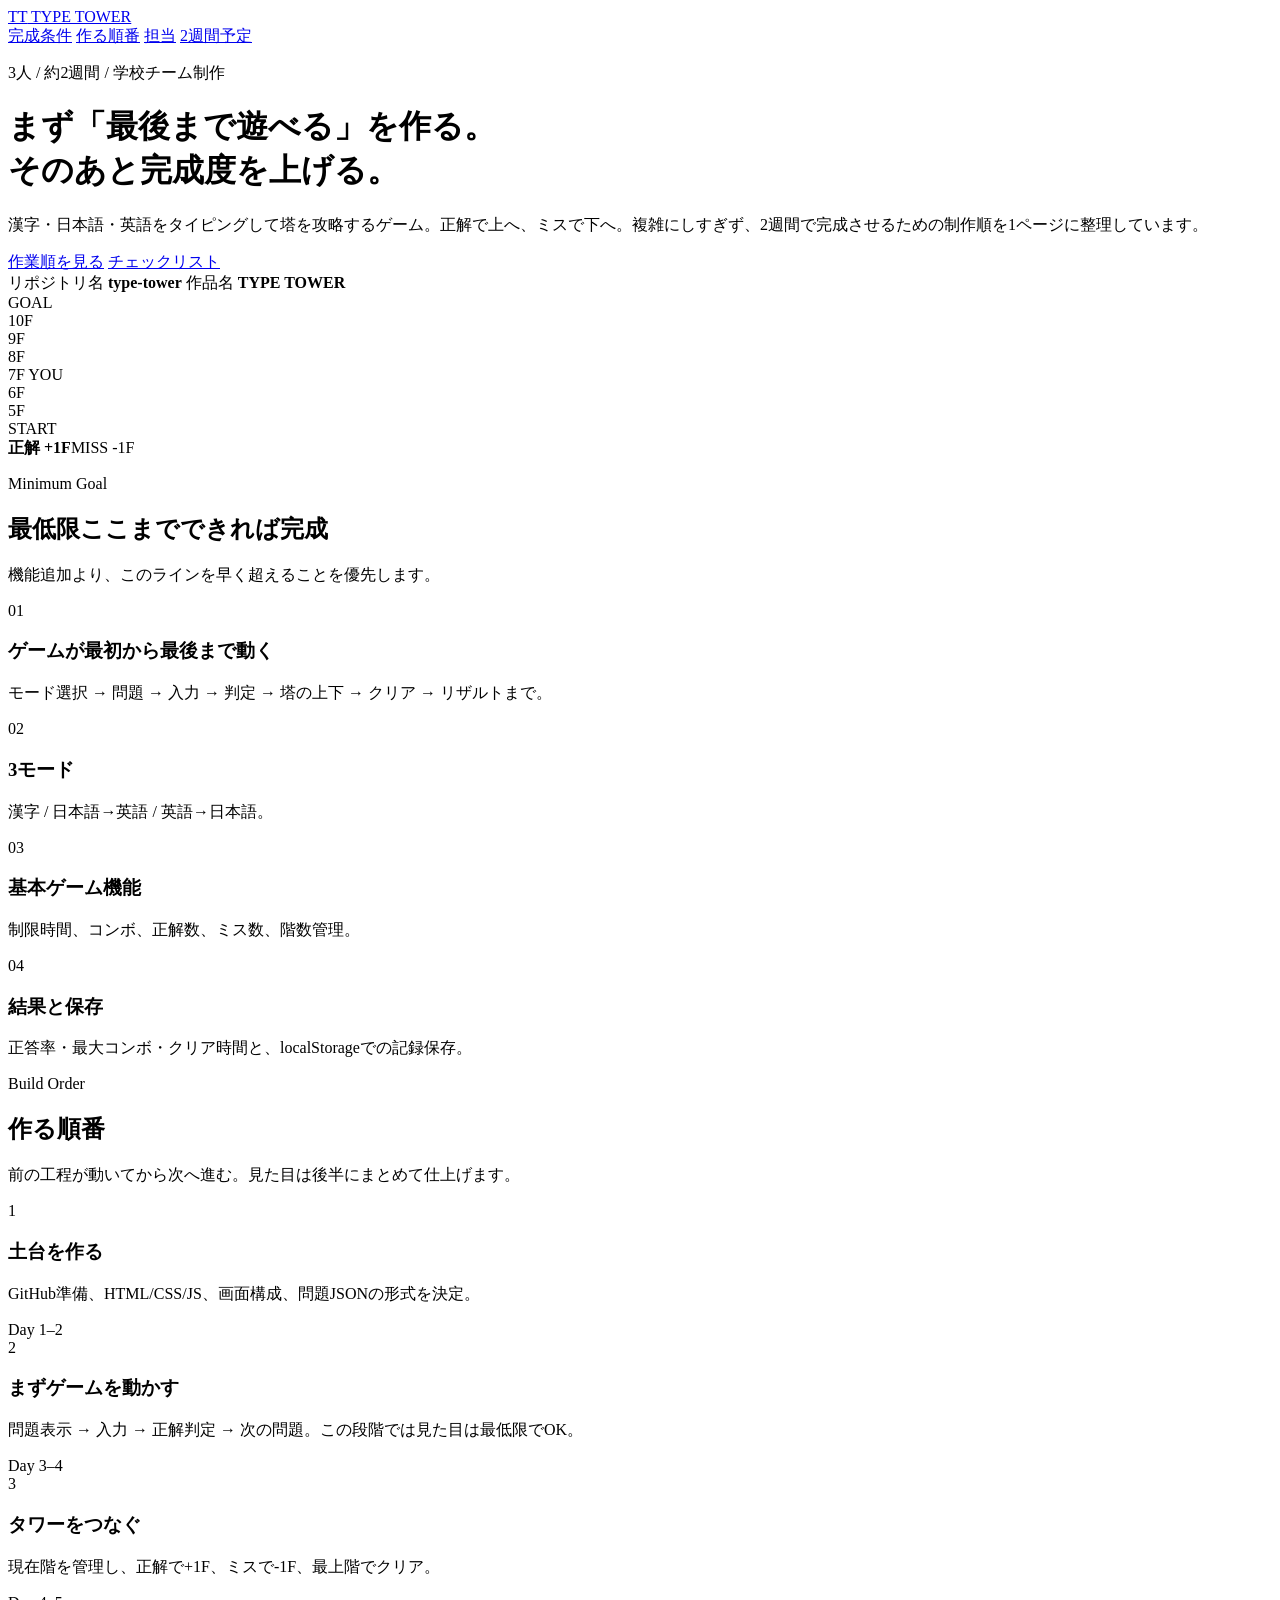
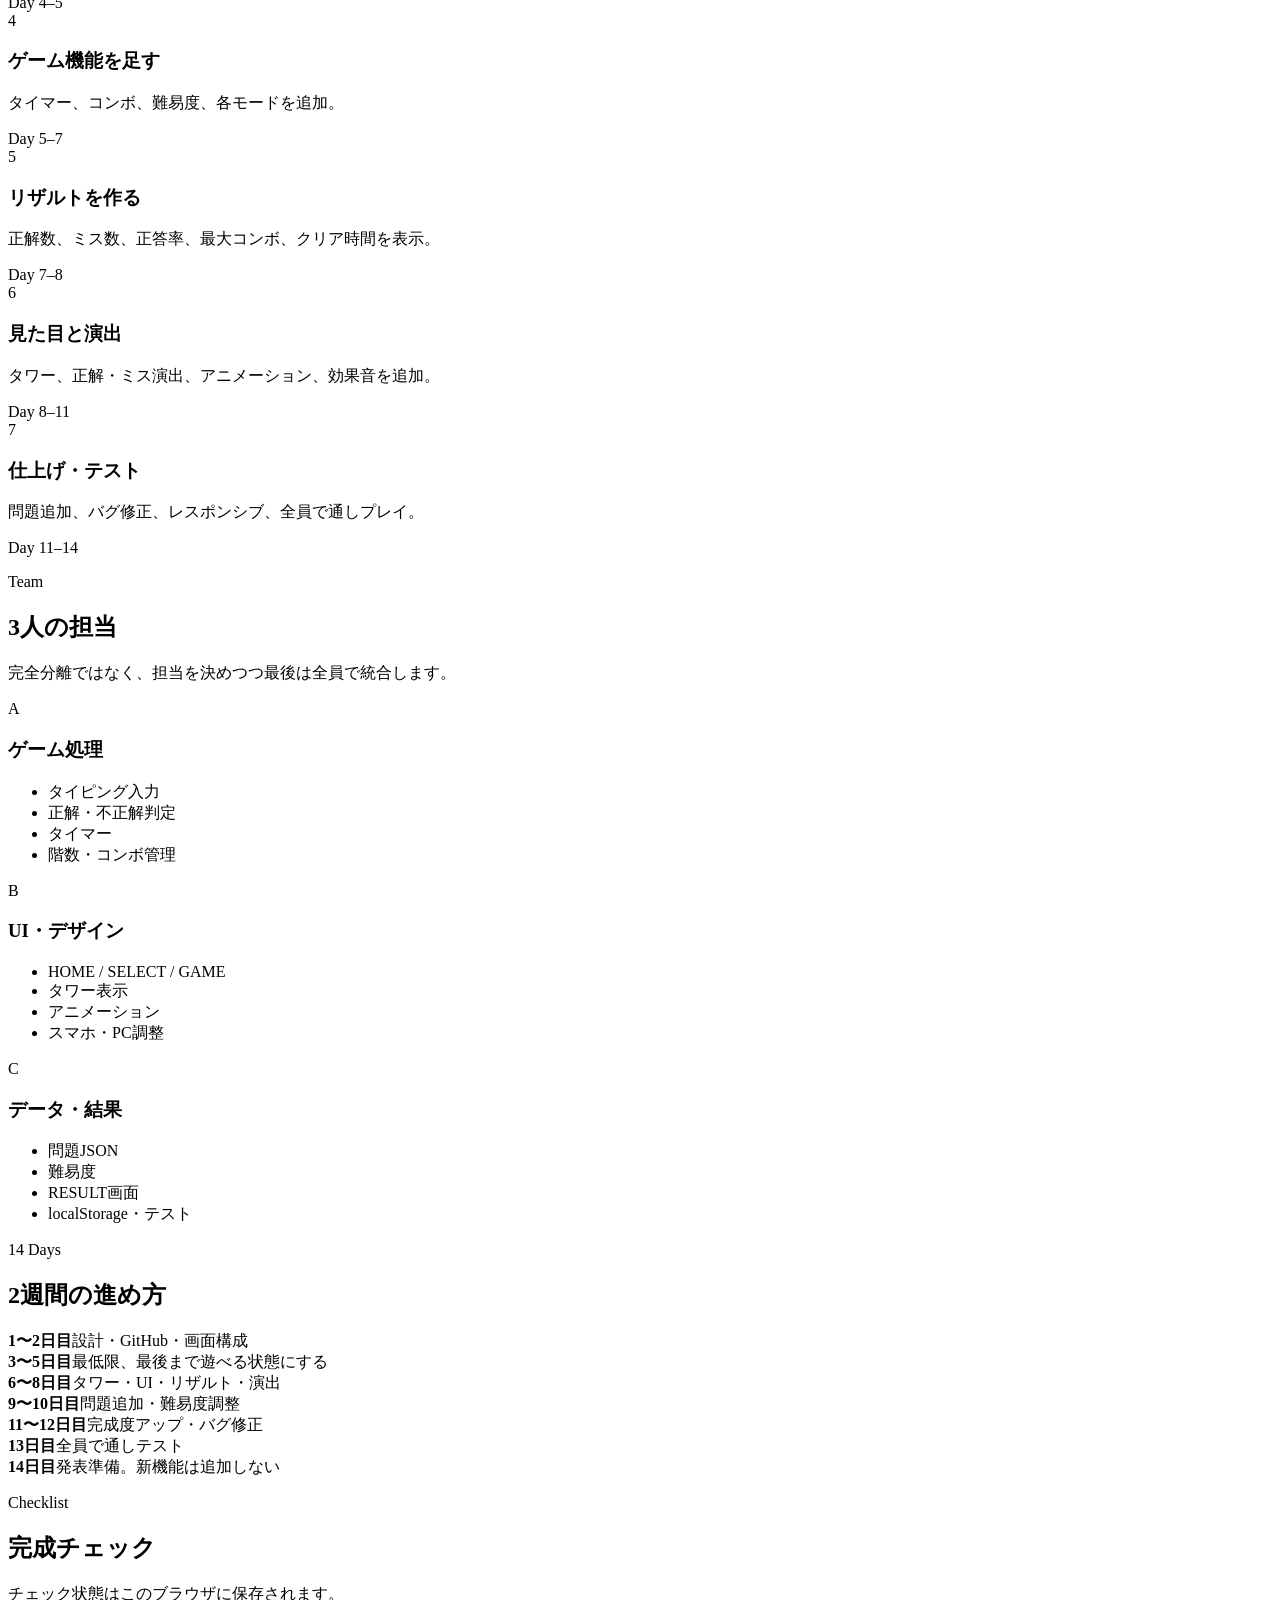
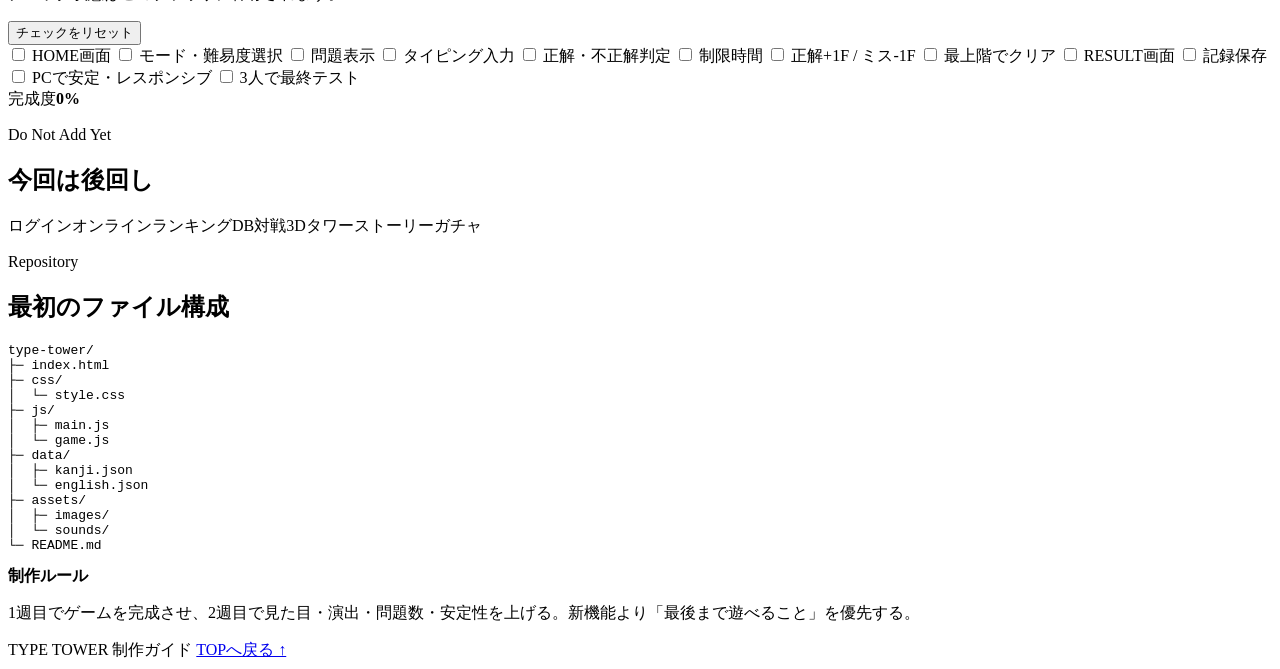
==== index.html @ 8b8db739 "Add TYPE TOWER project guide page" ====
<!doctype html>
<html lang="ja">
<head>
  <meta charset="utf-8" />
  <meta name="viewport" content="width=device-width, initial-scale=1" />
  <meta name="theme-color" content="#0b1020" />
  <title>TYPE TOWER | 制作ガイド</title>
  <link rel="stylesheet" href="styles.css" />
</head>
<body>
  <header class="hero" id="top">
    <nav class="nav wrap" aria-label="メインナビゲーション">
      <a class="brand" href="#top" aria-label="TYPE TOWER トップへ">
        <span class="brand-mark">TT</span>
        <span>TYPE TOWER</span>
      </a>
      <div class="nav-links">
        <a href="#goal">完成条件</a>
        <a href="#steps">作る順番</a>
        <a href="#team">担当</a>
        <a href="#schedule">2週間予定</a>
      </div>
    </nav>

    <div class="wrap hero-grid">
      <div class="hero-copy">
        <p class="eyebrow">3人 / 約2週間 / 学校チーム制作</p>
        <h1>まず「最後まで遊べる」を作る。<br><span>そのあと完成度を上げる。</span></h1>
        <p class="lead">漢字・日本語・英語をタイピングして塔を攻略するゲーム。正解で上へ、ミスで下へ。複雑にしすぎず、2週間で完成させるための制作順を1ページに整理しています。</p>
        <div class="hero-actions">
          <a class="btn primary" href="#steps">作業順を見る</a>
          <a class="btn ghost" href="#checklist">チェックリスト</a>
        </div>
        <div class="meta-row">
          <span>リポジトリ名 <strong>type-tower</strong></span>
          <span>作品名 <strong>TYPE TOWER</strong></span>
        </div>
      </div>

      <div class="tower-card" aria-label="ゲームの基本ループ">
        <div class="tower-top">GOAL</div>
        <div class="tower-floor active">10F</div>
        <div class="tower-floor">9F</div>
        <div class="tower-floor">8F</div>
        <div class="tower-floor player">7F <span>YOU</span></div>
        <div class="tower-floor">6F</div>
        <div class="tower-floor">5F</div>
        <div class="tower-bottom">START</div>
        <div class="rule-mini"><b>正解 +1F</b><span>MISS -1F</span></div>
      </div>
    </div>
  </header>

  <main>
    <section class="section wrap" id="goal">
      <div class="section-head">
        <p class="eyebrow">Minimum Goal</p>
        <h2>最低限ここまでできれば完成</h2>
        <p>機能追加より、このラインを早く超えることを優先します。</p>
      </div>
      <div class="goal-grid">
        <article class="card emphasis">
          <span class="card-num">01</span>
          <h3>ゲームが最初から最後まで動く</h3>
          <p>モード選択 → 問題 → 入力 → 判定 → 塔の上下 → クリア → リザルトまで。</p>
        </article>
        <article class="card">
          <span class="card-num">02</span>
          <h3>3モード</h3>
          <p>漢字 / 日本語→英語 / 英語→日本語。</p>
        </article>
        <article class="card">
          <span class="card-num">03</span>
          <h3>基本ゲーム機能</h3>
          <p>制限時間、コンボ、正解数、ミス数、階数管理。</p>
        </article>
        <article class="card">
          <span class="card-num">04</span>
          <h3>結果と保存</h3>
          <p>正答率・最大コンボ・クリア時間と、localStorageでの記録保存。</p>
        </article>
      </div>
    </section>

    <section class="section section-dark" id="steps">
      <div class="wrap">
        <div class="section-head light">
          <p class="eyebrow">Build Order</p>
          <h2>作る順番</h2>
          <p>前の工程が動いてから次へ進む。見た目は後半にまとめて仕上げます。</p>
        </div>

        <div class="steps">
          <article class="step">
            <div class="step-index">1</div>
            <div>
              <h3>土台を作る</h3>
              <p>GitHub準備、HTML/CSS/JS、画面構成、問題JSONの形式を決定。</p>
            </div>
            <span class="tag">Day 1–2</span>
          </article>
          <article class="step important">
            <div class="step-index">2</div>
            <div>
              <h3>まずゲームを動かす</h3>
              <p>問題表示 → 入力 → 正解判定 → 次の問題。この段階では見た目は最低限でOK。</p>
            </div>
            <span class="tag">Day 3–4</span>
          </article>
          <article class="step">
            <div class="step-index">3</div>
            <div>
              <h3>タワーをつなぐ</h3>
              <p>現在階を管理し、正解で+1F、ミスで-1F、最上階でクリア。</p>
            </div>
            <span class="tag">Day 4–5</span>
          </article>
          <article class="step">
            <div class="step-index">4</div>
            <div>
              <h3>ゲーム機能を足す</h3>
              <p>タイマー、コンボ、難易度、各モードを追加。</p>
            </div>
            <span class="tag">Day 5–7</span>
          </article>
          <article class="step">
            <div class="step-index">5</div>
            <div>
              <h3>リザルトを作る</h3>
              <p>正解数、ミス数、正答率、最大コンボ、クリア時間を表示。</p>
            </div>
            <span class="tag">Day 7–8</span>
          </article>
          <article class="step">
            <div class="step-index">6</div>
            <div>
              <h3>見た目と演出</h3>
              <p>タワー、正解・ミス演出、アニメーション、効果音を追加。</p>
            </div>
            <span class="tag">Day 8–11</span>
          </article>
          <article class="step">
            <div class="step-index">7</div>
            <div>
              <h3>仕上げ・テスト</h3>
              <p>問題追加、バグ修正、レスポンシブ、全員で通しプレイ。</p>
            </div>
            <span class="tag">Day 11–14</span>
          </article>
        </div>
      </div>
    </section>

    <section class="section wrap" id="team">
      <div class="section-head">
        <p class="eyebrow">Team</p>
        <h2>3人の担当</h2>
        <p>完全分離ではなく、担当を決めつつ最後は全員で統合します。</p>
      </div>
      <div class="team-grid">
        <article class="team-card">
          <span class="role">A</span>
          <h3>ゲーム処理</h3>
          <ul>
            <li>タイピング入力</li>
            <li>正解・不正解判定</li>
            <li>タイマー</li>
            <li>階数・コンボ管理</li>
          </ul>
        </article>
        <article class="team-card">
          <span class="role">B</span>
          <h3>UI・デザイン</h3>
          <ul>
            <li>HOME / SELECT / GAME</li>
            <li>タワー表示</li>
            <li>アニメーション</li>
            <li>スマホ・PC調整</li>
          </ul>
        </article>
        <article class="team-card">
          <span class="role">C</span>
          <h3>データ・結果</h3>
          <ul>
            <li>問題JSON</li>
            <li>難易度</li>
            <li>RESULT画面</li>
            <li>localStorage・テスト</li>
          </ul>
        </article>
      </div>
    </section>

    <section class="section section-soft" id="schedule">
      <div class="wrap">
        <div class="section-head">
          <p class="eyebrow">14 Days</p>
          <h2>2週間の進め方</h2>
        </div>
        <div class="schedule">
          <div class="schedule-item"><b>1〜2日目</b><span>設計・GitHub・画面構成</span></div>
          <div class="schedule-item strong"><b>3〜5日目</b><span>最低限、最後まで遊べる状態にする</span></div>
          <div class="schedule-item"><b>6〜8日目</b><span>タワー・UI・リザルト・演出</span></div>
          <div class="schedule-item"><b>9〜10日目</b><span>問題追加・難易度調整</span></div>
          <div class="schedule-item"><b>11〜12日目</b><span>完成度アップ・バグ修正</span></div>
          <div class="schedule-item"><b>13日目</b><span>全員で通しテスト</span></div>
          <div class="schedule-item final"><b>14日目</b><span>発表準備。新機能は追加しない</span></div>
        </div>
      </div>
    </section>

    <section class="section wrap" id="checklist">
      <div class="section-head row-head">
        <div>
          <p class="eyebrow">Checklist</p>
          <h2>完成チェック</h2>
          <p>チェック状態はこのブラウザに保存されます。</p>
        </div>
        <button class="btn small ghost-dark" id="resetChecks" type="button">チェックをリセット</button>
      </div>
      <div class="check-grid" id="checkGrid">
        <label><input type="checkbox" data-key="home"> <span>HOME画面</span></label>
        <label><input type="checkbox" data-key="select"> <span>モード・難易度選択</span></label>
        <label><input type="checkbox" data-key="question"> <span>問題表示</span></label>
        <label><input type="checkbox" data-key="typing"> <span>タイピング入力</span></label>
        <label><input type="checkbox" data-key="judge"> <span>正解・不正解判定</span></label>
        <label><input type="checkbox" data-key="timer"> <span>制限時間</span></label>
        <label><input type="checkbox" data-key="tower"> <span>正解+1F / ミス-1F</span></label>
        <label><input type="checkbox" data-key="clear"> <span>最上階でクリア</span></label>
        <label><input type="checkbox" data-key="result"> <span>RESULT画面</span></label>
        <label><input type="checkbox" data-key="save"> <span>記録保存</span></label>
        <label><input type="checkbox" data-key="responsive"> <span>PCで安定・レスポンシブ</span></label>
        <label><input type="checkbox" data-key="test"> <span>3人で最終テスト</span></label>
      </div>
      <div class="progress-wrap" aria-live="polite">
        <div class="progress-meta"><span>完成度</span><strong id="progressText">0%</strong></div>
        <div class="progress"><span id="progressBar"></span></div>
      </div>
    </section>

    <section class="section section-dark compact">
      <div class="wrap split">
        <div>
          <p class="eyebrow">Do Not Add Yet</p>
          <h2>今回は後回し</h2>
        </div>
        <div class="chips" aria-label="後回しの機能">
          <span>ログイン</span><span>オンラインランキング</span><span>DB</span><span>対戦</span><span>3Dタワー</span><span>ストーリー</span><span>ガチャ</span>
        </div>
      </div>
    </section>

    <section class="section wrap">
      <div class="section-head">
        <p class="eyebrow">Repository</p>
        <h2>最初のファイル構成</h2>
      </div>
      <pre class="code-card"><code>type-tower/
├─ index.html
├─ css/
│  └─ style.css
├─ js/
│  ├─ main.js
│  └─ game.js
├─ data/
│  ├─ kanji.json
│  └─ english.json
├─ assets/
│  ├─ images/
│  └─ sounds/
└─ README.md</code></pre>
      <div class="final-rule">
        <strong>制作ルール</strong>
        <p>1週目でゲームを完成させ、2週目で見た目・演出・問題数・安定性を上げる。新機能より「最後まで遊べること」を優先する。</p>
      </div>
    </section>
  </main>

  <footer>
    <div class="wrap footer-row">
      <span>TYPE TOWER 制作ガイド</span>
      <a href="#top">TOPへ戻る ↑</a>
    </div>
  </footer>

  <script src="app.js"></script>
</body>
</html>
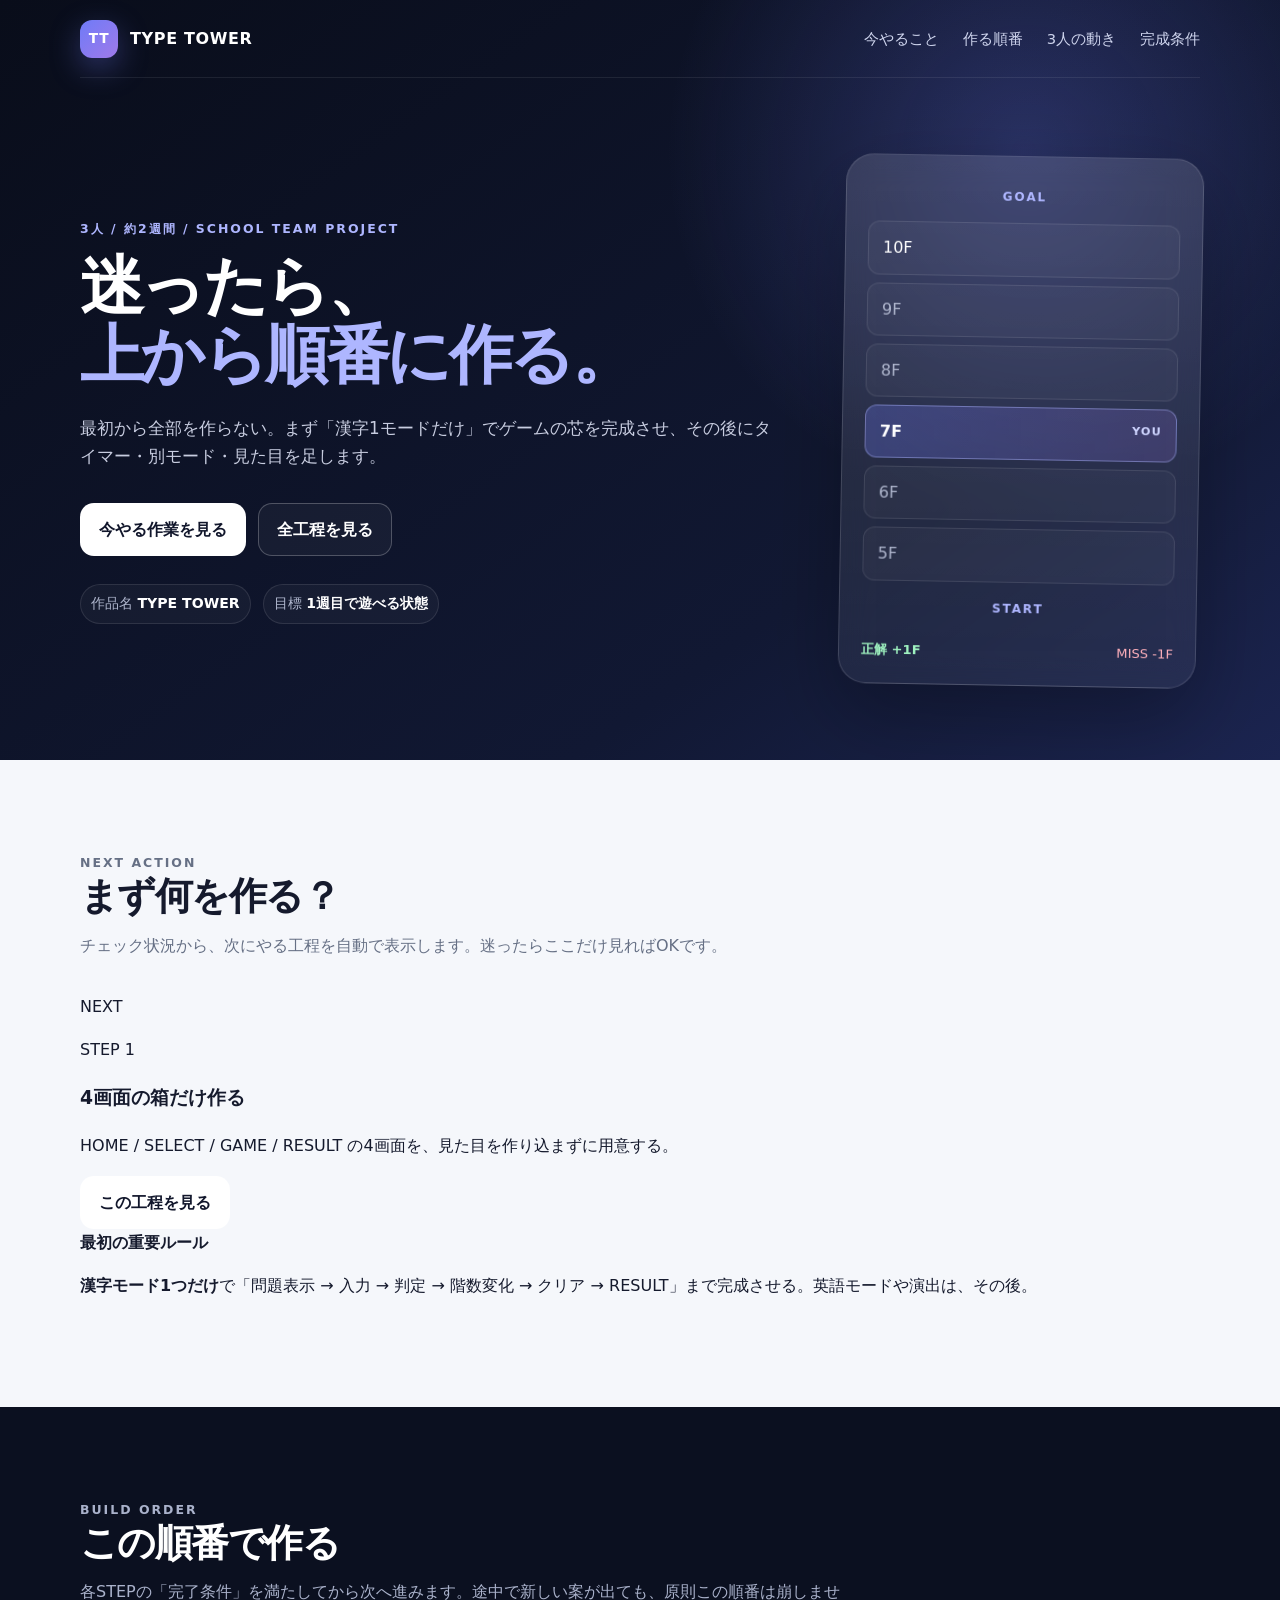
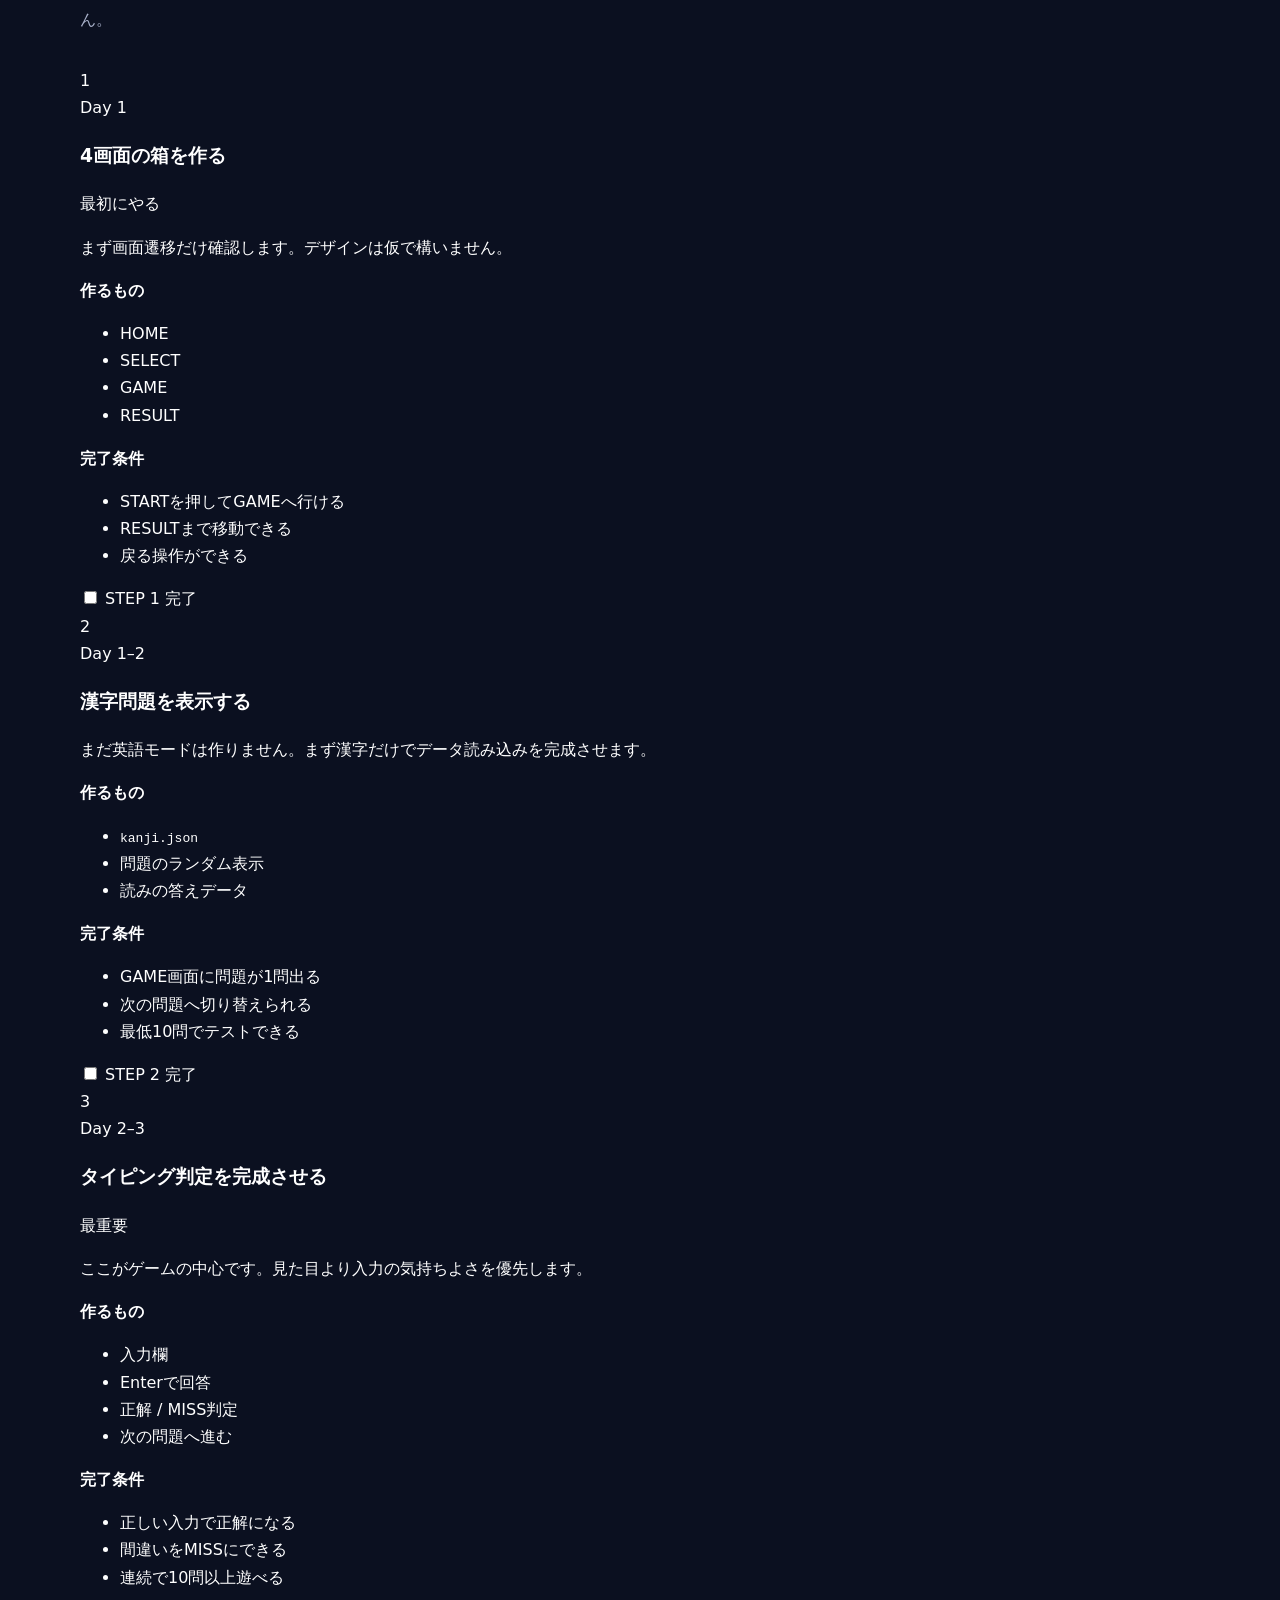
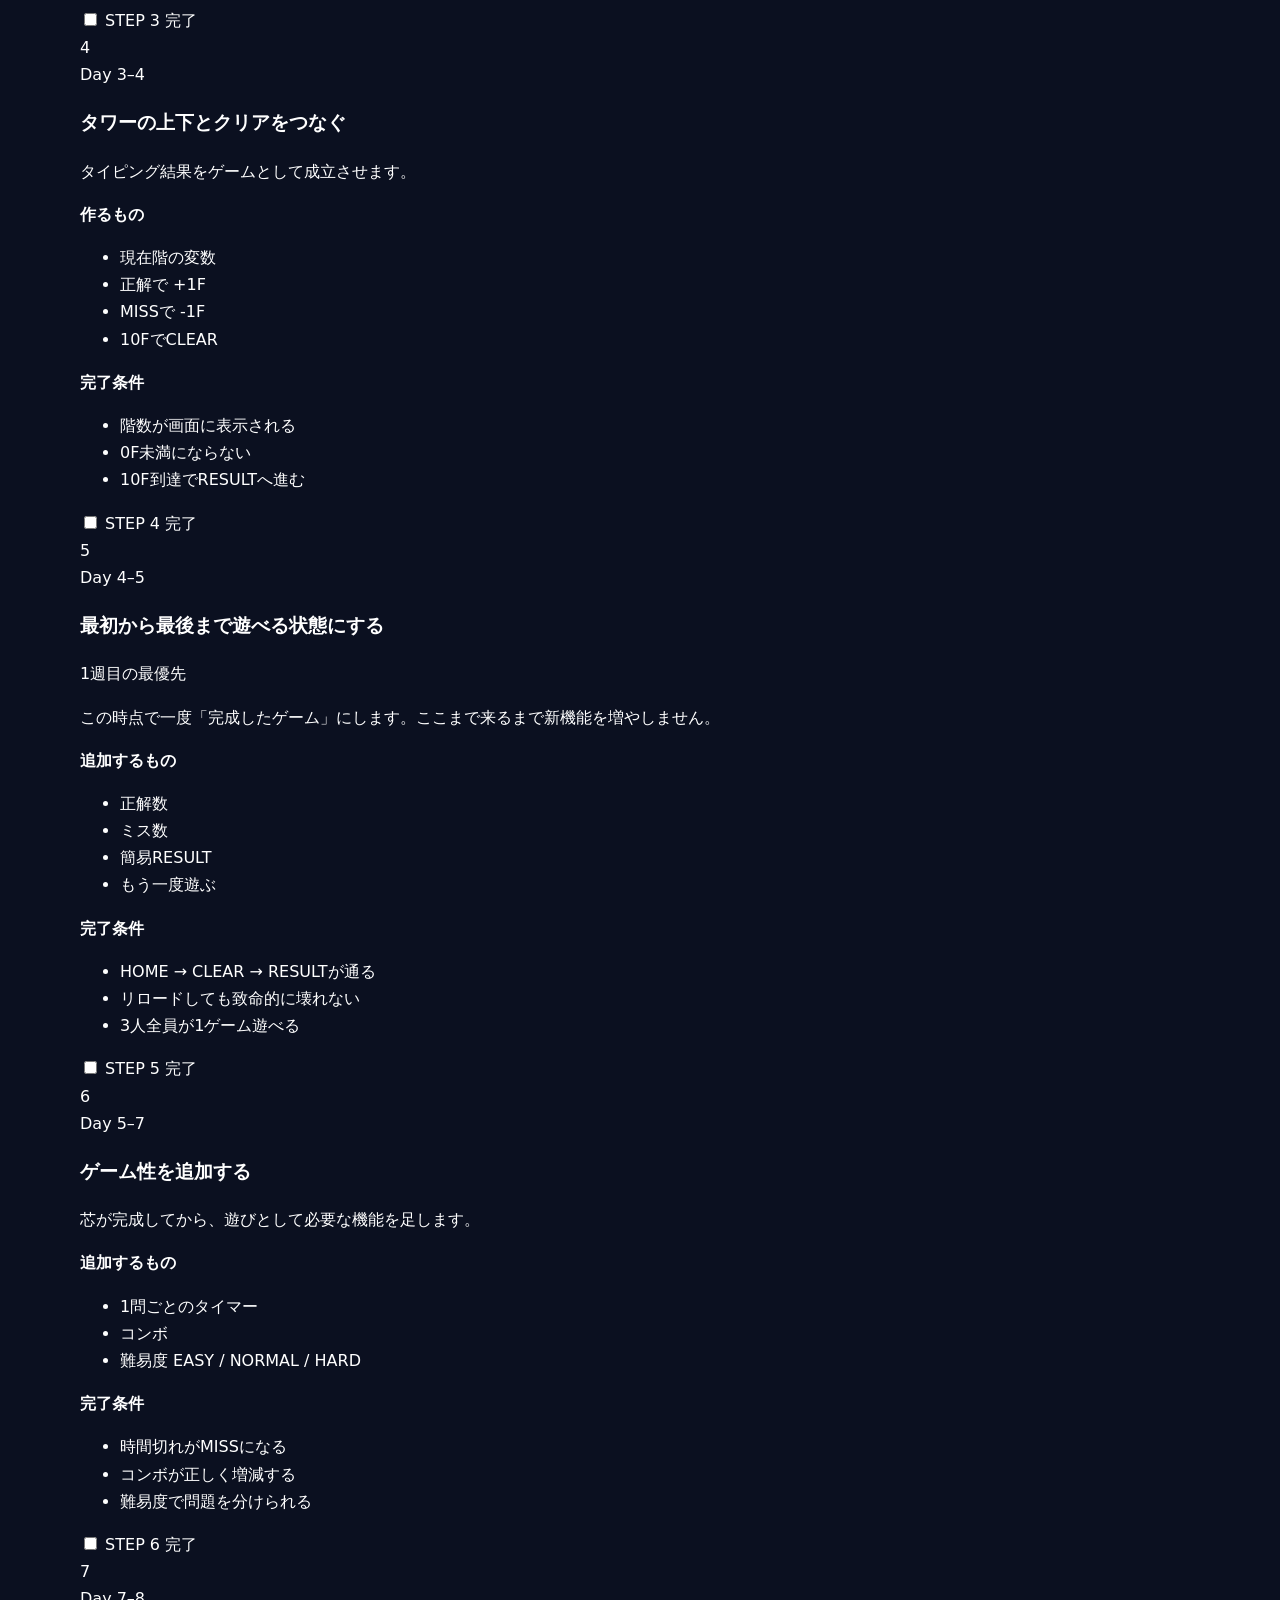
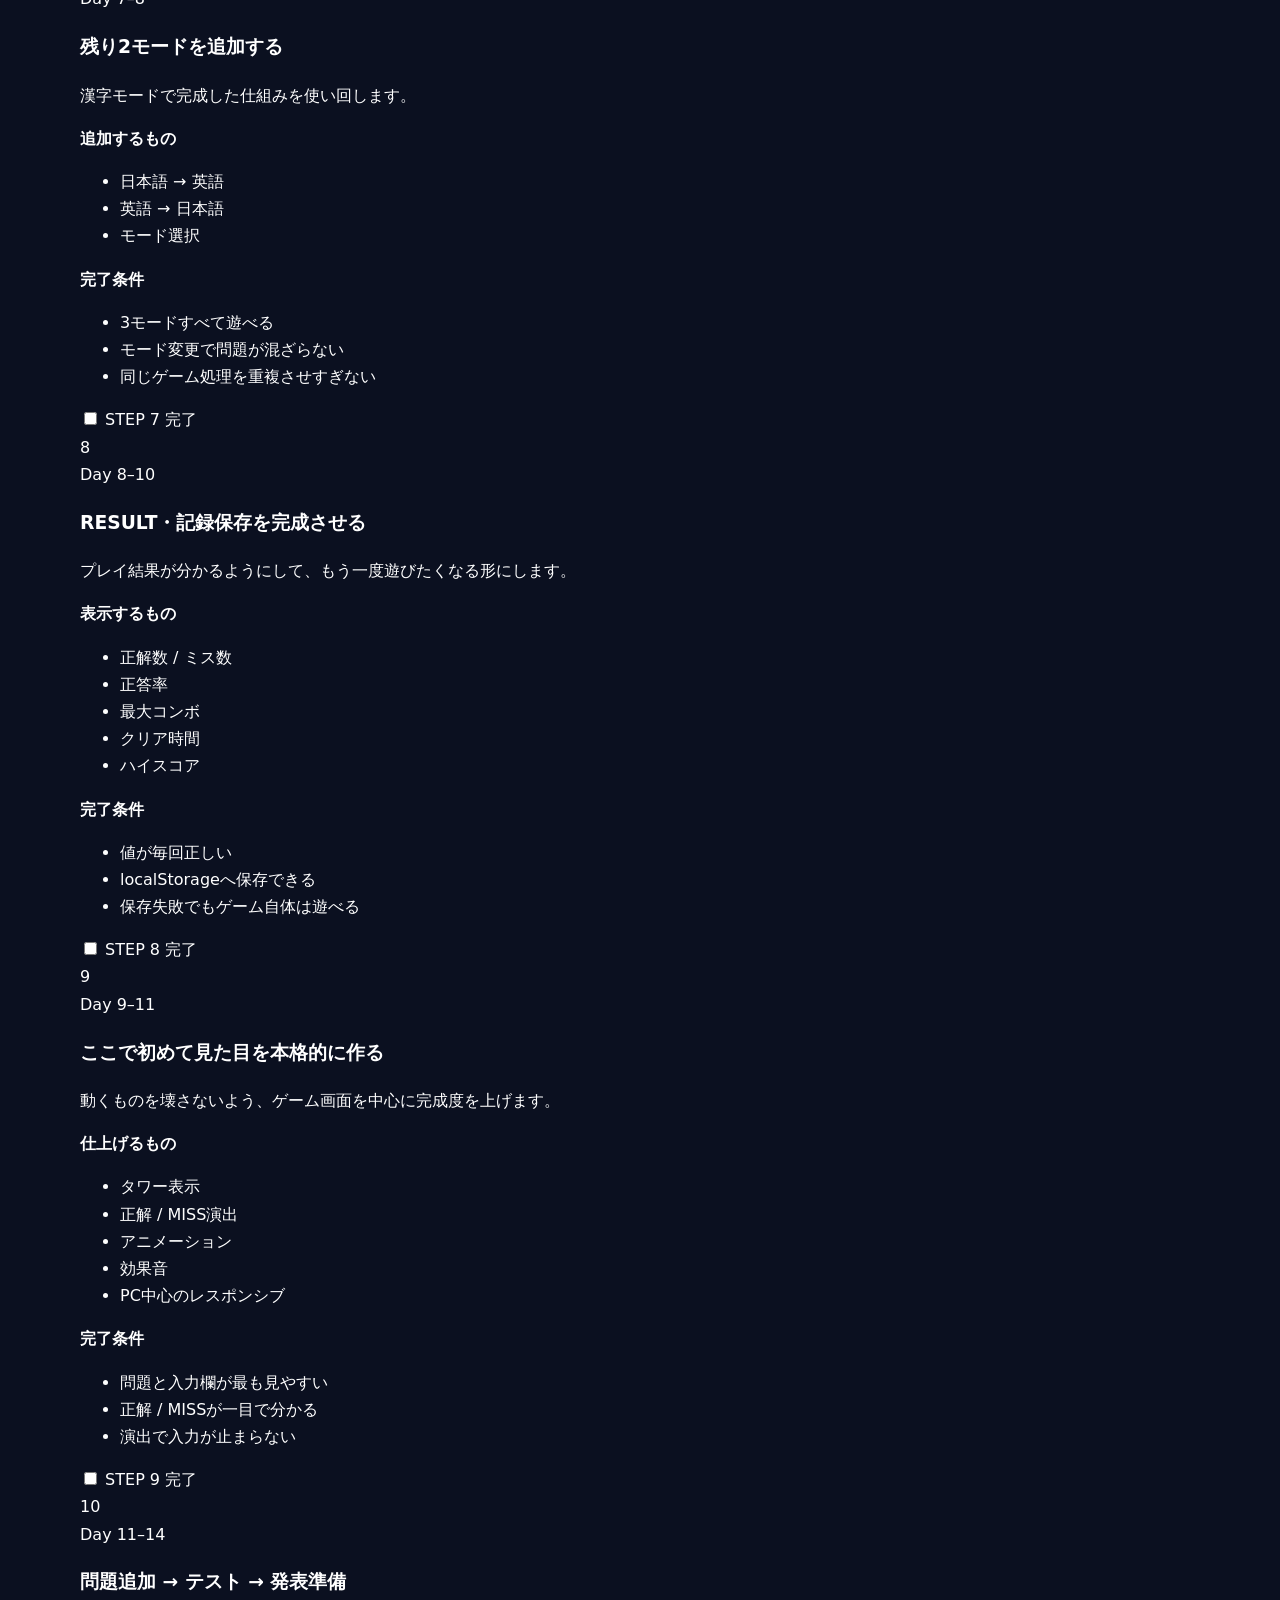
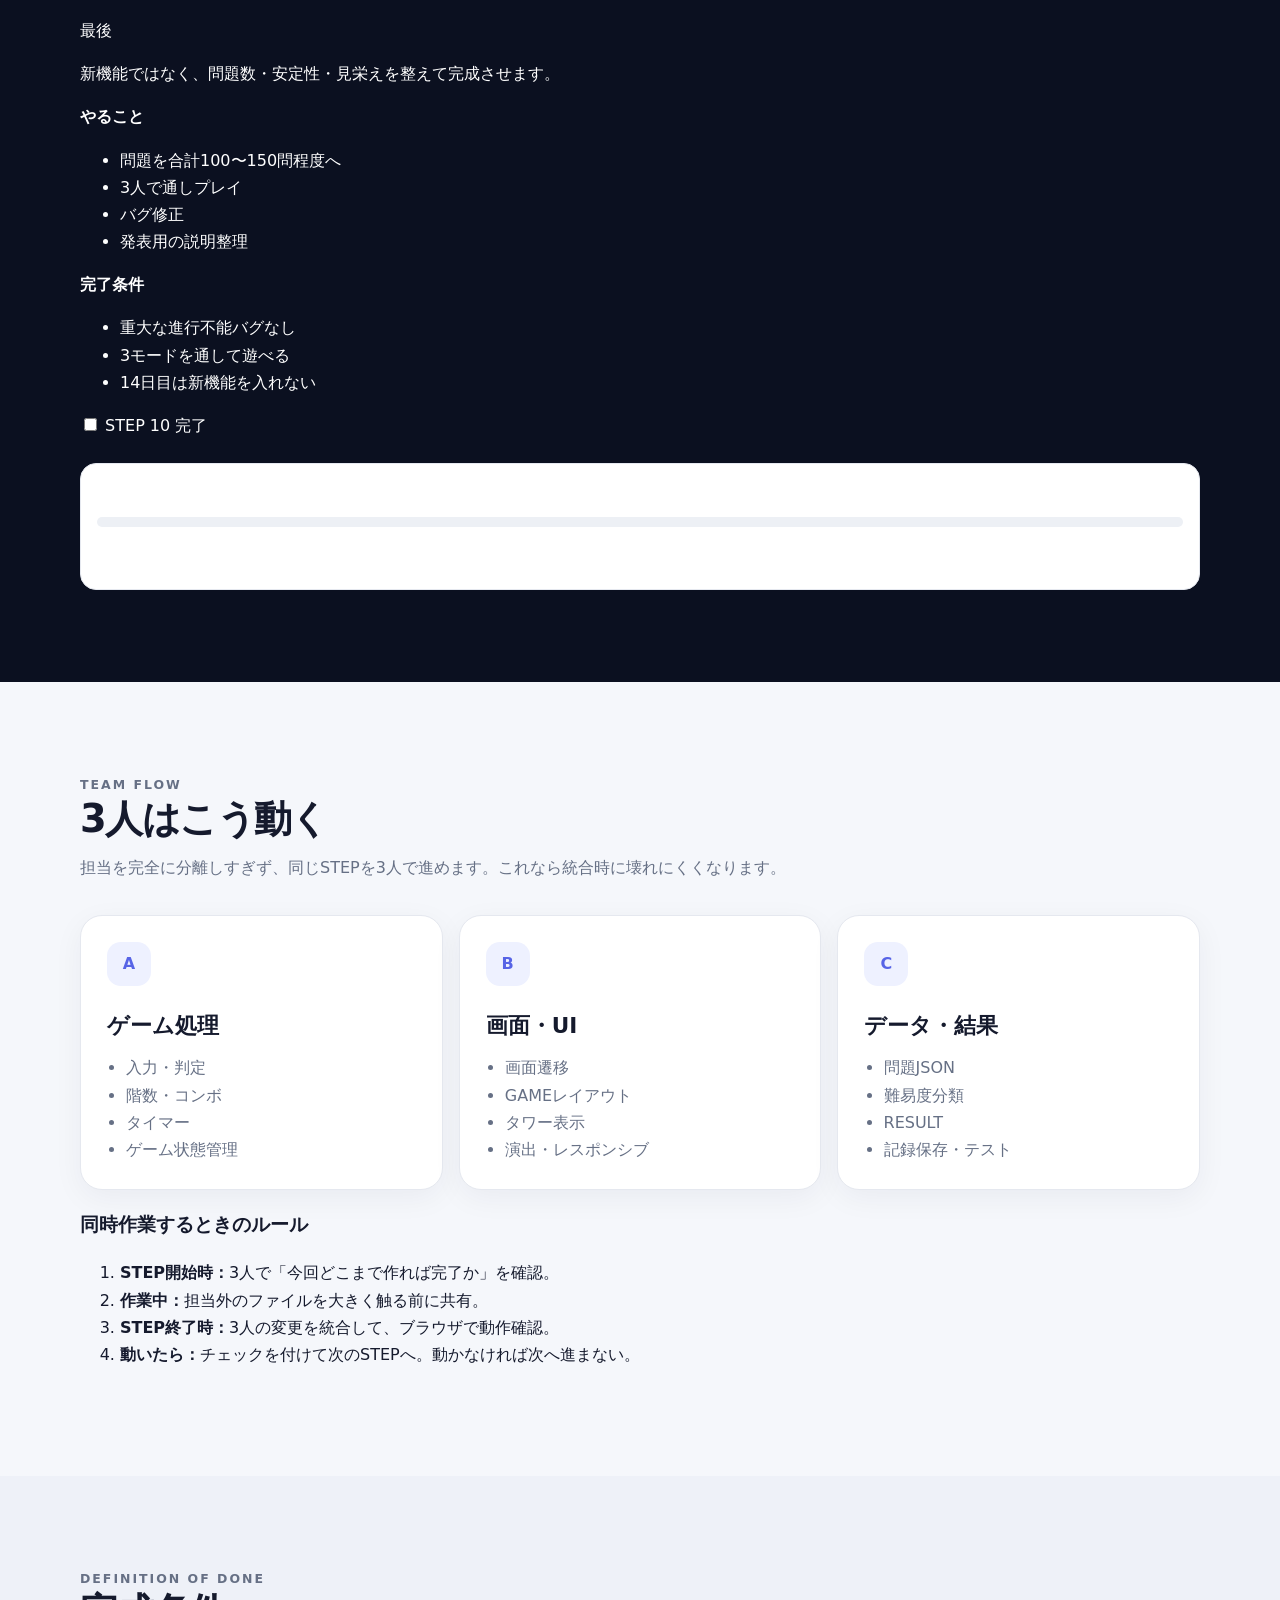
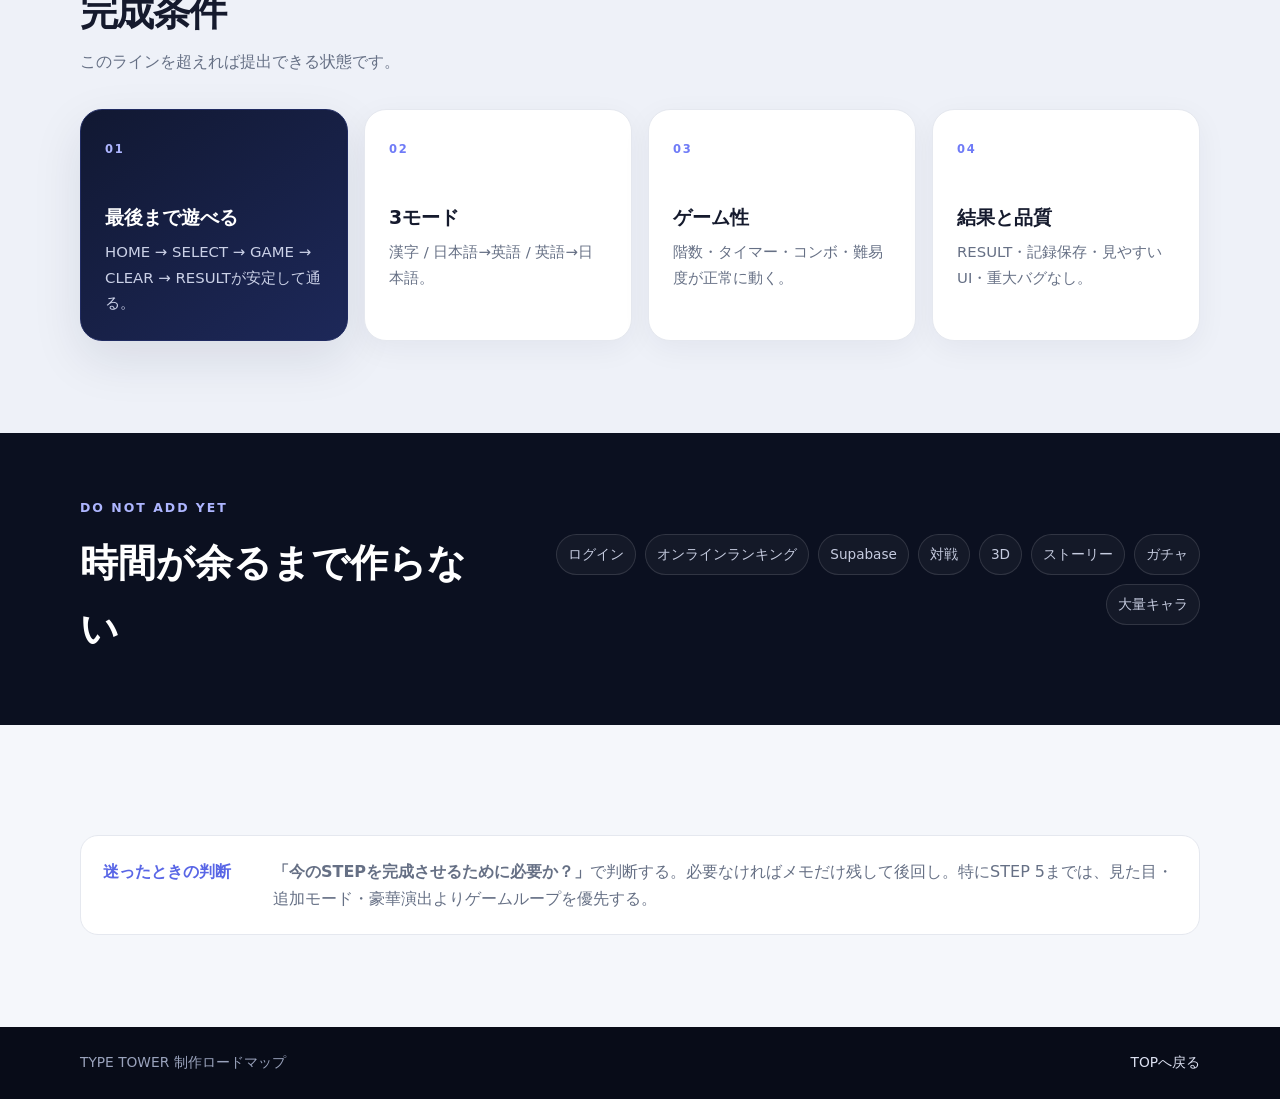
==== commit bfea485c: "Clarify development order and next actions" ====
--- a/index.html
+++ b/index.html
@@ -4,37 +4,31 @@
   <meta charset="utf-8" />
   <meta name="viewport" content="width=device-width, initial-scale=1" />
   <meta name="theme-color" content="#0b1020" />
-  <title>TYPE TOWER | 制作ガイド</title>
+  <title>TYPE TOWER | 制作ロードマップ</title>
   <link rel="stylesheet" href="styles.css" />
 </head>
 <body>
   <header class="hero" id="top">
     <nav class="nav wrap" aria-label="メインナビゲーション">
-      <a class="brand" href="#top" aria-label="TYPE TOWER トップへ">
-        <span class="brand-mark">TT</span>
-        <span>TYPE TOWER</span>
-      </a>
+      <a class="brand" href="#top"><span class="brand-mark">TT</span><span>TYPE TOWER</span></a>
       <div class="nav-links">
-        <a href="#goal">完成条件</a>
-        <a href="#steps">作る順番</a>
-        <a href="#team">担当</a>
-        <a href="#schedule">2週間予定</a>
+        <a href="#now">今やること</a>
+        <a href="#roadmap">作る順番</a>
+        <a href="#team">3人の動き</a>
+        <a href="#finish">完成条件</a>
       </div>
     </nav>
 
     <div class="wrap hero-grid">
       <div class="hero-copy">
-        <p class="eyebrow">3人 / 約2週間 / 学校チーム制作</p>
-        <h1>まず「最後まで遊べる」を作る。<br><span>そのあと完成度を上げる。</span></h1>
-        <p class="lead">漢字・日本語・英語をタイピングして塔を攻略するゲーム。正解で上へ、ミスで下へ。複雑にしすぎず、2週間で完成させるための制作順を1ページに整理しています。</p>
+        <p class="eyebrow">3人 / 約2週間 / SCHOOL TEAM PROJECT</p>
+        <h1>迷ったら、<br><span>上から順番に作る。</span></h1>
+        <p class="lead">最初から全部を作らない。まず「漢字1モードだけ」でゲームの芯を完成させ、その後にタイマー・別モード・見た目を足します。</p>
         <div class="hero-actions">
-          <a class="btn primary" href="#steps">作業順を見る</a>
-          <a class="btn ghost" href="#checklist">チェックリスト</a>
-        </div>
-        <div class="meta-row">
-          <span>リポジトリ名 <strong>type-tower</strong></span>
-          <span>作品名 <strong>TYPE TOWER</strong></span>
-        </div>
+          <a class="btn primary" href="#now">今やる作業を見る</a>
+          <a class="btn ghost" href="#roadmap">全工程を見る</a>
+        </div>
+        <div class="meta-row"><span>作品名 <strong>TYPE TOWER</strong></span><span>目標 <strong>1週目で遊べる状態</strong></span></div>
       </div>
 
       <div class="tower-card" aria-label="ゲームの基本ループ">
@@ -52,237 +46,228 @@
   </header>
 
   <main>
-    <section class="section wrap" id="goal">
+    <section class="section wrap" id="now">
       <div class="section-head">
-        <p class="eyebrow">Minimum Goal</p>
-        <h2>最低限ここまでできれば完成</h2>
-        <p>機能追加より、このラインを早く超えることを優先します。</p>
-      </div>
-      <div class="goal-grid">
-        <article class="card emphasis">
-          <span class="card-num">01</span>
-          <h3>ゲームが最初から最後まで動く</h3>
-          <p>モード選択 → 問題 → 入力 → 判定 → 塔の上下 → クリア → リザルトまで。</p>
-        </article>
-        <article class="card">
-          <span class="card-num">02</span>
-          <h3>3モード</h3>
-          <p>漢字 / 日本語→英語 / 英語→日本語。</p>
-        </article>
-        <article class="card">
-          <span class="card-num">03</span>
-          <h3>基本ゲーム機能</h3>
-          <p>制限時間、コンボ、正解数、ミス数、階数管理。</p>
-        </article>
-        <article class="card">
-          <span class="card-num">04</span>
-          <h3>結果と保存</h3>
-          <p>正答率・最大コンボ・クリア時間と、localStorageでの記録保存。</p>
-        </article>
-      </div>
-    </section>
-
-    <section class="section section-dark" id="steps">
+        <p class="eyebrow">NEXT ACTION</p>
+        <h2>まず何を作る？</h2>
+        <p>チェック状況から、次にやる工程を自動で表示します。迷ったらここだけ見ればOKです。</p>
+      </div>
+
+      <div class="next-action" aria-live="polite">
+        <div class="next-badge">NEXT</div>
+        <div class="next-copy">
+          <p id="nextStepLabel">STEP 1</p>
+          <h3 id="nextStepTitle">4画面の箱だけ作る</h3>
+          <p id="nextStepText">HOME / SELECT / GAME / RESULT の4画面を、見た目を作り込まずに用意する。</p>
+        </div>
+        <a class="btn primary dark-btn" id="nextStepLink" href="#step-1">この工程を見る</a>
+      </div>
+
+      <div class="core-rule">
+        <strong>最初の重要ルール</strong>
+        <p><b>漢字モード1つだけ</b>で「問題表示 → 入力 → 判定 → 階数変化 → クリア → RESULT」まで完成させる。英語モードや演出は、その後。</p>
+      </div>
+    </section>
+
+    <section class="section section-dark" id="roadmap">
       <div class="wrap">
         <div class="section-head light">
-          <p class="eyebrow">Build Order</p>
-          <h2>作る順番</h2>
-          <p>前の工程が動いてから次へ進む。見た目は後半にまとめて仕上げます。</p>
-        </div>
-
-        <div class="steps">
-          <article class="step">
-            <div class="step-index">1</div>
-            <div>
-              <h3>土台を作る</h3>
-              <p>GitHub準備、HTML/CSS/JS、画面構成、問題JSONの形式を決定。</p>
-            </div>
-            <span class="tag">Day 1–2</span>
-          </article>
-          <article class="step important">
-            <div class="step-index">2</div>
-            <div>
-              <h3>まずゲームを動かす</h3>
-              <p>問題表示 → 入力 → 正解判定 → 次の問題。この段階では見た目は最低限でOK。</p>
-            </div>
-            <span class="tag">Day 3–4</span>
-          </article>
-          <article class="step">
-            <div class="step-index">3</div>
-            <div>
-              <h3>タワーをつなぐ</h3>
-              <p>現在階を管理し、正解で+1F、ミスで-1F、最上階でクリア。</p>
-            </div>
-            <span class="tag">Day 4–5</span>
-          </article>
-          <article class="step">
-            <div class="step-index">4</div>
-            <div>
-              <h3>ゲーム機能を足す</h3>
-              <p>タイマー、コンボ、難易度、各モードを追加。</p>
-            </div>
-            <span class="tag">Day 5–7</span>
-          </article>
-          <article class="step">
-            <div class="step-index">5</div>
-            <div>
-              <h3>リザルトを作る</h3>
-              <p>正解数、ミス数、正答率、最大コンボ、クリア時間を表示。</p>
-            </div>
-            <span class="tag">Day 7–8</span>
-          </article>
-          <article class="step">
-            <div class="step-index">6</div>
-            <div>
-              <h3>見た目と演出</h3>
-              <p>タワー、正解・ミス演出、アニメーション、効果音を追加。</p>
-            </div>
-            <span class="tag">Day 8–11</span>
-          </article>
-          <article class="step">
-            <div class="step-index">7</div>
-            <div>
-              <h3>仕上げ・テスト</h3>
-              <p>問題追加、バグ修正、レスポンシブ、全員で通しプレイ。</p>
-            </div>
-            <span class="tag">Day 11–14</span>
-          </article>
+          <p class="eyebrow">BUILD ORDER</p>
+          <h2>この順番で作る</h2>
+          <p>各STEPの「完了条件」を満たしてから次へ進みます。途中で新しい案が出ても、原則この順番は崩しません。</p>
+        </div>
+
+        <div class="roadmap">
+          <article class="road-step" id="step-1" data-step="1">
+            <div class="road-num">1</div>
+            <div class="road-main">
+              <div class="road-title"><div><span>Day 1</span><h3>4画面の箱を作る</h3></div><span class="status">最初にやる</span></div>
+              <p class="why">まず画面遷移だけ確認します。デザインは仮で構いません。</p>
+              <div class="task-grid">
+                <div><b>作るもの</b><ul><li>HOME</li><li>SELECT</li><li>GAME</li><li>RESULT</li></ul></div>
+                <div><b>完了条件</b><ul><li>STARTを押してGAMEへ行ける</li><li>RESULTまで移動できる</li><li>戻る操作ができる</li></ul></div>
+              </div>
+              <label class="stage-check"><input type="checkbox" data-key="step1"> <span>STEP 1 完了</span></label>
+            </div>
+          </article>
+
+          <article class="road-step" id="step-2" data-step="2">
+            <div class="road-num">2</div>
+            <div class="road-main">
+              <div class="road-title"><div><span>Day 1–2</span><h3>漢字問題を表示する</h3></div></div>
+              <p class="why">まだ英語モードは作りません。まず漢字だけでデータ読み込みを完成させます。</p>
+              <div class="task-grid">
+                <div><b>作るもの</b><ul><li><code>kanji.json</code></li><li>問題のランダム表示</li><li>読みの答えデータ</li></ul></div>
+                <div><b>完了条件</b><ul><li>GAME画面に問題が1問出る</li><li>次の問題へ切り替えられる</li><li>最低10問でテストできる</li></ul></div>
+              </div>
+              <label class="stage-check"><input type="checkbox" data-key="step2"> <span>STEP 2 完了</span></label>
+            </div>
+          </article>
+
+          <article class="road-step featured" id="step-3" data-step="3">
+            <div class="road-num">3</div>
+            <div class="road-main">
+              <div class="road-title"><div><span>Day 2–3</span><h3>タイピング判定を完成させる</h3></div><span class="status important">最重要</span></div>
+              <p class="why">ここがゲームの中心です。見た目より入力の気持ちよさを優先します。</p>
+              <div class="task-grid">
+                <div><b>作るもの</b><ul><li>入力欄</li><li>Enterで回答</li><li>正解 / MISS判定</li><li>次の問題へ進む</li></ul></div>
+                <div><b>完了条件</b><ul><li>正しい入力で正解になる</li><li>間違いをMISSにできる</li><li>連続で10問以上遊べる</li></ul></div>
+              </div>
+              <label class="stage-check"><input type="checkbox" data-key="step3"> <span>STEP 3 完了</span></label>
+            </div>
+          </article>
+
+          <article class="road-step" id="step-4" data-step="4">
+            <div class="road-num">4</div>
+            <div class="road-main">
+              <div class="road-title"><div><span>Day 3–4</span><h3>タワーの上下とクリアをつなぐ</h3></div></div>
+              <p class="why">タイピング結果をゲームとして成立させます。</p>
+              <div class="task-grid">
+                <div><b>作るもの</b><ul><li>現在階の変数</li><li>正解で +1F</li><li>MISSで -1F</li><li>10FでCLEAR</li></ul></div>
+                <div><b>完了条件</b><ul><li>階数が画面に表示される</li><li>0F未満にならない</li><li>10F到達でRESULTへ進む</li></ul></div>
+              </div>
+              <label class="stage-check"><input type="checkbox" data-key="step4"> <span>STEP 4 完了</span></label>
+            </div>
+          </article>
+
+          <article class="road-step milestone" id="step-5" data-step="5">
+            <div class="road-num">5</div>
+            <div class="road-main">
+              <div class="road-title"><div><span>Day 4–5</span><h3>最初から最後まで遊べる状態にする</h3></div><span class="status success">1週目の最優先</span></div>
+              <p class="why">この時点で一度「完成したゲーム」にします。ここまで来るまで新機能を増やしません。</p>
+              <div class="task-grid">
+                <div><b>追加するもの</b><ul><li>正解数</li><li>ミス数</li><li>簡易RESULT</li><li>もう一度遊ぶ</li></ul></div>
+                <div><b>完了条件</b><ul><li>HOME → CLEAR → RESULTが通る</li><li>リロードしても致命的に壊れない</li><li>3人全員が1ゲーム遊べる</li></ul></div>
+              </div>
+              <label class="stage-check"><input type="checkbox" data-key="step5"> <span>STEP 5 完了</span></label>
+            </div>
+          </article>
+
+          <article class="road-step" id="step-6" data-step="6">
+            <div class="road-num">6</div>
+            <div class="road-main">
+              <div class="road-title"><div><span>Day 5–7</span><h3>ゲーム性を追加する</h3></div></div>
+              <p class="why">芯が完成してから、遊びとして必要な機能を足します。</p>
+              <div class="task-grid">
+                <div><b>追加するもの</b><ul><li>1問ごとのタイマー</li><li>コンボ</li><li>難易度 EASY / NORMAL / HARD</li></ul></div>
+                <div><b>完了条件</b><ul><li>時間切れがMISSになる</li><li>コンボが正しく増減する</li><li>難易度で問題を分けられる</li></ul></div>
+              </div>
+              <label class="stage-check"><input type="checkbox" data-key="step6"> <span>STEP 6 完了</span></label>
+            </div>
+          </article>
+
+          <article class="road-step" id="step-7" data-step="7">
+            <div class="road-num">7</div>
+            <div class="road-main">
+              <div class="road-title"><div><span>Day 7–8</span><h3>残り2モードを追加する</h3></div></div>
+              <p class="why">漢字モードで完成した仕組みを使い回します。</p>
+              <div class="task-grid">
+                <div><b>追加するもの</b><ul><li>日本語 → 英語</li><li>英語 → 日本語</li><li>モード選択</li></ul></div>
+                <div><b>完了条件</b><ul><li>3モードすべて遊べる</li><li>モード変更で問題が混ざらない</li><li>同じゲーム処理を重複させすぎない</li></ul></div>
+              </div>
+              <label class="stage-check"><input type="checkbox" data-key="step7"> <span>STEP 7 完了</span></label>
+            </div>
+          </article>
+
+          <article class="road-step" id="step-8" data-step="8">
+            <div class="road-num">8</div>
+            <div class="road-main">
+              <div class="road-title"><div><span>Day 8–10</span><h3>RESULT・記録保存を完成させる</h3></div></div>
+              <p class="why">プレイ結果が分かるようにして、もう一度遊びたくなる形にします。</p>
+              <div class="task-grid">
+                <div><b>表示するもの</b><ul><li>正解数 / ミス数</li><li>正答率</li><li>最大コンボ</li><li>クリア時間</li><li>ハイスコア</li></ul></div>
+                <div><b>完了条件</b><ul><li>値が毎回正しい</li><li>localStorageへ保存できる</li><li>保存失敗でもゲーム自体は遊べる</li></ul></div>
+              </div>
+              <label class="stage-check"><input type="checkbox" data-key="step8"> <span>STEP 8 完了</span></label>
+            </div>
+          </article>
+
+          <article class="road-step" id="step-9" data-step="9">
+            <div class="road-num">9</div>
+            <div class="road-main">
+              <div class="road-title"><div><span>Day 9–11</span><h3>ここで初めて見た目を本格的に作る</h3></div></div>
+              <p class="why">動くものを壊さないよう、ゲーム画面を中心に完成度を上げます。</p>
+              <div class="task-grid">
+                <div><b>仕上げるもの</b><ul><li>タワー表示</li><li>正解 / MISS演出</li><li>アニメーション</li><li>効果音</li><li>PC中心のレスポンシブ</li></ul></div>
+                <div><b>完了条件</b><ul><li>問題と入力欄が最も見やすい</li><li>正解 / MISSが一目で分かる</li><li>演出で入力が止まらない</li></ul></div>
+              </div>
+              <label class="stage-check"><input type="checkbox" data-key="step9"> <span>STEP 9 完了</span></label>
+            </div>
+          </article>
+
+          <article class="road-step" id="step-10" data-step="10">
+            <div class="road-num">10</div>
+            <div class="road-main">
+              <div class="road-title"><div><span>Day 11–14</span><h3>問題追加 → テスト → 発表準備</h3></div><span class="status">最後</span></div>
+              <p class="why">新機能ではなく、問題数・安定性・見栄えを整えて完成させます。</p>
+              <div class="task-grid">
+                <div><b>やること</b><ul><li>問題を合計100〜150問程度へ</li><li>3人で通しプレイ</li><li>バグ修正</li><li>発表用の説明整理</li></ul></div>
+                <div><b>完了条件</b><ul><li>重大な進行不能バグなし</li><li>3モードを通して遊べる</li><li>14日目は新機能を入れない</li></ul></div>
+              </div>
+              <label class="stage-check"><input type="checkbox" data-key="step10"> <span>STEP 10 完了</span></label>
+            </div>
+          </article>
+        </div>
+
+        <div class="progress-wrap dark-progress" aria-live="polite">
+          <div class="progress-meta"><span>制作ロードマップ進捗</span><strong id="progressText">0% (0/10)</strong></div>
+          <div class="progress"><span id="progressBar"></span></div>
+          <button class="btn small ghost" id="resetChecks" type="button">進捗をリセット</button>
         </div>
       </div>
     </section>
 
     <section class="section wrap" id="team">
       <div class="section-head">
-        <p class="eyebrow">Team</p>
-        <h2>3人の担当</h2>
-        <p>完全分離ではなく、担当を決めつつ最後は全員で統合します。</p>
+        <p class="eyebrow">TEAM FLOW</p>
+        <h2>3人はこう動く</h2>
+        <p>担当を完全に分離しすぎず、同じSTEPを3人で進めます。これなら統合時に壊れにくくなります。</p>
       </div>
       <div class="team-grid">
-        <article class="team-card">
-          <span class="role">A</span>
-          <h3>ゲーム処理</h3>
-          <ul>
-            <li>タイピング入力</li>
-            <li>正解・不正解判定</li>
-            <li>タイマー</li>
-            <li>階数・コンボ管理</li>
-          </ul>
-        </article>
-        <article class="team-card">
-          <span class="role">B</span>
-          <h3>UI・デザイン</h3>
-          <ul>
-            <li>HOME / SELECT / GAME</li>
-            <li>タワー表示</li>
-            <li>アニメーション</li>
-            <li>スマホ・PC調整</li>
-          </ul>
-        </article>
-        <article class="team-card">
-          <span class="role">C</span>
-          <h3>データ・結果</h3>
-          <ul>
-            <li>問題JSON</li>
-            <li>難易度</li>
-            <li>RESULT画面</li>
-            <li>localStorage・テスト</li>
-          </ul>
-        </article>
-      </div>
-    </section>
-
-    <section class="section section-soft" id="schedule">
+        <article class="team-card"><span class="role">A</span><h3>ゲーム処理</h3><ul><li>入力・判定</li><li>階数・コンボ</li><li>タイマー</li><li>ゲーム状態管理</li></ul></article>
+        <article class="team-card"><span class="role">B</span><h3>画面・UI</h3><ul><li>画面遷移</li><li>GAMEレイアウト</li><li>タワー表示</li><li>演出・レスポンシブ</li></ul></article>
+        <article class="team-card"><span class="role">C</span><h3>データ・結果</h3><ul><li>問題JSON</li><li>難易度分類</li><li>RESULT</li><li>記録保存・テスト</li></ul></article>
+      </div>
+
+      <div class="merge-guide">
+        <h3>同時作業するときのルール</h3>
+        <ol>
+          <li><b>STEP開始時：</b>3人で「今回どこまで作れば完了か」を確認。</li>
+          <li><b>作業中：</b>担当外のファイルを大きく触る前に共有。</li>
+          <li><b>STEP終了時：</b>3人の変更を統合して、ブラウザで動作確認。</li>
+          <li><b>動いたら：</b>チェックを付けて次のSTEPへ。動かなければ次へ進まない。</li>
+        </ol>
+      </div>
+    </section>
+
+    <section class="section section-soft" id="finish">
       <div class="wrap">
-        <div class="section-head">
-          <p class="eyebrow">14 Days</p>
-          <h2>2週間の進め方</h2>
-        </div>
-        <div class="schedule">
-          <div class="schedule-item"><b>1〜2日目</b><span>設計・GitHub・画面構成</span></div>
-          <div class="schedule-item strong"><b>3〜5日目</b><span>最低限、最後まで遊べる状態にする</span></div>
-          <div class="schedule-item"><b>6〜8日目</b><span>タワー・UI・リザルト・演出</span></div>
-          <div class="schedule-item"><b>9〜10日目</b><span>問題追加・難易度調整</span></div>
-          <div class="schedule-item"><b>11〜12日目</b><span>完成度アップ・バグ修正</span></div>
-          <div class="schedule-item"><b>13日目</b><span>全員で通しテスト</span></div>
-          <div class="schedule-item final"><b>14日目</b><span>発表準備。新機能は追加しない</span></div>
-        </div>
-      </div>
-    </section>
-
-    <section class="section wrap" id="checklist">
-      <div class="section-head row-head">
-        <div>
-          <p class="eyebrow">Checklist</p>
-          <h2>完成チェック</h2>
-          <p>チェック状態はこのブラウザに保存されます。</p>
-        </div>
-        <button class="btn small ghost-dark" id="resetChecks" type="button">チェックをリセット</button>
-      </div>
-      <div class="check-grid" id="checkGrid">
-        <label><input type="checkbox" data-key="home"> <span>HOME画面</span></label>
-        <label><input type="checkbox" data-key="select"> <span>モード・難易度選択</span></label>
-        <label><input type="checkbox" data-key="question"> <span>問題表示</span></label>
-        <label><input type="checkbox" data-key="typing"> <span>タイピング入力</span></label>
-        <label><input type="checkbox" data-key="judge"> <span>正解・不正解判定</span></label>
-        <label><input type="checkbox" data-key="timer"> <span>制限時間</span></label>
-        <label><input type="checkbox" data-key="tower"> <span>正解+1F / ミス-1F</span></label>
-        <label><input type="checkbox" data-key="clear"> <span>最上階でクリア</span></label>
-        <label><input type="checkbox" data-key="result"> <span>RESULT画面</span></label>
-        <label><input type="checkbox" data-key="save"> <span>記録保存</span></label>
-        <label><input type="checkbox" data-key="responsive"> <span>PCで安定・レスポンシブ</span></label>
-        <label><input type="checkbox" data-key="test"> <span>3人で最終テスト</span></label>
-      </div>
-      <div class="progress-wrap" aria-live="polite">
-        <div class="progress-meta"><span>完成度</span><strong id="progressText">0%</strong></div>
-        <div class="progress"><span id="progressBar"></span></div>
+        <div class="section-head"><p class="eyebrow">DEFINITION OF DONE</p><h2>完成条件</h2><p>このラインを超えれば提出できる状態です。</p></div>
+        <div class="goal-grid">
+          <article class="card emphasis"><span class="card-num">01</span><h3>最後まで遊べる</h3><p>HOME → SELECT → GAME → CLEAR → RESULTが安定して通る。</p></article>
+          <article class="card"><span class="card-num">02</span><h3>3モード</h3><p>漢字 / 日本語→英語 / 英語→日本語。</p></article>
+          <article class="card"><span class="card-num">03</span><h3>ゲーム性</h3><p>階数・タイマー・コンボ・難易度が正常に動く。</p></article>
+          <article class="card"><span class="card-num">04</span><h3>結果と品質</h3><p>RESULT・記録保存・見やすいUI・重大バグなし。</p></article>
+        </div>
       </div>
     </section>
 
     <section class="section section-dark compact">
       <div class="wrap split">
-        <div>
-          <p class="eyebrow">Do Not Add Yet</p>
-          <h2>今回は後回し</h2>
-        </div>
-        <div class="chips" aria-label="後回しの機能">
-          <span>ログイン</span><span>オンラインランキング</span><span>DB</span><span>対戦</span><span>3Dタワー</span><span>ストーリー</span><span>ガチャ</span>
-        </div>
+        <div><p class="eyebrow">DO NOT ADD YET</p><h2>時間が余るまで作らない</h2></div>
+        <div class="chips"><span>ログイン</span><span>オンラインランキング</span><span>Supabase</span><span>対戦</span><span>3D</span><span>ストーリー</span><span>ガチャ</span><span>大量キャラ</span></div>
       </div>
     </section>
 
     <section class="section wrap">
-      <div class="section-head">
-        <p class="eyebrow">Repository</p>
-        <h2>最初のファイル構成</h2>
-      </div>
-      <pre class="code-card"><code>type-tower/
-├─ index.html
-├─ css/
-│  └─ style.css
-├─ js/
-│  ├─ main.js
-│  └─ game.js
-├─ data/
-│  ├─ kanji.json
-│  └─ english.json
-├─ assets/
-│  ├─ images/
-│  └─ sounds/
-└─ README.md</code></pre>
       <div class="final-rule">
-        <strong>制作ルール</strong>
-        <p>1週目でゲームを完成させ、2週目で見た目・演出・問題数・安定性を上げる。新機能より「最後まで遊べること」を優先する。</p>
+        <strong>迷ったときの判断</strong>
+        <p><b>「今のSTEPを完成させるために必要か？」</b>で判断する。必要なければメモだけ残して後回し。特にSTEP 5までは、見た目・追加モード・豪華演出よりゲームループを優先する。</p>
       </div>
     </section>
   </main>
 
-  <footer>
-    <div class="wrap footer-row">
-      <span>TYPE TOWER 制作ガイド</span>
-      <a href="#top">TOPへ戻る ↑</a>
-    </div>
-  </footer>
-
+  <footer><div class="wrap footer-row"><span>TYPE TOWER 制作ロードマップ</span><a href="#top">TOPへ戻る</a></div></footer>
   <script src="app.js"></script>
 </body>
 </html>
--- a/styles.css
+++ b/styles.css
@@ -0,0 +1,55 @@
+:root{
+  --bg:#f5f7fb;
+  --paper:#ffffff;
+  --ink:#151a2d;
+  --muted:#667085;
+  --line:#e5e8ef;
+  --dark:#0b1020;
+  --dark-2:#121935;
+  --accent:#6f7bf7;
+  --accent-2:#9f7aea;
+  --soft:#eef1ff;
+  --radius:22px;
+  --shadow:0 18px 50px rgba(20,29,63,.10);
+}
+*{box-sizing:border-box}
+html{scroll-behavior:smooth}
+body{margin:0;font-family:Inter,"Noto Sans JP","Yu Gothic UI","Yu Gothic",system-ui,-apple-system,sans-serif;color:var(--ink);background:var(--bg);line-height:1.7}
+a{color:inherit;text-decoration:none}
+button,input{font:inherit}
+.wrap{width:min(1120px,calc(100% - 40px));margin-inline:auto}
+.hero{background:radial-gradient(circle at 80% 20%,rgba(111,123,247,.27),transparent 30%),linear-gradient(145deg,#090d1a,#111833 70%,#1b2450);color:#fff;padding-bottom:74px;overflow:hidden}
+.nav{height:78px;display:flex;align-items:center;justify-content:space-between;border-bottom:1px solid rgba(255,255,255,.08)}
+.brand{display:flex;gap:12px;align-items:center;font-weight:800;letter-spacing:.04em}
+.brand-mark{display:grid;place-items:center;width:38px;height:38px;border-radius:12px;background:linear-gradient(135deg,var(--accent),var(--accent-2));font-size:.86rem;box-shadow:0 10px 30px rgba(111,123,247,.35)}
+.nav-links{display:flex;gap:24px;font-size:.92rem;color:#cfd5ee}
+.nav-links a:hover{color:#fff}
+.hero-grid{display:grid;grid-template-columns:1.45fr .75fr;gap:70px;align-items:center;padding-top:78px}
+.eyebrow{margin:0 0 12px;color:var(--accent);font-size:.78rem;font-weight:800;letter-spacing:.16em;text-transform:uppercase}
+.hero .eyebrow,.section-dark .eyebrow{color:#aeb6ff}
+h1{font-size:clamp(2.6rem,5vw,5.1rem);line-height:1.08;letter-spacing:-.055em;margin:0 0 24px;max-width:830px}
+h1 span{color:#aeb6ff}
+.lead{max-width:760px;color:#c8cde0;font-size:1.05rem;margin:0}
+.hero-actions{display:flex;gap:12px;margin-top:32px}
+.btn{display:inline-flex;align-items:center;justify-content:center;border-radius:14px;padding:12px 18px;font-weight:800;border:1px solid transparent;cursor:pointer;transition:.2s ease}
+.btn.primary{background:#fff;color:#11162b}.btn.primary:hover{transform:translateY(-2px)}
+.btn.ghost{border-color:rgba(255,255,255,.24);color:#fff;background:rgba(255,255,255,.04)}
+.btn.small{padding:10px 14px;font-size:.88rem}
+.ghost-dark{border-color:var(--line);background:#fff;color:var(--ink)}
+.meta-row{display:flex;gap:12px;flex-wrap:wrap;margin-top:28px;color:#aeb5cc;font-size:.88rem}.meta-row span{padding:7px 10px;border:1px solid rgba(255,255,255,.1);border-radius:999px;background:rgba(255,255,255,.035)}.meta-row strong{color:#fff}
+.tower-card{background:linear-gradient(180deg,rgba(255,255,255,.12),rgba(255,255,255,.055));border:1px solid rgba(255,255,255,.14);border-radius:28px;padding:22px;box-shadow:0 30px 80px rgba(0,0,0,.28);backdrop-filter:blur(16px);transform:rotate(1deg)}
+.tower-top,.tower-bottom{text-align:center;font-weight:900;letter-spacing:.16em;font-size:.75rem;color:#aeb6ff;padding:8px}
+.tower-floor{margin:8px 0;padding:12px 14px;border:1px solid rgba(255,255,255,.1);border-radius:12px;color:#aeb5cc;background:rgba(255,255,255,.03)}
+.tower-floor.player{background:linear-gradient(90deg,rgba(111,123,247,.28),rgba(159,122,234,.18));color:#fff;border-color:rgba(174,182,255,.45);font-weight:800;display:flex;justify-content:space-between}.tower-floor.player span{font-size:.7rem;letter-spacing:.1em;color:#cfd5ff}.tower-floor.active{color:#fff}
+.rule-mini{display:flex;justify-content:space-between;gap:10px;padding-top:14px;font-size:.82rem}.rule-mini b{color:#9ff3c0}.rule-mini span{color:#ffb0bb}
+.section{padding:92px 0}.section.compact{padding:64px 0}.section-head{margin-bottom:34px;max-width:760px}.section-head h2{font-size:clamp(2rem,3vw,3.1rem);line-height:1.2;letter-spacing:-.04em;margin:0 0 12px}.section-head p{margin:0;color:var(--muted)}.section-head.light p{color:#aab2cb}.section-dark{background:var(--dark);color:#fff}.section-soft{background:#eef1f8}
+.goal-grid{display:grid;grid-template-columns:repeat(4,1fr);gap:16px}.card{background:var(--paper);border:1px solid var(--line);border-radius:var(--radius);padding:24px;min-height:230px;box-shadow:0 8px 30px rgba(20,29,63,.05)}.card.emphasis{background:linear-gradient(145deg,#111832,#1d2859);color:#fff;border-color:#202b61;box-shadow:var(--shadow)}.card-num{font-size:.72rem;font-weight:900;color:var(--accent);letter-spacing:.15em}.card.emphasis .card-num{color:#aeb6ff}.card h3{font-size:1.18rem;line-height:1.35;margin:44px 0 10px}.card p{margin:0;color:var(--muted);font-size:.93rem}.card.emphasis p{color:#cbd1e7}
+.steps{display:grid;gap:12px}.step{display:grid;grid-template-columns:54px 1fr auto;gap:18px;align-items:center;padding:18px 20px;border:1px solid rgba(255,255,255,.09);border-radius:18px;background:rgba(255,255,255,.035)}.step.important{border-color:rgba(174,182,255,.35);background:linear-gradient(90deg,rgba(111,123,247,.14),rgba(255,255,255,.035))}.step-index{width:46px;height:46px;display:grid;place-items:center;border-radius:14px;background:#1a2348;color:#bfc6ff;font-weight:900}.step h3{margin:0 0 2px;font-size:1.02rem}.step p{margin:0;color:#aab2cb;font-size:.92rem}.tag{font-size:.75rem;color:#cfd5ff;background:#1a2348;padding:6px 9px;border-radius:999px;white-space:nowrap}
+.team-grid{display:grid;grid-template-columns:repeat(3,1fr);gap:16px}.team-card{background:#fff;border:1px solid var(--line);border-radius:var(--radius);padding:26px;box-shadow:0 8px 30px rgba(20,29,63,.05)}.role{display:grid;place-items:center;width:44px;height:44px;border-radius:14px;background:var(--soft);color:#5764e6;font-weight:900}.team-card h3{font-size:1.35rem;margin:22px 0 10px}.team-card ul{margin:0;padding-left:1.2rem;color:var(--muted)}
+.schedule{display:grid;grid-template-columns:repeat(7,1fr);gap:10px}.schedule-item{background:#fff;border:1px solid #dde2ec;border-radius:16px;padding:16px;min-height:150px;display:flex;flex-direction:column;gap:12px}.schedule-item b{font-size:.82rem;color:#596174}.schedule-item span{font-weight:750;line-height:1.45}.schedule-item.strong{background:#141b39;color:#fff;border-color:#141b39}.schedule-item.strong b{color:#aeb6ff}.schedule-item.final{border:2px solid #6f7bf7}
+.row-head{max-width:none;display:flex;align-items:end;justify-content:space-between;gap:20px}.check-grid{display:grid;grid-template-columns:repeat(3,1fr);gap:12px}.check-grid label{display:flex;gap:12px;align-items:center;padding:14px 16px;border-radius:14px;background:#fff;border:1px solid var(--line);cursor:pointer}.check-grid input{width:18px;height:18px;accent-color:#6f7bf7}.check-grid label:has(input:checked){background:#f1f3ff;border-color:#cfd4ff;color:#4f5ad4;text-decoration:line-through}.progress-wrap{margin-top:24px;background:#fff;border:1px solid var(--line);border-radius:16px;padding:16px}.progress-meta{display:flex;justify-content:space-between;margin-bottom:10px}.progress{height:10px;background:#edf0f5;border-radius:999px;overflow:hidden}.progress span{display:block;height:100%;width:0;background:linear-gradient(90deg,var(--accent),var(--accent-2));transition:width .25s ease}
+.split{display:flex;justify-content:space-between;gap:40px;align-items:center}.split h2{margin:0;font-size:2.4rem}.chips{display:flex;gap:9px;flex-wrap:wrap;justify-content:flex-end}.chips span{border:1px solid rgba(255,255,255,.12);border-radius:999px;padding:8px 11px;color:#c6cce0;background:rgba(255,255,255,.04);font-size:.85rem}
+.code-card{margin:0;background:#0d1328;color:#dbe1f5;border-radius:20px;padding:26px;overflow:auto;box-shadow:var(--shadow);font-size:.94rem;line-height:1.75}.final-rule{margin-top:18px;padding:22px;border-radius:18px;background:#fff;border:1px solid var(--line);display:grid;grid-template-columns:150px 1fr;gap:20px;align-items:start}.final-rule strong{color:#5966e6}.final-rule p{margin:0;color:var(--muted)}
+footer{background:#080c18;color:#9aa3bc;padding:24px 0}.footer-row{display:flex;justify-content:space-between;gap:20px;font-size:.86rem}.footer-row a{color:#dce1f1}
+@media(max-width:980px){.hero-grid{grid-template-columns:1fr;gap:42px}.tower-card{max-width:430px}.goal-grid{grid-template-columns:repeat(2,1fr)}.schedule{grid-template-columns:repeat(2,1fr)}.check-grid{grid-template-columns:repeat(2,1fr)}}
+@media(max-width:720px){.wrap{width:min(100% - 24px,1120px)}.nav-links{display:none}.hero{padding-bottom:50px}.hero-grid{padding-top:52px}.hero-actions{flex-direction:column;align-items:stretch}.section{padding:68px 0}.goal-grid,.team-grid,.check-grid,.schedule{grid-template-columns:1fr}.step{grid-template-columns:48px 1fr}.step .tag{grid-column:2;justify-self:start}.row-head,.split,.footer-row{align-items:flex-start;flex-direction:column}.chips{justify-content:flex-start}.final-rule{grid-template-columns:1fr}.card{min-height:auto}.card h3{margin-top:28px}}
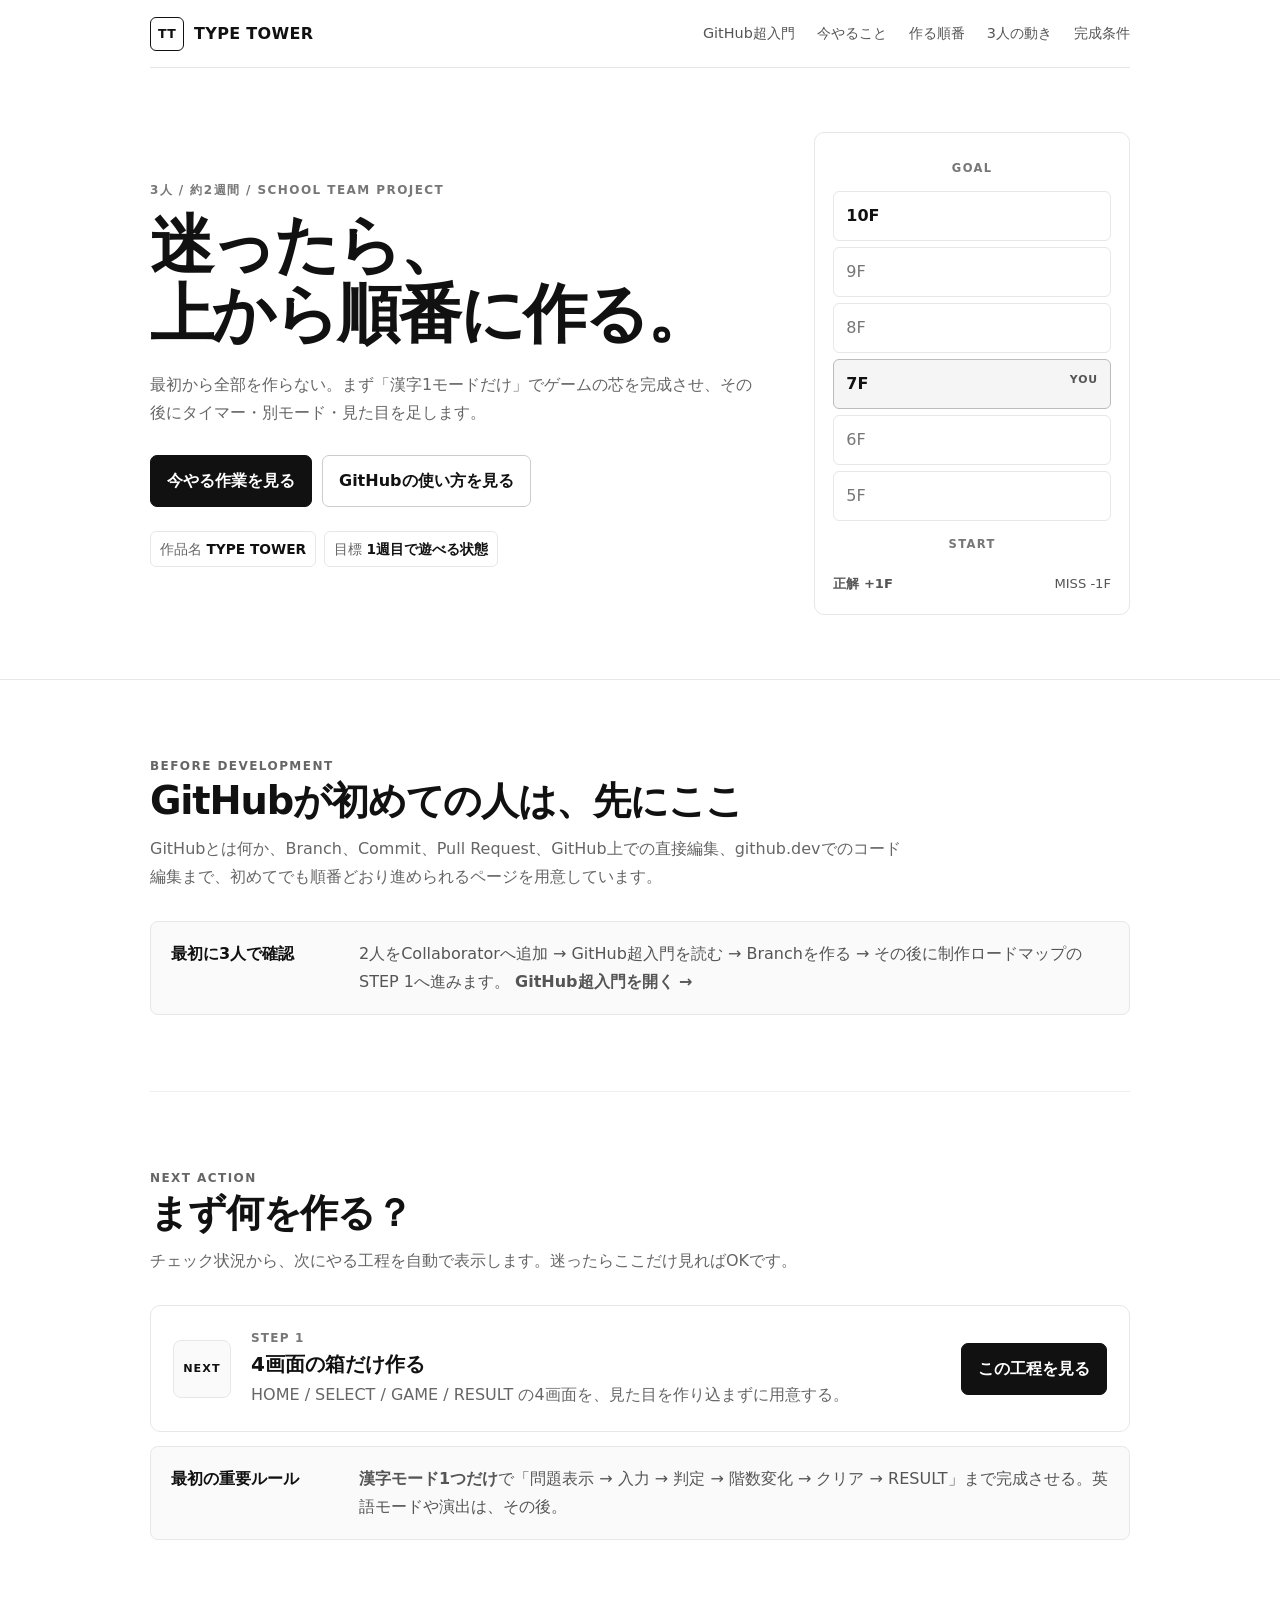
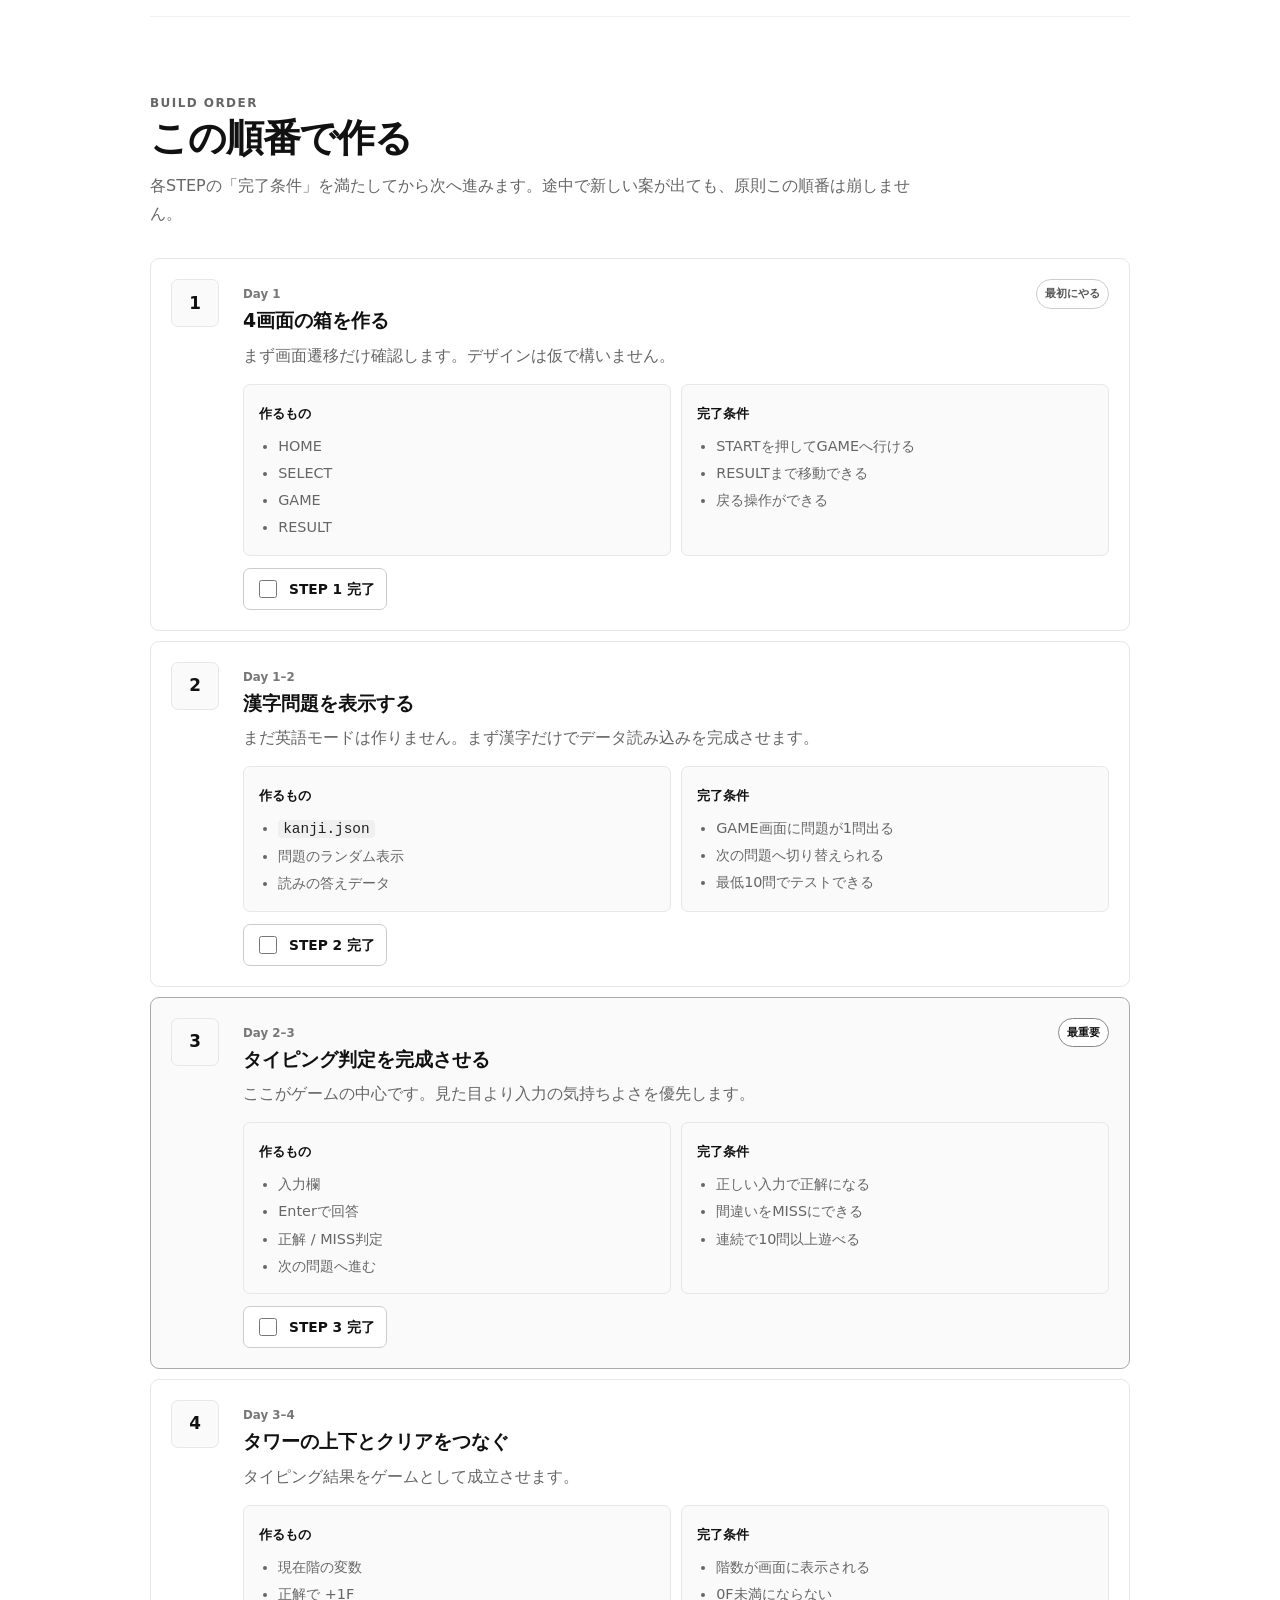
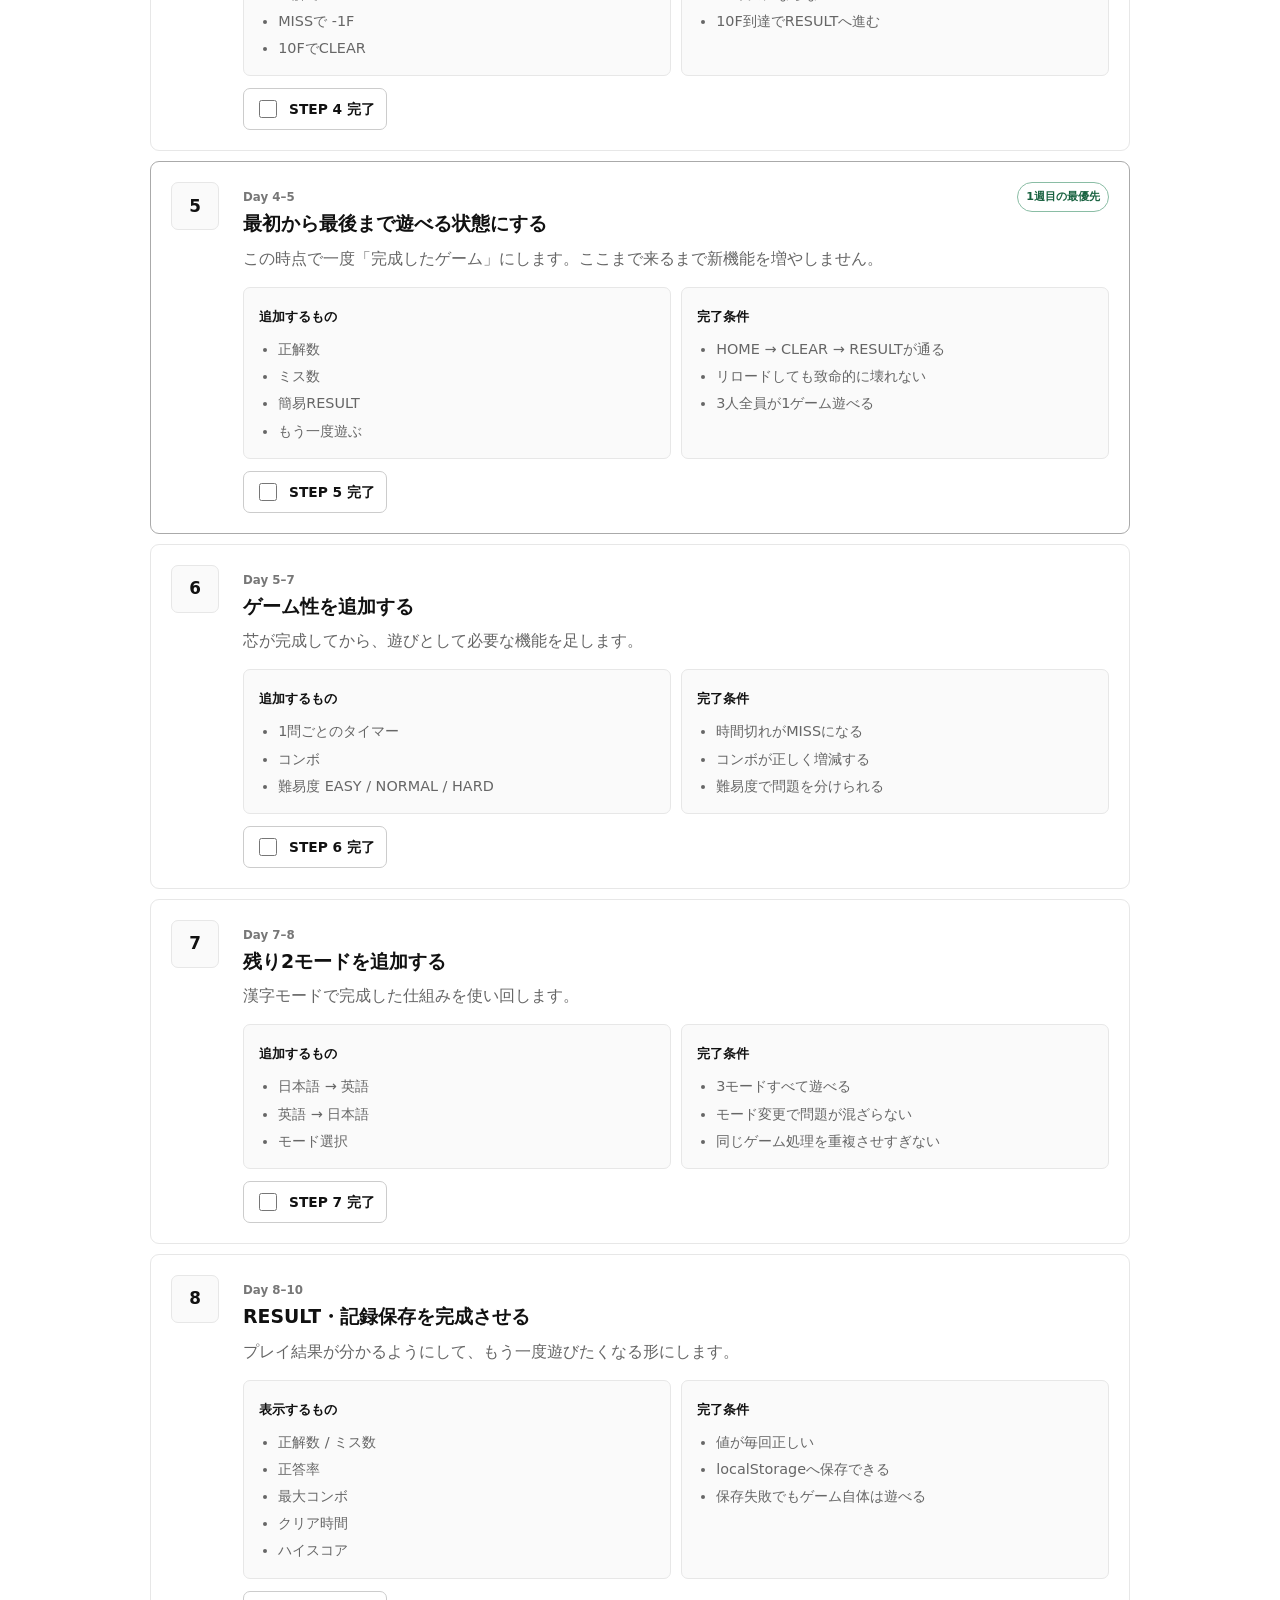
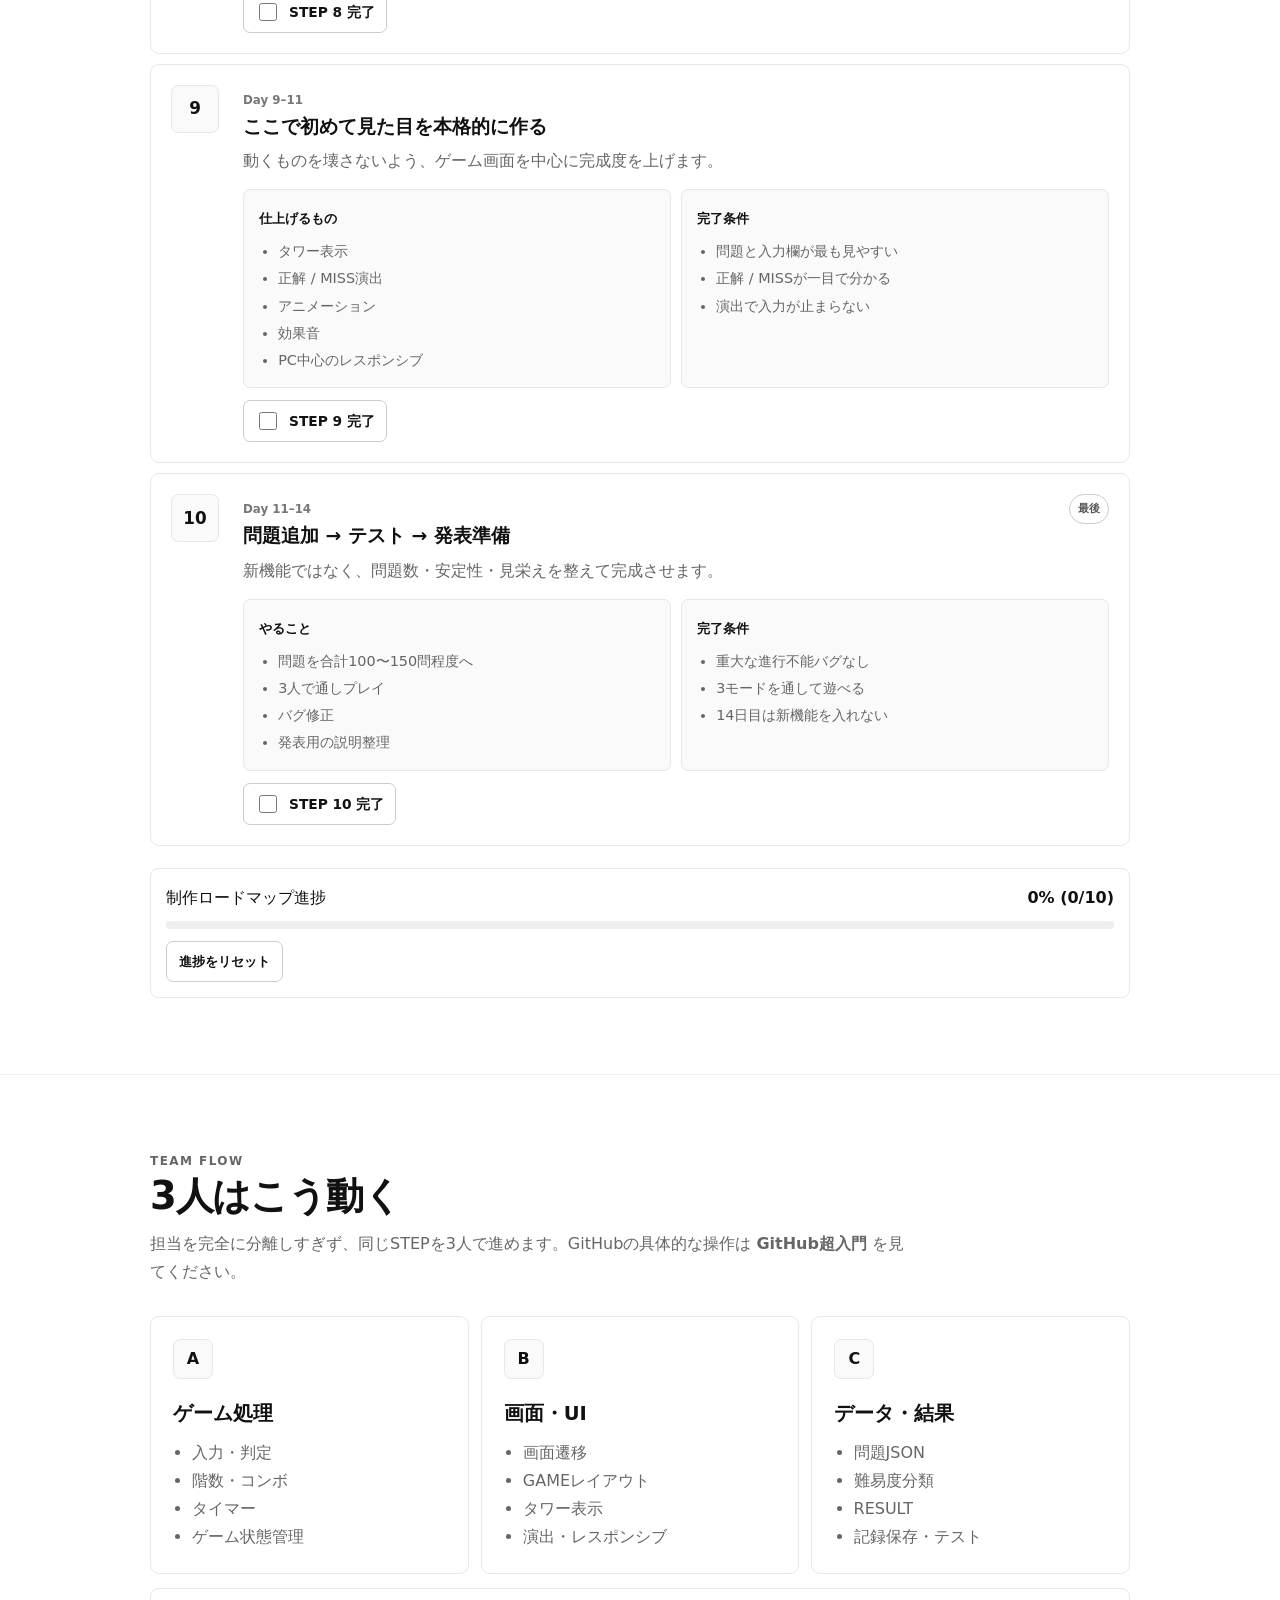
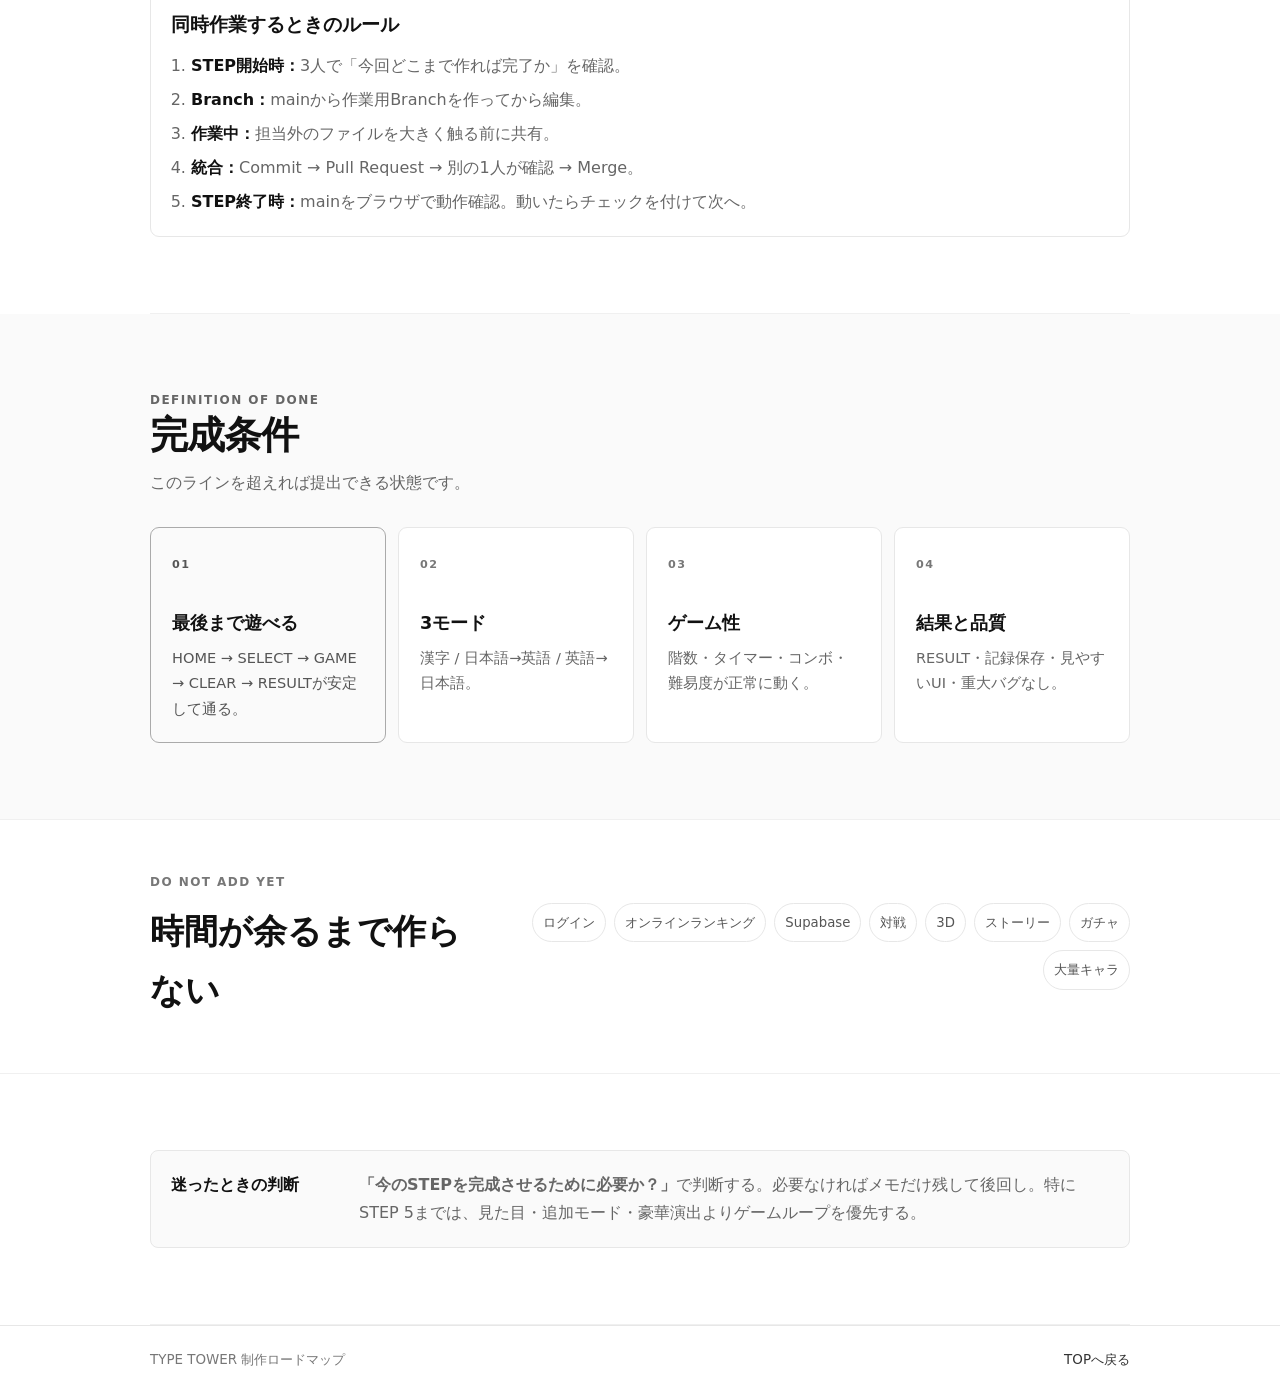
==== commit 6f8ea217: "Link beginner GitHub guide from roadmap" ====
--- a/index.html
+++ b/index.html
@@ -3,7 +3,7 @@
 <head>
   <meta charset="utf-8" />
   <meta name="viewport" content="width=device-width, initial-scale=1" />
-  <meta name="theme-color" content="#0b1020" />
+  <meta name="theme-color" content="#ffffff" />
   <title>TYPE TOWER | 制作ロードマップ</title>
   <link rel="stylesheet" href="styles.css" />
 </head>
@@ -12,6 +12,7 @@
     <nav class="nav wrap" aria-label="メインナビゲーション">
       <a class="brand" href="#top"><span class="brand-mark">TT</span><span>TYPE TOWER</span></a>
       <div class="nav-links">
+        <a href="github-guide.html">GitHub超入門</a>
         <a href="#now">今やること</a>
         <a href="#roadmap">作る順番</a>
         <a href="#team">3人の動き</a>
@@ -26,7 +27,7 @@
         <p class="lead">最初から全部を作らない。まず「漢字1モードだけ」でゲームの芯を完成させ、その後にタイマー・別モード・見た目を足します。</p>
         <div class="hero-actions">
           <a class="btn primary" href="#now">今やる作業を見る</a>
-          <a class="btn ghost" href="#roadmap">全工程を見る</a>
+          <a class="btn ghost" href="github-guide.html">GitHubの使い方を見る</a>
         </div>
         <div class="meta-row"><span>作品名 <strong>TYPE TOWER</strong></span><span>目標 <strong>1週目で遊べる状態</strong></span></div>
       </div>
@@ -46,6 +47,18 @@
   </header>
 
   <main>
+    <section class="section wrap" id="github-first">
+      <div class="section-head">
+        <p class="eyebrow">BEFORE DEVELOPMENT</p>
+        <h2>GitHubが初めての人は、先にここ</h2>
+        <p>GitHubとは何か、Branch、Commit、Pull Request、GitHub上での直接編集、github.devでのコード編集まで、初めてでも順番どおり進められるページを用意しています。</p>
+      </div>
+      <div class="core-rule">
+        <strong>最初に3人で確認</strong>
+        <p>2人をCollaboratorへ追加 → GitHub超入門を読む → Branchを作る → その後に制作ロードマップのSTEP 1へ進みます。 <a href="github-guide.html"><b>GitHub超入門を開く →</b></a></p>
+      </div>
+    </section>
+
     <section class="section wrap" id="now">
       <div class="section-head">
         <p class="eyebrow">NEXT ACTION</p>
@@ -221,7 +234,7 @@
       <div class="section-head">
         <p class="eyebrow">TEAM FLOW</p>
         <h2>3人はこう動く</h2>
-        <p>担当を完全に分離しすぎず、同じSTEPを3人で進めます。これなら統合時に壊れにくくなります。</p>
+        <p>担当を完全に分離しすぎず、同じSTEPを3人で進めます。GitHubの具体的な操作は <a href="github-guide.html"><b>GitHub超入門</b></a> を見てください。</p>
       </div>
       <div class="team-grid">
         <article class="team-card"><span class="role">A</span><h3>ゲーム処理</h3><ul><li>入力・判定</li><li>階数・コンボ</li><li>タイマー</li><li>ゲーム状態管理</li></ul></article>
@@ -233,9 +246,10 @@
         <h3>同時作業するときのルール</h3>
         <ol>
           <li><b>STEP開始時：</b>3人で「今回どこまで作れば完了か」を確認。</li>
+          <li><b>Branch：</b>mainから作業用Branchを作ってから編集。</li>
           <li><b>作業中：</b>担当外のファイルを大きく触る前に共有。</li>
-          <li><b>STEP終了時：</b>3人の変更を統合して、ブラウザで動作確認。</li>
-          <li><b>動いたら：</b>チェックを付けて次のSTEPへ。動かなければ次へ進まない。</li>
+          <li><b>統合：</b>Commit → Pull Request → 別の1人が確認 → Merge。</li>
+          <li><b>STEP終了時：</b>mainをブラウザで動作確認。動いたらチェックを付けて次へ。</li>
         </ol>
       </div>
     </section>
@@ -270,4 +284,4 @@
   <footer><div class="wrap footer-row"><span>TYPE TOWER 制作ロードマップ</span><a href="#top">TOPへ戻る</a></div></footer>
   <script src="app.js"></script>
 </body>
-</html>
+</html>
--- a/styles.css
+++ b/styles.css
@@ -1,55 +1,166 @@
 :root{
-  --bg:#f5f7fb;
+  --bg:#ffffff;
   --paper:#ffffff;
-  --ink:#151a2d;
-  --muted:#667085;
-  --line:#e5e8ef;
-  --dark:#0b1020;
-  --dark-2:#121935;
-  --accent:#6f7bf7;
-  --accent-2:#9f7aea;
-  --soft:#eef1ff;
-  --radius:22px;
-  --shadow:0 18px 50px rgba(20,29,63,.10);
+  --ink:#111111;
+  --muted:#666666;
+  --line:#e7e7e7;
+  --soft:#f7f7f7;
+  --accent:#111111;
+  --green:#18794e;
+  --radius:10px;
 }
 *{box-sizing:border-box}
 html{scroll-behavior:smooth}
-body{margin:0;font-family:Inter,"Noto Sans JP","Yu Gothic UI","Yu Gothic",system-ui,-apple-system,sans-serif;color:var(--ink);background:var(--bg);line-height:1.7}
+body{margin:0;font-family:"Noto Sans JP","Yu Gothic UI","Yu Gothic",system-ui,-apple-system,sans-serif;color:var(--ink);background:var(--bg);line-height:1.75}
 a{color:inherit;text-decoration:none}
 button,input{font:inherit}
-.wrap{width:min(1120px,calc(100% - 40px));margin-inline:auto}
-.hero{background:radial-gradient(circle at 80% 20%,rgba(111,123,247,.27),transparent 30%),linear-gradient(145deg,#090d1a,#111833 70%,#1b2450);color:#fff;padding-bottom:74px;overflow:hidden}
-.nav{height:78px;display:flex;align-items:center;justify-content:space-between;border-bottom:1px solid rgba(255,255,255,.08)}
-.brand{display:flex;gap:12px;align-items:center;font-weight:800;letter-spacing:.04em}
-.brand-mark{display:grid;place-items:center;width:38px;height:38px;border-radius:12px;background:linear-gradient(135deg,var(--accent),var(--accent-2));font-size:.86rem;box-shadow:0 10px 30px rgba(111,123,247,.35)}
-.nav-links{display:flex;gap:24px;font-size:.92rem;color:#cfd5ee}
-.nav-links a:hover{color:#fff}
-.hero-grid{display:grid;grid-template-columns:1.45fr .75fr;gap:70px;align-items:center;padding-top:78px}
-.eyebrow{margin:0 0 12px;color:var(--accent);font-size:.78rem;font-weight:800;letter-spacing:.16em;text-transform:uppercase}
-.hero .eyebrow,.section-dark .eyebrow{color:#aeb6ff}
-h1{font-size:clamp(2.6rem,5vw,5.1rem);line-height:1.08;letter-spacing:-.055em;margin:0 0 24px;max-width:830px}
-h1 span{color:#aeb6ff}
-.lead{max-width:760px;color:#c8cde0;font-size:1.05rem;margin:0}
-.hero-actions{display:flex;gap:12px;margin-top:32px}
-.btn{display:inline-flex;align-items:center;justify-content:center;border-radius:14px;padding:12px 18px;font-weight:800;border:1px solid transparent;cursor:pointer;transition:.2s ease}
-.btn.primary{background:#fff;color:#11162b}.btn.primary:hover{transform:translateY(-2px)}
-.btn.ghost{border-color:rgba(255,255,255,.24);color:#fff;background:rgba(255,255,255,.04)}
-.btn.small{padding:10px 14px;font-size:.88rem}
-.ghost-dark{border-color:var(--line);background:#fff;color:var(--ink)}
-.meta-row{display:flex;gap:12px;flex-wrap:wrap;margin-top:28px;color:#aeb5cc;font-size:.88rem}.meta-row span{padding:7px 10px;border:1px solid rgba(255,255,255,.1);border-radius:999px;background:rgba(255,255,255,.035)}.meta-row strong{color:#fff}
-.tower-card{background:linear-gradient(180deg,rgba(255,255,255,.12),rgba(255,255,255,.055));border:1px solid rgba(255,255,255,.14);border-radius:28px;padding:22px;box-shadow:0 30px 80px rgba(0,0,0,.28);backdrop-filter:blur(16px);transform:rotate(1deg)}
-.tower-top,.tower-bottom{text-align:center;font-weight:900;letter-spacing:.16em;font-size:.75rem;color:#aeb6ff;padding:8px}
-.tower-floor{margin:8px 0;padding:12px 14px;border:1px solid rgba(255,255,255,.1);border-radius:12px;color:#aeb5cc;background:rgba(255,255,255,.03)}
-.tower-floor.player{background:linear-gradient(90deg,rgba(111,123,247,.28),rgba(159,122,234,.18));color:#fff;border-color:rgba(174,182,255,.45);font-weight:800;display:flex;justify-content:space-between}.tower-floor.player span{font-size:.7rem;letter-spacing:.1em;color:#cfd5ff}.tower-floor.active{color:#fff}
-.rule-mini{display:flex;justify-content:space-between;gap:10px;padding-top:14px;font-size:.82rem}.rule-mini b{color:#9ff3c0}.rule-mini span{color:#ffb0bb}
-.section{padding:92px 0}.section.compact{padding:64px 0}.section-head{margin-bottom:34px;max-width:760px}.section-head h2{font-size:clamp(2rem,3vw,3.1rem);line-height:1.2;letter-spacing:-.04em;margin:0 0 12px}.section-head p{margin:0;color:var(--muted)}.section-head.light p{color:#aab2cb}.section-dark{background:var(--dark);color:#fff}.section-soft{background:#eef1f8}
-.goal-grid{display:grid;grid-template-columns:repeat(4,1fr);gap:16px}.card{background:var(--paper);border:1px solid var(--line);border-radius:var(--radius);padding:24px;min-height:230px;box-shadow:0 8px 30px rgba(20,29,63,.05)}.card.emphasis{background:linear-gradient(145deg,#111832,#1d2859);color:#fff;border-color:#202b61;box-shadow:var(--shadow)}.card-num{font-size:.72rem;font-weight:900;color:var(--accent);letter-spacing:.15em}.card.emphasis .card-num{color:#aeb6ff}.card h3{font-size:1.18rem;line-height:1.35;margin:44px 0 10px}.card p{margin:0;color:var(--muted);font-size:.93rem}.card.emphasis p{color:#cbd1e7}
-.steps{display:grid;gap:12px}.step{display:grid;grid-template-columns:54px 1fr auto;gap:18px;align-items:center;padding:18px 20px;border:1px solid rgba(255,255,255,.09);border-radius:18px;background:rgba(255,255,255,.035)}.step.important{border-color:rgba(174,182,255,.35);background:linear-gradient(90deg,rgba(111,123,247,.14),rgba(255,255,255,.035))}.step-index{width:46px;height:46px;display:grid;place-items:center;border-radius:14px;background:#1a2348;color:#bfc6ff;font-weight:900}.step h3{margin:0 0 2px;font-size:1.02rem}.step p{margin:0;color:#aab2cb;font-size:.92rem}.tag{font-size:.75rem;color:#cfd5ff;background:#1a2348;padding:6px 9px;border-radius:999px;white-space:nowrap}
-.team-grid{display:grid;grid-template-columns:repeat(3,1fr);gap:16px}.team-card{background:#fff;border:1px solid var(--line);border-radius:var(--radius);padding:26px;box-shadow:0 8px 30px rgba(20,29,63,.05)}.role{display:grid;place-items:center;width:44px;height:44px;border-radius:14px;background:var(--soft);color:#5764e6;font-weight:900}.team-card h3{font-size:1.35rem;margin:22px 0 10px}.team-card ul{margin:0;padding-left:1.2rem;color:var(--muted)}
-.schedule{display:grid;grid-template-columns:repeat(7,1fr);gap:10px}.schedule-item{background:#fff;border:1px solid #dde2ec;border-radius:16px;padding:16px;min-height:150px;display:flex;flex-direction:column;gap:12px}.schedule-item b{font-size:.82rem;color:#596174}.schedule-item span{font-weight:750;line-height:1.45}.schedule-item.strong{background:#141b39;color:#fff;border-color:#141b39}.schedule-item.strong b{color:#aeb6ff}.schedule-item.final{border:2px solid #6f7bf7}
-.row-head{max-width:none;display:flex;align-items:end;justify-content:space-between;gap:20px}.check-grid{display:grid;grid-template-columns:repeat(3,1fr);gap:12px}.check-grid label{display:flex;gap:12px;align-items:center;padding:14px 16px;border-radius:14px;background:#fff;border:1px solid var(--line);cursor:pointer}.check-grid input{width:18px;height:18px;accent-color:#6f7bf7}.check-grid label:has(input:checked){background:#f1f3ff;border-color:#cfd4ff;color:#4f5ad4;text-decoration:line-through}.progress-wrap{margin-top:24px;background:#fff;border:1px solid var(--line);border-radius:16px;padding:16px}.progress-meta{display:flex;justify-content:space-between;margin-bottom:10px}.progress{height:10px;background:#edf0f5;border-radius:999px;overflow:hidden}.progress span{display:block;height:100%;width:0;background:linear-gradient(90deg,var(--accent),var(--accent-2));transition:width .25s ease}
-.split{display:flex;justify-content:space-between;gap:40px;align-items:center}.split h2{margin:0;font-size:2.4rem}.chips{display:flex;gap:9px;flex-wrap:wrap;justify-content:flex-end}.chips span{border:1px solid rgba(255,255,255,.12);border-radius:999px;padding:8px 11px;color:#c6cce0;background:rgba(255,255,255,.04);font-size:.85rem}
-.code-card{margin:0;background:#0d1328;color:#dbe1f5;border-radius:20px;padding:26px;overflow:auto;box-shadow:var(--shadow);font-size:.94rem;line-height:1.75}.final-rule{margin-top:18px;padding:22px;border-radius:18px;background:#fff;border:1px solid var(--line);display:grid;grid-template-columns:150px 1fr;gap:20px;align-items:start}.final-rule strong{color:#5966e6}.final-rule p{margin:0;color:var(--muted)}
-footer{background:#080c18;color:#9aa3bc;padding:24px 0}.footer-row{display:flex;justify-content:space-between;gap:20px;font-size:.86rem}.footer-row a{color:#dce1f1}
-@media(max-width:980px){.hero-grid{grid-template-columns:1fr;gap:42px}.tower-card{max-width:430px}.goal-grid{grid-template-columns:repeat(2,1fr)}.schedule{grid-template-columns:repeat(2,1fr)}.check-grid{grid-template-columns:repeat(2,1fr)}}
-@media(max-width:720px){.wrap{width:min(100% - 24px,1120px)}.nav-links{display:none}.hero{padding-bottom:50px}.hero-grid{padding-top:52px}.hero-actions{flex-direction:column;align-items:stretch}.section{padding:68px 0}.goal-grid,.team-grid,.check-grid,.schedule{grid-template-columns:1fr}.step{grid-template-columns:48px 1fr}.step .tag{grid-column:2;justify-self:start}.row-head,.split,.footer-row{align-items:flex-start;flex-direction:column}.chips{justify-content:flex-start}.final-rule{grid-template-columns:1fr}.card{min-height:auto}.card h3{margin-top:28px}}
+code{font-family:ui-monospace,SFMono-Regular,Consolas,monospace;background:#f4f4f4;padding:.08em .35em;border-radius:4px}
+.wrap{width:min(980px,calc(100% - 40px));margin-inline:auto}
+
+.hero{background:#fff;color:var(--ink);padding-bottom:64px;border-bottom:1px solid var(--line)}
+.nav{min-height:68px;display:flex;align-items:center;justify-content:space-between;border-bottom:1px solid var(--line)}
+.brand{display:flex;gap:10px;align-items:center;font-weight:800;letter-spacing:.02em}
+.brand-mark{display:grid;place-items:center;width:34px;height:34px;border:1px solid #111;border-radius:6px;background:#fff;font-size:.78rem}
+.nav-links{display:flex;gap:22px;font-size:.9rem;color:#555}
+.nav-links a:hover{text-decoration:underline;text-underline-offset:4px}
+.hero-grid{display:grid;grid-template-columns:1.45fr .75fr;gap:54px;align-items:center;padding-top:64px}
+.eyebrow{margin:0 0 10px;color:#777;font-size:.75rem;font-weight:800;letter-spacing:.12em;text-transform:uppercase}
+.hero .eyebrow,.section-dark .eyebrow{color:#777}
+h1{font-size:clamp(2.4rem,5vw,4.7rem);line-height:1.08;letter-spacing:-.045em;margin:0 0 22px;max-width:780px}
+h1 span{color:var(--ink)}
+.lead{max-width:720px;color:var(--muted);font-size:1rem;margin:0}
+.hero-actions{display:flex;gap:10px;margin-top:28px}
+.btn{display:inline-flex;align-items:center;justify-content:center;border-radius:7px;padding:11px 16px;font-weight:750;border:1px solid #111;cursor:pointer;background:#fff;color:#111;transition:background .15s ease,color .15s ease}
+.btn:hover{background:#f5f5f5}
+.btn.primary,.dark-btn{background:#111;color:#fff}
+.btn.primary:hover,.dark-btn:hover{background:#333}
+.btn.ghost{background:#fff;color:#111;border-color:#ccc}
+.btn.small{padding:8px 12px;font-size:.84rem}
+.meta-row{display:flex;gap:8px;flex-wrap:wrap;margin-top:24px;color:#666;font-size:.86rem}
+.meta-row span{padding:5px 9px;border:1px solid var(--line);border-radius:6px;background:#fff}
+.meta-row strong{color:#111}
+
+.tower-card{background:#fff;border:1px solid var(--line);border-radius:10px;padding:18px}
+.tower-top,.tower-bottom{text-align:center;font-weight:800;letter-spacing:.12em;font-size:.72rem;color:#777;padding:7px}
+.tower-floor{margin:6px 0;padding:10px 12px;border:1px solid var(--line);border-radius:6px;color:#777;background:#fff}
+.tower-floor.active{color:#111;font-weight:700}
+.tower-floor.player{background:#f5f5f5;color:#111;border-color:#bbb;font-weight:800;display:flex;justify-content:space-between}
+.tower-floor.player span{font-size:.68rem;letter-spacing:.08em;color:#555}
+.rule-mini{display:flex;justify-content:space-between;gap:10px;padding-top:12px;font-size:.82rem;color:#555}
+.rule-mini b,.rule-mini span{color:#555}
+
+.section{padding:76px 0;border-bottom:1px solid #f0f0f0}
+.section.compact{padding:52px 0}
+.section-head{margin-bottom:30px;max-width:760px}
+.section-head h2{font-size:clamp(1.8rem,3vw,2.7rem);line-height:1.25;letter-spacing:-.03em;margin:0 0 10px}
+.section-head p{margin:0;color:var(--muted)}
+.section-head.light p{color:var(--muted)}
+.section-dark{background:#fff;color:var(--ink)}
+.section-soft{background:#fafafa}
+
+.next-action{display:grid;grid-template-columns:auto 1fr auto;gap:20px;align-items:center;background:#fff;border:1px solid var(--line);border-radius:10px;padding:22px}
+.next-badge{display:grid;place-items:center;width:58px;height:58px;border:1px solid var(--line);border-radius:8px;background:#fafafa;color:#111;font-size:.7rem;font-weight:900;letter-spacing:.1em}
+.next-copy p{margin:0;color:var(--muted)}
+.next-copy>p:first-child{font-size:.75rem;font-weight:900;letter-spacing:.1em;color:#777}
+.next-copy h3{margin:2px 0 3px;font-size:1.25rem;line-height:1.35}
+.core-rule{margin-top:14px;padding:18px 20px;border:1px solid var(--line);border-radius:8px;background:#fafafa;display:grid;grid-template-columns:170px 1fr;gap:18px}
+.core-rule strong{color:#111}
+.core-rule p{margin:0;color:#555}
+
+.roadmap{display:grid;gap:10px}
+.road-step{display:grid;grid-template-columns:56px 1fr;gap:16px;padding:20px;border:1px solid var(--line);border-radius:9px;background:#fff;scroll-margin-top:20px}
+.road-step.featured{border-color:#aaa;background:#fafafa}
+.road-step.milestone{border-color:#aaa;background:#fff}
+.road-step.done{opacity:.58}
+.road-step.done .road-num{background:#f1f1f1;color:#555}
+.road-step.done .road-title h3{text-decoration:line-through;text-decoration-thickness:1px}
+.road-num{width:48px;height:48px;border:1px solid var(--line);border-radius:7px;background:#fafafa;color:#111;display:grid;place-items:center;font-size:1.05rem;font-weight:900}
+.road-main{min-width:0}
+.road-title{display:flex;justify-content:space-between;gap:18px;align-items:flex-start}
+.road-title>div>span{font-size:.74rem;color:#777;font-weight:800}
+.road-title h3{font-size:1.18rem;margin:1px 0 0;line-height:1.35}
+.status{font-size:.7rem;font-weight:850;border:1px solid #ccc;border-radius:999px;padding:4px 8px;color:#555;white-space:nowrap;background:#fff}
+.status.important{border-color:#888;color:#111}
+.status.success{border-color:#8abda5;color:#17613f}
+.why{margin:8px 0 14px;color:#666}
+.task-grid{display:grid;grid-template-columns:1fr 1fr;gap:10px}
+.task-grid>div{padding:14px 15px;border-radius:7px;background:#fafafa;border:1px solid var(--line)}
+.task-grid b{font-size:.84rem;color:#111}
+.task-grid ul{margin:7px 0 0;padding-left:1.2rem;color:#666;font-size:.9rem}
+.task-grid li+li{margin-top:2px}
+.task-grid code{background:#f0f0f0;color:#222}
+.stage-check{margin-top:12px;display:inline-flex;align-items:center;gap:9px;padding:8px 11px;border-radius:7px;background:#fff;border:1px solid #ccc;cursor:pointer;font-size:.86rem;font-weight:750}
+.stage-check input{width:18px;height:18px;accent-color:#111}
+
+.progress-wrap{margin-top:22px;background:#fff;border:1px solid var(--line);border-radius:8px;padding:15px}
+.dark-progress{background:#fff;border-color:var(--line)}
+.progress-meta{display:flex;justify-content:space-between;margin-bottom:9px}
+.progress{height:8px;background:#eee;border-radius:999px;overflow:hidden}
+.progress span{display:block;height:100%;width:0;background:#111;transition:width .2s ease}
+.dark-progress .btn{margin-top:12px}
+
+.team-grid{display:grid;grid-template-columns:repeat(3,1fr);gap:12px}
+.team-card{background:#fff;border:1px solid var(--line);border-radius:9px;padding:22px}
+.role{display:grid;place-items:center;width:40px;height:40px;border:1px solid var(--line);border-radius:7px;background:#fafafa;color:#111;font-weight:900}
+.team-card h3{font-size:1.22rem;margin:18px 0 8px}
+.team-card ul{margin:0;padding-left:1.2rem;color:var(--muted)}
+.merge-guide{margin-top:14px;background:#fff;border:1px solid var(--line);border-radius:9px;padding:20px}
+.merge-guide h3{margin:0 0 10px}
+.merge-guide ol{margin:0;padding-left:1.25rem;color:var(--muted)}
+.merge-guide li+li{margin-top:6px}
+.merge-guide b{color:var(--ink)}
+
+.goal-grid{display:grid;grid-template-columns:repeat(4,1fr);gap:12px}
+.card{background:#fff;border:1px solid var(--line);border-radius:9px;padding:21px;min-height:200px}
+.card.emphasis{background:#fafafa;color:#111;border-color:#aaa}
+.card-num{font-size:.7rem;font-weight:900;color:#777;letter-spacing:.12em}
+.card.emphasis .card-num{color:#555}
+.card h3{font-size:1.1rem;line-height:1.4;margin:34px 0 9px}
+.card p{margin:0;color:var(--muted);font-size:.91rem}
+.card.emphasis p{color:#555}
+
+.split{display:flex;justify-content:space-between;gap:36px;align-items:center}
+.split h2{margin:0;font-size:2.1rem}
+.chips{display:flex;gap:8px;flex-wrap:wrap;justify-content:flex-end}
+.chips span{border:1px solid var(--line);border-radius:999px;padding:7px 10px;color:#555;background:#fff;font-size:.83rem}
+.final-rule{padding:20px;border-radius:8px;background:#fafafa;border:1px solid var(--line);display:grid;grid-template-columns:170px 1fr;gap:18px;align-items:start}
+.final-rule strong{color:#111}
+.final-rule p{margin:0;color:var(--muted)}
+
+footer{background:#fff;color:#777;padding:22px 0;border-top:1px solid var(--line)}
+.footer-row{display:flex;justify-content:space-between;gap:20px;font-size:.84rem}
+.footer-row a{color:#333}
+
+:focus-visible{outline:2px solid #111;outline-offset:3px}
+
+@media(max-width:900px){
+  .hero-grid{grid-template-columns:1fr;gap:36px}
+  .tower-card{max-width:420px}
+  .goal-grid{grid-template-columns:repeat(2,1fr)}
+  .next-action{grid-template-columns:auto 1fr}
+  .next-action .btn{grid-column:2;justify-self:start}
+  .task-grid{grid-template-columns:1fr}
+  .team-grid{grid-template-columns:repeat(2,1fr)}
+}
+@media(max-width:700px){
+  .wrap{width:min(100% - 24px,980px)}
+  .nav-links{display:none}
+  .hero{padding-bottom:46px}
+  .hero-grid{padding-top:46px}
+  .hero-actions{flex-direction:column;align-items:stretch}
+  .section{padding:56px 0}
+  .next-action{grid-template-columns:1fr}
+  .next-badge{width:48px;height:48px}
+  .next-action .btn{grid-column:auto;justify-self:stretch}
+  .core-rule,.final-rule{grid-template-columns:1fr}
+  .road-step{grid-template-columns:42px 1fr;padding:15px;gap:11px}
+  .road-num{width:40px;height:40px}
+  .road-title{flex-direction:column;gap:6px}
+  .task-grid{grid-template-columns:1fr}
+  .team-grid,.goal-grid{grid-template-columns:1fr}
+  .split,.footer-row{align-items:flex-start;flex-direction:column}
+  .chips{justify-content:flex-start}
+  .card{min-height:auto}
+  .card h3{margin-top:24px}
+}
+@media(prefers-reduced-motion:reduce){html{scroll-behavior:auto}.btn,.progress span{transition:none}}
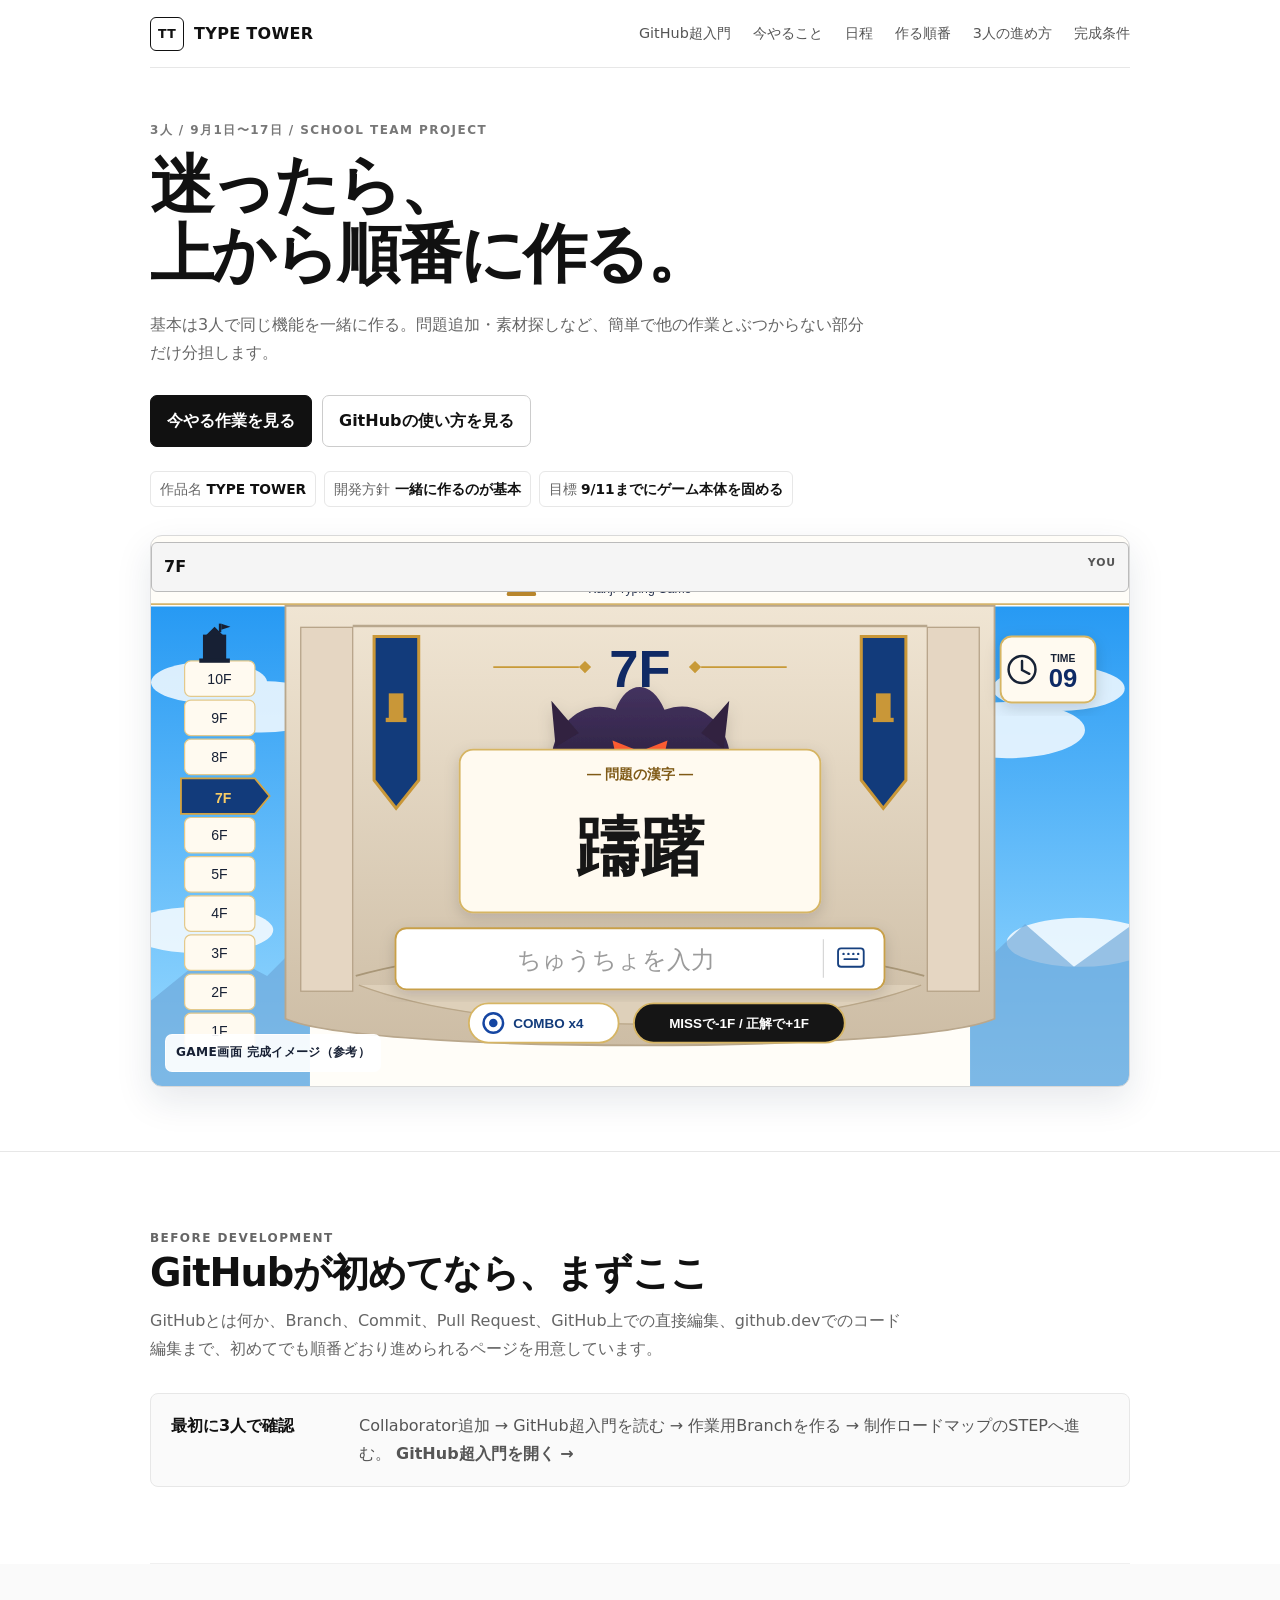
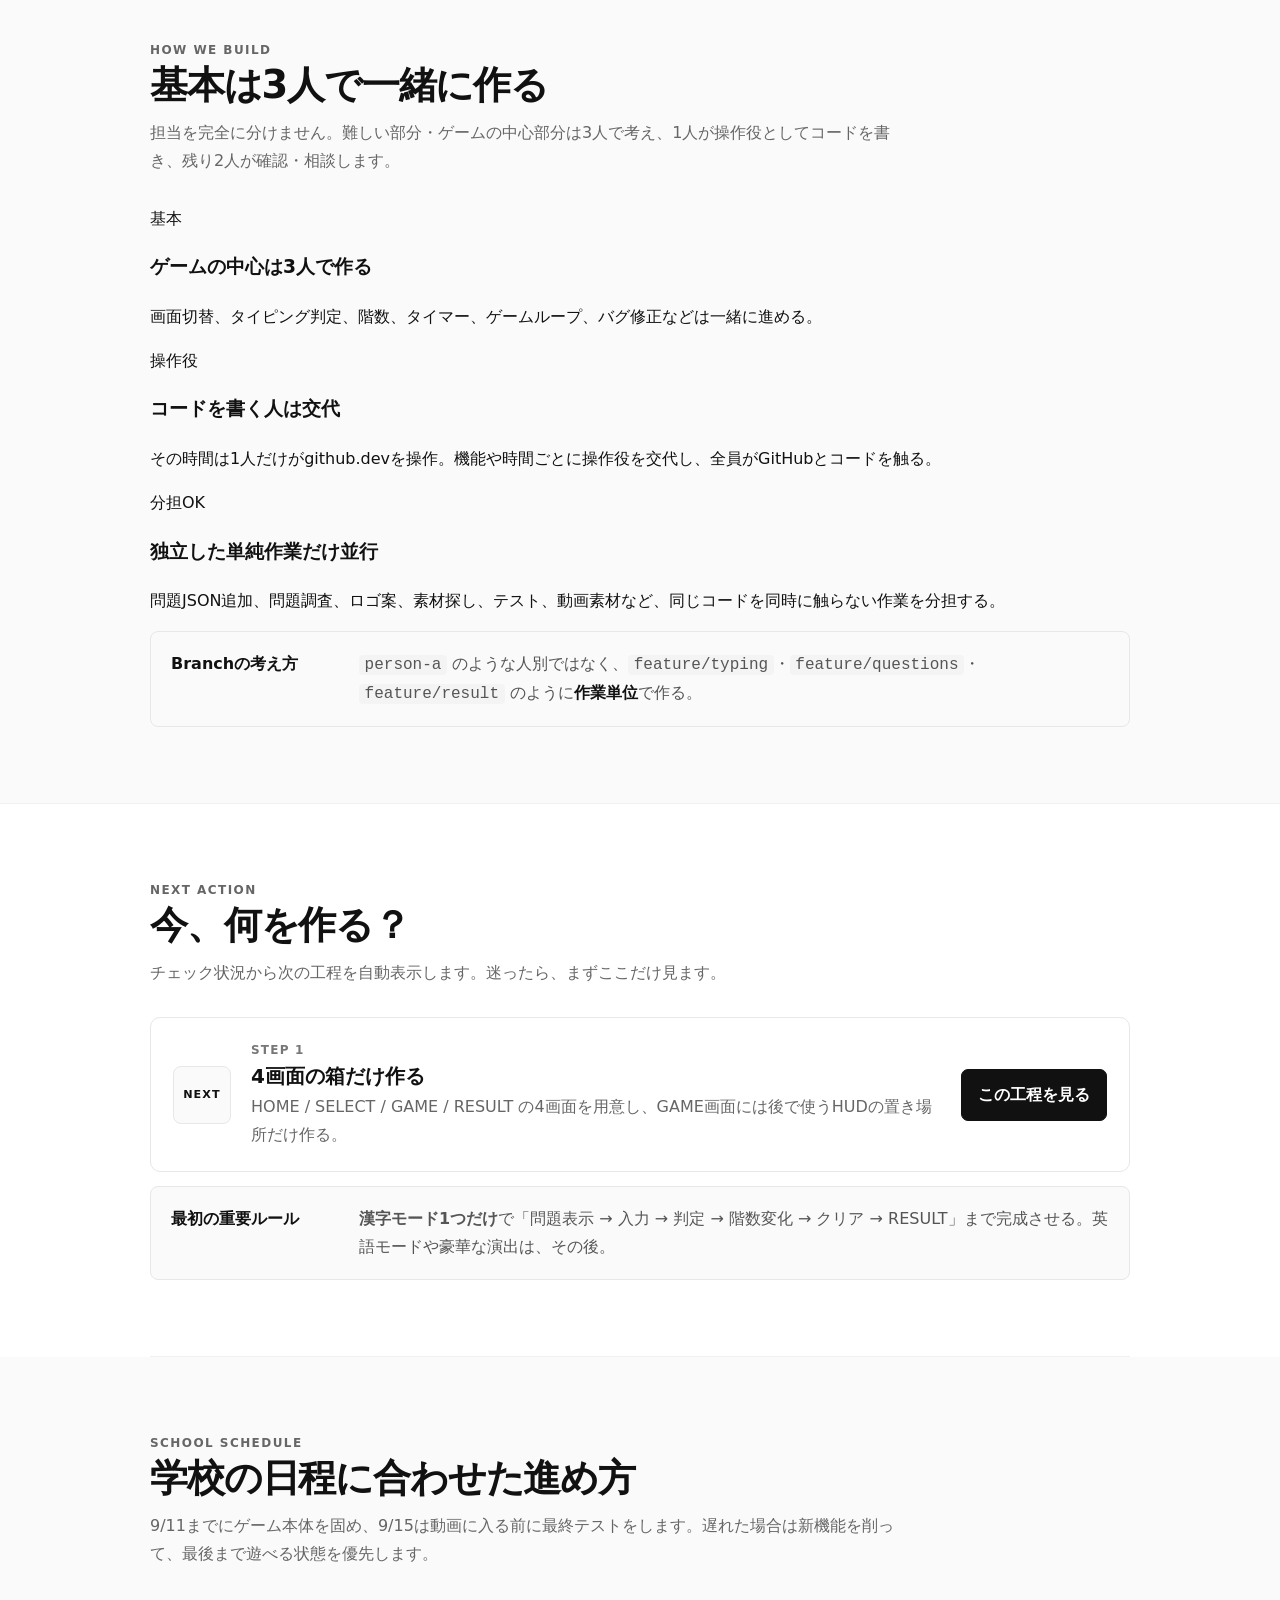
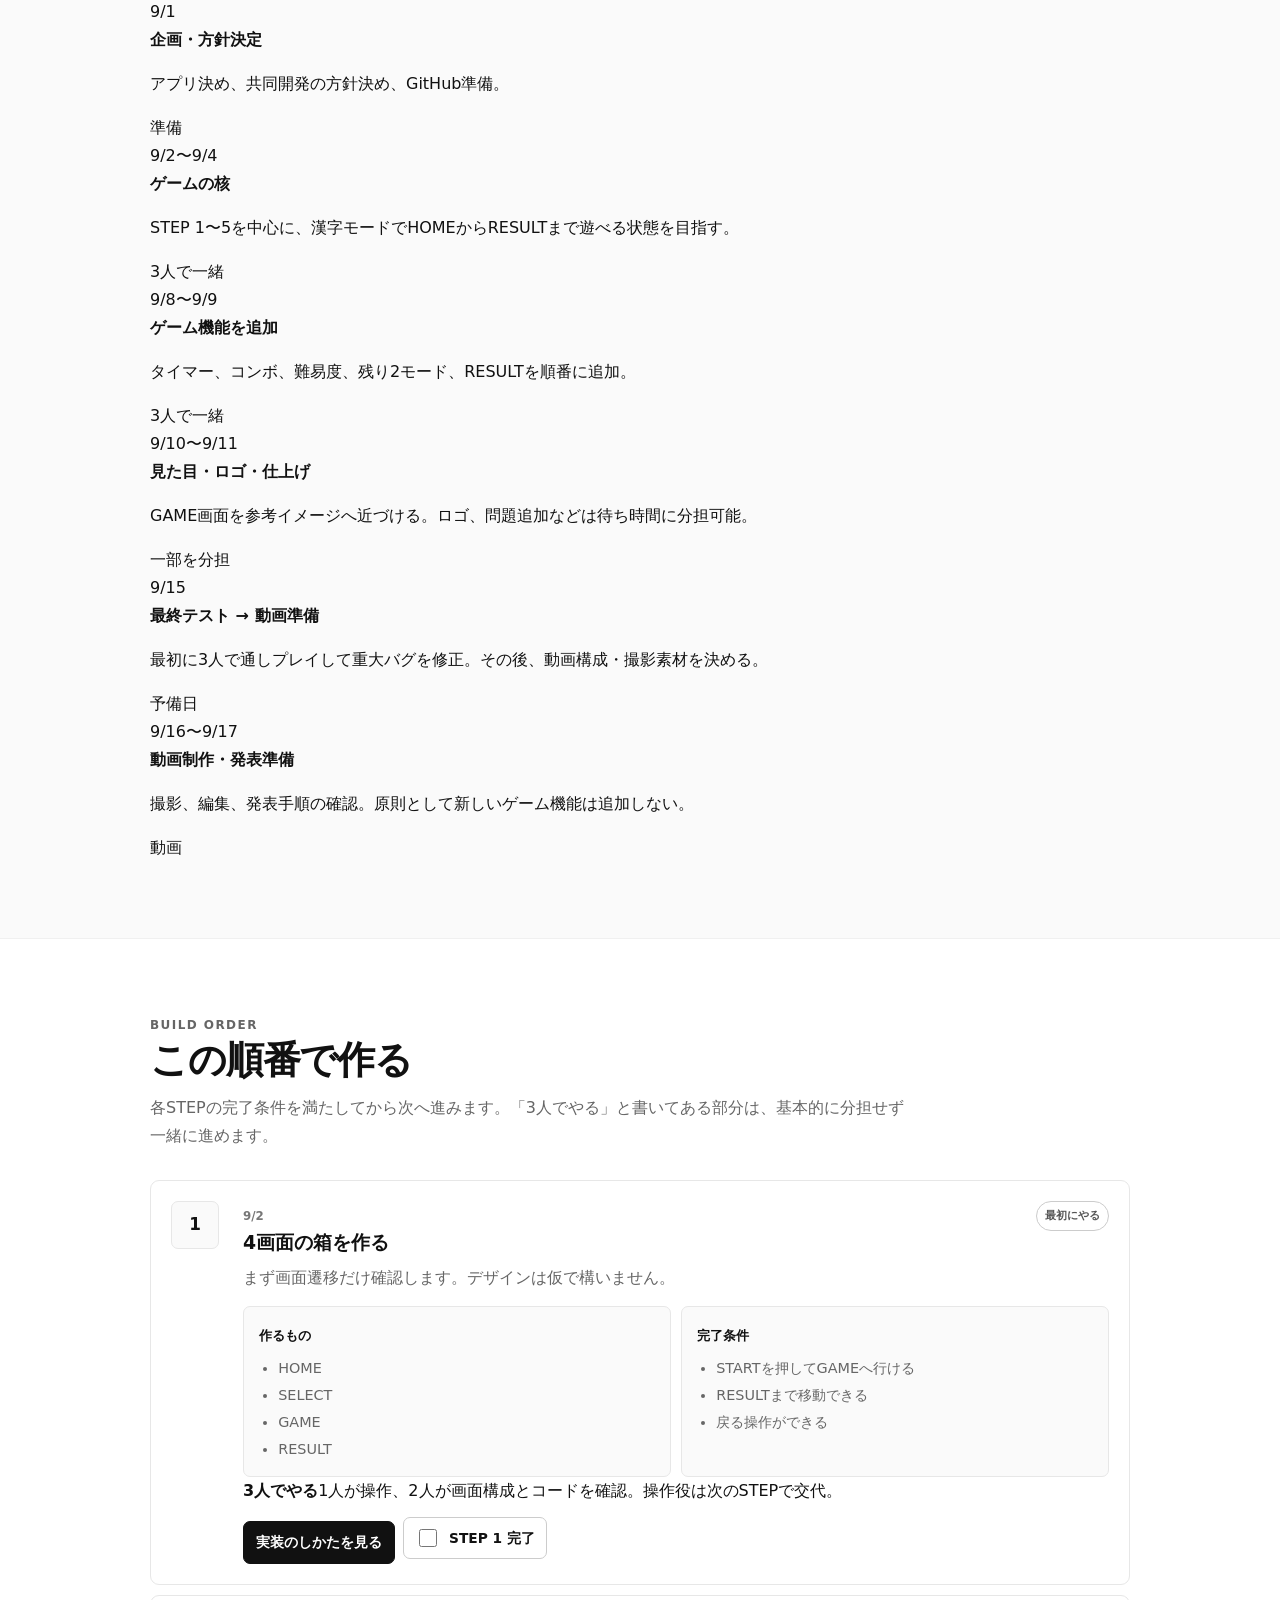
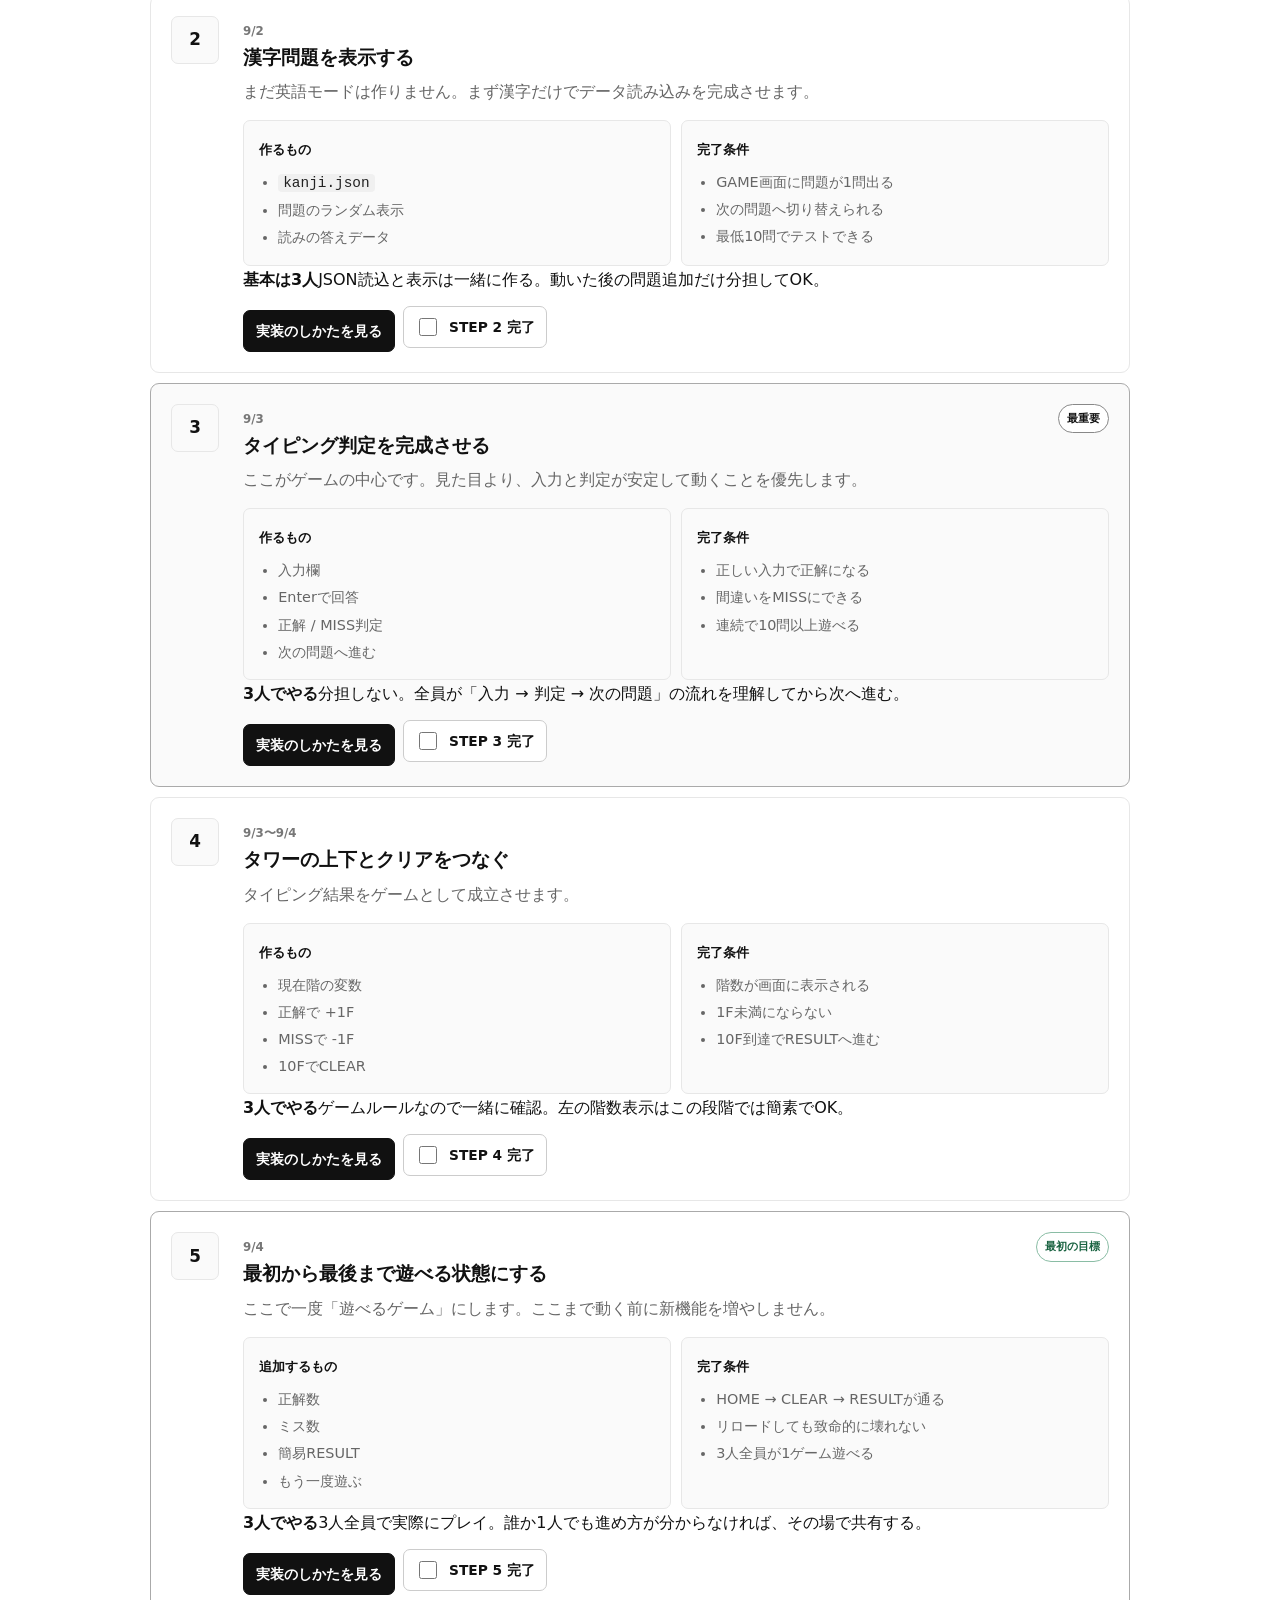
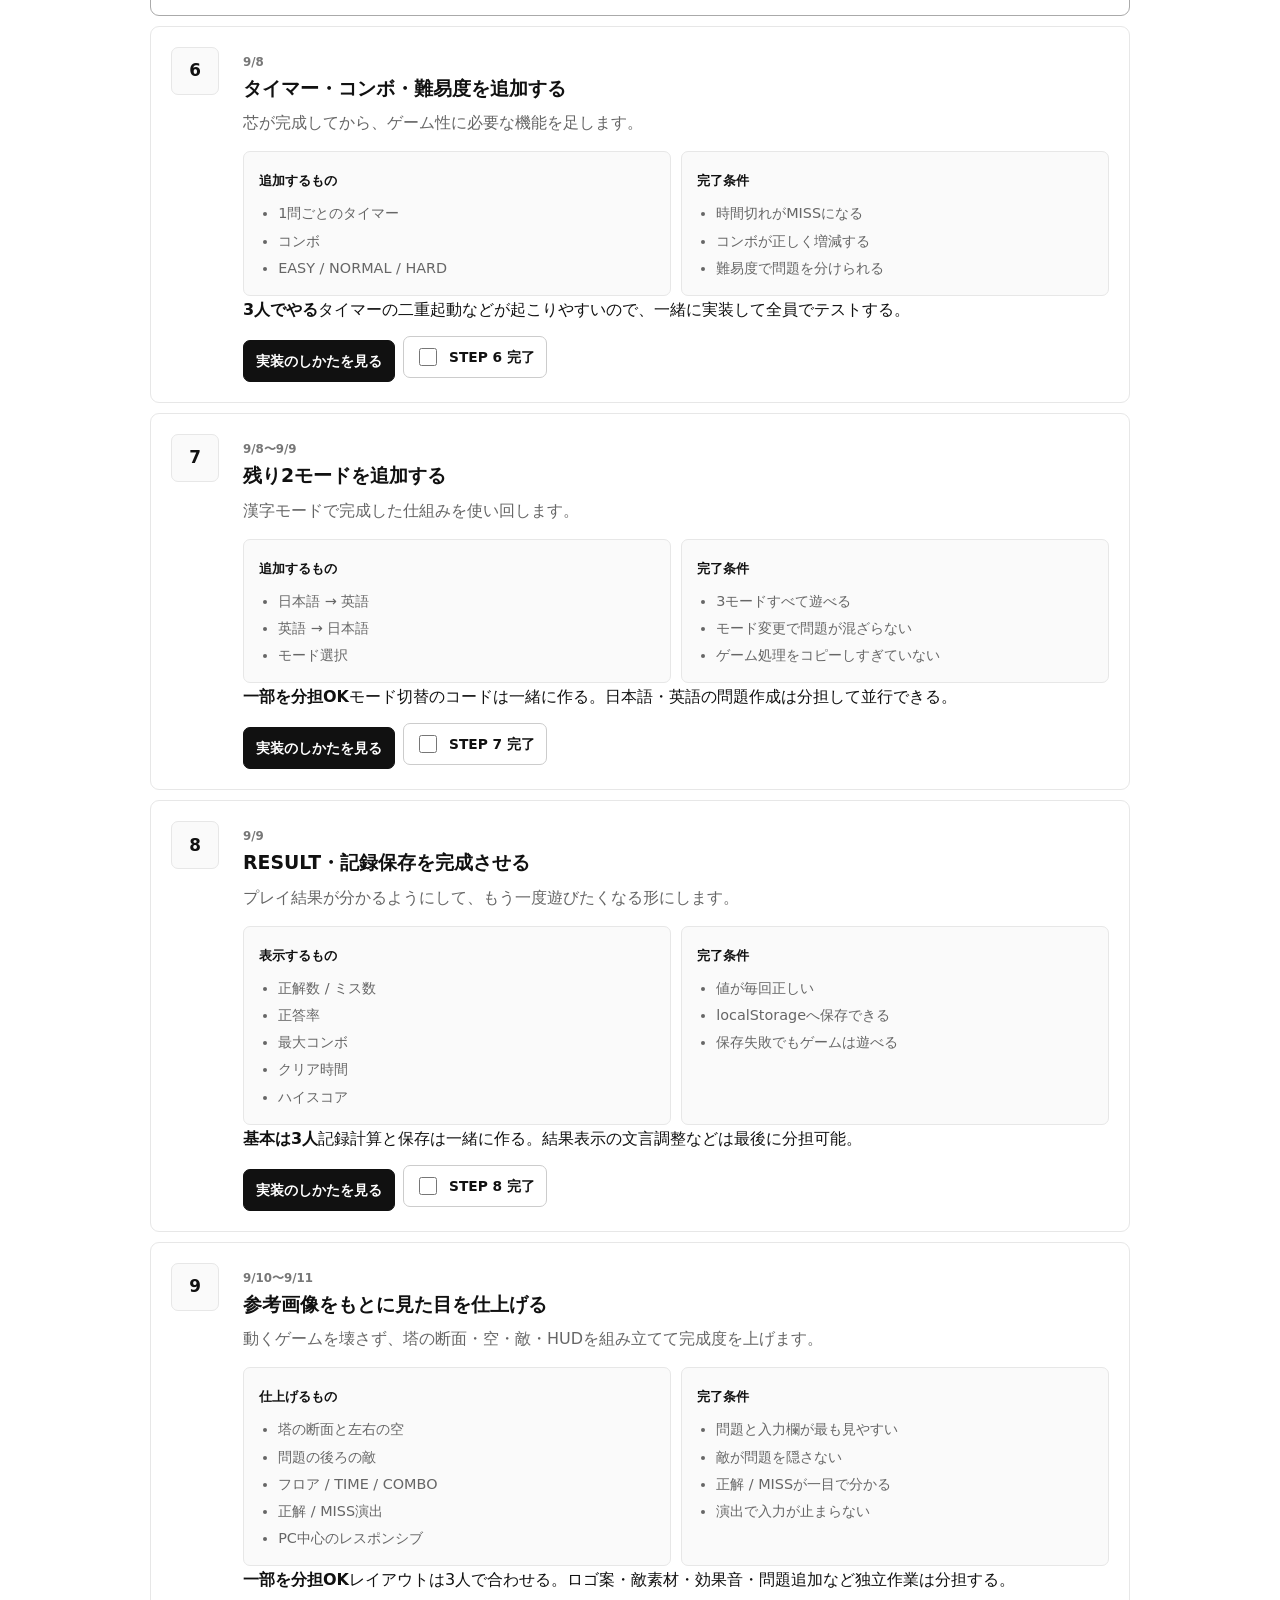
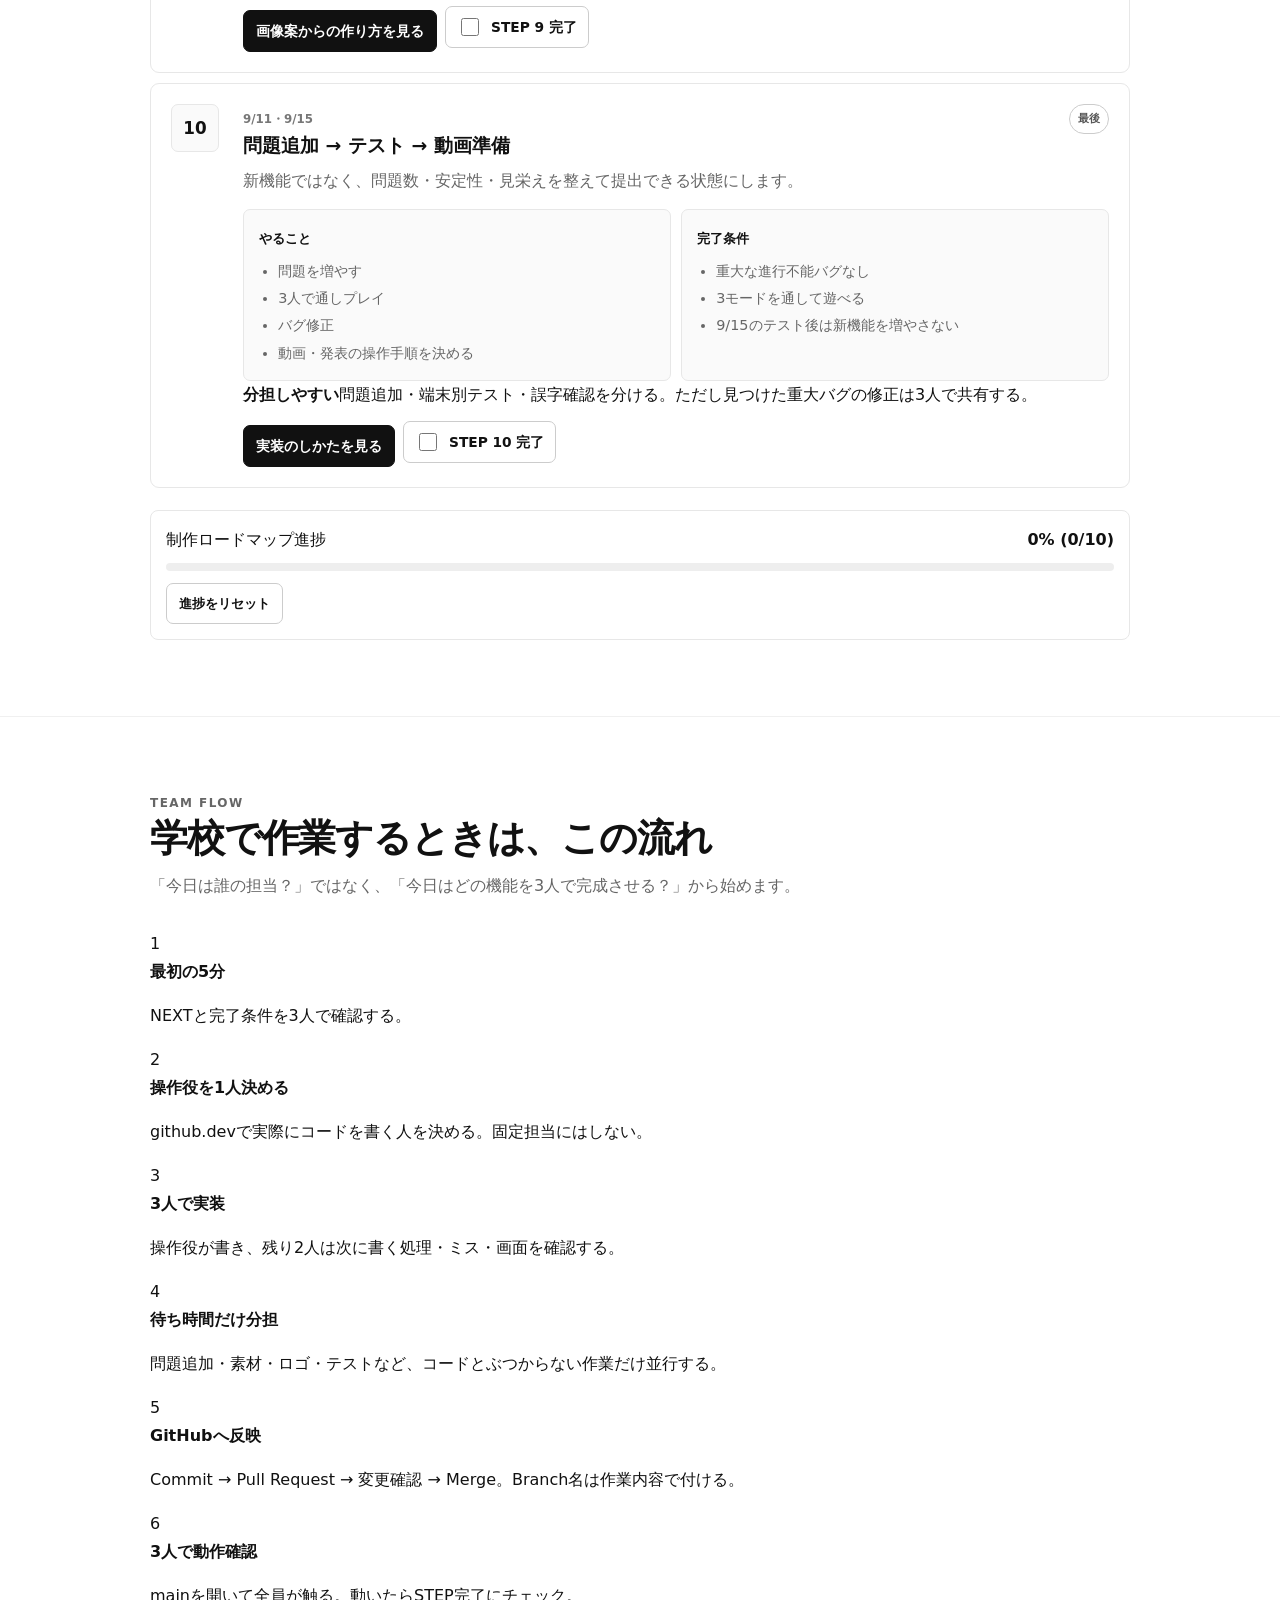
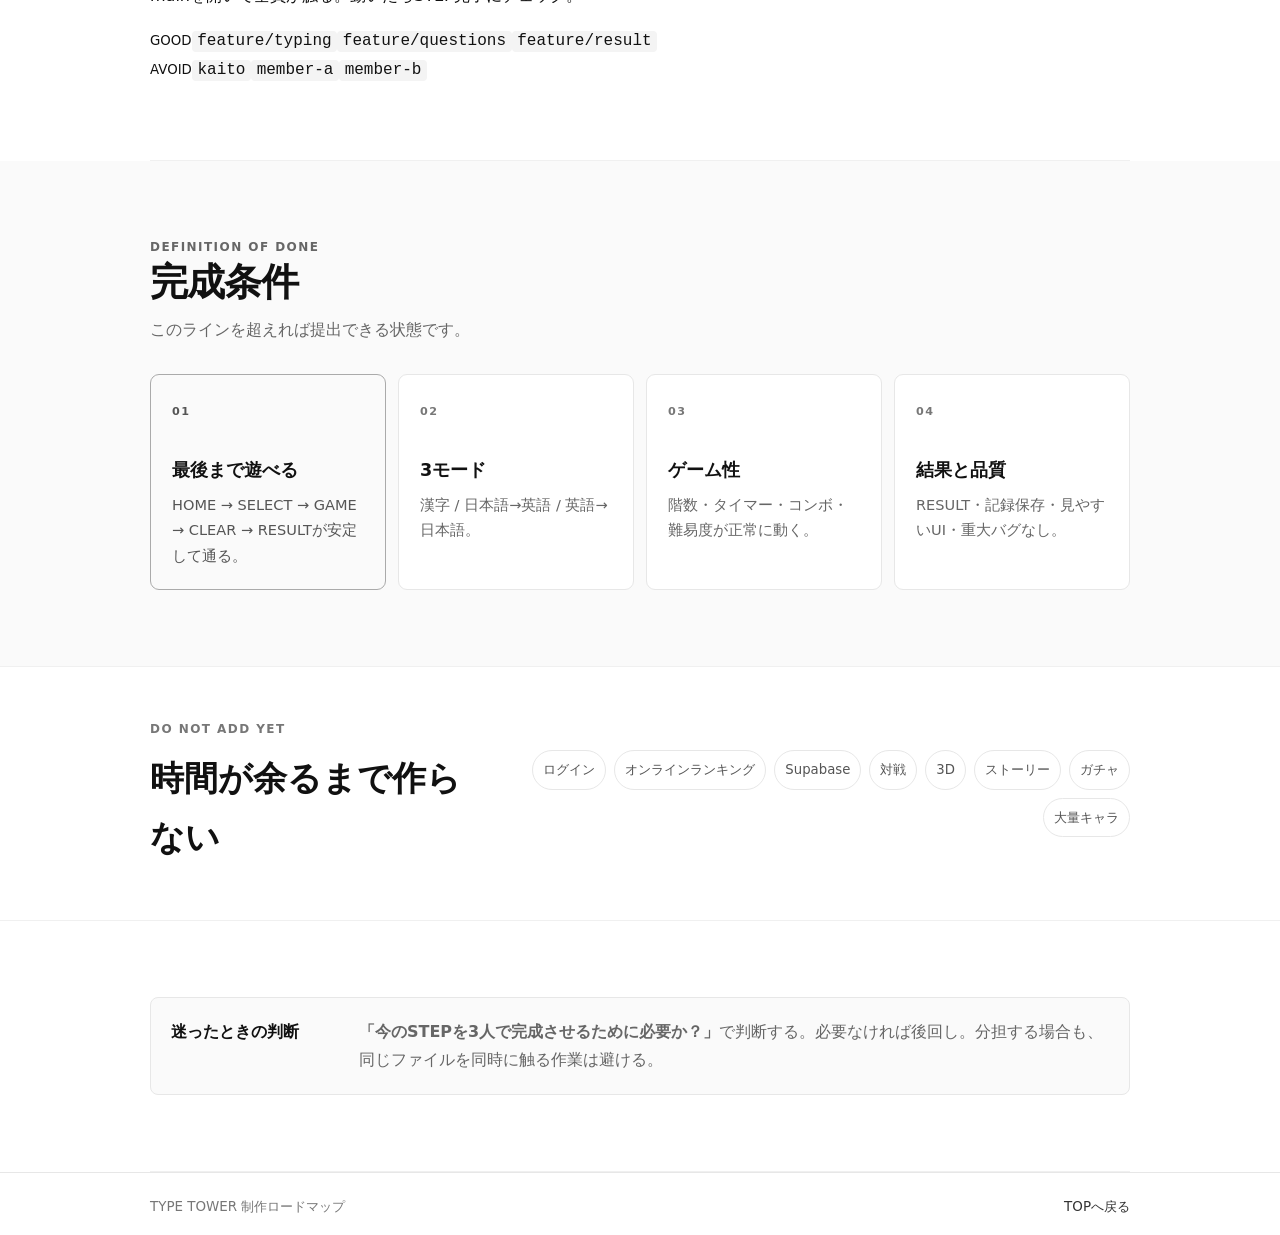
==== commit 75877028: "開発方針と実日程をロードマップへ反映" ====
--- a/index.html
+++ b/index.html
@@ -14,25 +14,30 @@
       <div class="nav-links">
         <a href="github-guide.html">GitHub超入門</a>
         <a href="#now">今やること</a>
+        <a href="#schedule">日程</a>
         <a href="#roadmap">作る順番</a>
-        <a href="#team">3人の動き</a>
+        <a href="#team">3人の進め方</a>
         <a href="#finish">完成条件</a>
       </div>
     </nav>
 
     <div class="wrap hero-grid">
       <div class="hero-copy">
-        <p class="eyebrow">3人 / 約2週間 / SCHOOL TEAM PROJECT</p>
+        <p class="eyebrow">3人 / 9月1日〜17日 / SCHOOL TEAM PROJECT</p>
         <h1>迷ったら、<br><span>上から順番に作る。</span></h1>
-        <p class="lead">最初から全部を作らない。まず「漢字1モードだけ」でゲームの芯を完成させ、その後にタイマー・別モード・見た目を足します。</p>
+        <p class="lead">基本は3人で同じ機能を一緒に作る。問題追加・素材探しなど、簡単で他の作業とぶつからない部分だけ分担します。</p>
         <div class="hero-actions">
           <a class="btn primary" href="#now">今やる作業を見る</a>
           <a class="btn ghost" href="github-guide.html">GitHubの使い方を見る</a>
         </div>
-        <div class="meta-row"><span>作品名 <strong>TYPE TOWER</strong></span><span>目標 <strong>1週目で遊べる状態</strong></span></div>
-      </div>
-
-      <div class="tower-card" aria-label="ゲームの基本ループ">
+        <div class="meta-row">
+          <span>作品名 <strong>TYPE TOWER</strong></span>
+          <span>開発方針 <strong>一緒に作るのが基本</strong></span>
+          <span>目標 <strong>9/11までにゲーム本体を固める</strong></span>
+        </div>
+      </div>
+
+      <div class="tower-card" aria-label="TYPE TOWER GAME画面の完成イメージ">
         <div class="tower-top">GOAL</div>
         <div class="tower-floor active">10F</div>
         <div class="tower-floor">9F</div>
@@ -50,20 +55,53 @@
     <section class="section wrap" id="github-first">
       <div class="section-head">
         <p class="eyebrow">BEFORE DEVELOPMENT</p>
-        <h2>GitHubが初めての人は、先にここ</h2>
+        <h2>GitHubが初めてなら、まずここ</h2>
         <p>GitHubとは何か、Branch、Commit、Pull Request、GitHub上での直接編集、github.devでのコード編集まで、初めてでも順番どおり進められるページを用意しています。</p>
       </div>
       <div class="core-rule">
         <strong>最初に3人で確認</strong>
-        <p>2人をCollaboratorへ追加 → GitHub超入門を読む → Branchを作る → その後に制作ロードマップのSTEP 1へ進みます。 <a href="github-guide.html"><b>GitHub超入門を開く →</b></a></p>
+        <p>Collaborator追加 → GitHub超入門を読む → 作業用Branchを作る → 制作ロードマップのSTEPへ進む。 <a href="github-guide.html"><b>GitHub超入門を開く →</b></a></p>
+      </div>
+    </section>
+
+    <section class="section section-soft" id="team-policy">
+      <div class="wrap">
+        <div class="section-head">
+          <p class="eyebrow">HOW WE BUILD</p>
+          <h2>基本は3人で一緒に作る</h2>
+          <p>担当を完全に分けません。難しい部分・ゲームの中心部分は3人で考え、1人が操作役としてコードを書き、残り2人が確認・相談します。</p>
+        </div>
+
+        <div class="policy-grid">
+          <article class="policy-card primary-policy">
+            <span class="policy-label">基本</span>
+            <h3>ゲームの中心は3人で作る</h3>
+            <p>画面切替、タイピング判定、階数、タイマー、ゲームループ、バグ修正などは一緒に進める。</p>
+          </article>
+          <article class="policy-card">
+            <span class="policy-label">操作役</span>
+            <h3>コードを書く人は交代</h3>
+            <p>その時間は1人だけがgithub.devを操作。機能や時間ごとに操作役を交代し、全員がGitHubとコードを触る。</p>
+          </article>
+          <article class="policy-card">
+            <span class="policy-label">分担OK</span>
+            <h3>独立した単純作業だけ並行</h3>
+            <p>問題JSON追加、問題調査、ロゴ案、素材探し、テスト、動画素材など、同じコードを同時に触らない作業を分担する。</p>
+          </article>
+        </div>
+
+        <div class="core-rule">
+          <strong>Branchの考え方</strong>
+          <p><code>person-a</code> のような人別ではなく、<code>feature/typing</code>・<code>feature/questions</code>・<code>feature/result</code> のように<strong>作業単位</strong>で作る。</p>
+        </div>
       </div>
     </section>
 
     <section class="section wrap" id="now">
       <div class="section-head">
         <p class="eyebrow">NEXT ACTION</p>
-        <h2>まず何を作る？</h2>
-        <p>チェック状況から、次にやる工程を自動で表示します。迷ったらここだけ見ればOKです。</p>
+        <h2>今、何を作る？</h2>
+        <p>チェック状況から次の工程を自動表示します。迷ったら、まずここだけ見ます。</p>
       </div>
 
       <div class="next-action" aria-live="polite">
@@ -78,7 +116,26 @@
 
       <div class="core-rule">
         <strong>最初の重要ルール</strong>
-        <p><b>漢字モード1つだけ</b>で「問題表示 → 入力 → 判定 → 階数変化 → クリア → RESULT」まで完成させる。英語モードや演出は、その後。</p>
+        <p><b>漢字モード1つだけ</b>で「問題表示 → 入力 → 判定 → 階数変化 → クリア → RESULT」まで完成させる。英語モードや豪華な演出は、その後。</p>
+      </div>
+    </section>
+
+    <section class="section section-soft" id="schedule">
+      <div class="wrap">
+        <div class="section-head">
+          <p class="eyebrow">SCHOOL SCHEDULE</p>
+          <h2>学校の日程に合わせた進め方</h2>
+          <p>9/11までにゲーム本体を固め、9/15は動画に入る前に最終テストをします。遅れた場合は新機能を削って、最後まで遊べる状態を優先します。</p>
+        </div>
+
+        <div class="schedule-list">
+          <article class="schedule-item done-plan"><time>9/1</time><div><b>企画・方針決定</b><p>アプリ決め、共同開発の方針決め、GitHub準備。</p></div><span>準備</span></article>
+          <article class="schedule-item coding"><time>9/2〜9/4</time><div><b>ゲームの核</b><p>STEP 1〜5を中心に、漢字モードでHOMEからRESULTまで遊べる状態を目指す。</p></div><span>3人で一緒</span></article>
+          <article class="schedule-item coding"><time>9/8〜9/9</time><div><b>ゲーム機能を追加</b><p>タイマー、コンボ、難易度、残り2モード、RESULTを順番に追加。</p></div><span>3人で一緒</span></article>
+          <article class="schedule-item coding"><time>9/10〜9/11</time><div><b>見た目・ロゴ・仕上げ</b><p>GAME画面を参考イメージへ近づける。ロゴ、問題追加などは待ち時間に分担可能。</p></div><span>一部を分担</span></article>
+          <article class="schedule-item test"><time>9/15</time><div><b>最終テスト → 動画準備</b><p>最初に3人で通しプレイして重大バグを修正。その後、動画構成・撮影素材を決める。</p></div><span>予備日</span></article>
+          <article class="schedule-item video"><time>9/16〜9/17</time><div><b>動画制作・発表準備</b><p>撮影、編集、発表手順の確認。原則として新しいゲーム機能は追加しない。</p></div><span>動画</span></article>
+        </div>
       </div>
     </section>
 
@@ -87,19 +144,20 @@
         <div class="section-head light">
           <p class="eyebrow">BUILD ORDER</p>
           <h2>この順番で作る</h2>
-          <p>各STEPの「完了条件」を満たしてから次へ進みます。途中で新しい案が出ても、原則この順番は崩しません。</p>
+          <p>各STEPの完了条件を満たしてから次へ進みます。「3人でやる」と書いてある部分は、基本的に分担せず一緒に進めます。</p>
         </div>
 
         <div class="roadmap">
           <article class="road-step" id="step-1" data-step="1">
             <div class="road-num">1</div>
             <div class="road-main">
-              <div class="road-title"><div><span>Day 1</span><h3>4画面の箱を作る</h3></div><span class="status">最初にやる</span></div>
+              <div class="road-title"><div><span>9/2</span><h3>4画面の箱を作る</h3></div><span class="status">最初にやる</span></div>
               <p class="why">まず画面遷移だけ確認します。デザインは仮で構いません。</p>
               <div class="task-grid">
                 <div><b>作るもの</b><ul><li>HOME</li><li>SELECT</li><li>GAME</li><li>RESULT</li></ul></div>
                 <div><b>完了条件</b><ul><li>STARTを押してGAMEへ行ける</li><li>RESULTまで移動できる</li><li>戻る操作ができる</li></ul></div>
               </div>
+              <div class="work-mode"><b>3人でやる</b><span>1人が操作、2人が画面構成とコードを確認。操作役は次のSTEPで交代。</span></div>
               <label class="stage-check"><input type="checkbox" data-key="step1"> <span>STEP 1 完了</span></label>
             </div>
           </article>
@@ -107,12 +165,13 @@
           <article class="road-step" id="step-2" data-step="2">
             <div class="road-num">2</div>
             <div class="road-main">
-              <div class="road-title"><div><span>Day 1–2</span><h3>漢字問題を表示する</h3></div></div>
+              <div class="road-title"><div><span>9/2</span><h3>漢字問題を表示する</h3></div></div>
               <p class="why">まだ英語モードは作りません。まず漢字だけでデータ読み込みを完成させます。</p>
               <div class="task-grid">
                 <div><b>作るもの</b><ul><li><code>kanji.json</code></li><li>問題のランダム表示</li><li>読みの答えデータ</li></ul></div>
                 <div><b>完了条件</b><ul><li>GAME画面に問題が1問出る</li><li>次の問題へ切り替えられる</li><li>最低10問でテストできる</li></ul></div>
               </div>
+              <div class="work-mode"><b>基本は3人</b><span>JSON読込と表示は一緒に作る。動いた後の問題追加だけ分担してOK。</span></div>
               <label class="stage-check"><input type="checkbox" data-key="step2"> <span>STEP 2 完了</span></label>
             </div>
           </article>
@@ -120,12 +179,13 @@
           <article class="road-step featured" id="step-3" data-step="3">
             <div class="road-num">3</div>
             <div class="road-main">
-              <div class="road-title"><div><span>Day 2–3</span><h3>タイピング判定を完成させる</h3></div><span class="status important">最重要</span></div>
-              <p class="why">ここがゲームの中心です。見た目より入力の気持ちよさを優先します。</p>
+              <div class="road-title"><div><span>9/3</span><h3>タイピング判定を完成させる</h3></div><span class="status important">最重要</span></div>
+              <p class="why">ここがゲームの中心です。見た目より、入力と判定が安定して動くことを優先します。</p>
               <div class="task-grid">
                 <div><b>作るもの</b><ul><li>入力欄</li><li>Enterで回答</li><li>正解 / MISS判定</li><li>次の問題へ進む</li></ul></div>
                 <div><b>完了条件</b><ul><li>正しい入力で正解になる</li><li>間違いをMISSにできる</li><li>連続で10問以上遊べる</li></ul></div>
               </div>
+              <div class="work-mode"><b>3人でやる</b><span>分担しない。全員が「入力 → 判定 → 次の問題」の流れを理解してから次へ進む。</span></div>
               <label class="stage-check"><input type="checkbox" data-key="step3"> <span>STEP 3 完了</span></label>
             </div>
           </article>
@@ -133,12 +193,13 @@
           <article class="road-step" id="step-4" data-step="4">
             <div class="road-num">4</div>
             <div class="road-main">
-              <div class="road-title"><div><span>Day 3–4</span><h3>タワーの上下とクリアをつなぐ</h3></div></div>
+              <div class="road-title"><div><span>9/3〜9/4</span><h3>タワーの上下とクリアをつなぐ</h3></div></div>
               <p class="why">タイピング結果をゲームとして成立させます。</p>
               <div class="task-grid">
                 <div><b>作るもの</b><ul><li>現在階の変数</li><li>正解で +1F</li><li>MISSで -1F</li><li>10FでCLEAR</li></ul></div>
-                <div><b>完了条件</b><ul><li>階数が画面に表示される</li><li>0F未満にならない</li><li>10F到達でRESULTへ進む</li></ul></div>
-              </div>
+                <div><b>完了条件</b><ul><li>階数が画面に表示される</li><li>1F未満にならない</li><li>10F到達でRESULTへ進む</li></ul></div>
+              </div>
+              <div class="work-mode"><b>3人でやる</b><span>ゲームルールなので一緒に確認。左の階数表示はこの段階では簡素でOK。</span></div>
               <label class="stage-check"><input type="checkbox" data-key="step4"> <span>STEP 4 完了</span></label>
             </div>
           </article>
@@ -146,12 +207,13 @@
           <article class="road-step milestone" id="step-5" data-step="5">
             <div class="road-num">5</div>
             <div class="road-main">
-              <div class="road-title"><div><span>Day 4–5</span><h3>最初から最後まで遊べる状態にする</h3></div><span class="status success">1週目の最優先</span></div>
-              <p class="why">この時点で一度「完成したゲーム」にします。ここまで来るまで新機能を増やしません。</p>
+              <div class="road-title"><div><span>9/4</span><h3>最初から最後まで遊べる状態にする</h3></div><span class="status success">最初の目標</span></div>
+              <p class="why">ここで一度「遊べるゲーム」にします。ここまで動く前に新機能を増やしません。</p>
               <div class="task-grid">
                 <div><b>追加するもの</b><ul><li>正解数</li><li>ミス数</li><li>簡易RESULT</li><li>もう一度遊ぶ</li></ul></div>
                 <div><b>完了条件</b><ul><li>HOME → CLEAR → RESULTが通る</li><li>リロードしても致命的に壊れない</li><li>3人全員が1ゲーム遊べる</li></ul></div>
               </div>
+              <div class="work-mode"><b>3人でやる</b><span>3人全員で実際にプレイ。誰か1人でも進め方が分からなければ、その場で共有する。</span></div>
               <label class="stage-check"><input type="checkbox" data-key="step5"> <span>STEP 5 完了</span></label>
             </div>
           </article>
@@ -159,12 +221,13 @@
           <article class="road-step" id="step-6" data-step="6">
             <div class="road-num">6</div>
             <div class="road-main">
-              <div class="road-title"><div><span>Day 5–7</span><h3>ゲーム性を追加する</h3></div></div>
-              <p class="why">芯が完成してから、遊びとして必要な機能を足します。</p>
-              <div class="task-grid">
-                <div><b>追加するもの</b><ul><li>1問ごとのタイマー</li><li>コンボ</li><li>難易度 EASY / NORMAL / HARD</li></ul></div>
+              <div class="road-title"><div><span>9/8</span><h3>タイマー・コンボ・難易度を追加する</h3></div></div>
+              <p class="why">芯が完成してから、ゲーム性に必要な機能を足します。</p>
+              <div class="task-grid">
+                <div><b>追加するもの</b><ul><li>1問ごとのタイマー</li><li>コンボ</li><li>EASY / NORMAL / HARD</li></ul></div>
                 <div><b>完了条件</b><ul><li>時間切れがMISSになる</li><li>コンボが正しく増減する</li><li>難易度で問題を分けられる</li></ul></div>
               </div>
+              <div class="work-mode"><b>3人でやる</b><span>タイマーの二重起動などが起こりやすいので、一緒に実装して全員でテストする。</span></div>
               <label class="stage-check"><input type="checkbox" data-key="step6"> <span>STEP 6 完了</span></label>
             </div>
           </article>
@@ -172,12 +235,13 @@
           <article class="road-step" id="step-7" data-step="7">
             <div class="road-num">7</div>
             <div class="road-main">
-              <div class="road-title"><div><span>Day 7–8</span><h3>残り2モードを追加する</h3></div></div>
+              <div class="road-title"><div><span>9/8〜9/9</span><h3>残り2モードを追加する</h3></div></div>
               <p class="why">漢字モードで完成した仕組みを使い回します。</p>
               <div class="task-grid">
                 <div><b>追加するもの</b><ul><li>日本語 → 英語</li><li>英語 → 日本語</li><li>モード選択</li></ul></div>
-                <div><b>完了条件</b><ul><li>3モードすべて遊べる</li><li>モード変更で問題が混ざらない</li><li>同じゲーム処理を重複させすぎない</li></ul></div>
-              </div>
+                <div><b>完了条件</b><ul><li>3モードすべて遊べる</li><li>モード変更で問題が混ざらない</li><li>ゲーム処理をコピーしすぎていない</li></ul></div>
+              </div>
+              <div class="work-mode"><b>一部を分担OK</b><span>モード切替のコードは一緒に作る。日本語・英語の問題作成は分担して並行できる。</span></div>
               <label class="stage-check"><input type="checkbox" data-key="step7"> <span>STEP 7 完了</span></label>
             </div>
           </article>
@@ -185,12 +249,13 @@
           <article class="road-step" id="step-8" data-step="8">
             <div class="road-num">8</div>
             <div class="road-main">
-              <div class="road-title"><div><span>Day 8–10</span><h3>RESULT・記録保存を完成させる</h3></div></div>
+              <div class="road-title"><div><span>9/9</span><h3>RESULT・記録保存を完成させる</h3></div></div>
               <p class="why">プレイ結果が分かるようにして、もう一度遊びたくなる形にします。</p>
               <div class="task-grid">
                 <div><b>表示するもの</b><ul><li>正解数 / ミス数</li><li>正答率</li><li>最大コンボ</li><li>クリア時間</li><li>ハイスコア</li></ul></div>
-                <div><b>完了条件</b><ul><li>値が毎回正しい</li><li>localStorageへ保存できる</li><li>保存失敗でもゲーム自体は遊べる</li></ul></div>
-              </div>
+                <div><b>完了条件</b><ul><li>値が毎回正しい</li><li>localStorageへ保存できる</li><li>保存失敗でもゲームは遊べる</li></ul></div>
+              </div>
+              <div class="work-mode"><b>基本は3人</b><span>記録計算と保存は一緒に作る。結果表示の文言調整などは最後に分担可能。</span></div>
               <label class="stage-check"><input type="checkbox" data-key="step8"> <span>STEP 8 完了</span></label>
             </div>
           </article>
@@ -198,12 +263,13 @@
           <article class="road-step" id="step-9" data-step="9">
             <div class="road-num">9</div>
             <div class="road-main">
-              <div class="road-title"><div><span>Day 9–11</span><h3>ここで初めて見た目を本格的に作る</h3></div></div>
-              <p class="why">動くものを壊さないよう、ゲーム画面を中心に完成度を上げます。</p>
-              <div class="task-grid">
-                <div><b>仕上げるもの</b><ul><li>タワー表示</li><li>正解 / MISS演出</li><li>アニメーション</li><li>効果音</li><li>PC中心のレスポンシブ</li></ul></div>
-                <div><b>完了条件</b><ul><li>問題と入力欄が最も見やすい</li><li>正解 / MISSが一目で分かる</li><li>演出で入力が止まらない</li></ul></div>
-              </div>
+              <div class="road-title"><div><span>9/10〜9/11</span><h3>参考画像をもとに見た目を仕上げる</h3></div></div>
+              <p class="why">動くゲームを壊さず、塔の断面・空・敵・HUDを組み立てて完成度を上げます。</p>
+              <div class="task-grid">
+                <div><b>仕上げるもの</b><ul><li>塔の断面と左右の空</li><li>問題の後ろの敵</li><li>フロア / TIME / COMBO</li><li>正解 / MISS演出</li><li>PC中心のレスポンシブ</li></ul></div>
+                <div><b>完了条件</b><ul><li>問題と入力欄が最も見やすい</li><li>敵が問題を隠さない</li><li>正解 / MISSが一目で分かる</li><li>演出で入力が止まらない</li></ul></div>
+              </div>
+              <div class="work-mode"><b>一部を分担OK</b><span>レイアウトは3人で合わせる。ロゴ案・敵素材・効果音・問題追加など独立作業は分担する。</span></div>
               <label class="stage-check"><input type="checkbox" data-key="step9"> <span>STEP 9 完了</span></label>
             </div>
           </article>
@@ -211,12 +277,13 @@
           <article class="road-step" id="step-10" data-step="10">
             <div class="road-num">10</div>
             <div class="road-main">
-              <div class="road-title"><div><span>Day 11–14</span><h3>問題追加 → テスト → 発表準備</h3></div><span class="status">最後</span></div>
-              <p class="why">新機能ではなく、問題数・安定性・見栄えを整えて完成させます。</p>
-              <div class="task-grid">
-                <div><b>やること</b><ul><li>問題を合計100〜150問程度へ</li><li>3人で通しプレイ</li><li>バグ修正</li><li>発表用の説明整理</li></ul></div>
-                <div><b>完了条件</b><ul><li>重大な進行不能バグなし</li><li>3モードを通して遊べる</li><li>14日目は新機能を入れない</li></ul></div>
-              </div>
+              <div class="road-title"><div><span>9/11・9/15</span><h3>問題追加 → テスト → 動画準備</h3></div><span class="status">最後</span></div>
+              <p class="why">新機能ではなく、問題数・安定性・見栄えを整えて提出できる状態にします。</p>
+              <div class="task-grid">
+                <div><b>やること</b><ul><li>問題を増やす</li><li>3人で通しプレイ</li><li>バグ修正</li><li>動画・発表の操作手順を決める</li></ul></div>
+                <div><b>完了条件</b><ul><li>重大な進行不能バグなし</li><li>3モードを通して遊べる</li><li>9/15のテスト後は新機能を増やさない</li></ul></div>
+              </div>
+              <div class="work-mode"><b>分担しやすい</b><span>問題追加・端末別テスト・誤字確認を分ける。ただし見つけた重大バグの修正は3人で共有する。</span></div>
               <label class="stage-check"><input type="checkbox" data-key="step10"> <span>STEP 10 完了</span></label>
             </div>
           </article>
@@ -233,24 +300,22 @@
     <section class="section wrap" id="team">
       <div class="section-head">
         <p class="eyebrow">TEAM FLOW</p>
-        <h2>3人はこう動く</h2>
-        <p>担当を完全に分離しすぎず、同じSTEPを3人で進めます。GitHubの具体的な操作は <a href="github-guide.html"><b>GitHub超入門</b></a> を見てください。</p>
-      </div>
-      <div class="team-grid">
-        <article class="team-card"><span class="role">A</span><h3>ゲーム処理</h3><ul><li>入力・判定</li><li>階数・コンボ</li><li>タイマー</li><li>ゲーム状態管理</li></ul></article>
-        <article class="team-card"><span class="role">B</span><h3>画面・UI</h3><ul><li>画面遷移</li><li>GAMEレイアウト</li><li>タワー表示</li><li>演出・レスポンシブ</li></ul></article>
-        <article class="team-card"><span class="role">C</span><h3>データ・結果</h3><ul><li>問題JSON</li><li>難易度分類</li><li>RESULT</li><li>記録保存・テスト</li></ul></article>
-      </div>
-
-      <div class="merge-guide">
-        <h3>同時作業するときのルール</h3>
-        <ol>
-          <li><b>STEP開始時：</b>3人で「今回どこまで作れば完了か」を確認。</li>
-          <li><b>Branch：</b>mainから作業用Branchを作ってから編集。</li>
-          <li><b>作業中：</b>担当外のファイルを大きく触る前に共有。</li>
-          <li><b>統合：</b>Commit → Pull Request → 別の1人が確認 → Merge。</li>
-          <li><b>STEP終了時：</b>mainをブラウザで動作確認。動いたらチェックを付けて次へ。</li>
-        </ol>
+        <h2>学校で作業するときは、この流れ</h2>
+        <p>「今日は誰の担当？」ではなく、「今日はどの機能を3人で完成させる？」から始めます。</p>
+      </div>
+
+      <div class="team-flow">
+        <div class="flow-step"><span>1</span><div><b>最初の5分</b><p>NEXTと完了条件を3人で確認する。</p></div></div>
+        <div class="flow-step"><span>2</span><div><b>操作役を1人決める</b><p>github.devで実際にコードを書く人を決める。固定担当にはしない。</p></div></div>
+        <div class="flow-step"><span>3</span><div><b>3人で実装</b><p>操作役が書き、残り2人は次に書く処理・ミス・画面を確認する。</p></div></div>
+        <div class="flow-step"><span>4</span><div><b>待ち時間だけ分担</b><p>問題追加・素材・ロゴ・テストなど、コードとぶつからない作業だけ並行する。</p></div></div>
+        <div class="flow-step"><span>5</span><div><b>GitHubへ反映</b><p>Commit → Pull Request → 変更確認 → Merge。Branch名は作業内容で付ける。</p></div></div>
+        <div class="flow-step"><span>6</span><div><b>3人で動作確認</b><p>mainを開いて全員が触る。動いたらSTEP完了にチェック。</p></div></div>
+      </div>
+
+      <div class="branch-examples">
+        <div><small>GOOD</small><code>feature/typing</code><code>feature/questions</code><code>feature/result</code></div>
+        <div><small>AVOID</small><code>kaito</code><code>member-a</code><code>member-b</code></div>
       </div>
     </section>
 
@@ -276,7 +341,7 @@
     <section class="section wrap">
       <div class="final-rule">
         <strong>迷ったときの判断</strong>
-        <p><b>「今のSTEPを完成させるために必要か？」</b>で判断する。必要なければメモだけ残して後回し。特にSTEP 5までは、見た目・追加モード・豪華演出よりゲームループを優先する。</p>
+        <p><b>「今のSTEPを3人で完成させるために必要か？」</b>で判断する。必要なければ後回し。分担する場合も、同じファイルを同時に触る作業は避ける。</p>
       </div>
     </section>
   </main>
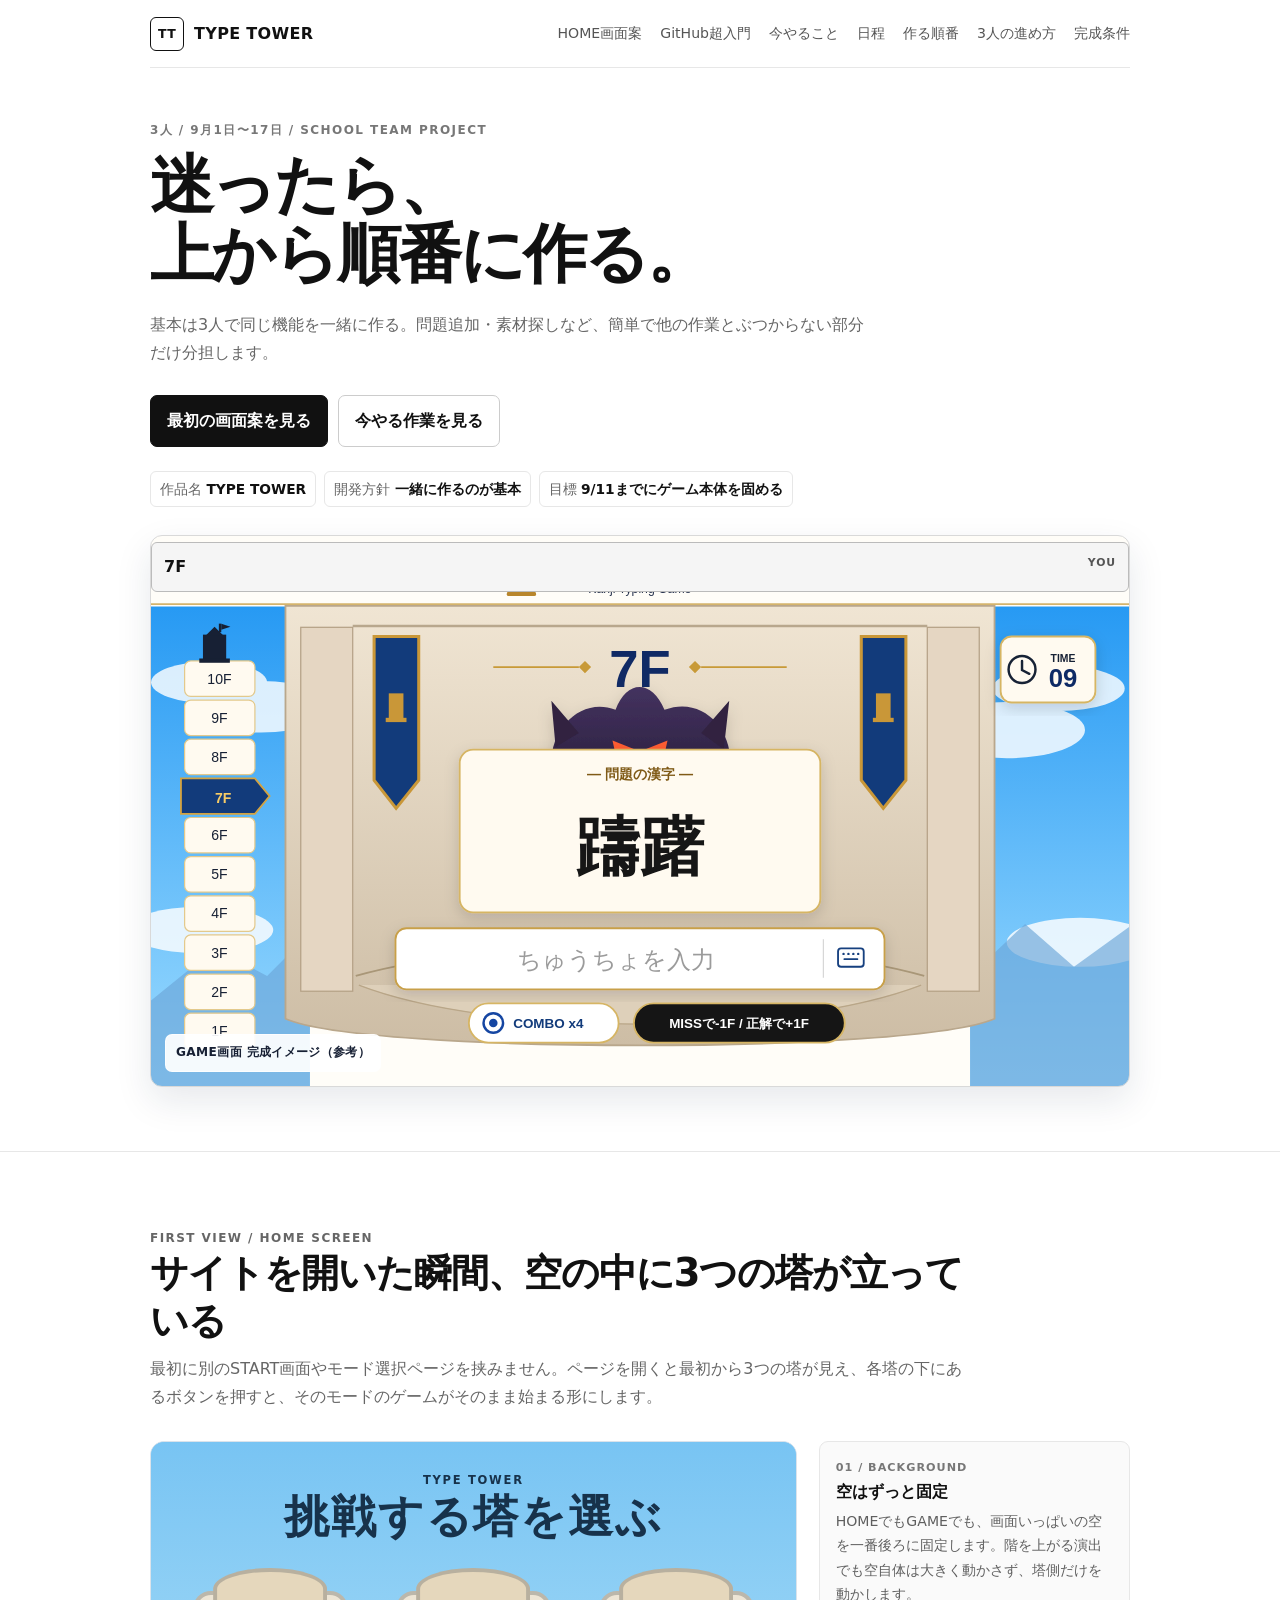
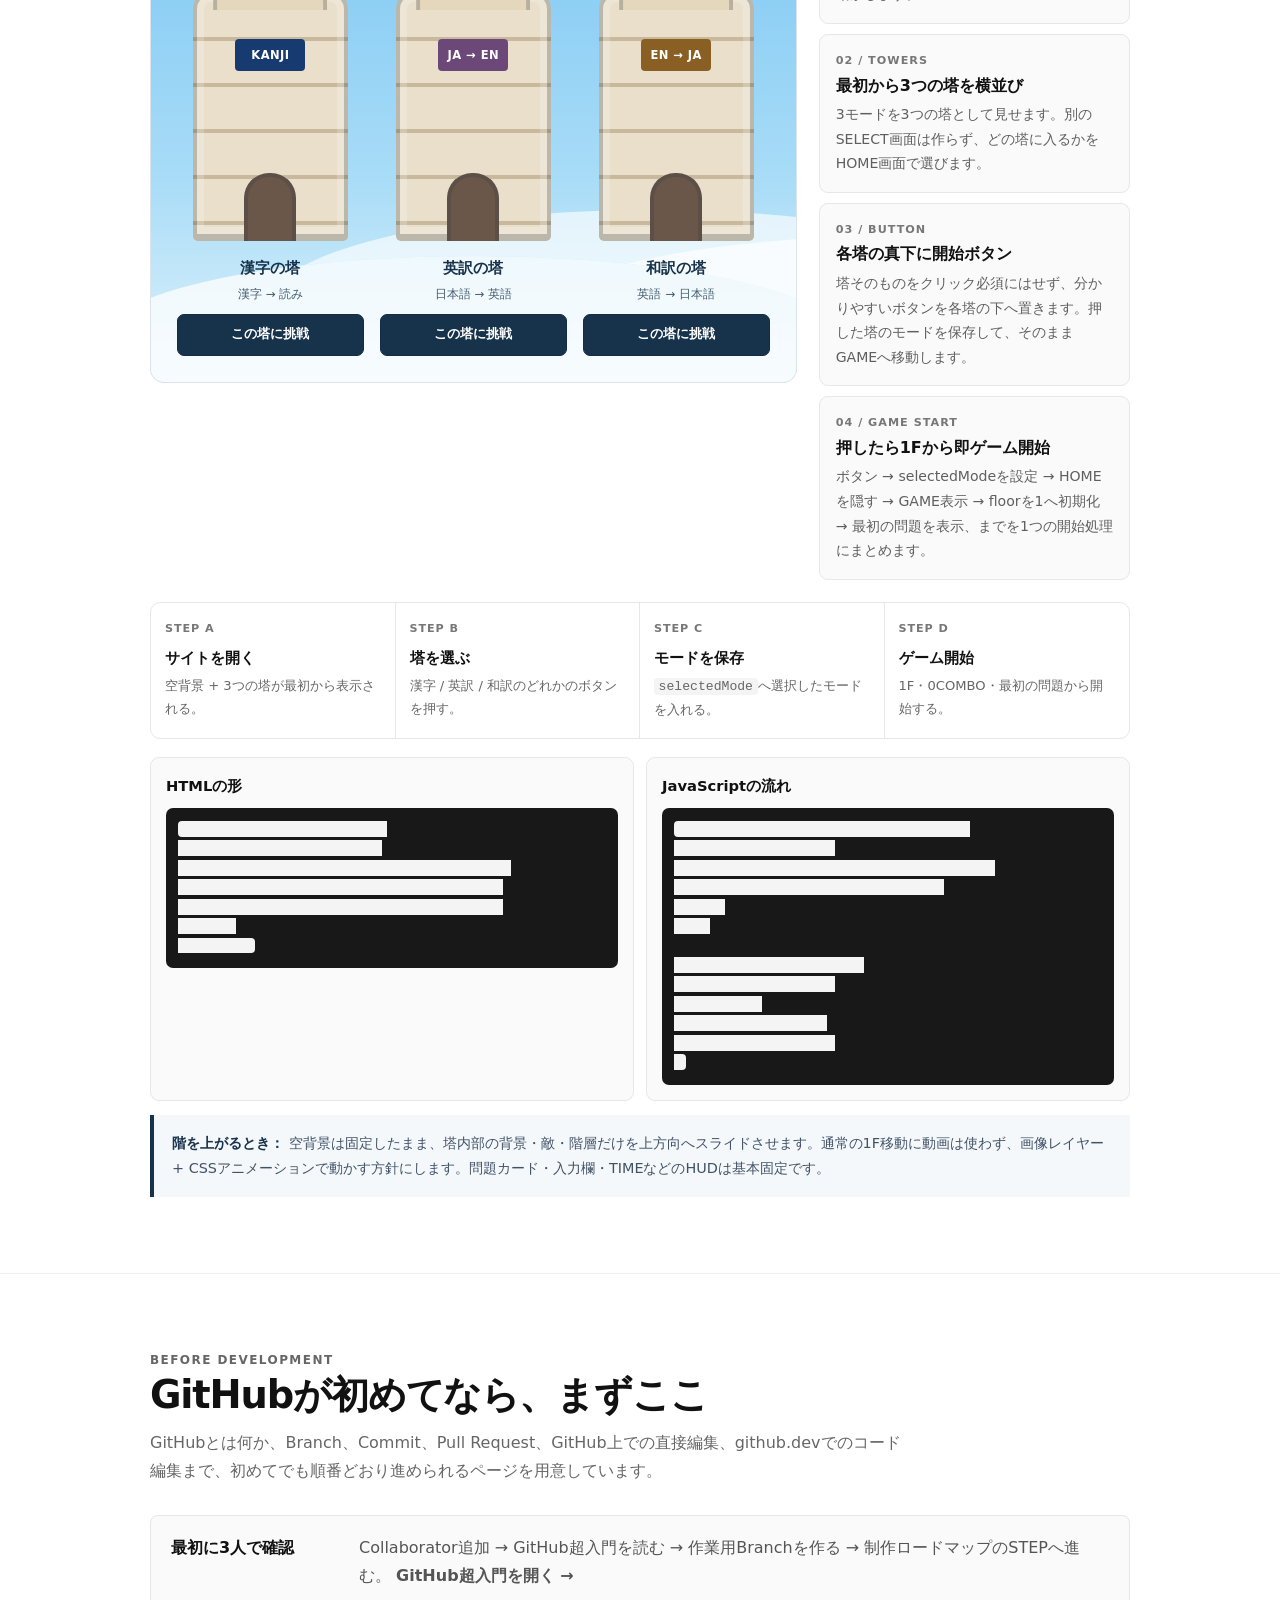
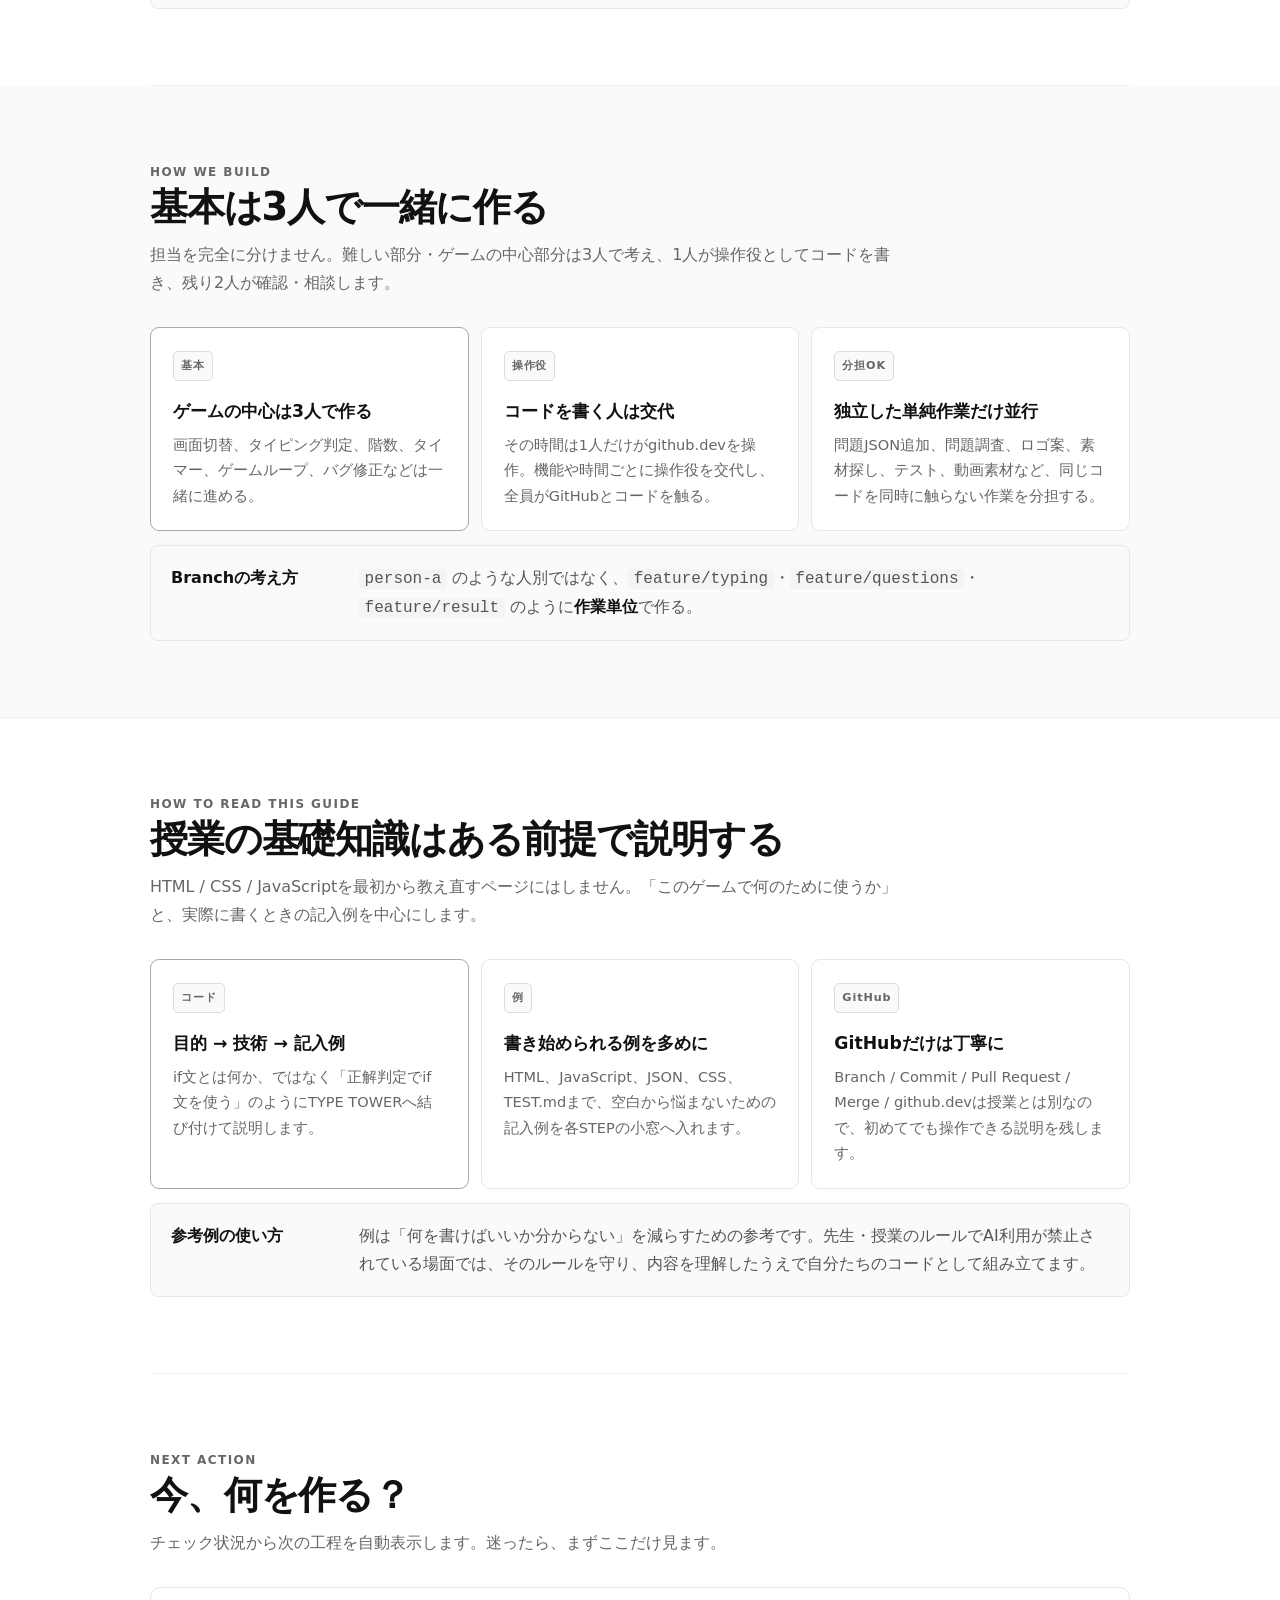
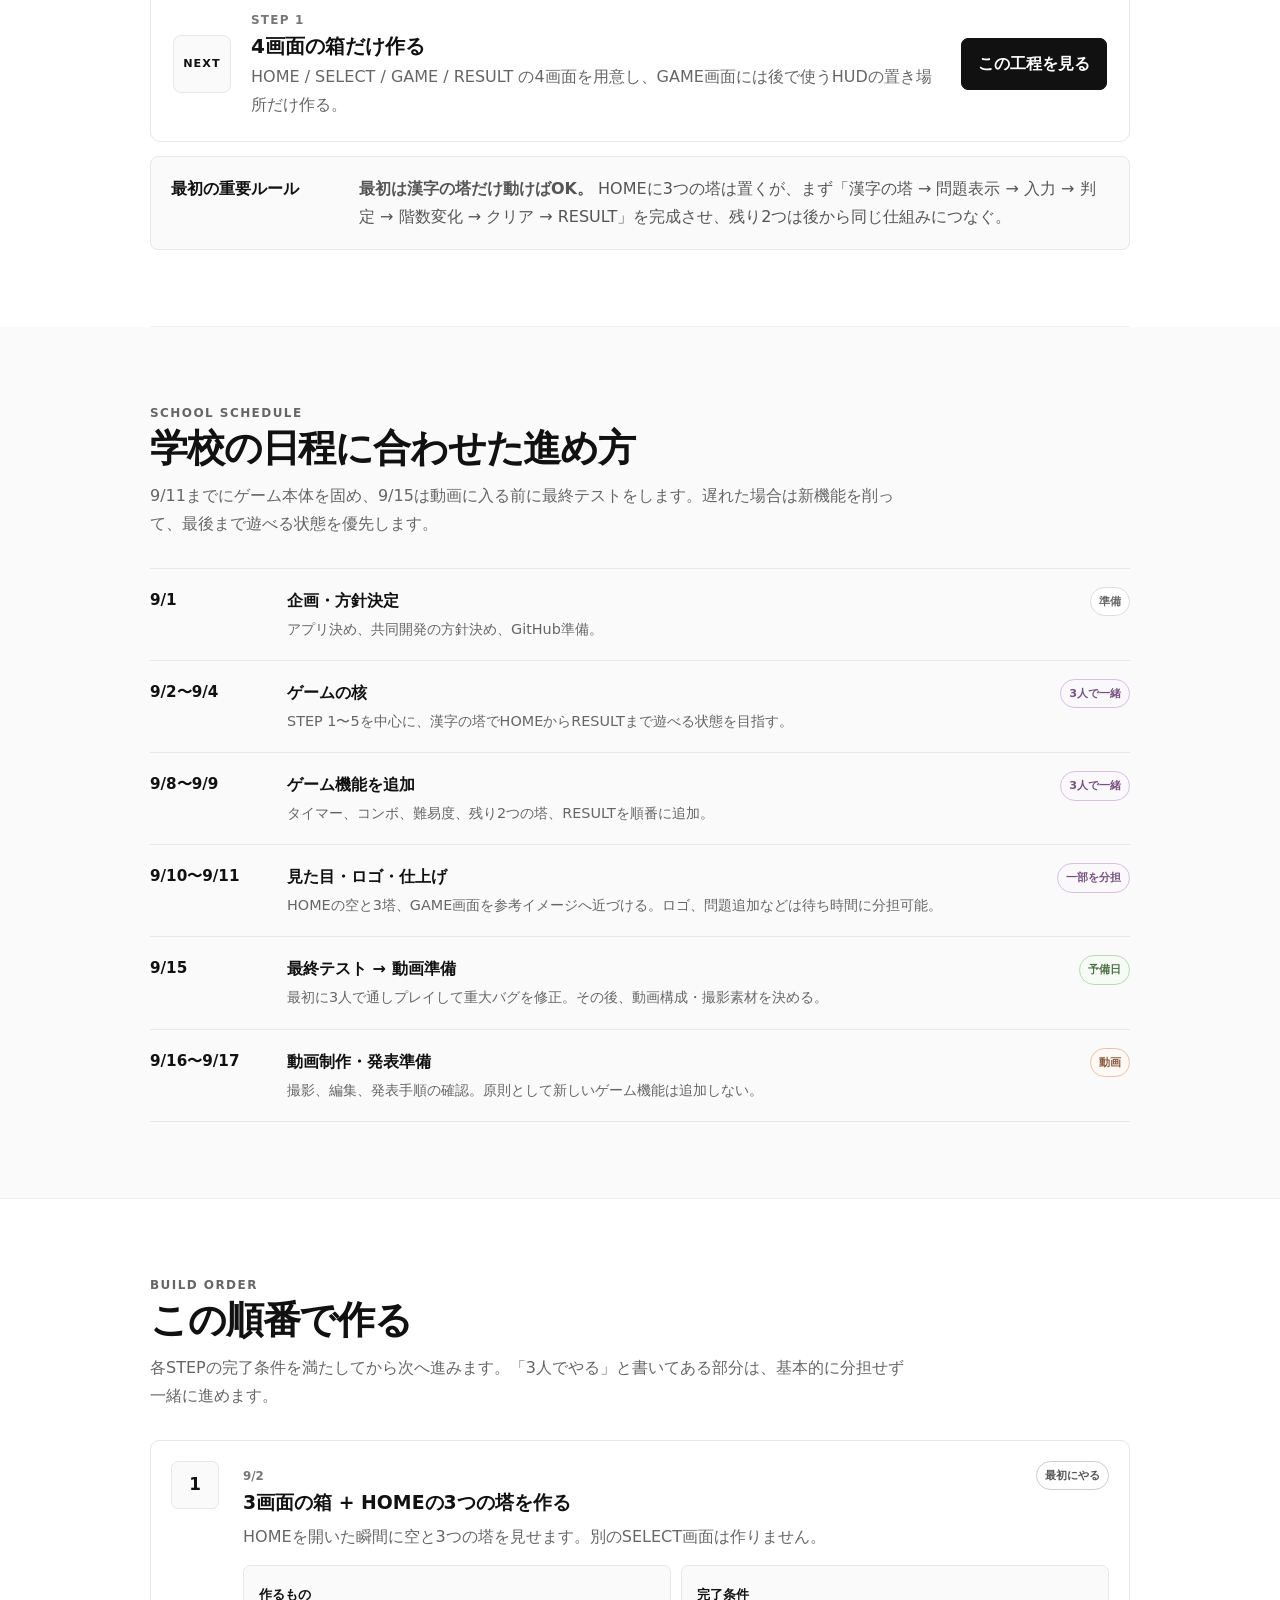
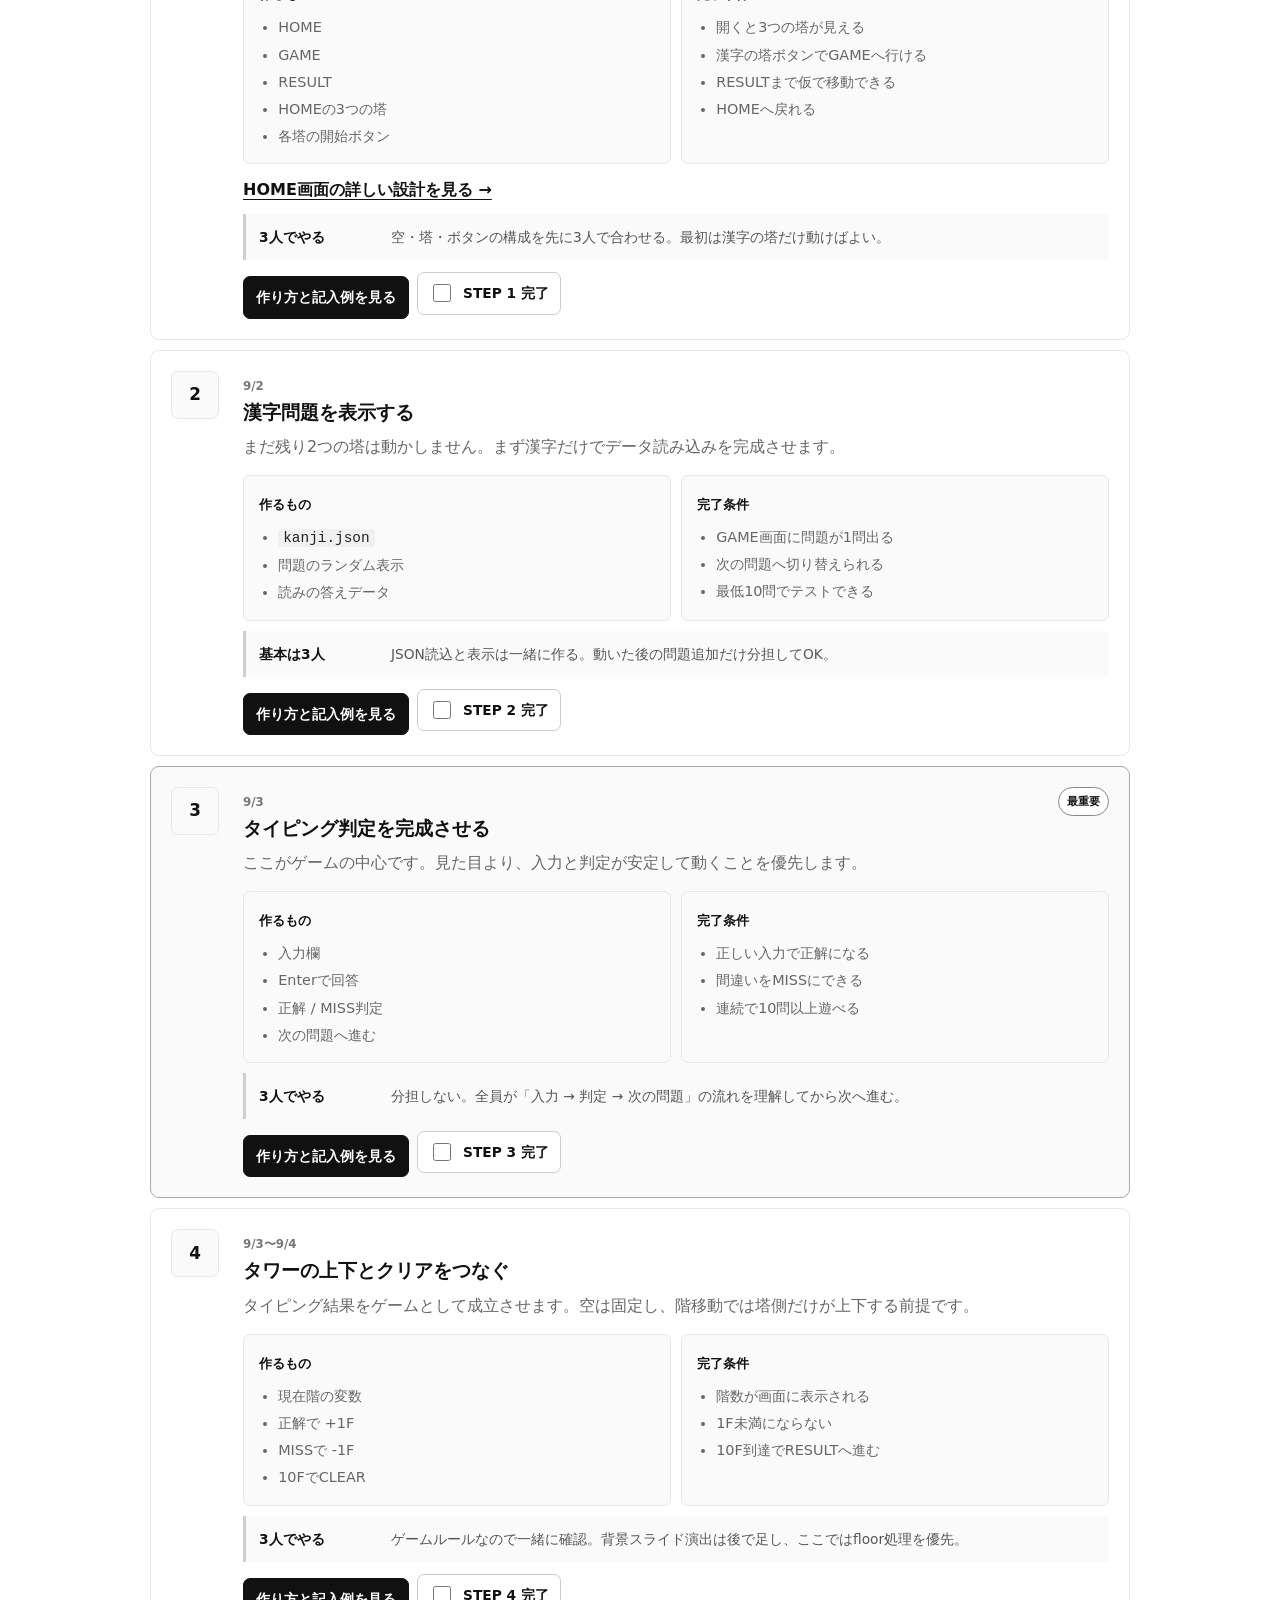
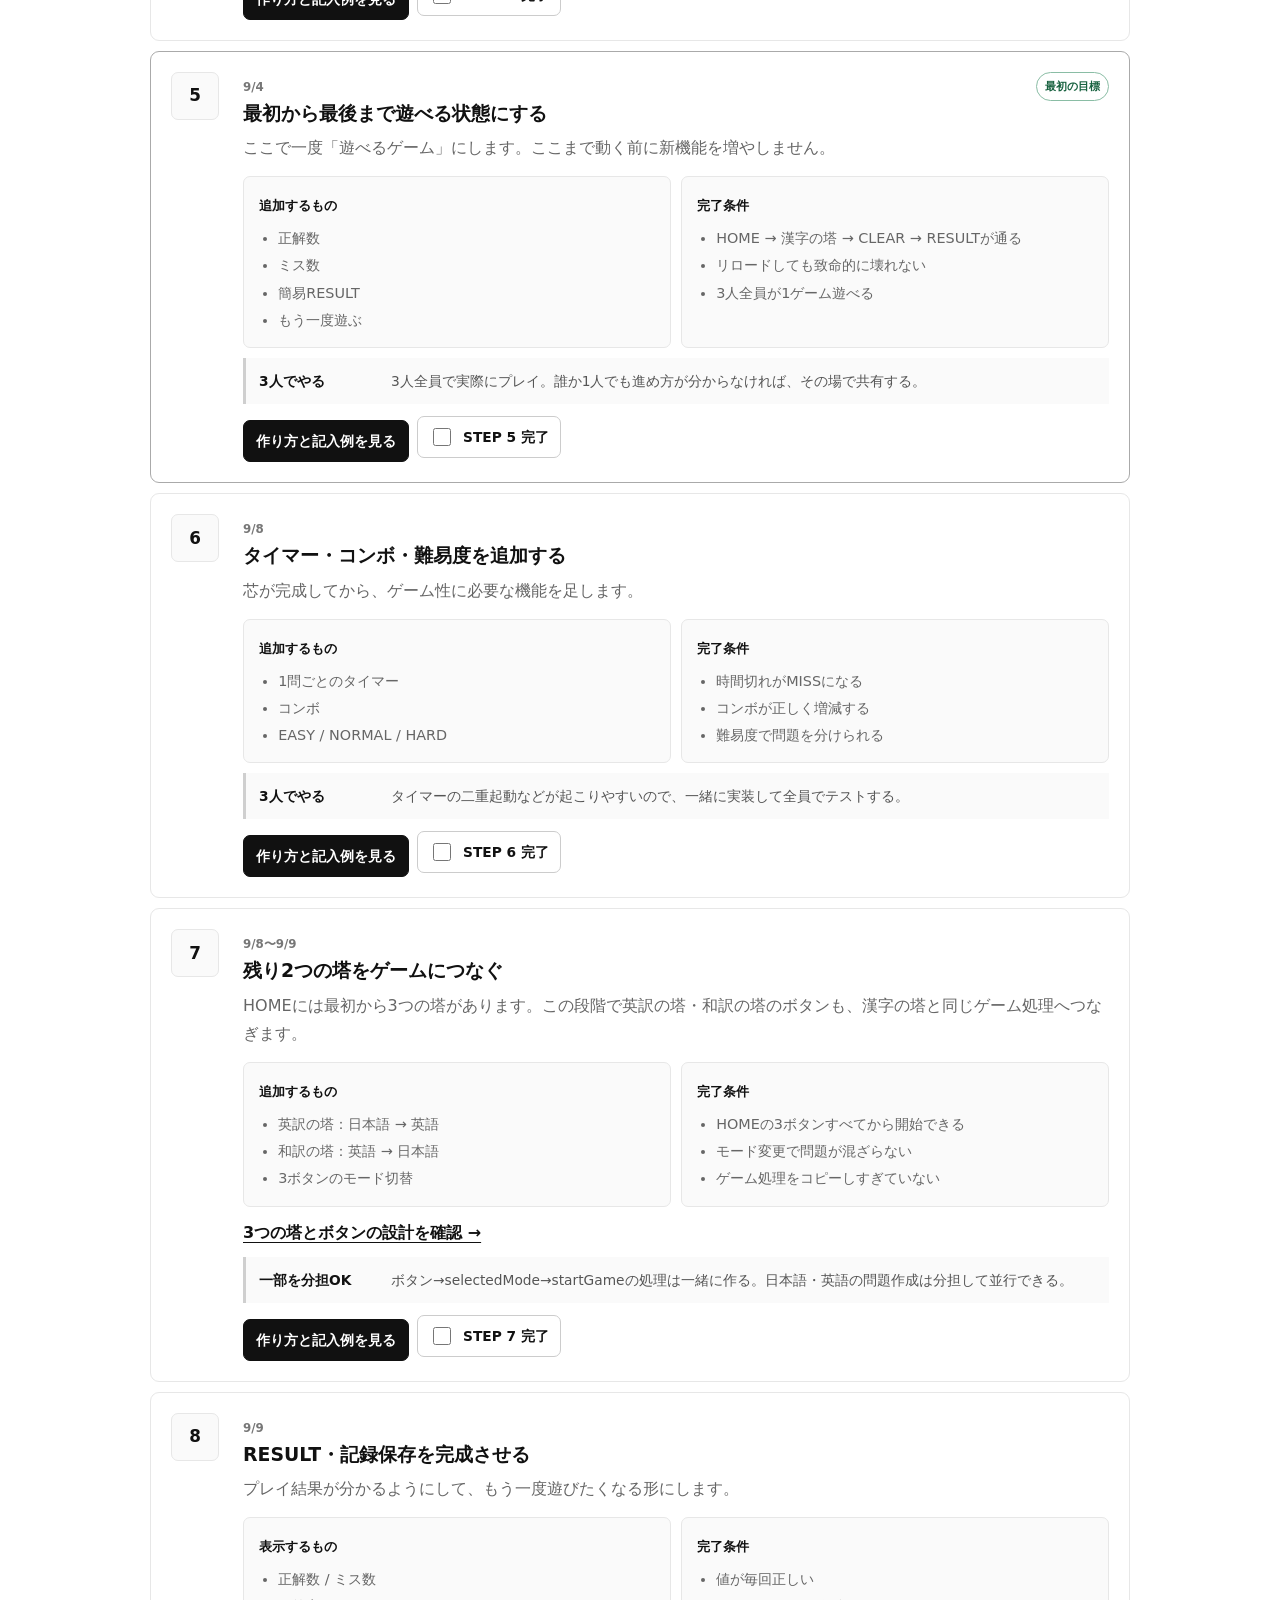
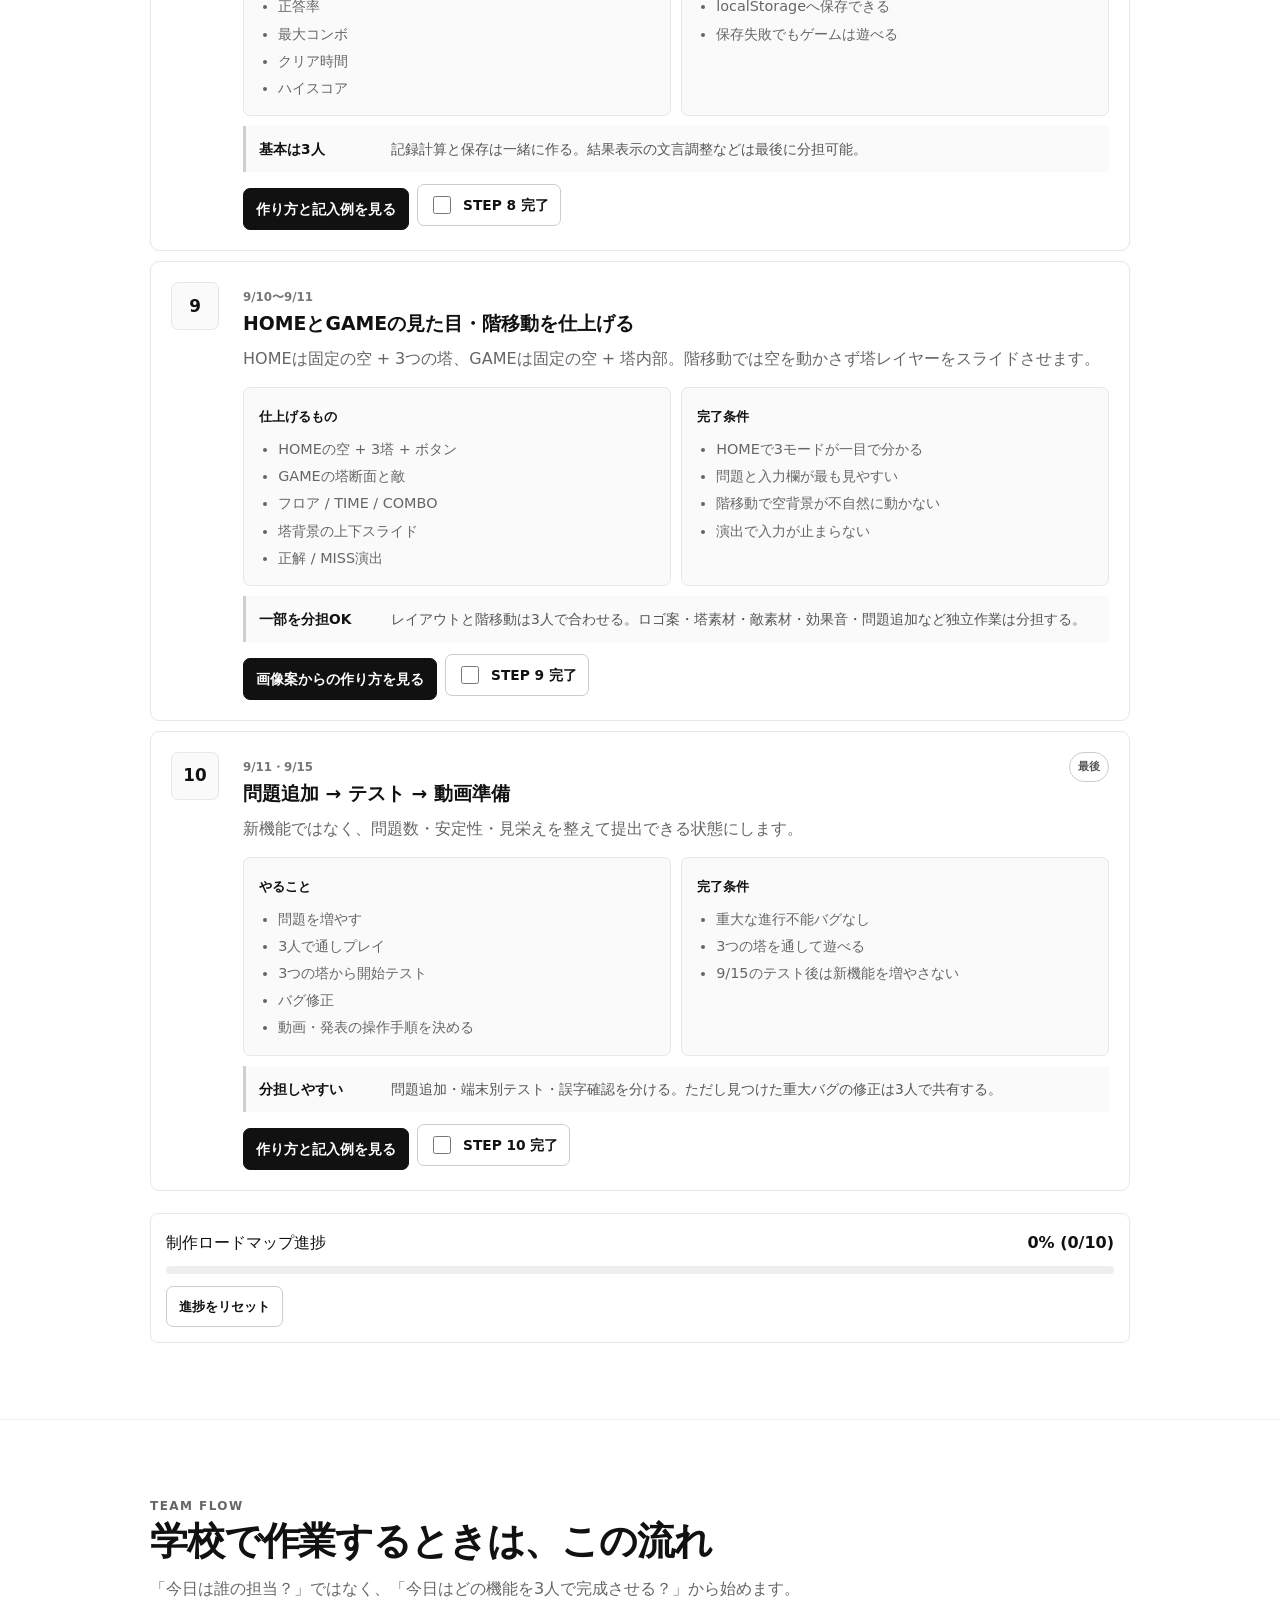
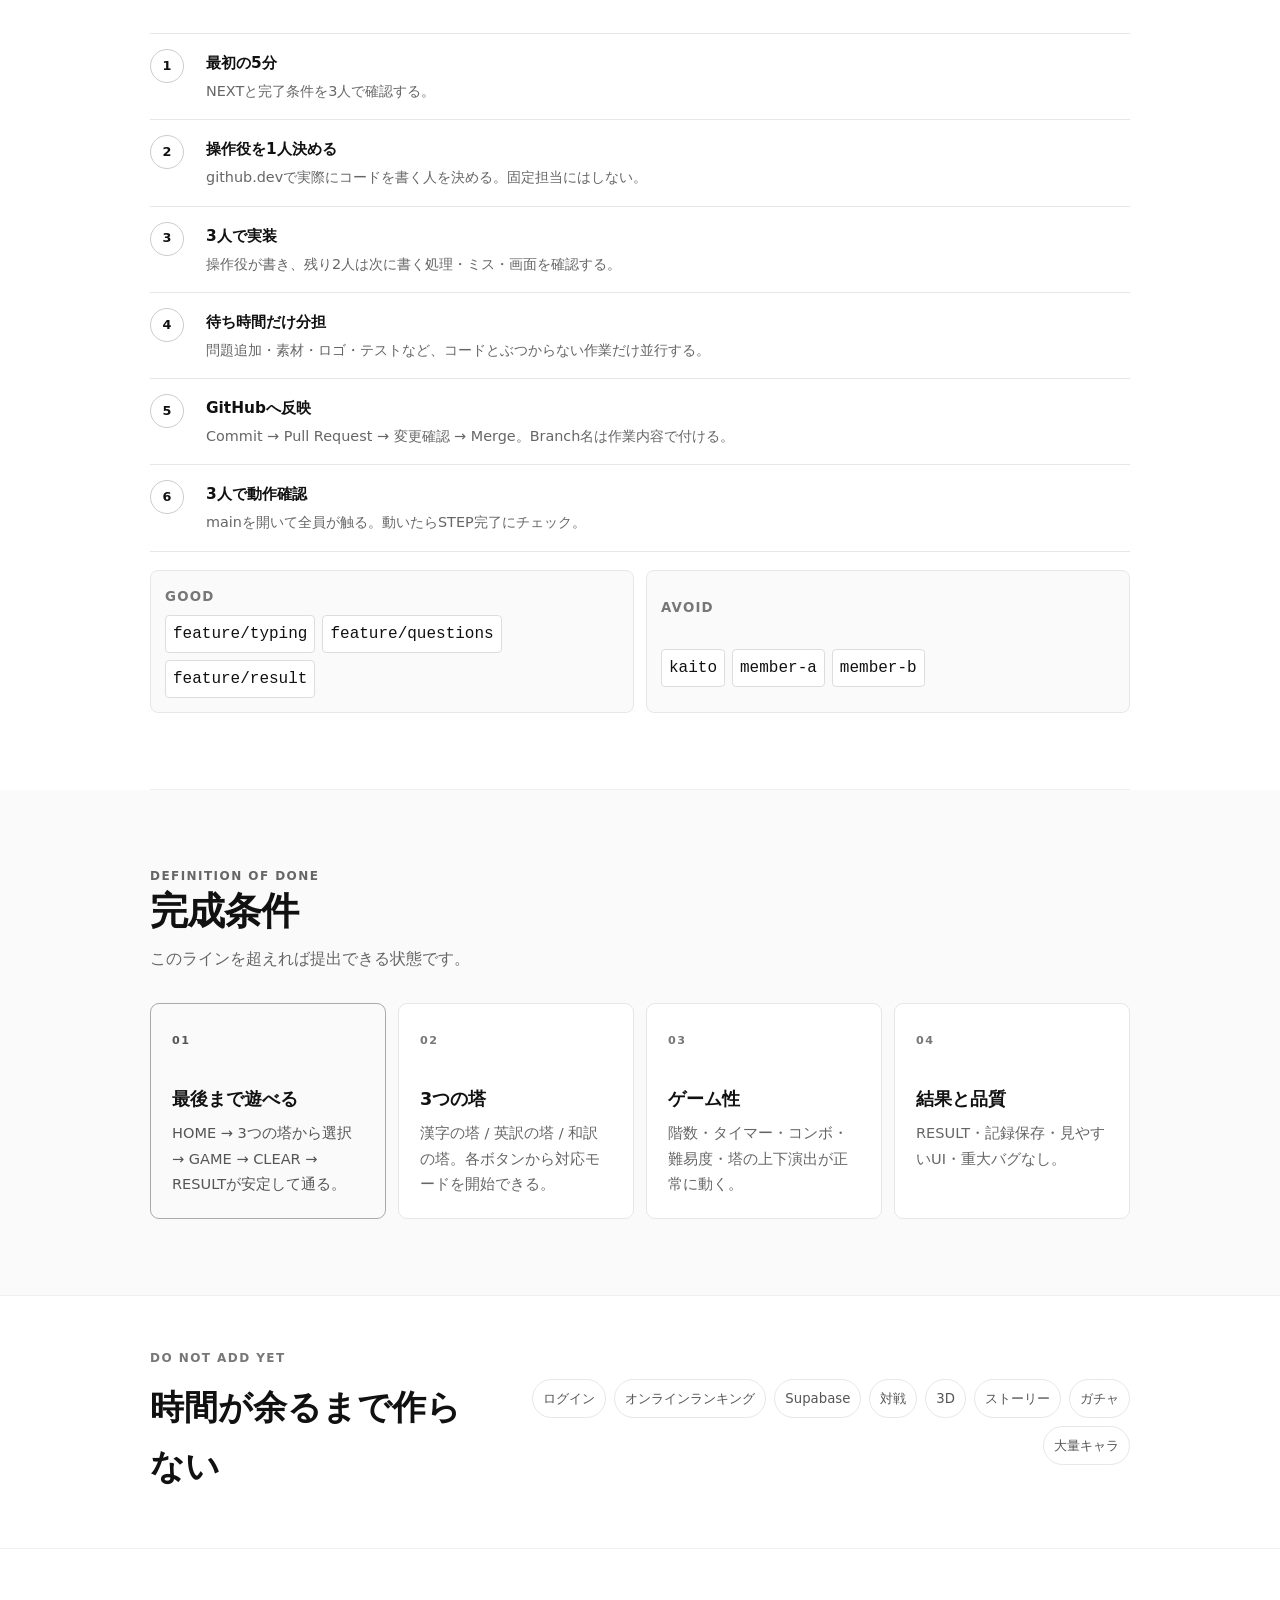
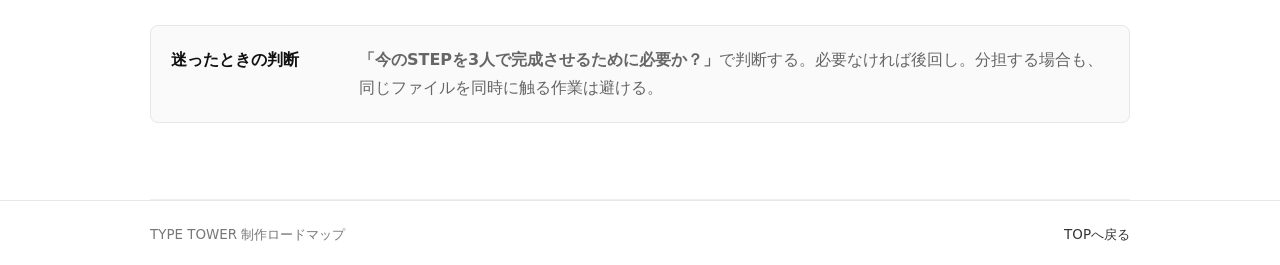
==== commit 21d465d6: "Document three-tower home screen and direct mode start flow" ====
--- a/index.html
+++ b/index.html
@@ -6,12 +6,14 @@
   <meta name="theme-color" content="#ffffff" />
   <title>TYPE TOWER | 制作ロードマップ</title>
   <link rel="stylesheet" href="styles.css" />
+  <link rel="stylesheet" href="home-screen-plan.css" />
 </head>
 <body>
   <header class="hero" id="top">
     <nav class="nav wrap" aria-label="メインナビゲーション">
       <a class="brand" href="#top"><span class="brand-mark">TT</span><span>TYPE TOWER</span></a>
       <div class="nav-links">
+        <a href="#home-screen-plan">HOME画面案</a>
         <a href="github-guide.html">GitHub超入門</a>
         <a href="#now">今やること</a>
         <a href="#schedule">日程</a>
@@ -27,8 +29,8 @@
         <h1>迷ったら、<br><span>上から順番に作る。</span></h1>
         <p class="lead">基本は3人で同じ機能を一緒に作る。問題追加・素材探しなど、簡単で他の作業とぶつからない部分だけ分担します。</p>
         <div class="hero-actions">
-          <a class="btn primary" href="#now">今やる作業を見る</a>
-          <a class="btn ghost" href="github-guide.html">GitHubの使い方を見る</a>
+          <a class="btn primary" href="#home-screen-plan">最初の画面案を見る</a>
+          <a class="btn ghost" href="#now">今やる作業を見る</a>
         </div>
         <div class="meta-row">
           <span>作品名 <strong>TYPE TOWER</strong></span>
@@ -52,6 +54,113 @@
   </header>
 
   <main>
+    <section class="section home-plan" id="home-screen-plan">
+      <div class="wrap">
+        <div class="section-head">
+          <p class="eyebrow">FIRST VIEW / HOME SCREEN</p>
+          <h2>サイトを開いた瞬間、空の中に3つの塔が立っている</h2>
+          <p>最初に別のSTART画面やモード選択ページを挟みません。ページを開くと最初から3つの塔が見え、各塔の下にあるボタンを押すと、そのモードのゲームがそのまま始まる形にします。</p>
+        </div>
+
+        <div class="home-concept">
+          <div class="home-preview" aria-label="TYPE TOWER HOME画面の構成イメージ">
+            <div class="home-preview-ui">
+              <div class="home-preview-title">
+                <small>TYPE TOWER</small>
+                <strong>挑戦する塔を選ぶ</strong>
+              </div>
+
+              <div class="tower-select-row">
+                <article class="tower-choice">
+                  <div class="tower-visual"><span class="tower-banner">KANJI</span></div>
+                  <p class="tower-name">漢字の塔</p>
+                  <p class="tower-mode">漢字 → 読み</p>
+                  <button class="tower-start" type="button" tabindex="-1">この塔に挑戦</button>
+                </article>
+
+                <article class="tower-choice">
+                  <div class="tower-visual"><span class="tower-banner">JA → EN</span></div>
+                  <p class="tower-name">英訳の塔</p>
+                  <p class="tower-mode">日本語 → 英語</p>
+                  <button class="tower-start" type="button" tabindex="-1">この塔に挑戦</button>
+                </article>
+
+                <article class="tower-choice">
+                  <div class="tower-visual"><span class="tower-banner">EN → JA</span></div>
+                  <p class="tower-name">和訳の塔</p>
+                  <p class="tower-mode">英語 → 日本語</p>
+                  <button class="tower-start" type="button" tabindex="-1">この塔に挑戦</button>
+                </article>
+              </div>
+            </div>
+          </div>
+
+          <div class="home-spec-list">
+            <article class="home-spec-card">
+              <small>01 / BACKGROUND</small>
+              <h3>空はずっと固定</h3>
+              <p>HOMEでもGAMEでも、画面いっぱいの空を一番後ろに固定します。階を上がる演出でも空自体は大きく動かさず、塔側だけを動かします。</p>
+            </article>
+            <article class="home-spec-card">
+              <small>02 / TOWERS</small>
+              <h3>最初から3つの塔を横並び</h3>
+              <p>3モードを3つの塔として見せます。別のSELECT画面は作らず、どの塔に入るかをHOME画面で選びます。</p>
+            </article>
+            <article class="home-spec-card">
+              <small>03 / BUTTON</small>
+              <h3>各塔の真下に開始ボタン</h3>
+              <p>塔そのものをクリック必須にはせず、分かりやすいボタンを各塔の下へ置きます。押した塔のモードを保存して、そのままGAMEへ移動します。</p>
+            </article>
+            <article class="home-spec-card">
+              <small>04 / GAME START</small>
+              <h3>押したら1Fから即ゲーム開始</h3>
+              <p>ボタン → selectedModeを設定 → HOMEを隠す → GAME表示 → floorを1へ初期化 → 最初の問題を表示、までを1つの開始処理にまとめます。</p>
+            </article>
+          </div>
+        </div>
+
+        <div class="home-flow" aria-label="HOMEからGAME開始までの流れ">
+          <div><span>STEP A</span><b>サイトを開く</b><p>空背景 + 3つの塔が最初から表示される。</p></div>
+          <div><span>STEP B</span><b>塔を選ぶ</b><p>漢字 / 英訳 / 和訳のどれかのボタンを押す。</p></div>
+          <div><span>STEP C</span><b>モードを保存</b><p><code>selectedMode</code>へ選択したモードを入れる。</p></div>
+          <div><span>STEP D</span><b>ゲーム開始</b><p>1F・0COMBO・最初の問題から開始する。</p></div>
+        </div>
+
+        <div class="home-code">
+          <div>
+            <h3>HTMLの形</h3>
+            <pre><code>&lt;section data-screen="home"&gt;
+  &lt;div class="tower-select"&gt;
+    &lt;button data-mode="kanji"&gt;漢字の塔&lt;/button&gt;
+    &lt;button data-mode="jaEn"&gt;英訳の塔&lt;/button&gt;
+    &lt;button data-mode="enJa"&gt;和訳の塔&lt;/button&gt;
+  &lt;/div&gt;
+&lt;/section&gt;</code></pre>
+          </div>
+          <div>
+            <h3>JavaScriptの流れ</h3>
+            <pre><code>document.querySelectorAll('[data-mode]')
+  .forEach(button =&gt; {
+    button.addEventListener('click', () =&gt; {
+      startGame(button.dataset.mode);
+    });
+  });
+
+function startGame(mode) {
+  selectedMode = mode;
+  floor = 1;
+  showScreen('game');
+  loadModeQuestions();
+}</code></pre>
+          </div>
+        </div>
+
+        <div class="home-note">
+          <b>階を上がるとき：</b> 空背景は固定したまま、塔内部の背景・敵・階層だけを上方向へスライドさせます。通常の1F移動に動画は使わず、画像レイヤー + CSSアニメーションで動かす方針にします。問題カード・入力欄・TIMEなどのHUDは基本固定です。
+        </div>
+      </div>
+    </section>
+
     <section class="section wrap" id="github-first">
       <div class="section-head">
         <p class="eyebrow">BEFORE DEVELOPMENT</p>
@@ -108,15 +217,15 @@
         <div class="next-badge">NEXT</div>
         <div class="next-copy">
           <p id="nextStepLabel">STEP 1</p>
-          <h3 id="nextStepTitle">4画面の箱だけ作る</h3>
-          <p id="nextStepText">HOME / SELECT / GAME / RESULT の4画面を、見た目を作り込まずに用意する。</p>
+          <h3 id="nextStepTitle">3画面の箱とHOMEの塔を作る</h3>
+          <p id="nextStepText">HOME / GAME / RESULT の3画面を用意し、HOMEには3つの塔と開始ボタンを置く。</p>
         </div>
         <a class="btn primary dark-btn" id="nextStepLink" href="#step-1">この工程を見る</a>
       </div>
 
       <div class="core-rule">
         <strong>最初の重要ルール</strong>
-        <p><b>漢字モード1つだけ</b>で「問題表示 → 入力 → 判定 → 階数変化 → クリア → RESULT」まで完成させる。英語モードや豪華な演出は、その後。</p>
+        <p><b>最初は漢字の塔だけ動けばOK。</b> HOMEに3つの塔は置くが、まず「漢字の塔 → 問題表示 → 入力 → 判定 → 階数変化 → クリア → RESULT」を完成させ、残り2つは後から同じ仕組みにつなぐ。</p>
       </div>
     </section>
 
@@ -130,9 +239,9 @@
 
         <div class="schedule-list">
           <article class="schedule-item done-plan"><time>9/1</time><div><b>企画・方針決定</b><p>アプリ決め、共同開発の方針決め、GitHub準備。</p></div><span>準備</span></article>
-          <article class="schedule-item coding"><time>9/2〜9/4</time><div><b>ゲームの核</b><p>STEP 1〜5を中心に、漢字モードでHOMEからRESULTまで遊べる状態を目指す。</p></div><span>3人で一緒</span></article>
-          <article class="schedule-item coding"><time>9/8〜9/9</time><div><b>ゲーム機能を追加</b><p>タイマー、コンボ、難易度、残り2モード、RESULTを順番に追加。</p></div><span>3人で一緒</span></article>
-          <article class="schedule-item coding"><time>9/10〜9/11</time><div><b>見た目・ロゴ・仕上げ</b><p>GAME画面を参考イメージへ近づける。ロゴ、問題追加などは待ち時間に分担可能。</p></div><span>一部を分担</span></article>
+          <article class="schedule-item coding"><time>9/2〜9/4</time><div><b>ゲームの核</b><p>STEP 1〜5を中心に、漢字の塔でHOMEからRESULTまで遊べる状態を目指す。</p></div><span>3人で一緒</span></article>
+          <article class="schedule-item coding"><time>9/8〜9/9</time><div><b>ゲーム機能を追加</b><p>タイマー、コンボ、難易度、残り2つの塔、RESULTを順番に追加。</p></div><span>3人で一緒</span></article>
+          <article class="schedule-item coding"><time>9/10〜9/11</time><div><b>見た目・ロゴ・仕上げ</b><p>HOMEの空と3塔、GAME画面を参考イメージへ近づける。ロゴ、問題追加などは待ち時間に分担可能。</p></div><span>一部を分担</span></article>
           <article class="schedule-item test"><time>9/15</time><div><b>最終テスト → 動画準備</b><p>最初に3人で通しプレイして重大バグを修正。その後、動画構成・撮影素材を決める。</p></div><span>予備日</span></article>
           <article class="schedule-item video"><time>9/16〜9/17</time><div><b>動画制作・発表準備</b><p>撮影、編集、発表手順の確認。原則として新しいゲーム機能は追加しない。</p></div><span>動画</span></article>
         </div>
@@ -151,13 +260,14 @@
           <article class="road-step" id="step-1" data-step="1">
             <div class="road-num">1</div>
             <div class="road-main">
-              <div class="road-title"><div><span>9/2</span><h3>4画面の箱を作る</h3></div><span class="status">最初にやる</span></div>
-              <p class="why">まず画面遷移だけ確認します。デザインは仮で構いません。</p>
-              <div class="task-grid">
-                <div><b>作るもの</b><ul><li>HOME</li><li>SELECT</li><li>GAME</li><li>RESULT</li></ul></div>
-                <div><b>完了条件</b><ul><li>STARTを押してGAMEへ行ける</li><li>RESULTまで移動できる</li><li>戻る操作ができる</li></ul></div>
-              </div>
-              <div class="work-mode"><b>3人でやる</b><span>1人が操作、2人が画面構成とコードを確認。操作役は次のSTEPで交代。</span></div>
+              <div class="road-title"><div><span>9/2</span><h3>3画面の箱 + HOMEの3つの塔を作る</h3></div><span class="status">最初にやる</span></div>
+              <p class="why">HOMEを開いた瞬間に空と3つの塔を見せます。別のSELECT画面は作りません。</p>
+              <div class="task-grid">
+                <div><b>作るもの</b><ul><li>HOME</li><li>GAME</li><li>RESULT</li><li>HOMEの3つの塔</li><li>各塔の開始ボタン</li></ul></div>
+                <div><b>完了条件</b><ul><li>開くと3つの塔が見える</li><li>漢字の塔ボタンでGAMEへ行ける</li><li>RESULTまで仮で移動できる</li><li>HOMEへ戻れる</li></ul></div>
+              </div>
+              <a class="home-plan-link" href="#home-screen-plan">HOME画面の詳しい設計を見る →</a>
+              <div class="work-mode"><b>3人でやる</b><span>空・塔・ボタンの構成を先に3人で合わせる。最初は漢字の塔だけ動けばよい。</span></div>
               <label class="stage-check"><input type="checkbox" data-key="step1"> <span>STEP 1 完了</span></label>
             </div>
           </article>
@@ -166,7 +276,7 @@
             <div class="road-num">2</div>
             <div class="road-main">
               <div class="road-title"><div><span>9/2</span><h3>漢字問題を表示する</h3></div></div>
-              <p class="why">まだ英語モードは作りません。まず漢字だけでデータ読み込みを完成させます。</p>
+              <p class="why">まだ残り2つの塔は動かしません。まず漢字だけでデータ読み込みを完成させます。</p>
               <div class="task-grid">
                 <div><b>作るもの</b><ul><li><code>kanji.json</code></li><li>問題のランダム表示</li><li>読みの答えデータ</li></ul></div>
                 <div><b>完了条件</b><ul><li>GAME画面に問題が1問出る</li><li>次の問題へ切り替えられる</li><li>最低10問でテストできる</li></ul></div>
@@ -194,12 +304,12 @@
             <div class="road-num">4</div>
             <div class="road-main">
               <div class="road-title"><div><span>9/3〜9/4</span><h3>タワーの上下とクリアをつなぐ</h3></div></div>
-              <p class="why">タイピング結果をゲームとして成立させます。</p>
+              <p class="why">タイピング結果をゲームとして成立させます。空は固定し、階移動では塔側だけが上下する前提です。</p>
               <div class="task-grid">
                 <div><b>作るもの</b><ul><li>現在階の変数</li><li>正解で +1F</li><li>MISSで -1F</li><li>10FでCLEAR</li></ul></div>
                 <div><b>完了条件</b><ul><li>階数が画面に表示される</li><li>1F未満にならない</li><li>10F到達でRESULTへ進む</li></ul></div>
               </div>
-              <div class="work-mode"><b>3人でやる</b><span>ゲームルールなので一緒に確認。左の階数表示はこの段階では簡素でOK。</span></div>
+              <div class="work-mode"><b>3人でやる</b><span>ゲームルールなので一緒に確認。背景スライド演出は後で足し、ここではfloor処理を優先。</span></div>
               <label class="stage-check"><input type="checkbox" data-key="step4"> <span>STEP 4 完了</span></label>
             </div>
           </article>
@@ -211,7 +321,7 @@
               <p class="why">ここで一度「遊べるゲーム」にします。ここまで動く前に新機能を増やしません。</p>
               <div class="task-grid">
                 <div><b>追加するもの</b><ul><li>正解数</li><li>ミス数</li><li>簡易RESULT</li><li>もう一度遊ぶ</li></ul></div>
-                <div><b>完了条件</b><ul><li>HOME → CLEAR → RESULTが通る</li><li>リロードしても致命的に壊れない</li><li>3人全員が1ゲーム遊べる</li></ul></div>
+                <div><b>完了条件</b><ul><li>HOME → 漢字の塔 → CLEAR → RESULTが通る</li><li>リロードしても致命的に壊れない</li><li>3人全員が1ゲーム遊べる</li></ul></div>
               </div>
               <div class="work-mode"><b>3人でやる</b><span>3人全員で実際にプレイ。誰か1人でも進め方が分からなければ、その場で共有する。</span></div>
               <label class="stage-check"><input type="checkbox" data-key="step5"> <span>STEP 5 完了</span></label>
@@ -235,13 +345,14 @@
           <article class="road-step" id="step-7" data-step="7">
             <div class="road-num">7</div>
             <div class="road-main">
-              <div class="road-title"><div><span>9/8〜9/9</span><h3>残り2モードを追加する</h3></div></div>
-              <p class="why">漢字モードで完成した仕組みを使い回します。</p>
-              <div class="task-grid">
-                <div><b>追加するもの</b><ul><li>日本語 → 英語</li><li>英語 → 日本語</li><li>モード選択</li></ul></div>
-                <div><b>完了条件</b><ul><li>3モードすべて遊べる</li><li>モード変更で問題が混ざらない</li><li>ゲーム処理をコピーしすぎていない</li></ul></div>
-              </div>
-              <div class="work-mode"><b>一部を分担OK</b><span>モード切替のコードは一緒に作る。日本語・英語の問題作成は分担して並行できる。</span></div>
+              <div class="road-title"><div><span>9/8〜9/9</span><h3>残り2つの塔をゲームにつなぐ</h3></div></div>
+              <p class="why">HOMEには最初から3つの塔があります。この段階で英訳の塔・和訳の塔のボタンも、漢字の塔と同じゲーム処理へつなぎます。</p>
+              <div class="task-grid">
+                <div><b>追加するもの</b><ul><li>英訳の塔：日本語 → 英語</li><li>和訳の塔：英語 → 日本語</li><li>3ボタンのモード切替</li></ul></div>
+                <div><b>完了条件</b><ul><li>HOMEの3ボタンすべてから開始できる</li><li>モード変更で問題が混ざらない</li><li>ゲーム処理をコピーしすぎていない</li></ul></div>
+              </div>
+              <a class="home-plan-link" href="#home-screen-plan">3つの塔とボタンの設計を確認 →</a>
+              <div class="work-mode"><b>一部を分担OK</b><span>ボタン→selectedMode→startGameの処理は一緒に作る。日本語・英語の問題作成は分担して並行できる。</span></div>
               <label class="stage-check"><input type="checkbox" data-key="step7"> <span>STEP 7 完了</span></label>
             </div>
           </article>
@@ -263,13 +374,13 @@
           <article class="road-step" id="step-9" data-step="9">
             <div class="road-num">9</div>
             <div class="road-main">
-              <div class="road-title"><div><span>9/10〜9/11</span><h3>参考画像をもとに見た目を仕上げる</h3></div></div>
-              <p class="why">動くゲームを壊さず、塔の断面・空・敵・HUDを組み立てて完成度を上げます。</p>
-              <div class="task-grid">
-                <div><b>仕上げるもの</b><ul><li>塔の断面と左右の空</li><li>問題の後ろの敵</li><li>フロア / TIME / COMBO</li><li>正解 / MISS演出</li><li>PC中心のレスポンシブ</li></ul></div>
-                <div><b>完了条件</b><ul><li>問題と入力欄が最も見やすい</li><li>敵が問題を隠さない</li><li>正解 / MISSが一目で分かる</li><li>演出で入力が止まらない</li></ul></div>
-              </div>
-              <div class="work-mode"><b>一部を分担OK</b><span>レイアウトは3人で合わせる。ロゴ案・敵素材・効果音・問題追加など独立作業は分担する。</span></div>
+              <div class="road-title"><div><span>9/10〜9/11</span><h3>HOMEとGAMEの見た目・階移動を仕上げる</h3></div></div>
+              <p class="why">HOMEは固定の空 + 3つの塔、GAMEは固定の空 + 塔内部。階移動では空を動かさず塔レイヤーをスライドさせます。</p>
+              <div class="task-grid">
+                <div><b>仕上げるもの</b><ul><li>HOMEの空 + 3塔 + ボタン</li><li>GAMEの塔断面と敵</li><li>フロア / TIME / COMBO</li><li>塔背景の上下スライド</li><li>正解 / MISS演出</li></ul></div>
+                <div><b>完了条件</b><ul><li>HOMEで3モードが一目で分かる</li><li>問題と入力欄が最も見やすい</li><li>階移動で空背景が不自然に動かない</li><li>演出で入力が止まらない</li></ul></div>
+              </div>
+              <div class="work-mode"><b>一部を分担OK</b><span>レイアウトと階移動は3人で合わせる。ロゴ案・塔素材・敵素材・効果音・問題追加など独立作業は分担する。</span></div>
               <label class="stage-check"><input type="checkbox" data-key="step9"> <span>STEP 9 完了</span></label>
             </div>
           </article>
@@ -280,8 +391,8 @@
               <div class="road-title"><div><span>9/11・9/15</span><h3>問題追加 → テスト → 動画準備</h3></div><span class="status">最後</span></div>
               <p class="why">新機能ではなく、問題数・安定性・見栄えを整えて提出できる状態にします。</p>
               <div class="task-grid">
-                <div><b>やること</b><ul><li>問題を増やす</li><li>3人で通しプレイ</li><li>バグ修正</li><li>動画・発表の操作手順を決める</li></ul></div>
-                <div><b>完了条件</b><ul><li>重大な進行不能バグなし</li><li>3モードを通して遊べる</li><li>9/15のテスト後は新機能を増やさない</li></ul></div>
+                <div><b>やること</b><ul><li>問題を増やす</li><li>3人で通しプレイ</li><li>3つの塔から開始テスト</li><li>バグ修正</li><li>動画・発表の操作手順を決める</li></ul></div>
+                <div><b>完了条件</b><ul><li>重大な進行不能バグなし</li><li>3つの塔を通して遊べる</li><li>9/15のテスト後は新機能を増やさない</li></ul></div>
               </div>
               <div class="work-mode"><b>分担しやすい</b><span>問題追加・端末別テスト・誤字確認を分ける。ただし見つけた重大バグの修正は3人で共有する。</span></div>
               <label class="stage-check"><input type="checkbox" data-key="step10"> <span>STEP 10 完了</span></label>
@@ -323,9 +434,9 @@
       <div class="wrap">
         <div class="section-head"><p class="eyebrow">DEFINITION OF DONE</p><h2>完成条件</h2><p>このラインを超えれば提出できる状態です。</p></div>
         <div class="goal-grid">
-          <article class="card emphasis"><span class="card-num">01</span><h3>最後まで遊べる</h3><p>HOME → SELECT → GAME → CLEAR → RESULTが安定して通る。</p></article>
-          <article class="card"><span class="card-num">02</span><h3>3モード</h3><p>漢字 / 日本語→英語 / 英語→日本語。</p></article>
-          <article class="card"><span class="card-num">03</span><h3>ゲーム性</h3><p>階数・タイマー・コンボ・難易度が正常に動く。</p></article>
+          <article class="card emphasis"><span class="card-num">01</span><h3>最後まで遊べる</h3><p>HOME → 3つの塔から選択 → GAME → CLEAR → RESULTが安定して通る。</p></article>
+          <article class="card"><span class="card-num">02</span><h3>3つの塔</h3><p>漢字の塔 / 英訳の塔 / 和訳の塔。各ボタンから対応モードを開始できる。</p></article>
+          <article class="card"><span class="card-num">03</span><h3>ゲーム性</h3><p>階数・タイマー・コンボ・難易度・塔の上下演出が正常に動く。</p></article>
           <article class="card"><span class="card-num">04</span><h3>結果と品質</h3><p>RESULT・記録保存・見やすいUI・重大バグなし。</p></article>
         </div>
       </div>
@@ -349,4 +460,4 @@
   <footer><div class="wrap footer-row"><span>TYPE TOWER 制作ロードマップ</span><a href="#top">TOPへ戻る</a></div></footer>
   <script src="app.js"></script>
 </body>
-</html>+</html>
--- a/styles.css
+++ b/styles.css
@@ -21,7 +21,7 @@
 .nav{min-height:68px;display:flex;align-items:center;justify-content:space-between;border-bottom:1px solid var(--line)}
 .brand{display:flex;gap:10px;align-items:center;font-weight:800;letter-spacing:.02em}
 .brand-mark{display:grid;place-items:center;width:34px;height:34px;border:1px solid #111;border-radius:6px;background:#fff;font-size:.78rem}
-.nav-links{display:flex;gap:22px;font-size:.9rem;color:#555}
+.nav-links{display:flex;gap:18px;font-size:.88rem;color:#555}
 .nav-links a:hover{text-decoration:underline;text-underline-offset:4px}
 .hero-grid{display:grid;grid-template-columns:1.45fr .75fr;gap:54px;align-items:center;padding-top:64px}
 .eyebrow{margin:0 0 10px;color:#777;font-size:.75rem;font-weight:800;letter-spacing:.12em;text-transform:uppercase}
@@ -133,6 +133,40 @@
 
 :focus-visible{outline:2px solid #111;outline-offset:3px}
 
+/* 3人共同開発の方針 */
+.policy-grid{display:grid;grid-template-columns:repeat(3,1fr);gap:12px}
+.policy-card{border:1px solid var(--line);background:#fff;border-radius:9px;padding:22px}
+.policy-card.primary-policy{border-color:#a8a8a8}
+.policy-label{display:inline-block;margin-bottom:18px;padding:4px 7px;border:1px solid #ddd;border-radius:5px;background:#fafafa;color:#666;font-size:.7rem;font-weight:850;letter-spacing:.08em}
+.policy-card h3{margin:0 0 8px;font-size:1.08rem;line-height:1.45}
+.policy-card p{margin:0;color:var(--muted);font-size:.91rem}
+
+/* 学校の実日程 */
+.schedule-list{border-top:1px solid var(--line)}
+.schedule-item{display:grid;grid-template-columns:115px 1fr auto;gap:22px;align-items:start;padding:18px 0;border-bottom:1px solid var(--line)}
+.schedule-item time{font-weight:850;font-size:.95rem}
+.schedule-item b{display:block;margin-bottom:2px;font-size:1rem}
+.schedule-item p{margin:0;color:var(--muted);font-size:.9rem}
+.schedule-item>span{border:1px solid #ddd;border-radius:999px;padding:4px 8px;background:#fff;color:#666;font-size:.7rem;font-weight:800;white-space:nowrap}
+.schedule-item.coding>span{border-color:#d5c0df;background:#fbf8fc;color:#75517e}
+.schedule-item.test>span{border-color:#bed7b8;background:#f7fbf5;color:#4d7146}
+.schedule-item.video>span{border-color:#e8c2aa;background:#fff9f5;color:#8a5b3d}
+
+/* 各STEPの「一緒にやる / 分担OK」 */
+.work-mode{display:grid;grid-template-columns:120px 1fr;gap:12px;align-items:start;margin-top:10px;padding:11px 13px;border-left:3px solid #cfcfcf;background:#fafafa;color:#555;font-size:.86rem}
+.work-mode b{color:#111}
+
+/* 毎回の作業フロー */
+.team-flow{display:grid;gap:0;border-top:1px solid var(--line)}
+.flow-step{display:grid;grid-template-columns:42px 1fr;gap:14px;padding:15px 0;border-bottom:1px solid var(--line)}
+.flow-step>span{display:grid;place-items:center;width:34px;height:34px;border:1px solid #ccc;border-radius:50%;font-size:.8rem;font-weight:850}
+.flow-step b{font-size:.96rem}
+.flow-step p{margin:2px 0 0;color:var(--muted);font-size:.9rem}
+.branch-examples{display:grid;grid-template-columns:1fr 1fr;gap:12px;margin-top:18px}
+.branch-examples>div{display:flex;align-items:center;gap:7px;flex-wrap:wrap;padding:14px;border:1px solid var(--line);border-radius:8px;background:#fafafa}
+.branch-examples small{width:100%;color:#777;font-weight:850;letter-spacing:.09em}
+.branch-examples code{border:1px solid #ddd;background:#fff;padding:4px 7px}
+
 @media(max-width:900px){
   .hero-grid{grid-template-columns:1fr;gap:36px}
   .tower-card{max-width:420px}
@@ -141,6 +175,7 @@
   .next-action .btn{grid-column:2;justify-self:start}
   .task-grid{grid-template-columns:1fr}
   .team-grid{grid-template-columns:repeat(2,1fr)}
+  .policy-grid{grid-template-columns:1fr}
 }
 @media(max-width:700px){
   .wrap{width:min(100% - 24px,980px)}
@@ -162,5 +197,9 @@
   .chips{justify-content:flex-start}
   .card{min-height:auto}
   .card h3{margin-top:24px}
+  .schedule-item{grid-template-columns:1fr;gap:5px;padding:16px 0}
+  .schedule-item>span{justify-self:start;margin-top:5px}
+  .work-mode{grid-template-columns:1fr;gap:3px}
+  .branch-examples{grid-template-columns:1fr}
 }
-@media(prefers-reduced-motion:reduce){html{scroll-behavior:auto}.btn,.progress span{transition:none}}
+@media(prefers-reduced-motion:reduce){html{scroll-behavior:auto}.btn,.progress span{transition:none}}
--- a/home-screen-plan.css
+++ b/home-screen-plan.css
@@ -0,0 +1,66 @@
+.home-plan{background:#fff}
+.home-plan .section-head{max-width:820px}
+.home-concept{display:grid;grid-template-columns:minmax(0,1.35fr) minmax(280px,.65fr);gap:22px;align-items:start}
+.home-preview{position:relative;min-height:540px;overflow:hidden;border:1px solid #dbe3eb;border-radius:14px;background:#87c8f4}
+.home-preview::before{content:"";position:absolute;inset:0;background:linear-gradient(to bottom,#78c4f3 0%,#a8dcf7 62%,#dff2fb 100%)}
+.home-preview::after{content:"";position:absolute;left:-8%;right:-8%;bottom:-44px;height:170px;border-radius:50%;background:rgba(255,255,255,.76);box-shadow:180px -34px 0 12px rgba(255,255,255,.65),420px 4px 0 24px rgba(255,255,255,.72),760px -28px 0 8px rgba(255,255,255,.62)}
+.home-preview-ui{position:relative;z-index:1;display:flex;min-height:540px;flex-direction:column;padding:28px 26px 22px}
+.home-preview-title{text-align:center;color:#17324b}
+.home-preview-title small{display:block;font-size:.72rem;font-weight:850;letter-spacing:.15em}
+.home-preview-title strong{display:block;margin-top:2px;font-size:clamp(1.65rem,4vw,2.8rem);line-height:1.1;letter-spacing:.04em}
+.tower-select-row{display:grid;grid-template-columns:repeat(3,1fr);gap:16px;align-items:end;margin:auto 0 4px}
+.tower-choice{text-align:center;min-width:0}
+.tower-visual{position:relative;width:min(100%,155px);height:250px;margin:0 auto 14px;border:4px solid rgba(45,55,69,.24);border-bottom-width:7px;border-radius:18px 18px 5px 5px;background:repeating-linear-gradient(to bottom,#e9dfcb 0 42px,#c8b99d 42px 46px);box-shadow:inset 0 0 0 7px rgba(255,255,255,.18)}
+.tower-visual::before{content:"";position:absolute;left:50%;top:-27px;width:72%;height:38px;transform:translateX(-50%);border:4px solid rgba(45,55,69,.24);border-bottom:0;border-radius:50% 50% 0 0;background:#e5d7bc}
+.tower-visual::after{content:"";position:absolute;left:50%;bottom:-7px;width:44px;height:64px;transform:translateX(-50%);border:4px solid rgba(45,55,69,.24);border-bottom:0;border-radius:25px 25px 0 0;background:#6b5749}
+.tower-banner{position:absolute;left:50%;top:44px;z-index:2;transform:translateX(-50%);min-width:70px;padding:6px 8px;border-radius:4px;background:#173a70;color:#fff;font-size:.72rem;font-weight:900;letter-spacing:.04em}
+.tower-choice:nth-child(2) .tower-banner{background:#6c4879}
+.tower-choice:nth-child(3) .tower-banner{background:#8a5f24}
+.tower-name{margin:0 0 2px;color:#17324b;font-size:.96rem;font-weight:900}
+.tower-mode{margin:0 0 9px;color:#435c70;font-size:.74rem}
+.tower-start{width:100%;min-height:42px;border:1px solid #142d45;border-radius:7px;background:#17324b;color:#fff;font:inherit;font-size:.82rem;font-weight:850;cursor:default}
+.home-spec-list{display:grid;gap:10px}
+.home-spec-card{padding:16px;border:1px solid var(--line);border-radius:9px;background:#fafafa}
+.home-spec-card small{display:block;margin-bottom:4px;color:#777;font-size:.7rem;font-weight:900;letter-spacing:.09em}
+.home-spec-card h3{margin:0 0 5px;font-size:1rem;line-height:1.4}
+.home-spec-card p{margin:0;color:#5f5f5f;font-size:.88rem}
+.home-flow{display:grid;grid-template-columns:repeat(4,1fr);gap:0;margin-top:22px;border:1px solid var(--line);border-radius:10px;overflow:hidden;background:#fff}
+.home-flow>div{position:relative;padding:16px 14px;min-height:118px;border-right:1px solid var(--line)}
+.home-flow>div:last-child{border-right:0}
+.home-flow span{display:block;margin-bottom:7px;color:#777;font-size:.7rem;font-weight:900;letter-spacing:.08em}
+.home-flow b{display:block;font-size:.92rem}
+.home-flow p{margin:4px 0 0;color:#666;font-size:.82rem}
+.home-code{margin-top:18px;display:grid;grid-template-columns:1fr 1fr;gap:12px}
+.home-code>div{min-width:0;padding:15px;border:1px solid var(--line);border-radius:9px;background:#fafafa}
+.home-code h3{margin:0 0 9px;font-size:.92rem}
+.home-code pre{margin:0;overflow:auto;padding:12px;border-radius:7px;background:#181818;color:#f4f4f4;font-size:.76rem;line-height:1.6;white-space:pre}
+.home-note{margin-top:14px;padding:16px 18px;border-left:4px solid #17324b;background:#f5f8fb;color:#415267;font-size:.9rem}
+.home-note b{color:#17324b}
+.home-plan-link{display:inline-flex;margin-top:12px;font-weight:800;text-decoration:underline;text-underline-offset:4px}
+
+@media(max-width:900px){
+  .home-concept{grid-template-columns:1fr}
+  .home-spec-list{grid-template-columns:repeat(2,1fr)}
+  .home-flow{grid-template-columns:repeat(2,1fr)}
+  .home-flow>div:nth-child(2){border-right:0}
+  .home-flow>div:nth-child(-n+2){border-bottom:1px solid var(--line)}
+}
+@media(max-width:700px){
+  .home-preview{min-height:610px}
+  .home-preview-ui{min-height:610px;padding:24px 14px 18px}
+  .tower-select-row{grid-template-columns:repeat(3,minmax(0,1fr));gap:7px}
+  .tower-visual{height:205px;border-width:3px;border-bottom-width:6px;border-radius:13px 13px 4px 4px;background:repeating-linear-gradient(to bottom,#e9dfcb 0 34px,#c8b99d 34px 38px)}
+  .tower-visual::before{top:-22px;height:31px;border-width:3px;border-bottom:0}
+  .tower-visual::after{bottom:-6px;width:34px;height:50px;border-width:3px;border-bottom:0}
+  .tower-banner{top:36px;min-width:0;width:76%;padding:5px 3px;font-size:.6rem}
+  .tower-name{font-size:.76rem}
+  .tower-mode{min-height:34px;font-size:.61rem;line-height:1.4}
+  .tower-start{min-height:38px;padding:5px;font-size:.68rem}
+  .home-spec-list,.home-flow,.home-code{grid-template-columns:1fr}
+  .home-flow>div{border-right:0;border-bottom:1px solid var(--line)}
+  .home-flow>div:last-child{border-bottom:0}
+}
+
+@media(prefers-reduced-motion:reduce){
+  .home-preview *{scroll-behavior:auto}
+}
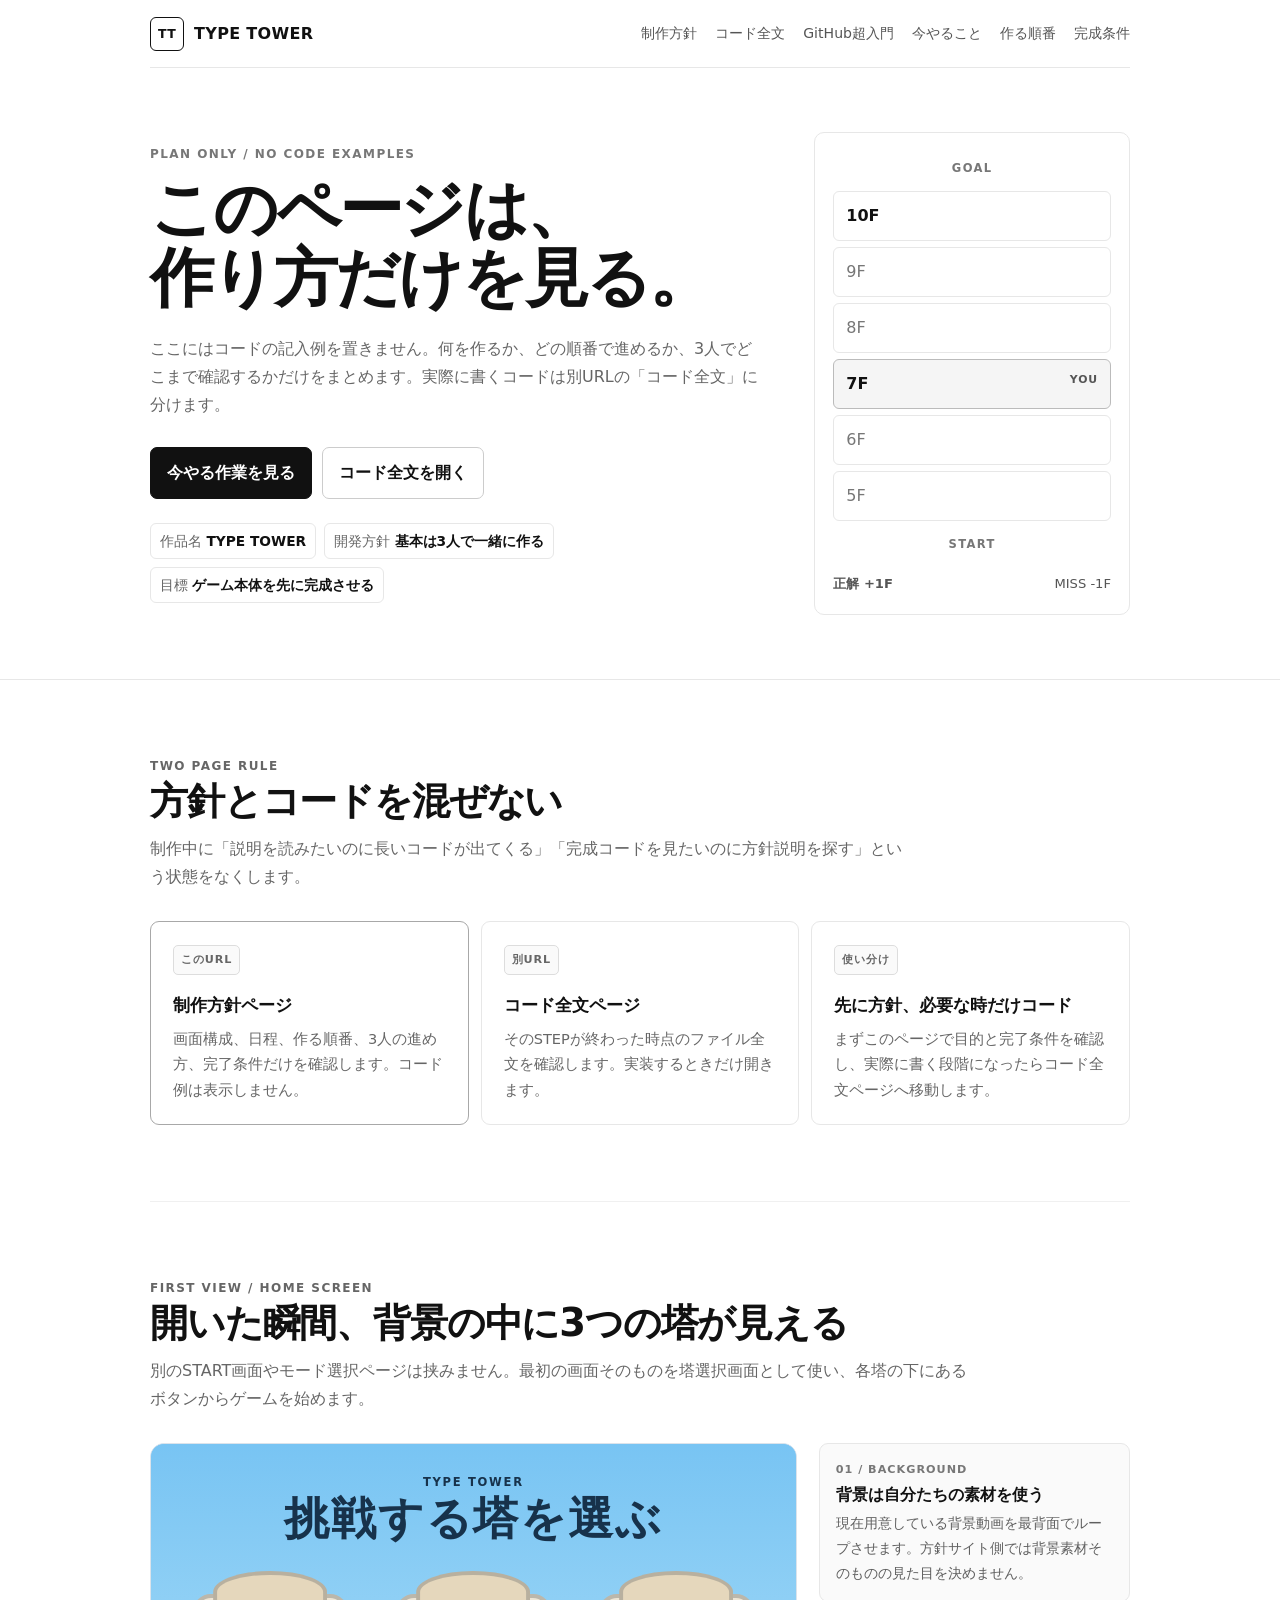
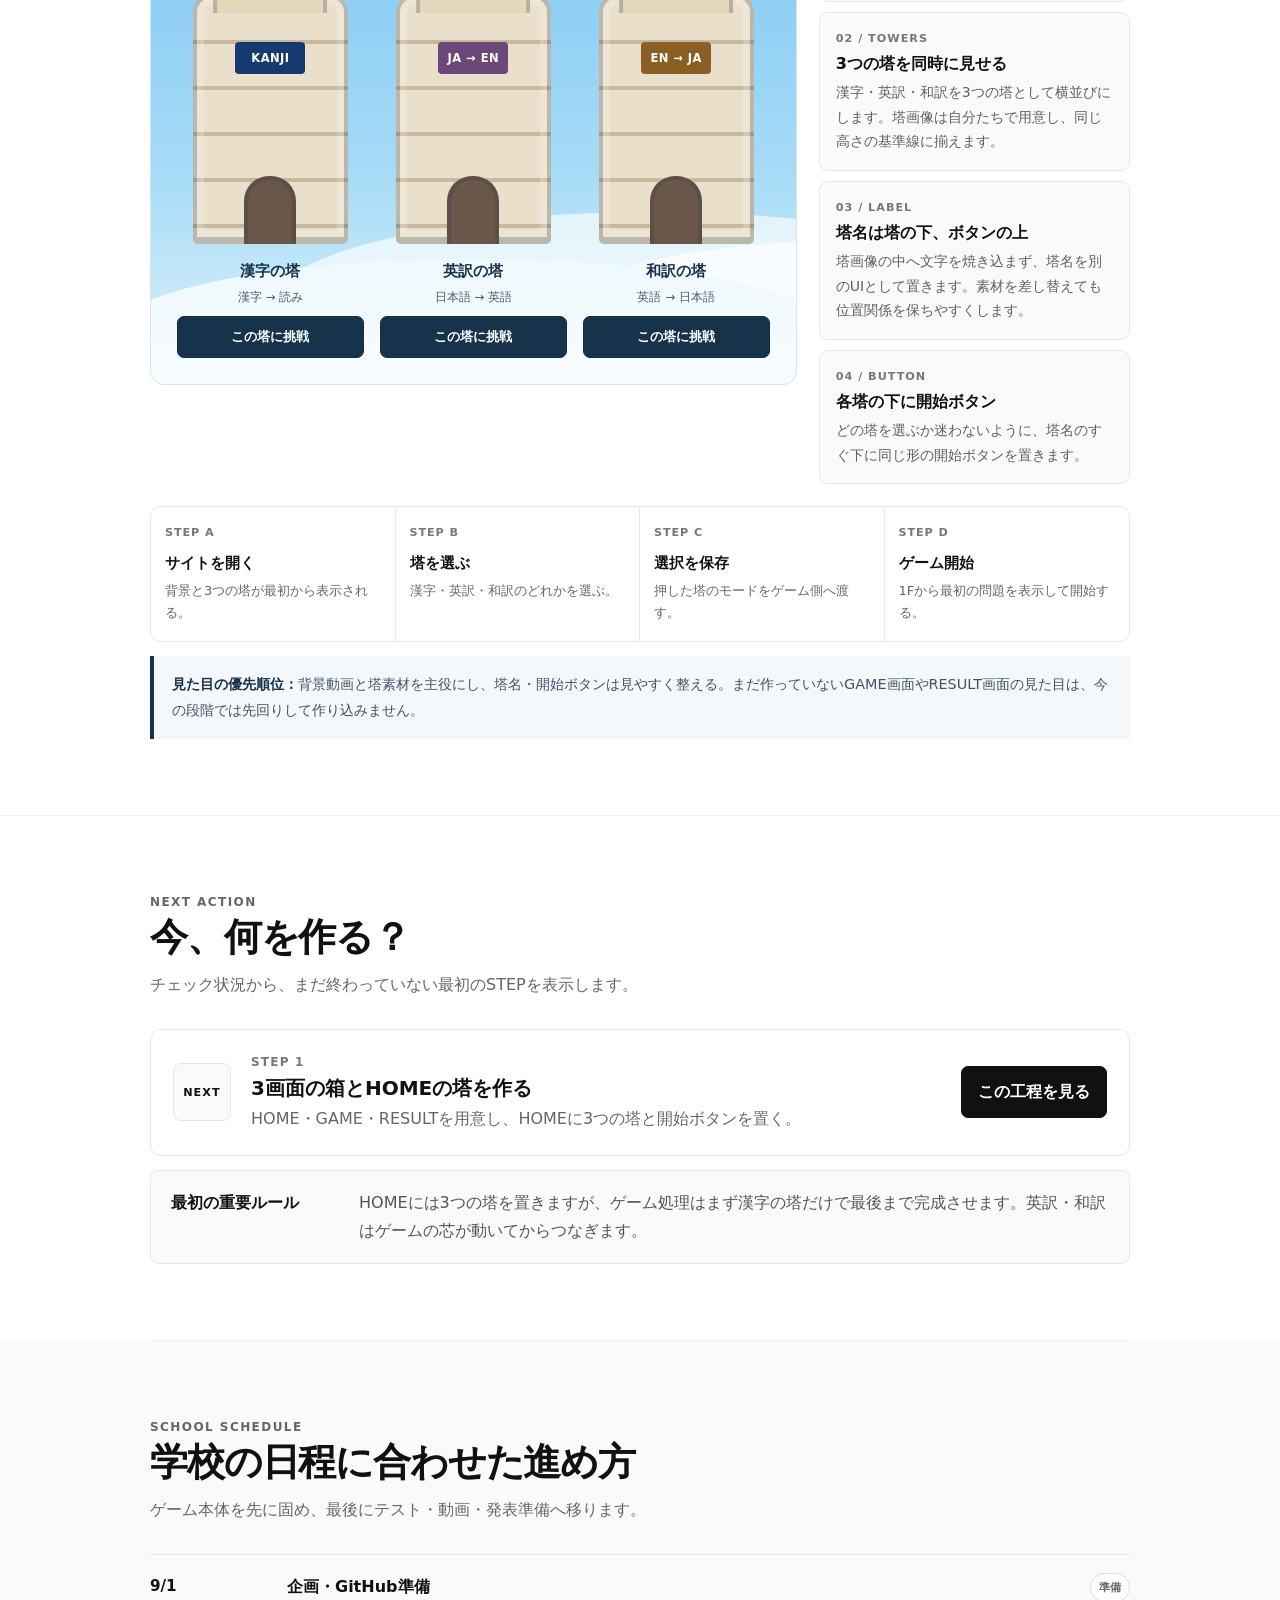
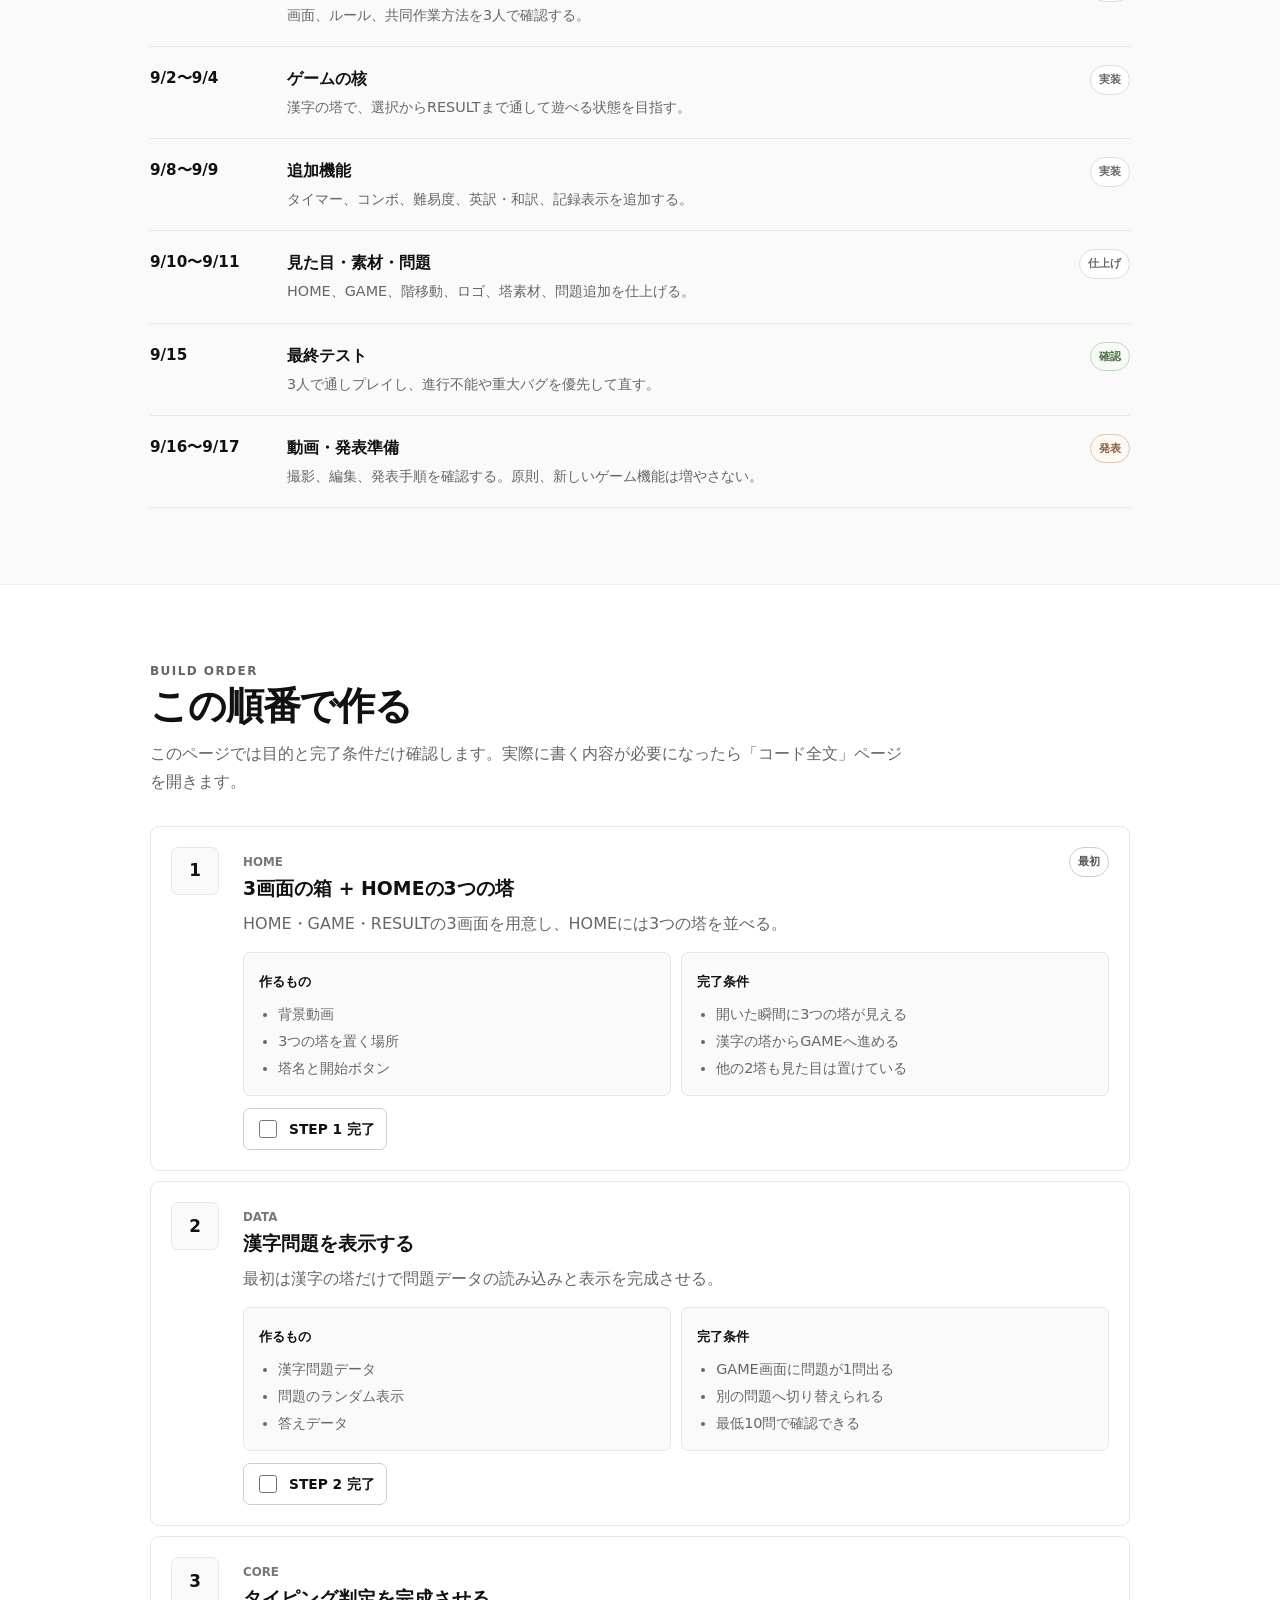
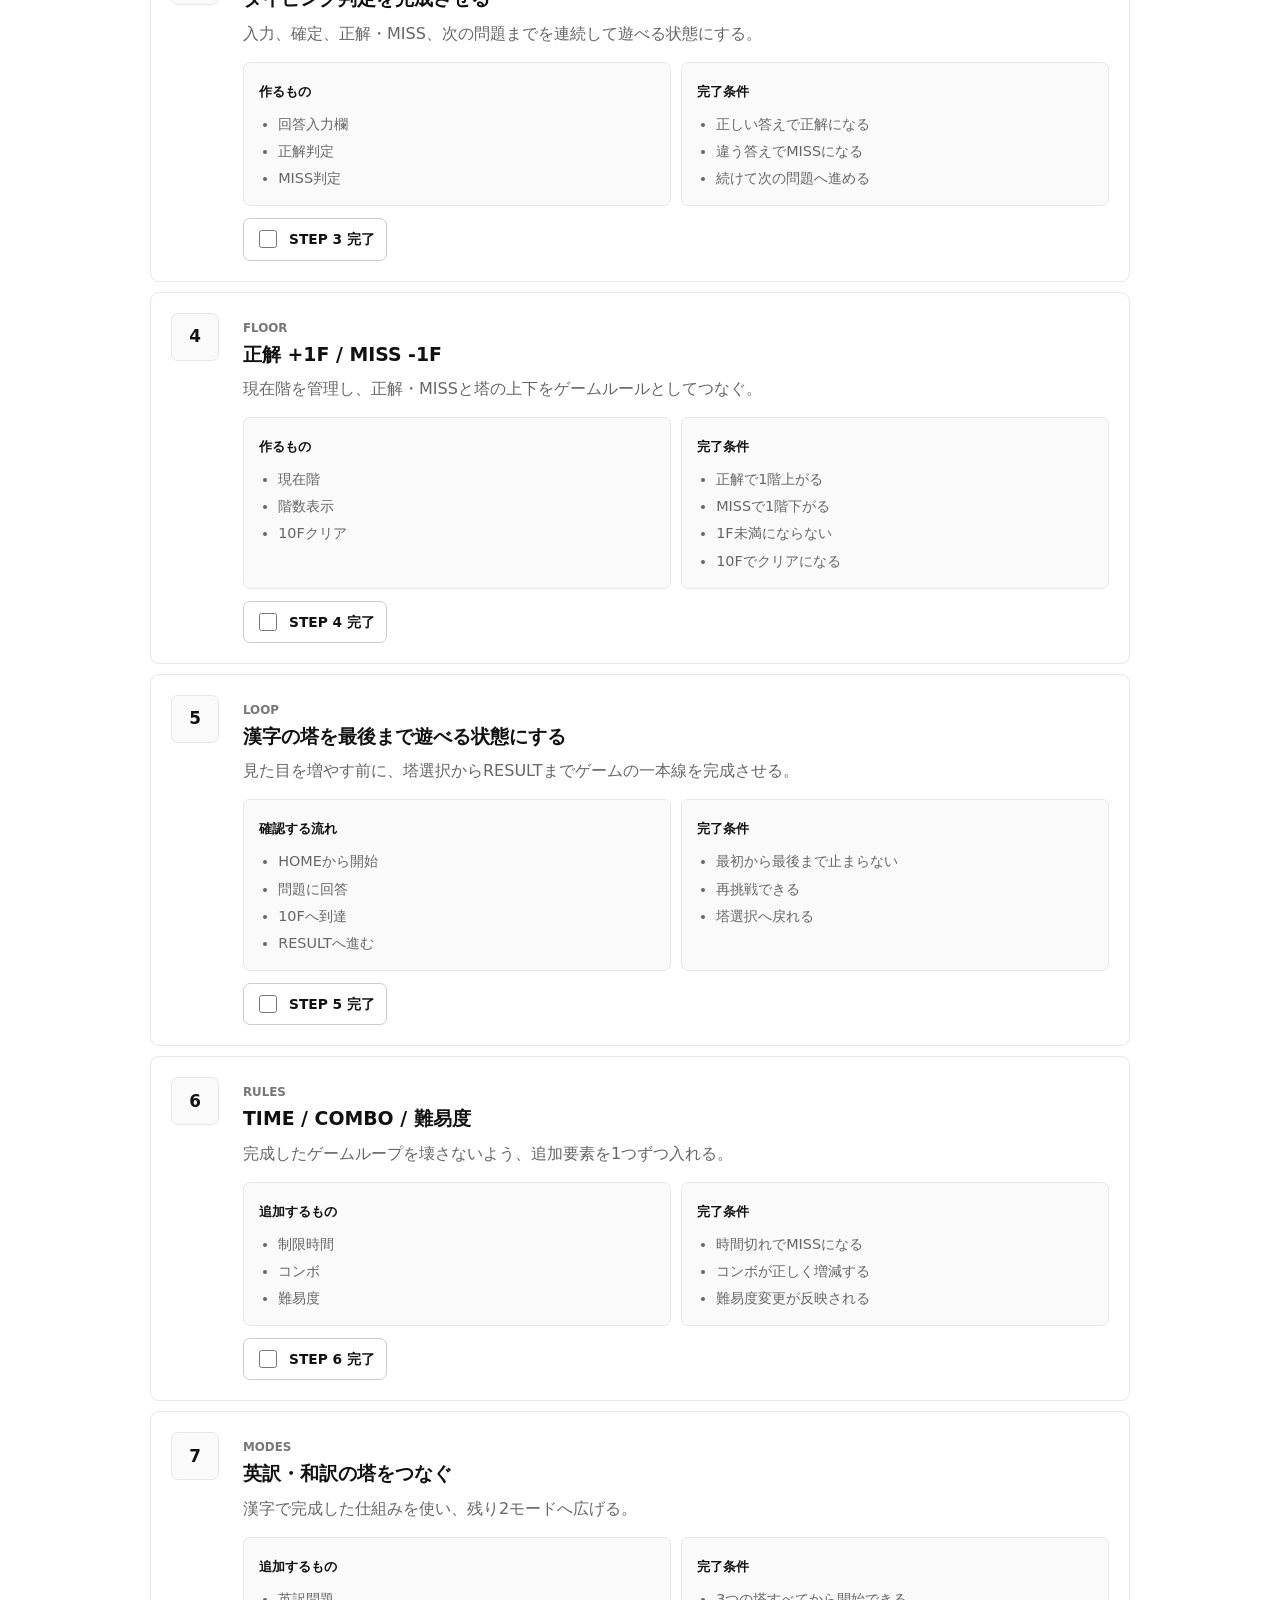
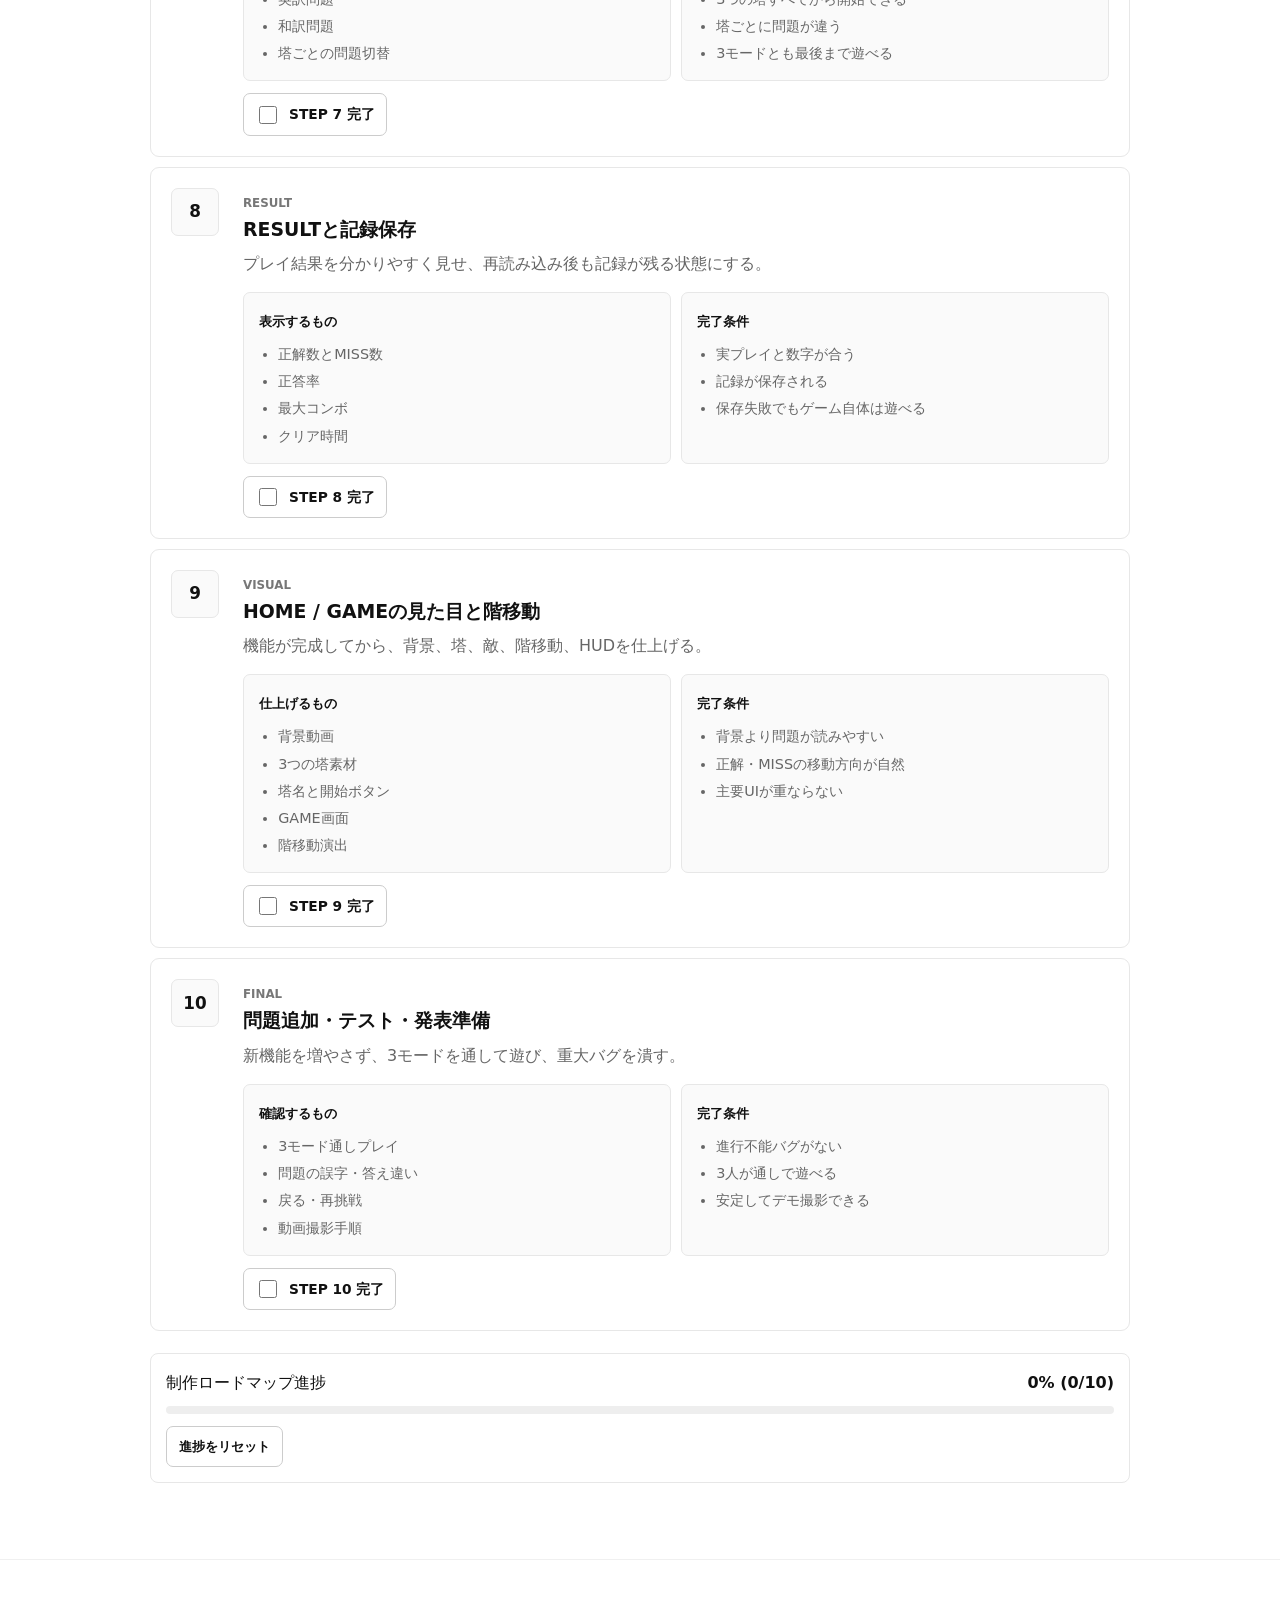
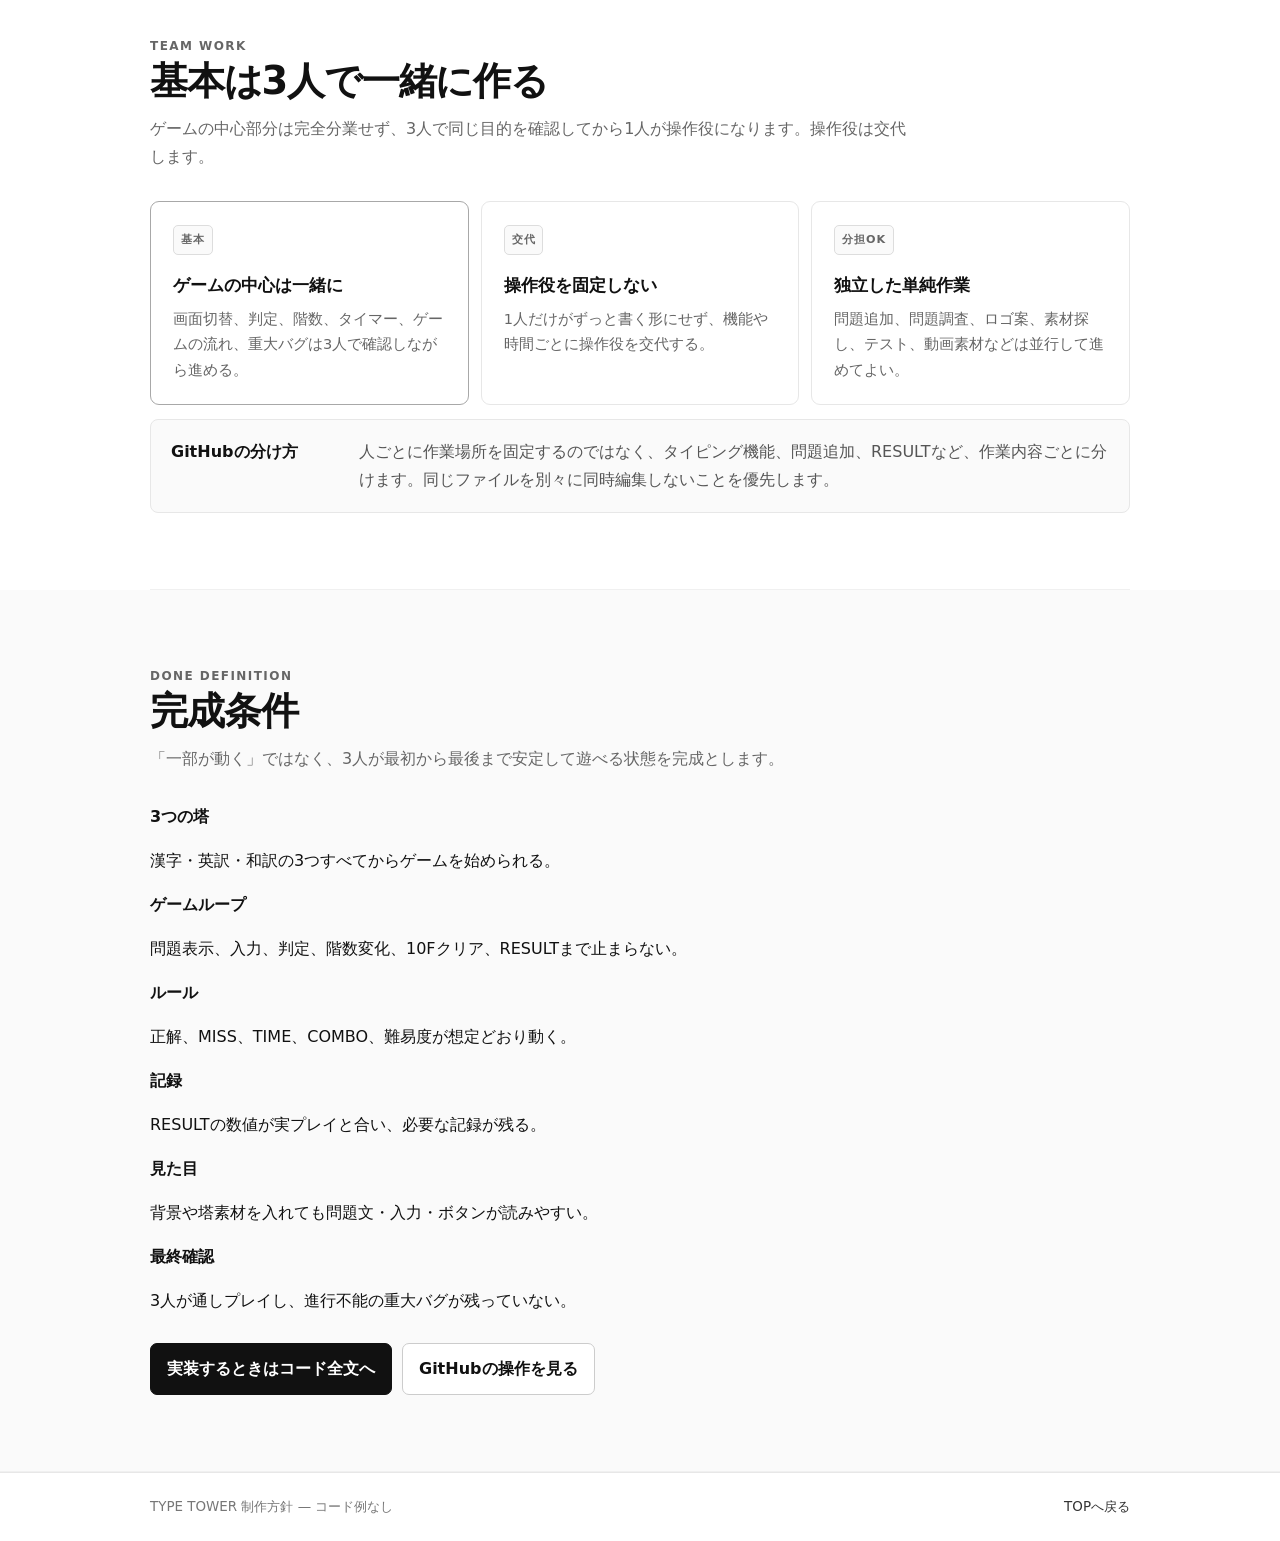
==== commit 8accd49f: "Make roadmap page code-free" ====
--- a/index.html
+++ b/index.html
@@ -1,45 +1,44 @@
 <!doctype html>
 <html lang="ja">
 <head>
-  <meta charset="utf-8" />
-  <meta name="viewport" content="width=device-width, initial-scale=1" />
-  <meta name="theme-color" content="#ffffff" />
-  <title>TYPE TOWER | 制作ロードマップ</title>
-  <link rel="stylesheet" href="styles.css" />
-  <link rel="stylesheet" href="home-screen-plan.css" />
+  <meta charset="utf-8">
+  <meta name="viewport" content="width=device-width, initial-scale=1">
+  <meta name="theme-color" content="#ffffff">
+  <title>TYPE TOWER | 制作方針</title>
+  <link rel="stylesheet" href="styles.css">
+  <link rel="stylesheet" href="home-screen-plan.css">
 </head>
 <body>
   <header class="hero" id="top">
     <nav class="nav wrap" aria-label="メインナビゲーション">
       <a class="brand" href="#top"><span class="brand-mark">TT</span><span>TYPE TOWER</span></a>
       <div class="nav-links">
-        <a href="#home-screen-plan">HOME画面案</a>
+        <a href="index.html" aria-current="page">制作方針</a>
+        <a href="code.html">コード全文</a>
         <a href="github-guide.html">GitHub超入門</a>
         <a href="#now">今やること</a>
-        <a href="#schedule">日程</a>
         <a href="#roadmap">作る順番</a>
-        <a href="#team">3人の進め方</a>
         <a href="#finish">完成条件</a>
       </div>
     </nav>
 
     <div class="wrap hero-grid">
       <div class="hero-copy">
-        <p class="eyebrow">3人 / 9月1日〜17日 / SCHOOL TEAM PROJECT</p>
-        <h1>迷ったら、<br><span>上から順番に作る。</span></h1>
-        <p class="lead">基本は3人で同じ機能を一緒に作る。問題追加・素材探しなど、簡単で他の作業とぶつからない部分だけ分担します。</p>
+        <p class="eyebrow">PLAN ONLY / NO CODE EXAMPLES</p>
+        <h1>このページは、<br><span>作り方だけを見る。</span></h1>
+        <p class="lead">ここにはコードの記入例を置きません。何を作るか、どの順番で進めるか、3人でどこまで確認するかだけをまとめます。実際に書くコードは別URLの「コード全文」に分けます。</p>
         <div class="hero-actions">
-          <a class="btn primary" href="#home-screen-plan">最初の画面案を見る</a>
-          <a class="btn ghost" href="#now">今やる作業を見る</a>
+          <a class="btn primary" href="#now">今やる作業を見る</a>
+          <a class="btn ghost" href="code.html">コード全文を開く</a>
         </div>
         <div class="meta-row">
           <span>作品名 <strong>TYPE TOWER</strong></span>
-          <span>開発方針 <strong>一緒に作るのが基本</strong></span>
-          <span>目標 <strong>9/11までにゲーム本体を固める</strong></span>
-        </div>
-      </div>
-
-      <div class="tower-card" aria-label="TYPE TOWER GAME画面の完成イメージ">
+          <span>開発方針 <strong>基本は3人で一緒に作る</strong></span>
+          <span>目標 <strong>ゲーム本体を先に完成させる</strong></span>
+        </div>
+      </div>
+
+      <div class="tower-card" aria-label="TYPE TOWERの進行イメージ">
         <div class="tower-top">GOAL</div>
         <div class="tower-floor active">10F</div>
         <div class="tower-floor">9F</div>
@@ -54,12 +53,37 @@
   </header>
 
   <main>
+    <section class="section wrap" id="page-rule">
+      <div class="section-head">
+        <p class="eyebrow">TWO PAGE RULE</p>
+        <h2>方針とコードを混ぜない</h2>
+        <p>制作中に「説明を読みたいのに長いコードが出てくる」「完成コードを見たいのに方針説明を探す」という状態をなくします。</p>
+      </div>
+      <div class="policy-grid">
+        <article class="policy-card primary-policy">
+          <span class="policy-label">このURL</span>
+          <h3>制作方針ページ</h3>
+          <p>画面構成、日程、作る順番、3人の進め方、完了条件だけを確認します。コード例は表示しません。</p>
+        </article>
+        <article class="policy-card">
+          <span class="policy-label">別URL</span>
+          <h3>コード全文ページ</h3>
+          <p>そのSTEPが終わった時点のファイル全文を確認します。実装するときだけ開きます。</p>
+        </article>
+        <article class="policy-card">
+          <span class="policy-label">使い分け</span>
+          <h3>先に方針、必要な時だけコード</h3>
+          <p>まずこのページで目的と完了条件を確認し、実際に書く段階になったらコード全文ページへ移動します。</p>
+        </article>
+      </div>
+    </section>
+
     <section class="section home-plan" id="home-screen-plan">
       <div class="wrap">
         <div class="section-head">
           <p class="eyebrow">FIRST VIEW / HOME SCREEN</p>
-          <h2>サイトを開いた瞬間、空の中に3つの塔が立っている</h2>
-          <p>最初に別のSTART画面やモード選択ページを挟みません。ページを開くと最初から3つの塔が見え、各塔の下にあるボタンを押すと、そのモードのゲームがそのまま始まる形にします。</p>
+          <h2>開いた瞬間、背景の中に3つの塔が見える</h2>
+          <p>別のSTART画面やモード選択ページは挟みません。最初の画面そのものを塔選択画面として使い、各塔の下にあるボタンからゲームを始めます。</p>
         </div>
 
         <div class="home-concept">
@@ -69,7 +93,6 @@
                 <small>TYPE TOWER</small>
                 <strong>挑戦する塔を選ぶ</strong>
               </div>
-
               <div class="tower-select-row">
                 <article class="tower-choice">
                   <div class="tower-visual"><span class="tower-banner">KANJI</span></div>
@@ -77,14 +100,12 @@
                   <p class="tower-mode">漢字 → 読み</p>
                   <button class="tower-start" type="button" tabindex="-1">この塔に挑戦</button>
                 </article>
-
                 <article class="tower-choice">
                   <div class="tower-visual"><span class="tower-banner">JA → EN</span></div>
                   <p class="tower-name">英訳の塔</p>
                   <p class="tower-mode">日本語 → 英語</p>
                   <button class="tower-start" type="button" tabindex="-1">この塔に挑戦</button>
                 </article>
-
                 <article class="tower-choice">
                   <div class="tower-visual"><span class="tower-banner">EN → JA</span></div>
                   <p class="tower-name">和訳の塔</p>
@@ -98,110 +119,36 @@
           <div class="home-spec-list">
             <article class="home-spec-card">
               <small>01 / BACKGROUND</small>
-              <h3>空はずっと固定</h3>
-              <p>HOMEでもGAMEでも、画面いっぱいの空を一番後ろに固定します。階を上がる演出でも空自体は大きく動かさず、塔側だけを動かします。</p>
+              <h3>背景は自分たちの素材を使う</h3>
+              <p>現在用意している背景動画を最背面でループさせます。方針サイト側では背景素材そのものの見た目を決めません。</p>
             </article>
             <article class="home-spec-card">
               <small>02 / TOWERS</small>
-              <h3>最初から3つの塔を横並び</h3>
-              <p>3モードを3つの塔として見せます。別のSELECT画面は作らず、どの塔に入るかをHOME画面で選びます。</p>
+              <h3>3つの塔を同時に見せる</h3>
+              <p>漢字・英訳・和訳を3つの塔として横並びにします。塔画像は自分たちで用意し、同じ高さの基準線に揃えます。</p>
             </article>
             <article class="home-spec-card">
-              <small>03 / BUTTON</small>
-              <h3>各塔の真下に開始ボタン</h3>
-              <p>塔そのものをクリック必須にはせず、分かりやすいボタンを各塔の下へ置きます。押した塔のモードを保存して、そのままGAMEへ移動します。</p>
+              <small>03 / LABEL</small>
+              <h3>塔名は塔の下、ボタンの上</h3>
+              <p>塔画像の中へ文字を焼き込まず、塔名を別のUIとして置きます。素材を差し替えても位置関係を保ちやすくします。</p>
             </article>
             <article class="home-spec-card">
-              <small>04 / GAME START</small>
-              <h3>押したら1Fから即ゲーム開始</h3>
-              <p>ボタン → selectedModeを設定 → HOMEを隠す → GAME表示 → floorを1へ初期化 → 最初の問題を表示、までを1つの開始処理にまとめます。</p>
+              <small>04 / BUTTON</small>
+              <h3>各塔の下に開始ボタン</h3>
+              <p>どの塔を選ぶか迷わないように、塔名のすぐ下に同じ形の開始ボタンを置きます。</p>
             </article>
           </div>
         </div>
 
         <div class="home-flow" aria-label="HOMEからGAME開始までの流れ">
-          <div><span>STEP A</span><b>サイトを開く</b><p>空背景 + 3つの塔が最初から表示される。</p></div>
-          <div><span>STEP B</span><b>塔を選ぶ</b><p>漢字 / 英訳 / 和訳のどれかのボタンを押す。</p></div>
-          <div><span>STEP C</span><b>モードを保存</b><p><code>selectedMode</code>へ選択したモードを入れる。</p></div>
-          <div><span>STEP D</span><b>ゲーム開始</b><p>1F・0COMBO・最初の問題から開始する。</p></div>
-        </div>
-
-        <div class="home-code">
-          <div>
-            <h3>HTMLの形</h3>
-            <pre><code>&lt;section data-screen="home"&gt;
-  &lt;div class="tower-select"&gt;
-    &lt;button data-mode="kanji"&gt;漢字の塔&lt;/button&gt;
-    &lt;button data-mode="jaEn"&gt;英訳の塔&lt;/button&gt;
-    &lt;button data-mode="enJa"&gt;和訳の塔&lt;/button&gt;
-  &lt;/div&gt;
-&lt;/section&gt;</code></pre>
-          </div>
-          <div>
-            <h3>JavaScriptの流れ</h3>
-            <pre><code>document.querySelectorAll('[data-mode]')
-  .forEach(button =&gt; {
-    button.addEventListener('click', () =&gt; {
-      startGame(button.dataset.mode);
-    });
-  });
-
-function startGame(mode) {
-  selectedMode = mode;
-  floor = 1;
-  showScreen('game');
-  loadModeQuestions();
-}</code></pre>
-          </div>
+          <div><span>STEP A</span><b>サイトを開く</b><p>背景と3つの塔が最初から表示される。</p></div>
+          <div><span>STEP B</span><b>塔を選ぶ</b><p>漢字・英訳・和訳のどれかを選ぶ。</p></div>
+          <div><span>STEP C</span><b>選択を保存</b><p>押した塔のモードをゲーム側へ渡す。</p></div>
+          <div><span>STEP D</span><b>ゲーム開始</b><p>1Fから最初の問題を表示して開始する。</p></div>
         </div>
 
         <div class="home-note">
-          <b>階を上がるとき：</b> 空背景は固定したまま、塔内部の背景・敵・階層だけを上方向へスライドさせます。通常の1F移動に動画は使わず、画像レイヤー + CSSアニメーションで動かす方針にします。問題カード・入力欄・TIMEなどのHUDは基本固定です。
-        </div>
-      </div>
-    </section>
-
-    <section class="section wrap" id="github-first">
-      <div class="section-head">
-        <p class="eyebrow">BEFORE DEVELOPMENT</p>
-        <h2>GitHubが初めてなら、まずここ</h2>
-        <p>GitHubとは何か、Branch、Commit、Pull Request、GitHub上での直接編集、github.devでのコード編集まで、初めてでも順番どおり進められるページを用意しています。</p>
-      </div>
-      <div class="core-rule">
-        <strong>最初に3人で確認</strong>
-        <p>Collaborator追加 → GitHub超入門を読む → 作業用Branchを作る → 制作ロードマップのSTEPへ進む。 <a href="github-guide.html"><b>GitHub超入門を開く →</b></a></p>
-      </div>
-    </section>
-
-    <section class="section section-soft" id="team-policy">
-      <div class="wrap">
-        <div class="section-head">
-          <p class="eyebrow">HOW WE BUILD</p>
-          <h2>基本は3人で一緒に作る</h2>
-          <p>担当を完全に分けません。難しい部分・ゲームの中心部分は3人で考え、1人が操作役としてコードを書き、残り2人が確認・相談します。</p>
-        </div>
-
-        <div class="policy-grid">
-          <article class="policy-card primary-policy">
-            <span class="policy-label">基本</span>
-            <h3>ゲームの中心は3人で作る</h3>
-            <p>画面切替、タイピング判定、階数、タイマー、ゲームループ、バグ修正などは一緒に進める。</p>
-          </article>
-          <article class="policy-card">
-            <span class="policy-label">操作役</span>
-            <h3>コードを書く人は交代</h3>
-            <p>その時間は1人だけがgithub.devを操作。機能や時間ごとに操作役を交代し、全員がGitHubとコードを触る。</p>
-          </article>
-          <article class="policy-card">
-            <span class="policy-label">分担OK</span>
-            <h3>独立した単純作業だけ並行</h3>
-            <p>問題JSON追加、問題調査、ロゴ案、素材探し、テスト、動画素材など、同じコードを同時に触らない作業を分担する。</p>
-          </article>
-        </div>
-
-        <div class="core-rule">
-          <strong>Branchの考え方</strong>
-          <p><code>person-a</code> のような人別ではなく、<code>feature/typing</code>・<code>feature/questions</code>・<code>feature/result</code> のように<strong>作業単位</strong>で作る。</p>
+          <b>見た目の優先順位：</b>背景動画と塔素材を主役にし、塔名・開始ボタンは見やすく整える。まだ作っていないGAME画面やRESULT画面の見た目は、今の段階では先回りして作り込みません。
         </div>
       </div>
     </section>
@@ -210,7 +157,7 @@
       <div class="section-head">
         <p class="eyebrow">NEXT ACTION</p>
         <h2>今、何を作る？</h2>
-        <p>チェック状況から次の工程を自動表示します。迷ったら、まずここだけ見ます。</p>
+        <p>チェック状況から、まだ終わっていない最初のSTEPを表示します。</p>
       </div>
 
       <div class="next-action" aria-live="polite">
@@ -218,14 +165,14 @@
         <div class="next-copy">
           <p id="nextStepLabel">STEP 1</p>
           <h3 id="nextStepTitle">3画面の箱とHOMEの塔を作る</h3>
-          <p id="nextStepText">HOME / GAME / RESULT の3画面を用意し、HOMEには3つの塔と開始ボタンを置く。</p>
+          <p id="nextStepText">HOME・GAME・RESULTを用意し、HOMEに3つの塔と開始ボタンを置く。</p>
         </div>
         <a class="btn primary dark-btn" id="nextStepLink" href="#step-1">この工程を見る</a>
       </div>
 
       <div class="core-rule">
         <strong>最初の重要ルール</strong>
-        <p><b>最初は漢字の塔だけ動けばOK。</b> HOMEに3つの塔は置くが、まず「漢字の塔 → 問題表示 → 入力 → 判定 → 階数変化 → クリア → RESULT」を完成させ、残り2つは後から同じ仕組みにつなぐ。</p>
+        <p>HOMEには3つの塔を置きますが、ゲーム処理はまず漢字の塔だけで最後まで完成させます。英訳・和訳はゲームの芯が動いてからつなぎます。</p>
       </div>
     </section>
 
@@ -234,16 +181,15 @@
         <div class="section-head">
           <p class="eyebrow">SCHOOL SCHEDULE</p>
           <h2>学校の日程に合わせた進め方</h2>
-          <p>9/11までにゲーム本体を固め、9/15は動画に入る前に最終テストをします。遅れた場合は新機能を削って、最後まで遊べる状態を優先します。</p>
-        </div>
-
+          <p>ゲーム本体を先に固め、最後にテスト・動画・発表準備へ移ります。</p>
+        </div>
         <div class="schedule-list">
-          <article class="schedule-item done-plan"><time>9/1</time><div><b>企画・方針決定</b><p>アプリ決め、共同開発の方針決め、GitHub準備。</p></div><span>準備</span></article>
-          <article class="schedule-item coding"><time>9/2〜9/4</time><div><b>ゲームの核</b><p>STEP 1〜5を中心に、漢字の塔でHOMEからRESULTまで遊べる状態を目指す。</p></div><span>3人で一緒</span></article>
-          <article class="schedule-item coding"><time>9/8〜9/9</time><div><b>ゲーム機能を追加</b><p>タイマー、コンボ、難易度、残り2つの塔、RESULTを順番に追加。</p></div><span>3人で一緒</span></article>
-          <article class="schedule-item coding"><time>9/10〜9/11</time><div><b>見た目・ロゴ・仕上げ</b><p>HOMEの空と3塔、GAME画面を参考イメージへ近づける。ロゴ、問題追加などは待ち時間に分担可能。</p></div><span>一部を分担</span></article>
-          <article class="schedule-item test"><time>9/15</time><div><b>最終テスト → 動画準備</b><p>最初に3人で通しプレイして重大バグを修正。その後、動画構成・撮影素材を決める。</p></div><span>予備日</span></article>
-          <article class="schedule-item video"><time>9/16〜9/17</time><div><b>動画制作・発表準備</b><p>撮影、編集、発表手順の確認。原則として新しいゲーム機能は追加しない。</p></div><span>動画</span></article>
+          <article class="schedule-item"><time>9/1</time><div><b>企画・GitHub準備</b><p>画面、ルール、共同作業方法を3人で確認する。</p></div><span>準備</span></article>
+          <article class="schedule-item build"><time>9/2〜9/4</time><div><b>ゲームの核</b><p>漢字の塔で、選択からRESULTまで通して遊べる状態を目指す。</p></div><span>実装</span></article>
+          <article class="schedule-item build"><time>9/8〜9/9</time><div><b>追加機能</b><p>タイマー、コンボ、難易度、英訳・和訳、記録表示を追加する。</p></div><span>実装</span></article>
+          <article class="schedule-item polish"><time>9/10〜9/11</time><div><b>見た目・素材・問題</b><p>HOME、GAME、階移動、ロゴ、塔素材、問題追加を仕上げる。</p></div><span>仕上げ</span></article>
+          <article class="schedule-item test"><time>9/15</time><div><b>最終テスト</b><p>3人で通しプレイし、進行不能や重大バグを優先して直す。</p></div><span>確認</span></article>
+          <article class="schedule-item video"><time>9/16〜9/17</time><div><b>動画・発表準備</b><p>撮影、編集、発表手順を確認する。原則、新しいゲーム機能は増やさない。</p></div><span>発表</span></article>
         </div>
       </div>
     </section>
@@ -253,149 +199,97 @@
         <div class="section-head light">
           <p class="eyebrow">BUILD ORDER</p>
           <h2>この順番で作る</h2>
-          <p>各STEPの完了条件を満たしてから次へ進みます。「3人でやる」と書いてある部分は、基本的に分担せず一緒に進めます。</p>
+          <p>このページでは目的と完了条件だけ確認します。実際に書く内容が必要になったら「コード全文」ページを開きます。</p>
         </div>
 
         <div class="roadmap">
           <article class="road-step" id="step-1" data-step="1">
-            <div class="road-num">1</div>
-            <div class="road-main">
-              <div class="road-title"><div><span>9/2</span><h3>3画面の箱 + HOMEの3つの塔を作る</h3></div><span class="status">最初にやる</span></div>
-              <p class="why">HOMEを開いた瞬間に空と3つの塔を見せます。別のSELECT画面は作りません。</p>
-              <div class="task-grid">
-                <div><b>作るもの</b><ul><li>HOME</li><li>GAME</li><li>RESULT</li><li>HOMEの3つの塔</li><li>各塔の開始ボタン</li></ul></div>
-                <div><b>完了条件</b><ul><li>開くと3つの塔が見える</li><li>漢字の塔ボタンでGAMEへ行ける</li><li>RESULTまで仮で移動できる</li><li>HOMEへ戻れる</li></ul></div>
-              </div>
-              <a class="home-plan-link" href="#home-screen-plan">HOME画面の詳しい設計を見る →</a>
-              <div class="work-mode"><b>3人でやる</b><span>空・塔・ボタンの構成を先に3人で合わせる。最初は漢字の塔だけ動けばよい。</span></div>
-              <label class="stage-check"><input type="checkbox" data-key="step1"> <span>STEP 1 完了</span></label>
+            <div class="road-num">1</div><div class="road-main">
+              <div class="road-title"><div><span>HOME</span><h3>3画面の箱 + HOMEの3つの塔</h3></div><span class="status">最初</span></div>
+              <p class="why">HOME・GAME・RESULTの3画面を用意し、HOMEには3つの塔を並べる。</p>
+              <div class="task-grid"><div><b>作るもの</b><ul><li>背景動画</li><li>3つの塔を置く場所</li><li>塔名と開始ボタン</li></ul></div><div><b>完了条件</b><ul><li>開いた瞬間に3つの塔が見える</li><li>漢字の塔からGAMEへ進める</li><li>他の2塔も見た目は置けている</li></ul></div></div>
+              <label class="stage-check"><input type="checkbox" data-key="step1"><span>STEP 1 完了</span></label>
             </div>
           </article>
 
           <article class="road-step" id="step-2" data-step="2">
-            <div class="road-num">2</div>
-            <div class="road-main">
-              <div class="road-title"><div><span>9/2</span><h3>漢字問題を表示する</h3></div></div>
-              <p class="why">まだ残り2つの塔は動かしません。まず漢字だけでデータ読み込みを完成させます。</p>
-              <div class="task-grid">
-                <div><b>作るもの</b><ul><li><code>kanji.json</code></li><li>問題のランダム表示</li><li>読みの答えデータ</li></ul></div>
-                <div><b>完了条件</b><ul><li>GAME画面に問題が1問出る</li><li>次の問題へ切り替えられる</li><li>最低10問でテストできる</li></ul></div>
-              </div>
-              <div class="work-mode"><b>基本は3人</b><span>JSON読込と表示は一緒に作る。動いた後の問題追加だけ分担してOK。</span></div>
-              <label class="stage-check"><input type="checkbox" data-key="step2"> <span>STEP 2 完了</span></label>
-            </div>
-          </article>
-
-          <article class="road-step featured" id="step-3" data-step="3">
-            <div class="road-num">3</div>
-            <div class="road-main">
-              <div class="road-title"><div><span>9/3</span><h3>タイピング判定を完成させる</h3></div><span class="status important">最重要</span></div>
-              <p class="why">ここがゲームの中心です。見た目より、入力と判定が安定して動くことを優先します。</p>
-              <div class="task-grid">
-                <div><b>作るもの</b><ul><li>入力欄</li><li>Enterで回答</li><li>正解 / MISS判定</li><li>次の問題へ進む</li></ul></div>
-                <div><b>完了条件</b><ul><li>正しい入力で正解になる</li><li>間違いをMISSにできる</li><li>連続で10問以上遊べる</li></ul></div>
-              </div>
-              <div class="work-mode"><b>3人でやる</b><span>分担しない。全員が「入力 → 判定 → 次の問題」の流れを理解してから次へ進む。</span></div>
-              <label class="stage-check"><input type="checkbox" data-key="step3"> <span>STEP 3 完了</span></label>
+            <div class="road-num">2</div><div class="road-main">
+              <div class="road-title"><div><span>DATA</span><h3>漢字問題を表示する</h3></div></div>
+              <p class="why">最初は漢字の塔だけで問題データの読み込みと表示を完成させる。</p>
+              <div class="task-grid"><div><b>作るもの</b><ul><li>漢字問題データ</li><li>問題のランダム表示</li><li>答えデータ</li></ul></div><div><b>完了条件</b><ul><li>GAME画面に問題が1問出る</li><li>別の問題へ切り替えられる</li><li>最低10問で確認できる</li></ul></div></div>
+              <label class="stage-check"><input type="checkbox" data-key="step2"><span>STEP 2 完了</span></label>
+            </div>
+          </article>
+
+          <article class="road-step" id="step-3" data-step="3">
+            <div class="road-num">3</div><div class="road-main">
+              <div class="road-title"><div><span>CORE</span><h3>タイピング判定を完成させる</h3></div></div>
+              <p class="why">入力、確定、正解・MISS、次の問題までを連続して遊べる状態にする。</p>
+              <div class="task-grid"><div><b>作るもの</b><ul><li>回答入力欄</li><li>正解判定</li><li>MISS判定</li></ul></div><div><b>完了条件</b><ul><li>正しい答えで正解になる</li><li>違う答えでMISSになる</li><li>続けて次の問題へ進める</li></ul></div></div>
+              <label class="stage-check"><input type="checkbox" data-key="step3"><span>STEP 3 完了</span></label>
             </div>
           </article>
 
           <article class="road-step" id="step-4" data-step="4">
-            <div class="road-num">4</div>
-            <div class="road-main">
-              <div class="road-title"><div><span>9/3〜9/4</span><h3>タワーの上下とクリアをつなぐ</h3></div></div>
-              <p class="why">タイピング結果をゲームとして成立させます。空は固定し、階移動では塔側だけが上下する前提です。</p>
-              <div class="task-grid">
-                <div><b>作るもの</b><ul><li>現在階の変数</li><li>正解で +1F</li><li>MISSで -1F</li><li>10FでCLEAR</li></ul></div>
-                <div><b>完了条件</b><ul><li>階数が画面に表示される</li><li>1F未満にならない</li><li>10F到達でRESULTへ進む</li></ul></div>
-              </div>
-              <div class="work-mode"><b>3人でやる</b><span>ゲームルールなので一緒に確認。背景スライド演出は後で足し、ここではfloor処理を優先。</span></div>
-              <label class="stage-check"><input type="checkbox" data-key="step4"> <span>STEP 4 完了</span></label>
-            </div>
-          </article>
-
-          <article class="road-step milestone" id="step-5" data-step="5">
-            <div class="road-num">5</div>
-            <div class="road-main">
-              <div class="road-title"><div><span>9/4</span><h3>最初から最後まで遊べる状態にする</h3></div><span class="status success">最初の目標</span></div>
-              <p class="why">ここで一度「遊べるゲーム」にします。ここまで動く前に新機能を増やしません。</p>
-              <div class="task-grid">
-                <div><b>追加するもの</b><ul><li>正解数</li><li>ミス数</li><li>簡易RESULT</li><li>もう一度遊ぶ</li></ul></div>
-                <div><b>完了条件</b><ul><li>HOME → 漢字の塔 → CLEAR → RESULTが通る</li><li>リロードしても致命的に壊れない</li><li>3人全員が1ゲーム遊べる</li></ul></div>
-              </div>
-              <div class="work-mode"><b>3人でやる</b><span>3人全員で実際にプレイ。誰か1人でも進め方が分からなければ、その場で共有する。</span></div>
-              <label class="stage-check"><input type="checkbox" data-key="step5"> <span>STEP 5 完了</span></label>
+            <div class="road-num">4</div><div class="road-main">
+              <div class="road-title"><div><span>FLOOR</span><h3>正解 +1F / MISS -1F</h3></div></div>
+              <p class="why">現在階を管理し、正解・MISSと塔の上下をゲームルールとしてつなぐ。</p>
+              <div class="task-grid"><div><b>作るもの</b><ul><li>現在階</li><li>階数表示</li><li>10Fクリア</li></ul></div><div><b>完了条件</b><ul><li>正解で1階上がる</li><li>MISSで1階下がる</li><li>1F未満にならない</li><li>10Fでクリアになる</li></ul></div></div>
+              <label class="stage-check"><input type="checkbox" data-key="step4"><span>STEP 4 完了</span></label>
+            </div>
+          </article>
+
+          <article class="road-step" id="step-5" data-step="5">
+            <div class="road-num">5</div><div class="road-main">
+              <div class="road-title"><div><span>LOOP</span><h3>漢字の塔を最後まで遊べる状態にする</h3></div></div>
+              <p class="why">見た目を増やす前に、塔選択からRESULTまでゲームの一本線を完成させる。</p>
+              <div class="task-grid"><div><b>確認する流れ</b><ul><li>HOMEから開始</li><li>問題に回答</li><li>10Fへ到達</li><li>RESULTへ進む</li></ul></div><div><b>完了条件</b><ul><li>最初から最後まで止まらない</li><li>再挑戦できる</li><li>塔選択へ戻れる</li></ul></div></div>
+              <label class="stage-check"><input type="checkbox" data-key="step5"><span>STEP 5 完了</span></label>
             </div>
           </article>
 
           <article class="road-step" id="step-6" data-step="6">
-            <div class="road-num">6</div>
-            <div class="road-main">
-              <div class="road-title"><div><span>9/8</span><h3>タイマー・コンボ・難易度を追加する</h3></div></div>
-              <p class="why">芯が完成してから、ゲーム性に必要な機能を足します。</p>
-              <div class="task-grid">
-                <div><b>追加するもの</b><ul><li>1問ごとのタイマー</li><li>コンボ</li><li>EASY / NORMAL / HARD</li></ul></div>
-                <div><b>完了条件</b><ul><li>時間切れがMISSになる</li><li>コンボが正しく増減する</li><li>難易度で問題を分けられる</li></ul></div>
-              </div>
-              <div class="work-mode"><b>3人でやる</b><span>タイマーの二重起動などが起こりやすいので、一緒に実装して全員でテストする。</span></div>
-              <label class="stage-check"><input type="checkbox" data-key="step6"> <span>STEP 6 完了</span></label>
+            <div class="road-num">6</div><div class="road-main">
+              <div class="road-title"><div><span>RULES</span><h3>TIME / COMBO / 難易度</h3></div></div>
+              <p class="why">完成したゲームループを壊さないよう、追加要素を1つずつ入れる。</p>
+              <div class="task-grid"><div><b>追加するもの</b><ul><li>制限時間</li><li>コンボ</li><li>難易度</li></ul></div><div><b>完了条件</b><ul><li>時間切れでMISSになる</li><li>コンボが正しく増減する</li><li>難易度変更が反映される</li></ul></div></div>
+              <label class="stage-check"><input type="checkbox" data-key="step6"><span>STEP 6 完了</span></label>
             </div>
           </article>
 
           <article class="road-step" id="step-7" data-step="7">
-            <div class="road-num">7</div>
-            <div class="road-main">
-              <div class="road-title"><div><span>9/8〜9/9</span><h3>残り2つの塔をゲームにつなぐ</h3></div></div>
-              <p class="why">HOMEには最初から3つの塔があります。この段階で英訳の塔・和訳の塔のボタンも、漢字の塔と同じゲーム処理へつなぎます。</p>
-              <div class="task-grid">
-                <div><b>追加するもの</b><ul><li>英訳の塔：日本語 → 英語</li><li>和訳の塔：英語 → 日本語</li><li>3ボタンのモード切替</li></ul></div>
-                <div><b>完了条件</b><ul><li>HOMEの3ボタンすべてから開始できる</li><li>モード変更で問題が混ざらない</li><li>ゲーム処理をコピーしすぎていない</li></ul></div>
-              </div>
-              <a class="home-plan-link" href="#home-screen-plan">3つの塔とボタンの設計を確認 →</a>
-              <div class="work-mode"><b>一部を分担OK</b><span>ボタン→selectedMode→startGameの処理は一緒に作る。日本語・英語の問題作成は分担して並行できる。</span></div>
-              <label class="stage-check"><input type="checkbox" data-key="step7"> <span>STEP 7 完了</span></label>
+            <div class="road-num">7</div><div class="road-main">
+              <div class="road-title"><div><span>MODES</span><h3>英訳・和訳の塔をつなぐ</h3></div></div>
+              <p class="why">漢字で完成した仕組みを使い、残り2モードへ広げる。</p>
+              <div class="task-grid"><div><b>追加するもの</b><ul><li>英訳問題</li><li>和訳問題</li><li>塔ごとの問題切替</li></ul></div><div><b>完了条件</b><ul><li>3つの塔すべてから開始できる</li><li>塔ごとに問題が違う</li><li>3モードとも最後まで遊べる</li></ul></div></div>
+              <label class="stage-check"><input type="checkbox" data-key="step7"><span>STEP 7 完了</span></label>
             </div>
           </article>
 
           <article class="road-step" id="step-8" data-step="8">
-            <div class="road-num">8</div>
-            <div class="road-main">
-              <div class="road-title"><div><span>9/9</span><h3>RESULT・記録保存を完成させる</h3></div></div>
-              <p class="why">プレイ結果が分かるようにして、もう一度遊びたくなる形にします。</p>
-              <div class="task-grid">
-                <div><b>表示するもの</b><ul><li>正解数 / ミス数</li><li>正答率</li><li>最大コンボ</li><li>クリア時間</li><li>ハイスコア</li></ul></div>
-                <div><b>完了条件</b><ul><li>値が毎回正しい</li><li>localStorageへ保存できる</li><li>保存失敗でもゲームは遊べる</li></ul></div>
-              </div>
-              <div class="work-mode"><b>基本は3人</b><span>記録計算と保存は一緒に作る。結果表示の文言調整などは最後に分担可能。</span></div>
-              <label class="stage-check"><input type="checkbox" data-key="step8"> <span>STEP 8 完了</span></label>
+            <div class="road-num">8</div><div class="road-main">
+              <div class="road-title"><div><span>RESULT</span><h3>RESULTと記録保存</h3></div></div>
+              <p class="why">プレイ結果を分かりやすく見せ、再読み込み後も記録が残る状態にする。</p>
+              <div class="task-grid"><div><b>表示するもの</b><ul><li>正解数とMISS数</li><li>正答率</li><li>最大コンボ</li><li>クリア時間</li></ul></div><div><b>完了条件</b><ul><li>実プレイと数字が合う</li><li>記録が保存される</li><li>保存失敗でもゲーム自体は遊べる</li></ul></div></div>
+              <label class="stage-check"><input type="checkbox" data-key="step8"><span>STEP 8 完了</span></label>
             </div>
           </article>
 
           <article class="road-step" id="step-9" data-step="9">
-            <div class="road-num">9</div>
-            <div class="road-main">
-              <div class="road-title"><div><span>9/10〜9/11</span><h3>HOMEとGAMEの見た目・階移動を仕上げる</h3></div></div>
-              <p class="why">HOMEは固定の空 + 3つの塔、GAMEは固定の空 + 塔内部。階移動では空を動かさず塔レイヤーをスライドさせます。</p>
-              <div class="task-grid">
-                <div><b>仕上げるもの</b><ul><li>HOMEの空 + 3塔 + ボタン</li><li>GAMEの塔断面と敵</li><li>フロア / TIME / COMBO</li><li>塔背景の上下スライド</li><li>正解 / MISS演出</li></ul></div>
-                <div><b>完了条件</b><ul><li>HOMEで3モードが一目で分かる</li><li>問題と入力欄が最も見やすい</li><li>階移動で空背景が不自然に動かない</li><li>演出で入力が止まらない</li></ul></div>
-              </div>
-              <div class="work-mode"><b>一部を分担OK</b><span>レイアウトと階移動は3人で合わせる。ロゴ案・塔素材・敵素材・効果音・問題追加など独立作業は分担する。</span></div>
-              <label class="stage-check"><input type="checkbox" data-key="step9"> <span>STEP 9 完了</span></label>
+            <div class="road-num">9</div><div class="road-main">
+              <div class="road-title"><div><span>VISUAL</span><h3>HOME / GAMEの見た目と階移動</h3></div></div>
+              <p class="why">機能が完成してから、背景、塔、敵、階移動、HUDを仕上げる。</p>
+              <div class="task-grid"><div><b>仕上げるもの</b><ul><li>背景動画</li><li>3つの塔素材</li><li>塔名と開始ボタン</li><li>GAME画面</li><li>階移動演出</li></ul></div><div><b>完了条件</b><ul><li>背景より問題が読みやすい</li><li>正解・MISSの移動方向が自然</li><li>主要UIが重ならない</li></ul></div></div>
+              <label class="stage-check"><input type="checkbox" data-key="step9"><span>STEP 9 完了</span></label>
             </div>
           </article>
 
           <article class="road-step" id="step-10" data-step="10">
-            <div class="road-num">10</div>
-            <div class="road-main">
-              <div class="road-title"><div><span>9/11・9/15</span><h3>問題追加 → テスト → 動画準備</h3></div><span class="status">最後</span></div>
-              <p class="why">新機能ではなく、問題数・安定性・見栄えを整えて提出できる状態にします。</p>
-              <div class="task-grid">
-                <div><b>やること</b><ul><li>問題を増やす</li><li>3人で通しプレイ</li><li>3つの塔から開始テスト</li><li>バグ修正</li><li>動画・発表の操作手順を決める</li></ul></div>
-                <div><b>完了条件</b><ul><li>重大な進行不能バグなし</li><li>3つの塔を通して遊べる</li><li>9/15のテスト後は新機能を増やさない</li></ul></div>
-              </div>
-              <div class="work-mode"><b>分担しやすい</b><span>問題追加・端末別テスト・誤字確認を分ける。ただし見つけた重大バグの修正は3人で共有する。</span></div>
-              <label class="stage-check"><input type="checkbox" data-key="step10"> <span>STEP 10 完了</span></label>
+            <div class="road-num">10</div><div class="road-main">
+              <div class="road-title"><div><span>FINAL</span><h3>問題追加・テスト・発表準備</h3></div></div>
+              <p class="why">新機能を増やさず、3モードを通して遊び、重大バグを潰す。</p>
+              <div class="task-grid"><div><b>確認するもの</b><ul><li>3モード通しプレイ</li><li>問題の誤字・答え違い</li><li>戻る・再挑戦</li><li>動画撮影手順</li></ul></div><div><b>完了条件</b><ul><li>進行不能バグがない</li><li>3人が通しで遊べる</li><li>安定してデモ撮影できる</li></ul></div></div>
+              <label class="stage-check"><input type="checkbox" data-key="step10"><span>STEP 10 完了</span></label>
             </div>
           </article>
         </div>
@@ -410,54 +304,48 @@
 
     <section class="section wrap" id="team">
       <div class="section-head">
-        <p class="eyebrow">TEAM FLOW</p>
-        <h2>学校で作業するときは、この流れ</h2>
-        <p>「今日は誰の担当？」ではなく、「今日はどの機能を3人で完成させる？」から始めます。</p>
-      </div>
-
-      <div class="team-flow">
-        <div class="flow-step"><span>1</span><div><b>最初の5分</b><p>NEXTと完了条件を3人で確認する。</p></div></div>
-        <div class="flow-step"><span>2</span><div><b>操作役を1人決める</b><p>github.devで実際にコードを書く人を決める。固定担当にはしない。</p></div></div>
-        <div class="flow-step"><span>3</span><div><b>3人で実装</b><p>操作役が書き、残り2人は次に書く処理・ミス・画面を確認する。</p></div></div>
-        <div class="flow-step"><span>4</span><div><b>待ち時間だけ分担</b><p>問題追加・素材・ロゴ・テストなど、コードとぶつからない作業だけ並行する。</p></div></div>
-        <div class="flow-step"><span>5</span><div><b>GitHubへ反映</b><p>Commit → Pull Request → 変更確認 → Merge。Branch名は作業内容で付ける。</p></div></div>
-        <div class="flow-step"><span>6</span><div><b>3人で動作確認</b><p>mainを開いて全員が触る。動いたらSTEP完了にチェック。</p></div></div>
-      </div>
-
-      <div class="branch-examples">
-        <div><small>GOOD</small><code>feature/typing</code><code>feature/questions</code><code>feature/result</code></div>
-        <div><small>AVOID</small><code>kaito</code><code>member-a</code><code>member-b</code></div>
+        <p class="eyebrow">TEAM WORK</p>
+        <h2>基本は3人で一緒に作る</h2>
+        <p>ゲームの中心部分は完全分業せず、3人で同じ目的を確認してから1人が操作役になります。操作役は交代します。</p>
+      </div>
+      <div class="policy-grid">
+        <article class="policy-card primary-policy"><span class="policy-label">基本</span><h3>ゲームの中心は一緒に</h3><p>画面切替、判定、階数、タイマー、ゲームの流れ、重大バグは3人で確認しながら進める。</p></article>
+        <article class="policy-card"><span class="policy-label">交代</span><h3>操作役を固定しない</h3><p>1人だけがずっと書く形にせず、機能や時間ごとに操作役を交代する。</p></article>
+        <article class="policy-card"><span class="policy-label">分担OK</span><h3>独立した単純作業</h3><p>問題追加、問題調査、ロゴ案、素材探し、テスト、動画素材などは並行して進めてよい。</p></article>
+      </div>
+      <div class="core-rule">
+        <strong>GitHubの分け方</strong>
+        <p>人ごとに作業場所を固定するのではなく、タイピング機能、問題追加、RESULTなど、作業内容ごとに分けます。同じファイルを別々に同時編集しないことを優先します。</p>
       </div>
     </section>
 
     <section class="section section-soft" id="finish">
       <div class="wrap">
-        <div class="section-head"><p class="eyebrow">DEFINITION OF DONE</p><h2>完成条件</h2><p>このラインを超えれば提出できる状態です。</p></div>
-        <div class="goal-grid">
-          <article class="card emphasis"><span class="card-num">01</span><h3>最後まで遊べる</h3><p>HOME → 3つの塔から選択 → GAME → CLEAR → RESULTが安定して通る。</p></article>
-          <article class="card"><span class="card-num">02</span><h3>3つの塔</h3><p>漢字の塔 / 英訳の塔 / 和訳の塔。各ボタンから対応モードを開始できる。</p></article>
-          <article class="card"><span class="card-num">03</span><h3>ゲーム性</h3><p>階数・タイマー・コンボ・難易度・塔の上下演出が正常に動く。</p></article>
-          <article class="card"><span class="card-num">04</span><h3>結果と品質</h3><p>RESULT・記録保存・見やすいUI・重大バグなし。</p></article>
-        </div>
-      </div>
-    </section>
-
-    <section class="section section-dark compact">
-      <div class="wrap split">
-        <div><p class="eyebrow">DO NOT ADD YET</p><h2>時間が余るまで作らない</h2></div>
-        <div class="chips"><span>ログイン</span><span>オンラインランキング</span><span>Supabase</span><span>対戦</span><span>3D</span><span>ストーリー</span><span>ガチャ</span><span>大量キャラ</span></div>
-      </div>
-    </section>
-
-    <section class="section wrap">
-      <div class="final-rule">
-        <strong>迷ったときの判断</strong>
-        <p><b>「今のSTEPを3人で完成させるために必要か？」</b>で判断する。必要なければ後回し。分担する場合も、同じファイルを同時に触る作業は避ける。</p>
+        <div class="section-head">
+          <p class="eyebrow">DONE DEFINITION</p>
+          <h2>完成条件</h2>
+          <p>「一部が動く」ではなく、3人が最初から最後まで安定して遊べる状態を完成とします。</p>
+        </div>
+        <div class="finish-grid">
+          <article><b>3つの塔</b><p>漢字・英訳・和訳の3つすべてからゲームを始められる。</p></article>
+          <article><b>ゲームループ</b><p>問題表示、入力、判定、階数変化、10Fクリア、RESULTまで止まらない。</p></article>
+          <article><b>ルール</b><p>正解、MISS、TIME、COMBO、難易度が想定どおり動く。</p></article>
+          <article><b>記録</b><p>RESULTの数値が実プレイと合い、必要な記録が残る。</p></article>
+          <article><b>見た目</b><p>背景や塔素材を入れても問題文・入力・ボタンが読みやすい。</p></article>
+          <article><b>最終確認</b><p>3人が通しプレイし、進行不能の重大バグが残っていない。</p></article>
+        </div>
+        <div class="hero-actions">
+          <a class="btn primary" href="code.html">実装するときはコード全文へ</a>
+          <a class="btn ghost" href="github-guide.html">GitHubの操作を見る</a>
+        </div>
       </div>
     </section>
   </main>
 
-  <footer><div class="wrap footer-row"><span>TYPE TOWER 制作ロードマップ</span><a href="#top">TOPへ戻る</a></div></footer>
-  <script src="app.js"></script>
+  <footer>
+    <div class="wrap footer-row"><span>TYPE TOWER 制作方針 — コード例なし</span><a href="#top">TOPへ戻る</a></div>
+  </footer>
+
+  <script src="roadmap.js"></script>
 </body>
 </html>
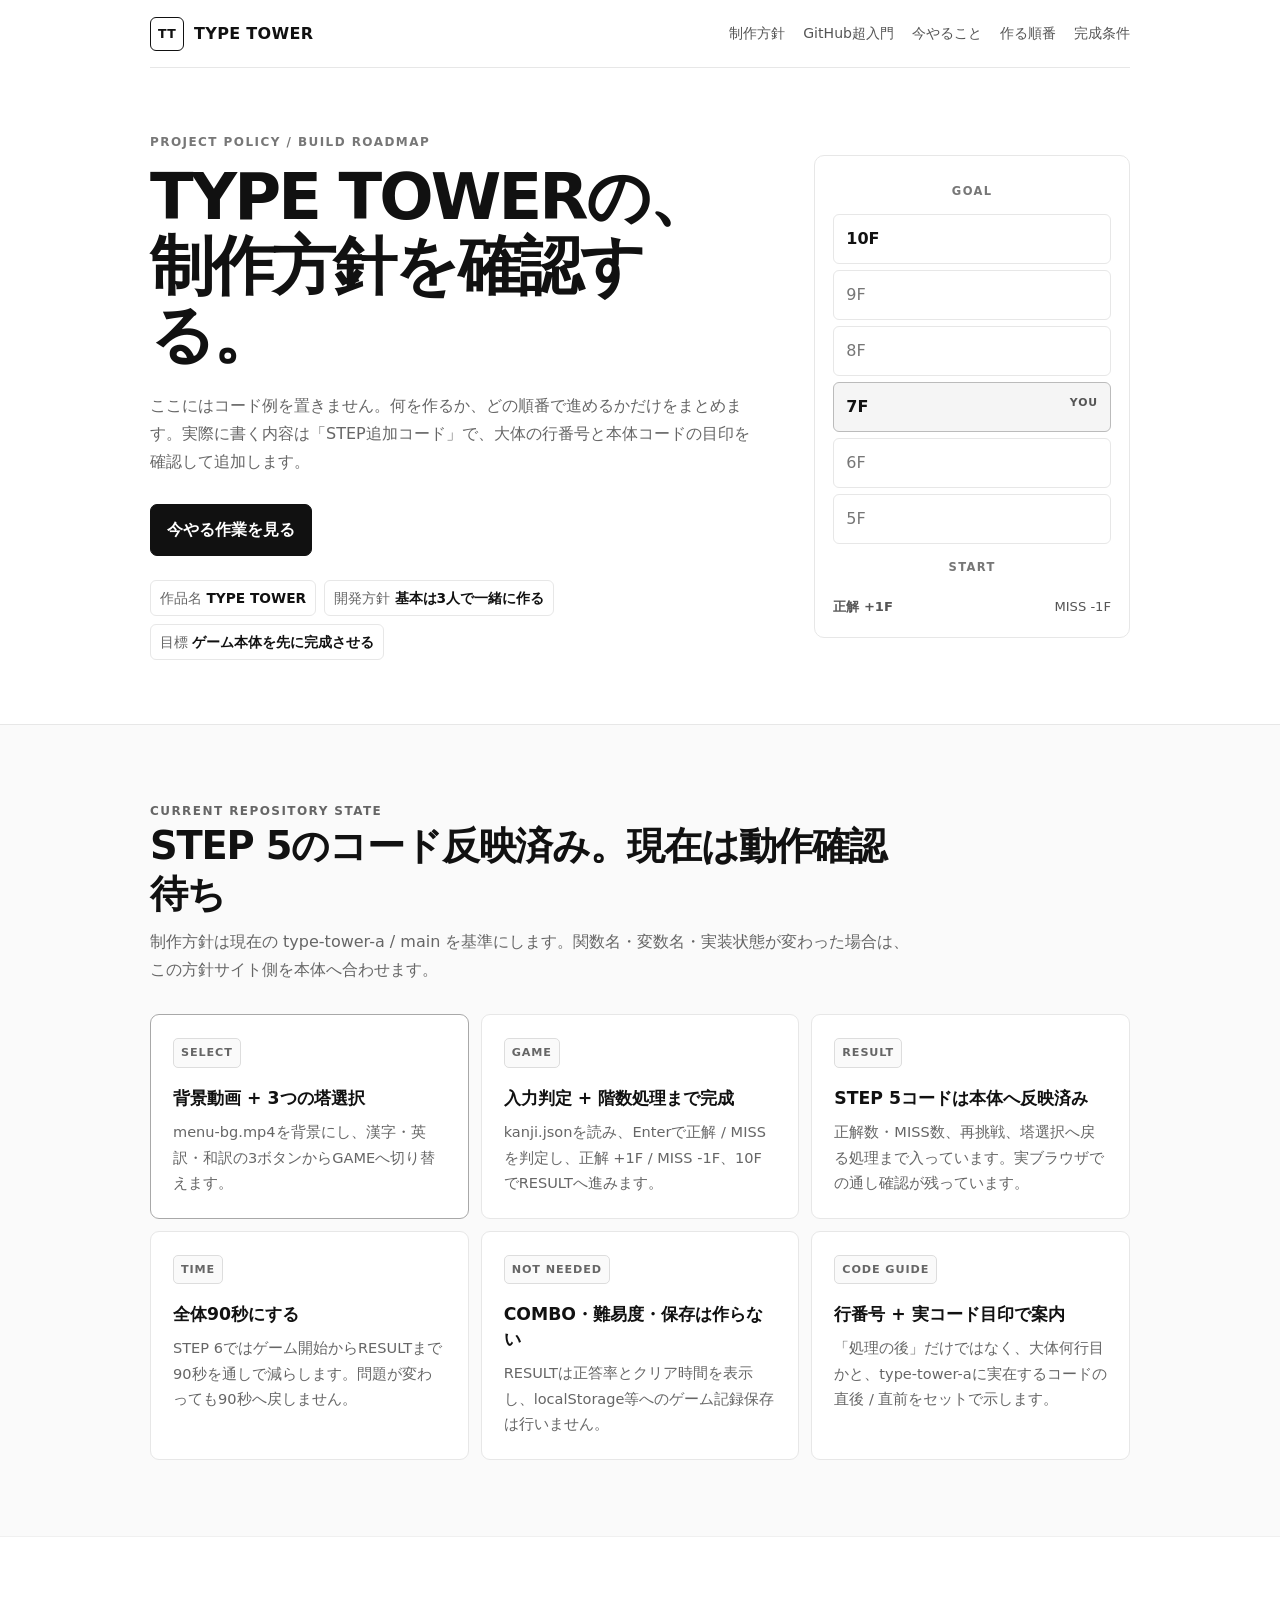
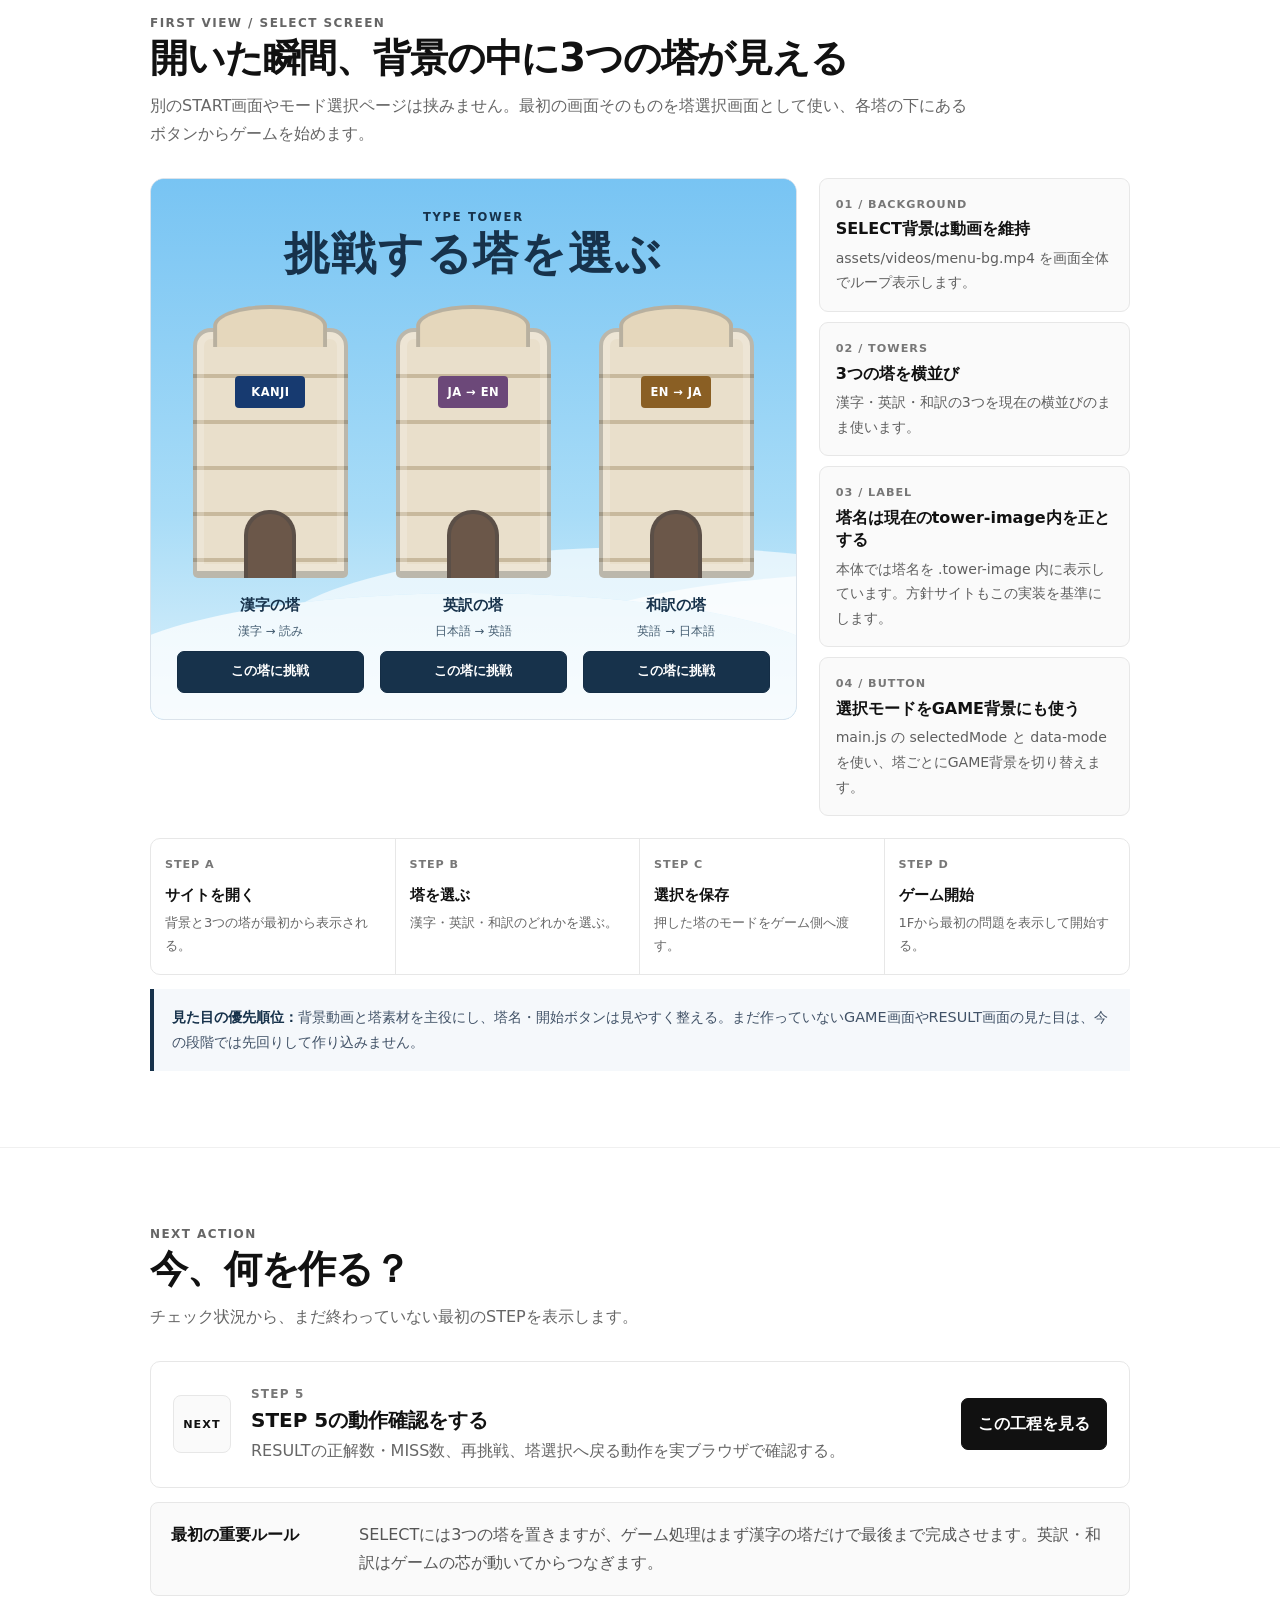
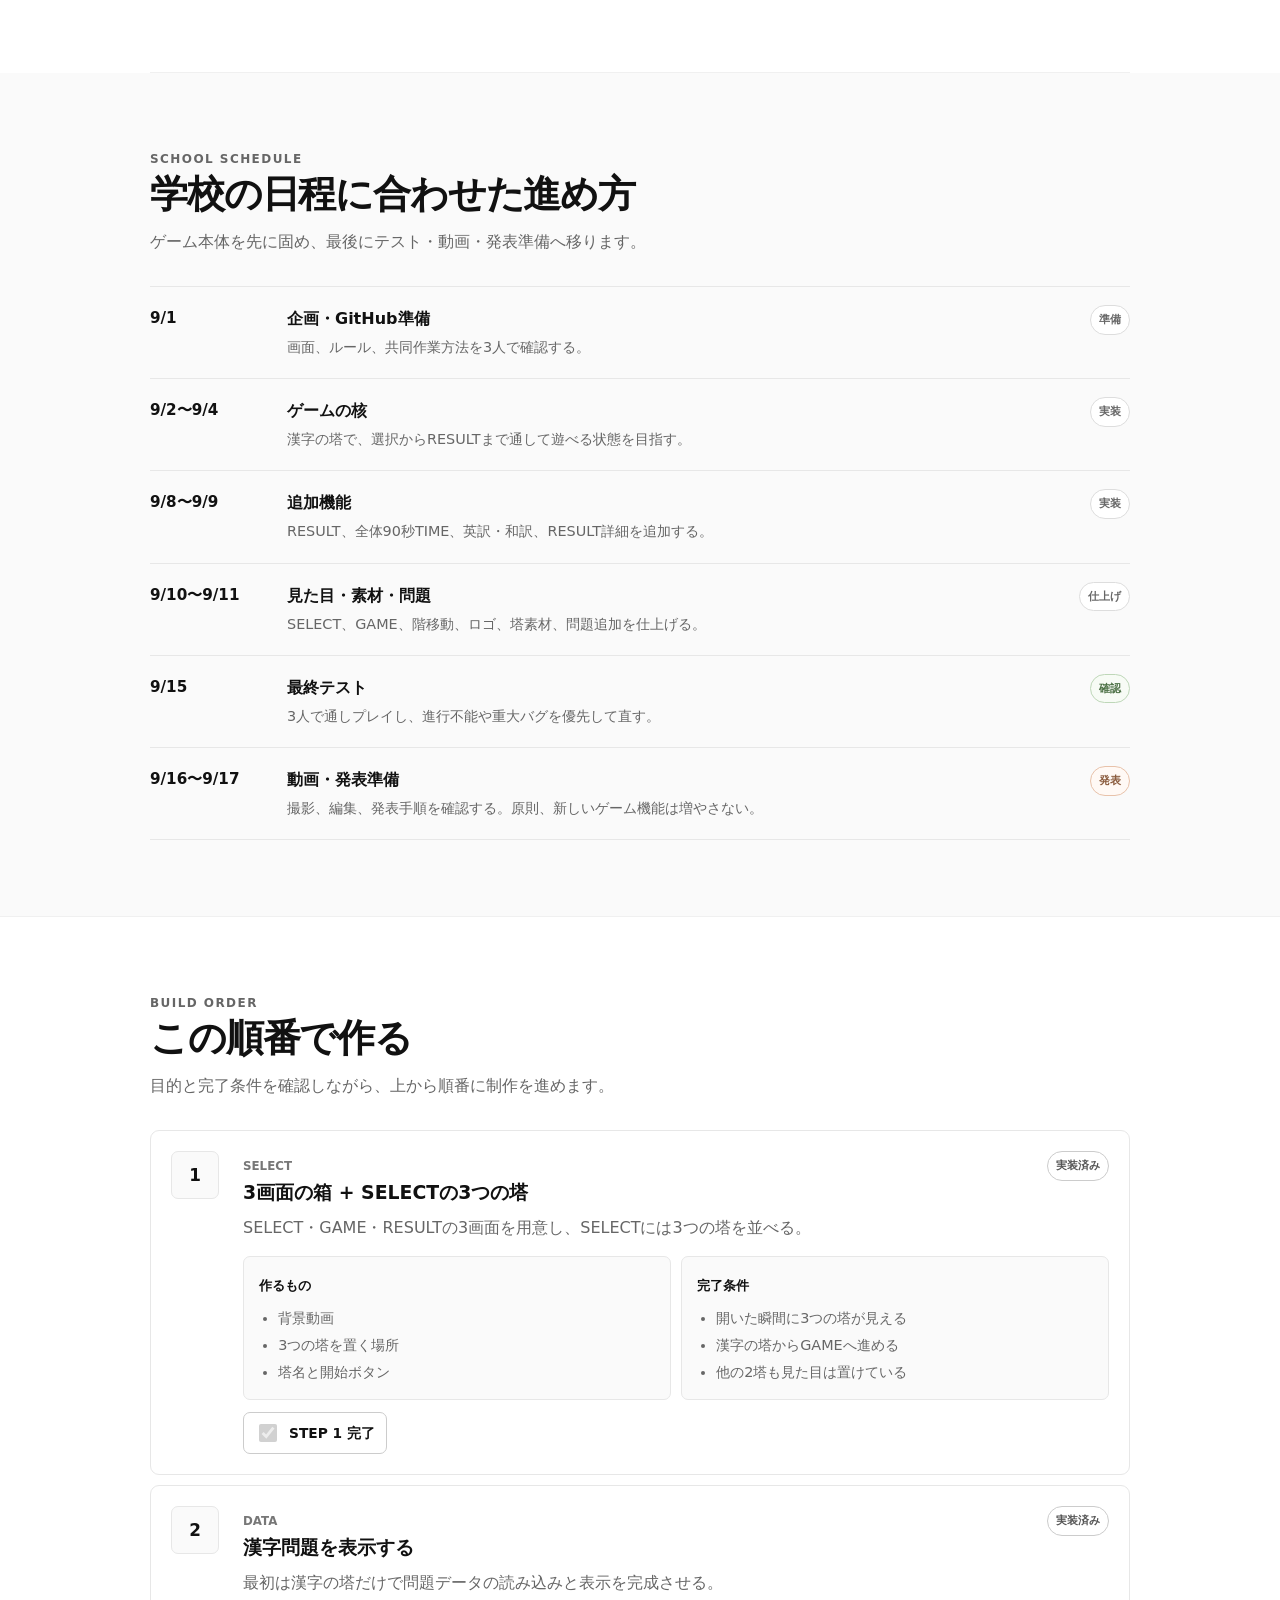
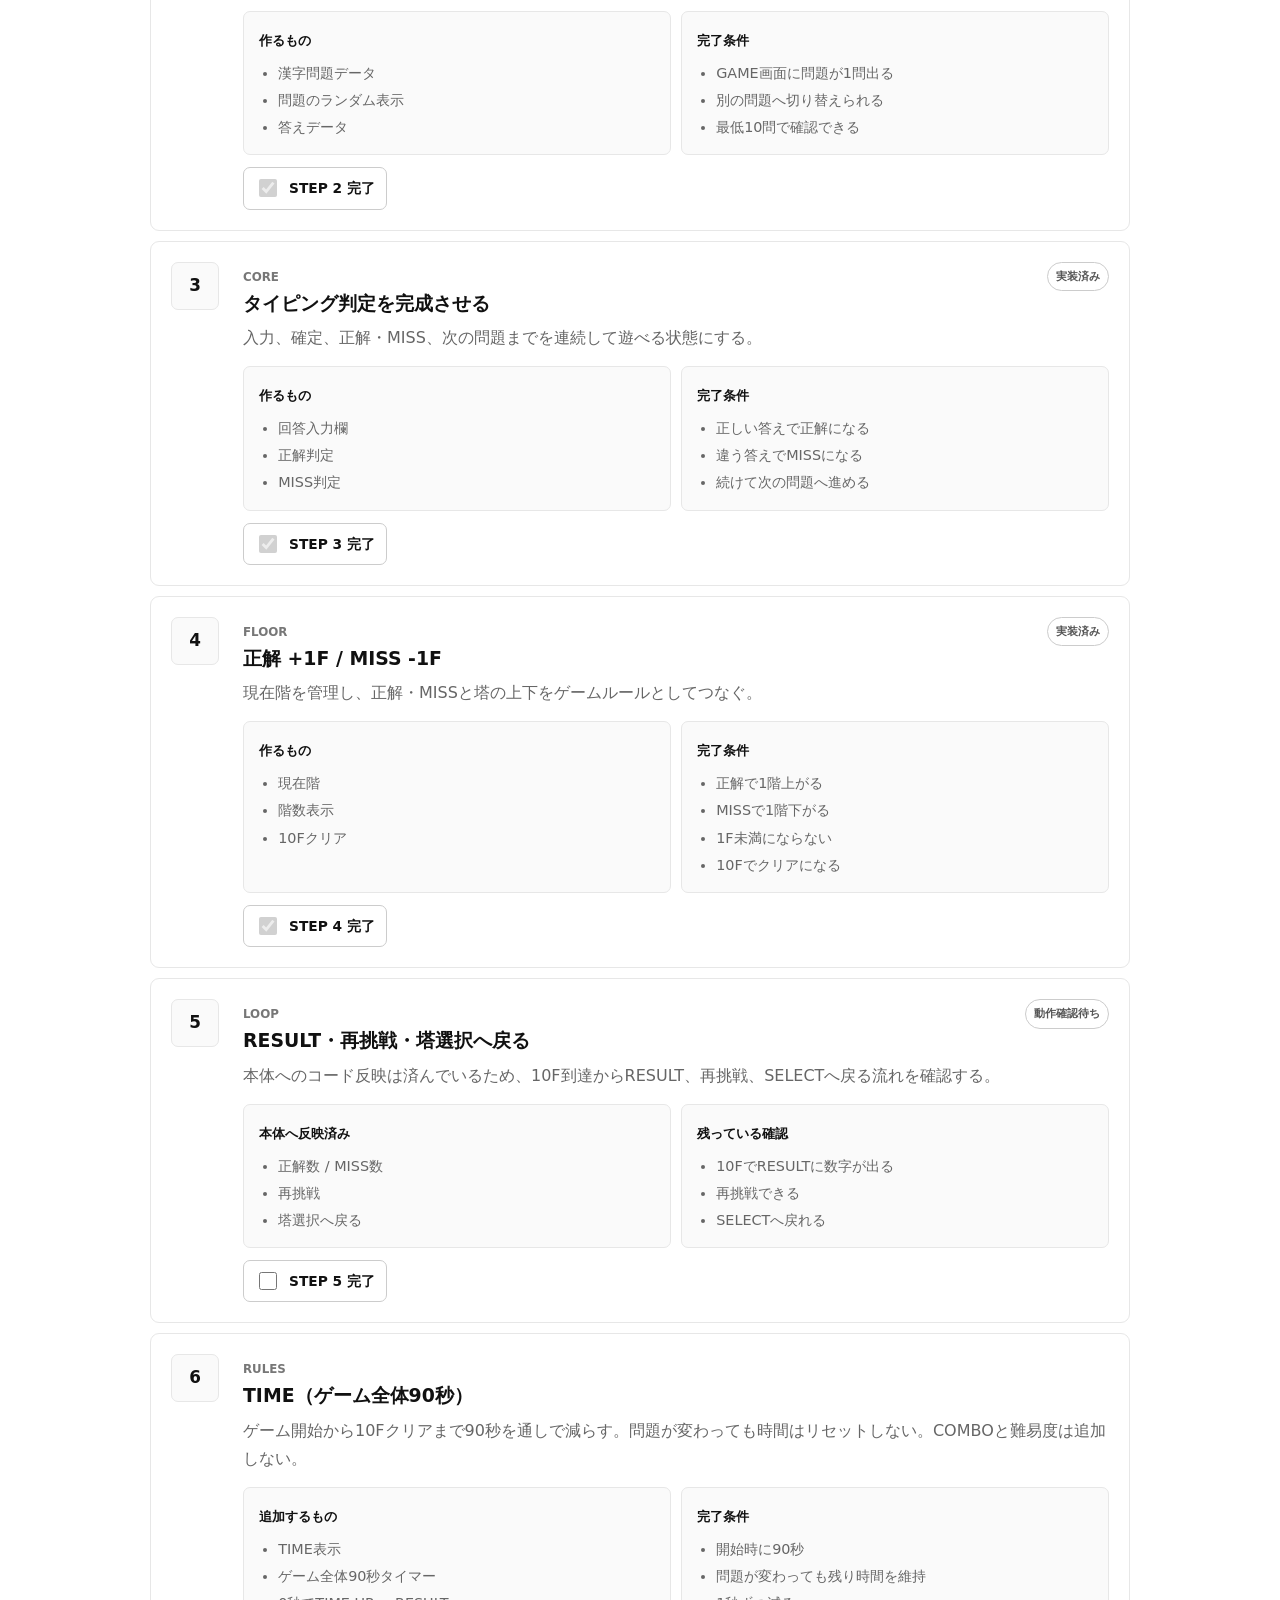
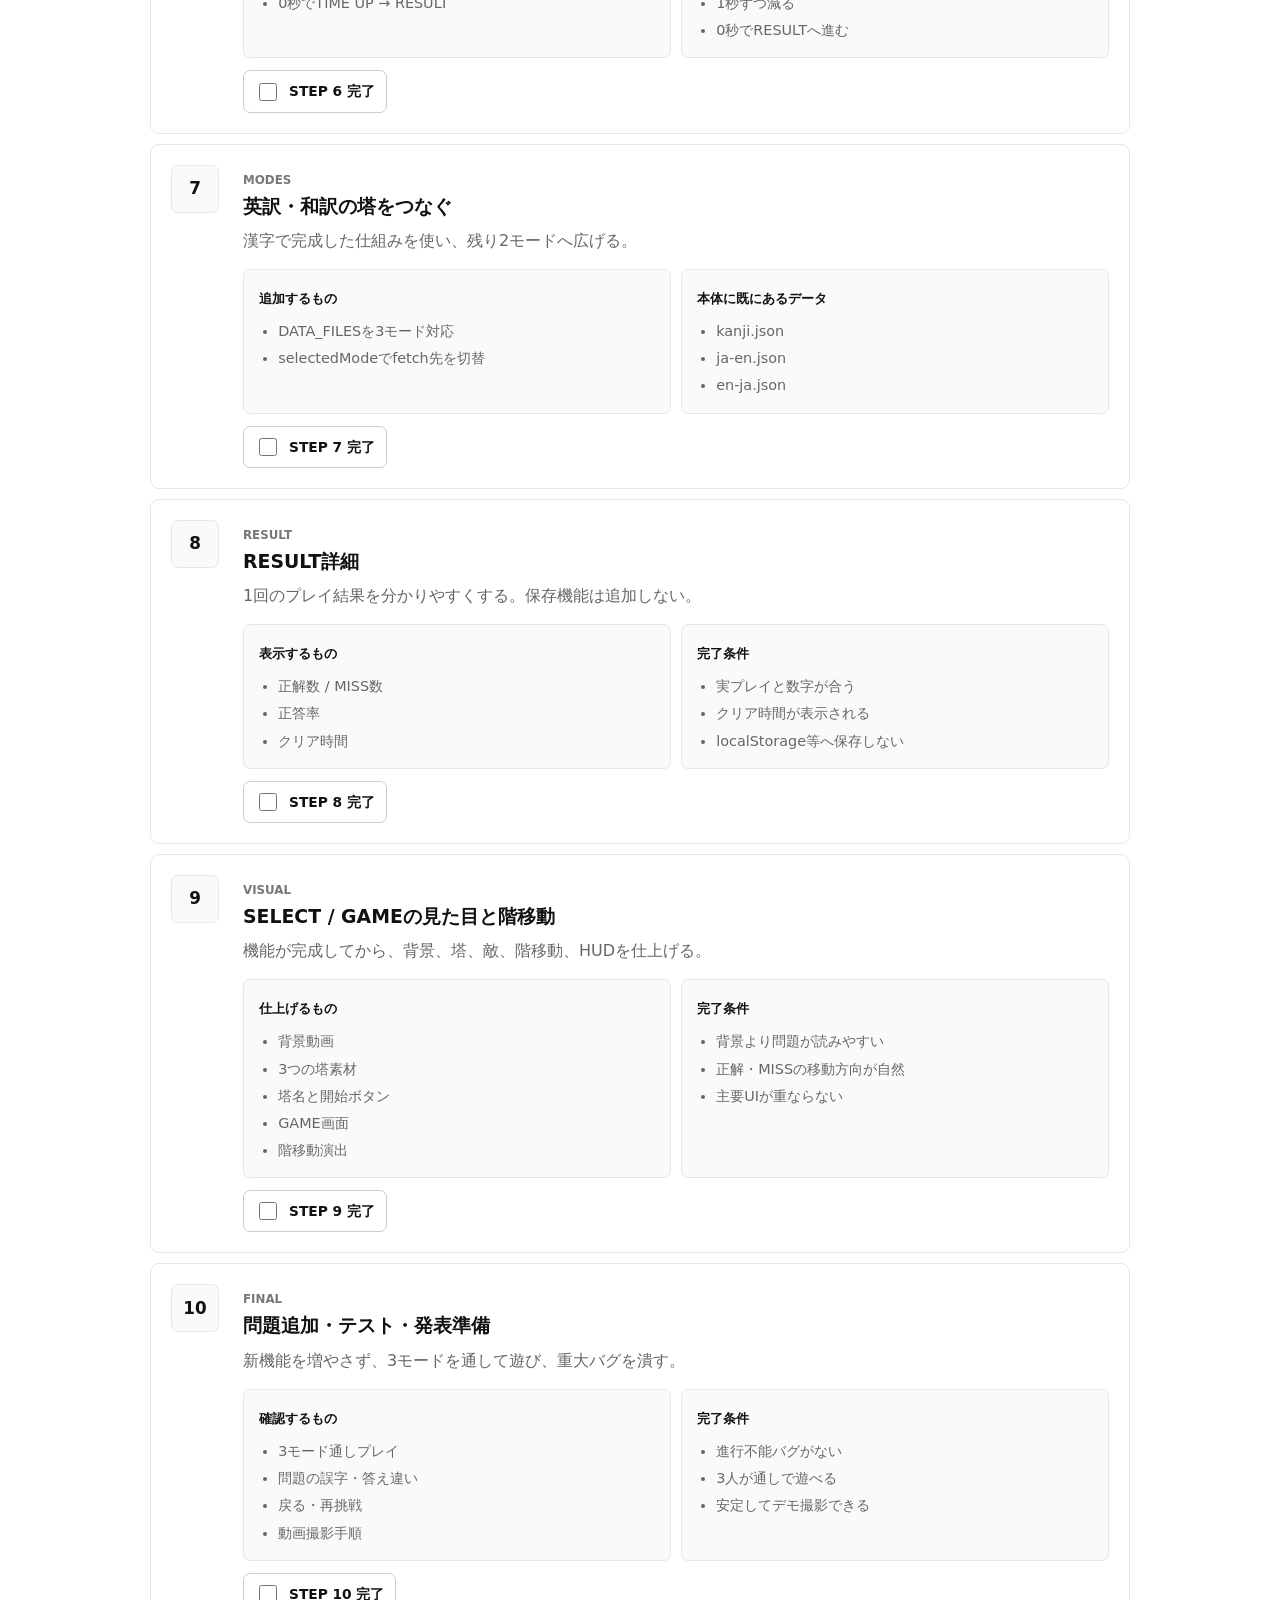
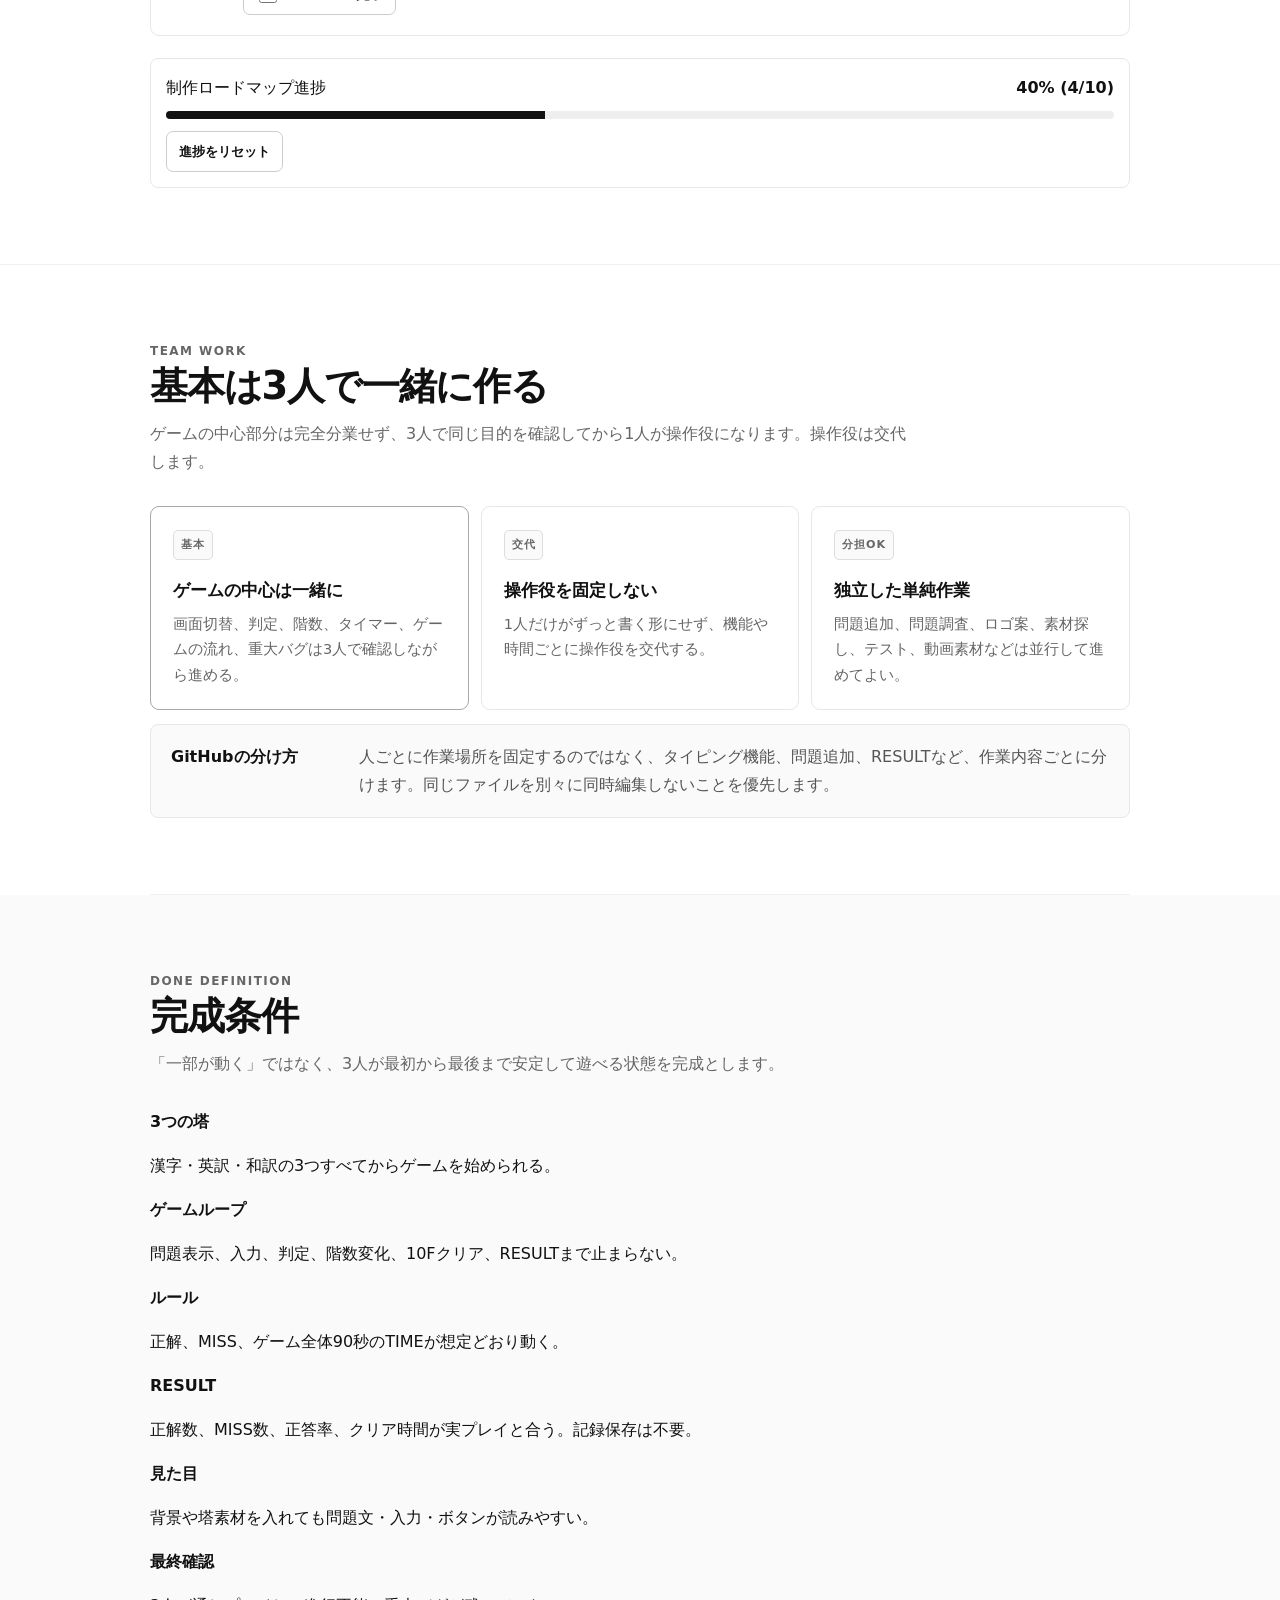
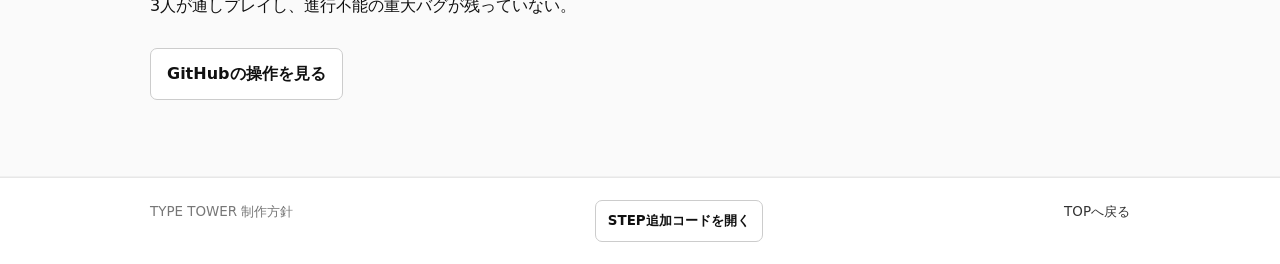
==== commit b8de9172: "Keep STEP code link only in footer" ====
--- a/index.html
+++ b/index.html
@@ -14,7 +14,6 @@
       <a class="brand" href="#top"><span class="brand-mark">TT</span><span>TYPE TOWER</span></a>
       <div class="nav-links">
         <a href="index.html" aria-current="page">制作方針</a>
-        <a href="code.html">コード全文</a>
         <a href="github-guide.html">GitHub超入門</a>
         <a href="#now">今やること</a>
         <a href="#roadmap">作る順番</a>
@@ -24,12 +23,11 @@
 
     <div class="wrap hero-grid">
       <div class="hero-copy">
-        <p class="eyebrow">PLAN ONLY / NO CODE EXAMPLES</p>
-        <h1>このページは、<br><span>作り方だけを見る。</span></h1>
-        <p class="lead">ここにはコードの記入例を置きません。何を作るか、どの順番で進めるか、3人でどこまで確認するかだけをまとめます。実際に書くコードは別URLの「コード全文」に分けます。</p>
+        <p class="eyebrow">PROJECT POLICY / BUILD ROADMAP</p>
+        <h1>TYPE TOWERの、<br><span>制作方針を確認する。</span></h1>
+        <p class="lead">画面構成、作る順番、学校日程、3人での進め方、完成条件をまとめた制作方針ページです。</p>
         <div class="hero-actions">
           <a class="btn primary" href="#now">今やる作業を見る</a>
-          <a class="btn ghost" href="code.html">コード全文を開く</a>
         </div>
         <div class="meta-row">
           <span>作品名 <strong>TYPE TOWER</strong></span>
@@ -53,31 +51,6 @@
   </header>
 
   <main>
-    <section class="section wrap" id="page-rule">
-      <div class="section-head">
-        <p class="eyebrow">TWO PAGE RULE</p>
-        <h2>方針とコードを混ぜない</h2>
-        <p>制作中に「説明を読みたいのに長いコードが出てくる」「完成コードを見たいのに方針説明を探す」という状態をなくします。</p>
-      </div>
-      <div class="policy-grid">
-        <article class="policy-card primary-policy">
-          <span class="policy-label">このURL</span>
-          <h3>制作方針ページ</h3>
-          <p>画面構成、日程、作る順番、3人の進め方、完了条件だけを確認します。コード例は表示しません。</p>
-        </article>
-        <article class="policy-card">
-          <span class="policy-label">別URL</span>
-          <h3>コード全文ページ</h3>
-          <p>そのSTEPが終わった時点のファイル全文を確認します。実装するときだけ開きます。</p>
-        </article>
-        <article class="policy-card">
-          <span class="policy-label">使い分け</span>
-          <h3>先に方針、必要な時だけコード</h3>
-          <p>まずこのページで目的と完了条件を確認し、実際に書く段階になったらコード全文ページへ移動します。</p>
-        </article>
-      </div>
-    </section>
-
     <section class="section home-plan" id="home-screen-plan">
       <div class="wrap">
         <div class="section-head">
@@ -199,7 +172,7 @@
         <div class="section-head light">
           <p class="eyebrow">BUILD ORDER</p>
           <h2>この順番で作る</h2>
-          <p>このページでは目的と完了条件だけ確認します。実際に書く内容が必要になったら「コード全文」ページを開きます。</p>
+          <p>目的と完了条件を確認しながら、上から順番に制作を進めます。</p>
         </div>
 
         <div class="roadmap">
@@ -335,7 +308,6 @@
           <article><b>最終確認</b><p>3人が通しプレイし、進行不能の重大バグが残っていない。</p></article>
         </div>
         <div class="hero-actions">
-          <a class="btn primary" href="code.html">実装するときはコード全文へ</a>
           <a class="btn ghost" href="github-guide.html">GitHubの操作を見る</a>
         </div>
       </div>
@@ -343,7 +315,11 @@
   </main>
 
   <footer>
-    <div class="wrap footer-row"><span>TYPE TOWER 制作方針 — コード例なし</span><a href="#top">TOPへ戻る</a></div>
+    <div class="wrap footer-row">
+      <span>TYPE TOWER 制作方針</span>
+      <a class="btn small ghost" href="code.html">STEP追加コード</a>
+      <a href="#top">TOPへ戻る</a>
+    </div>
   </footer>
 
   <script src="roadmap.js"></script>
